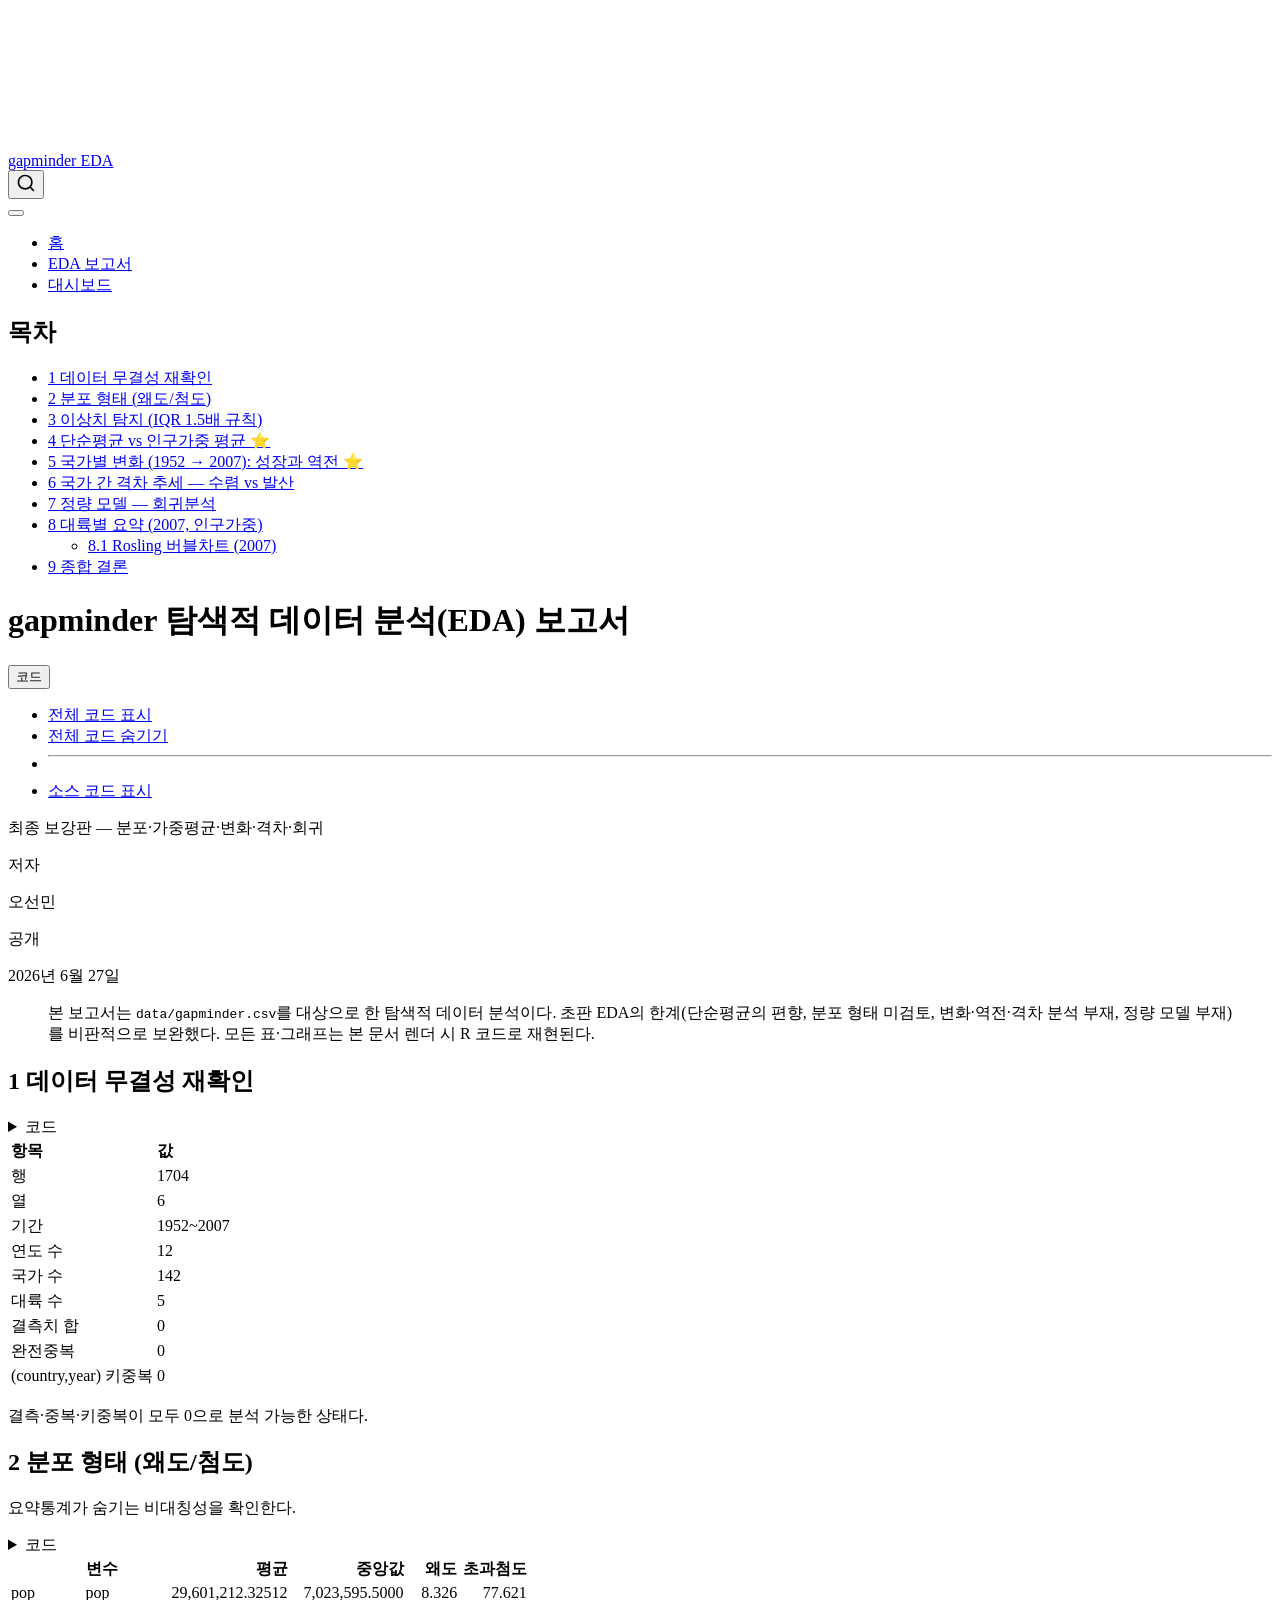
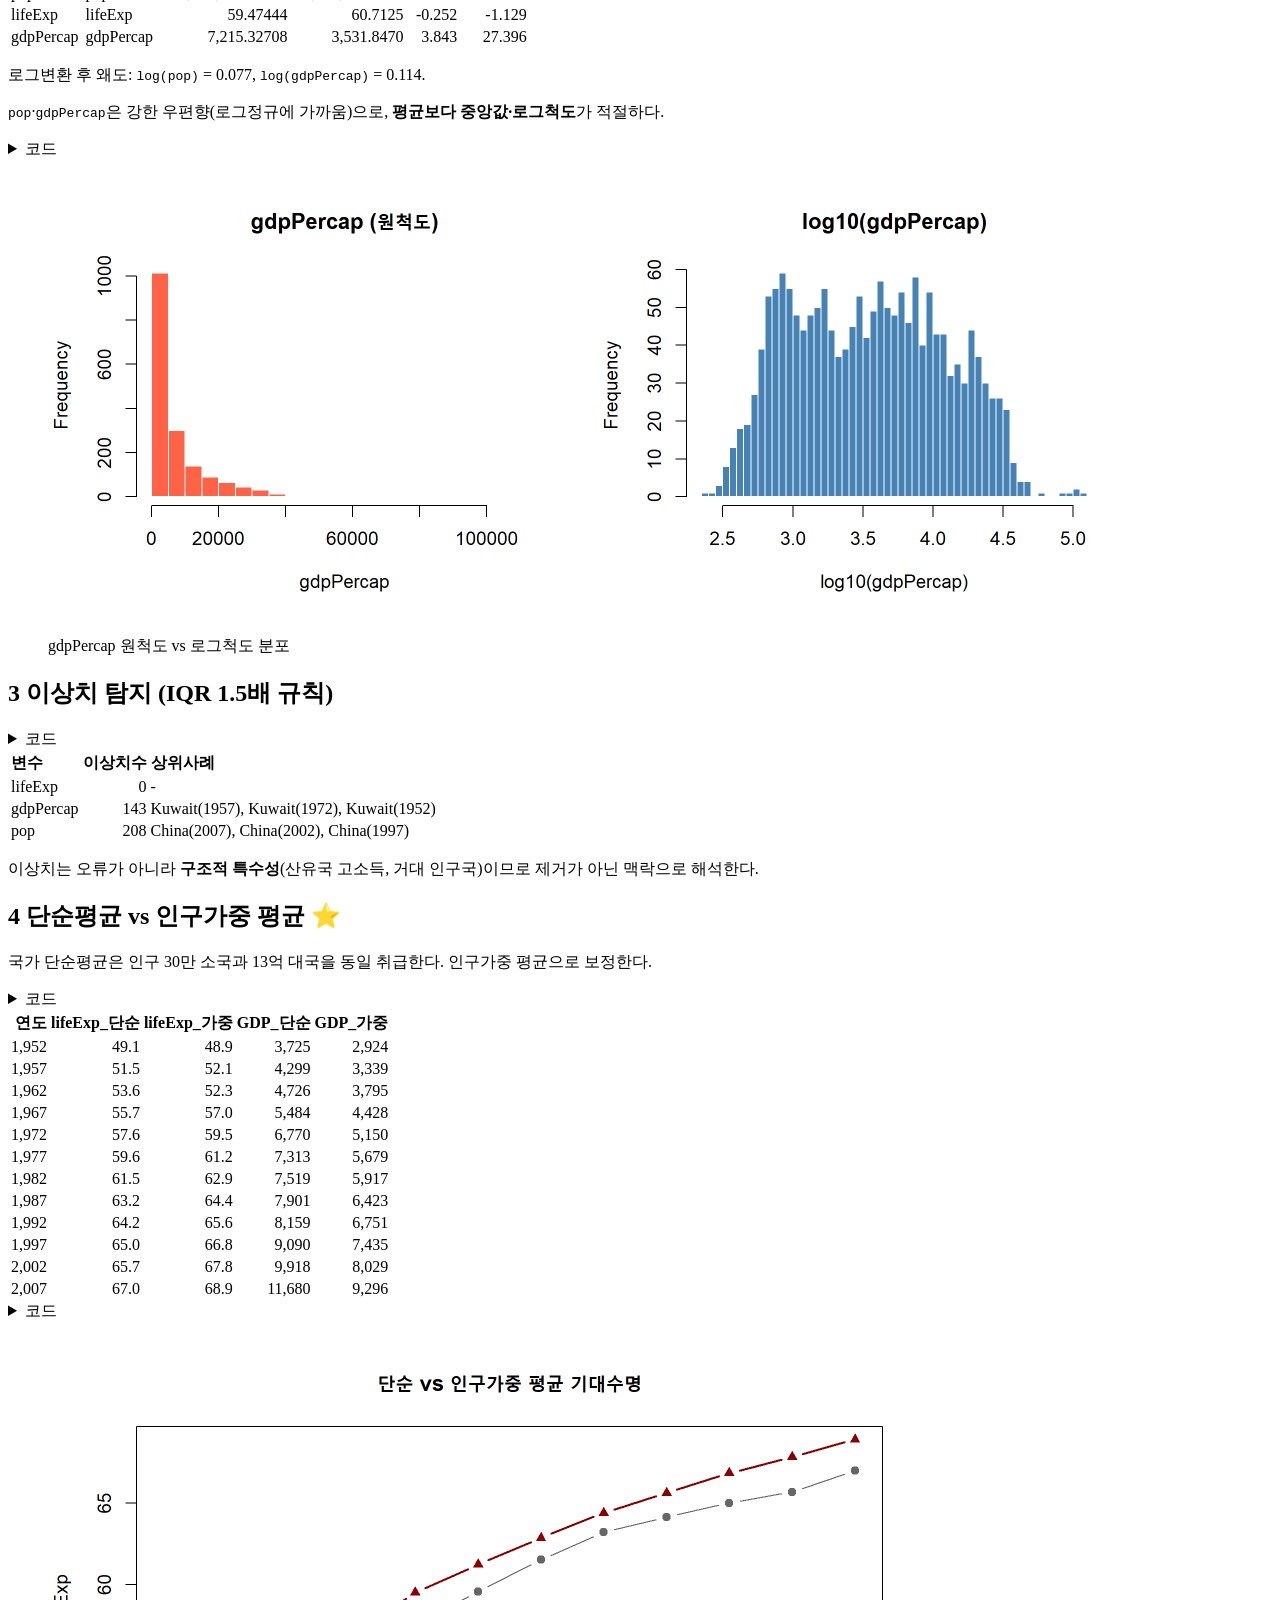
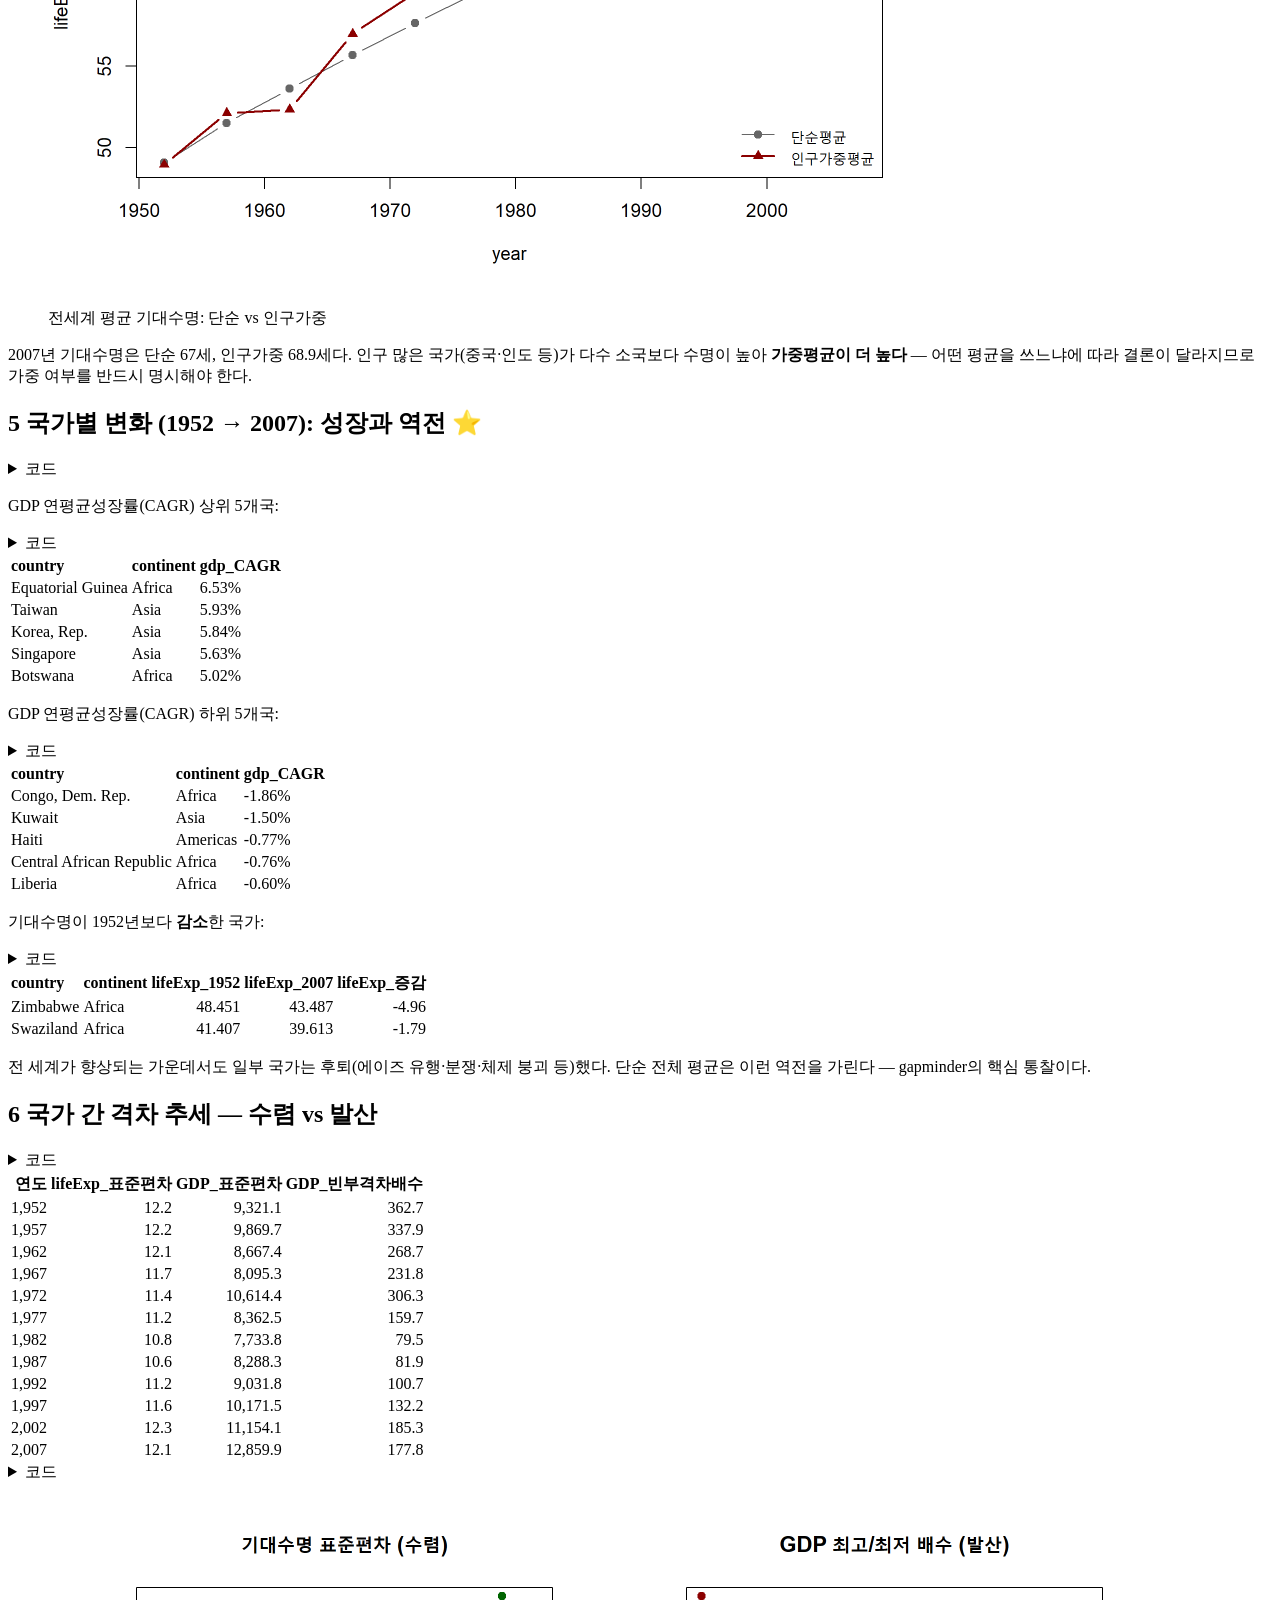
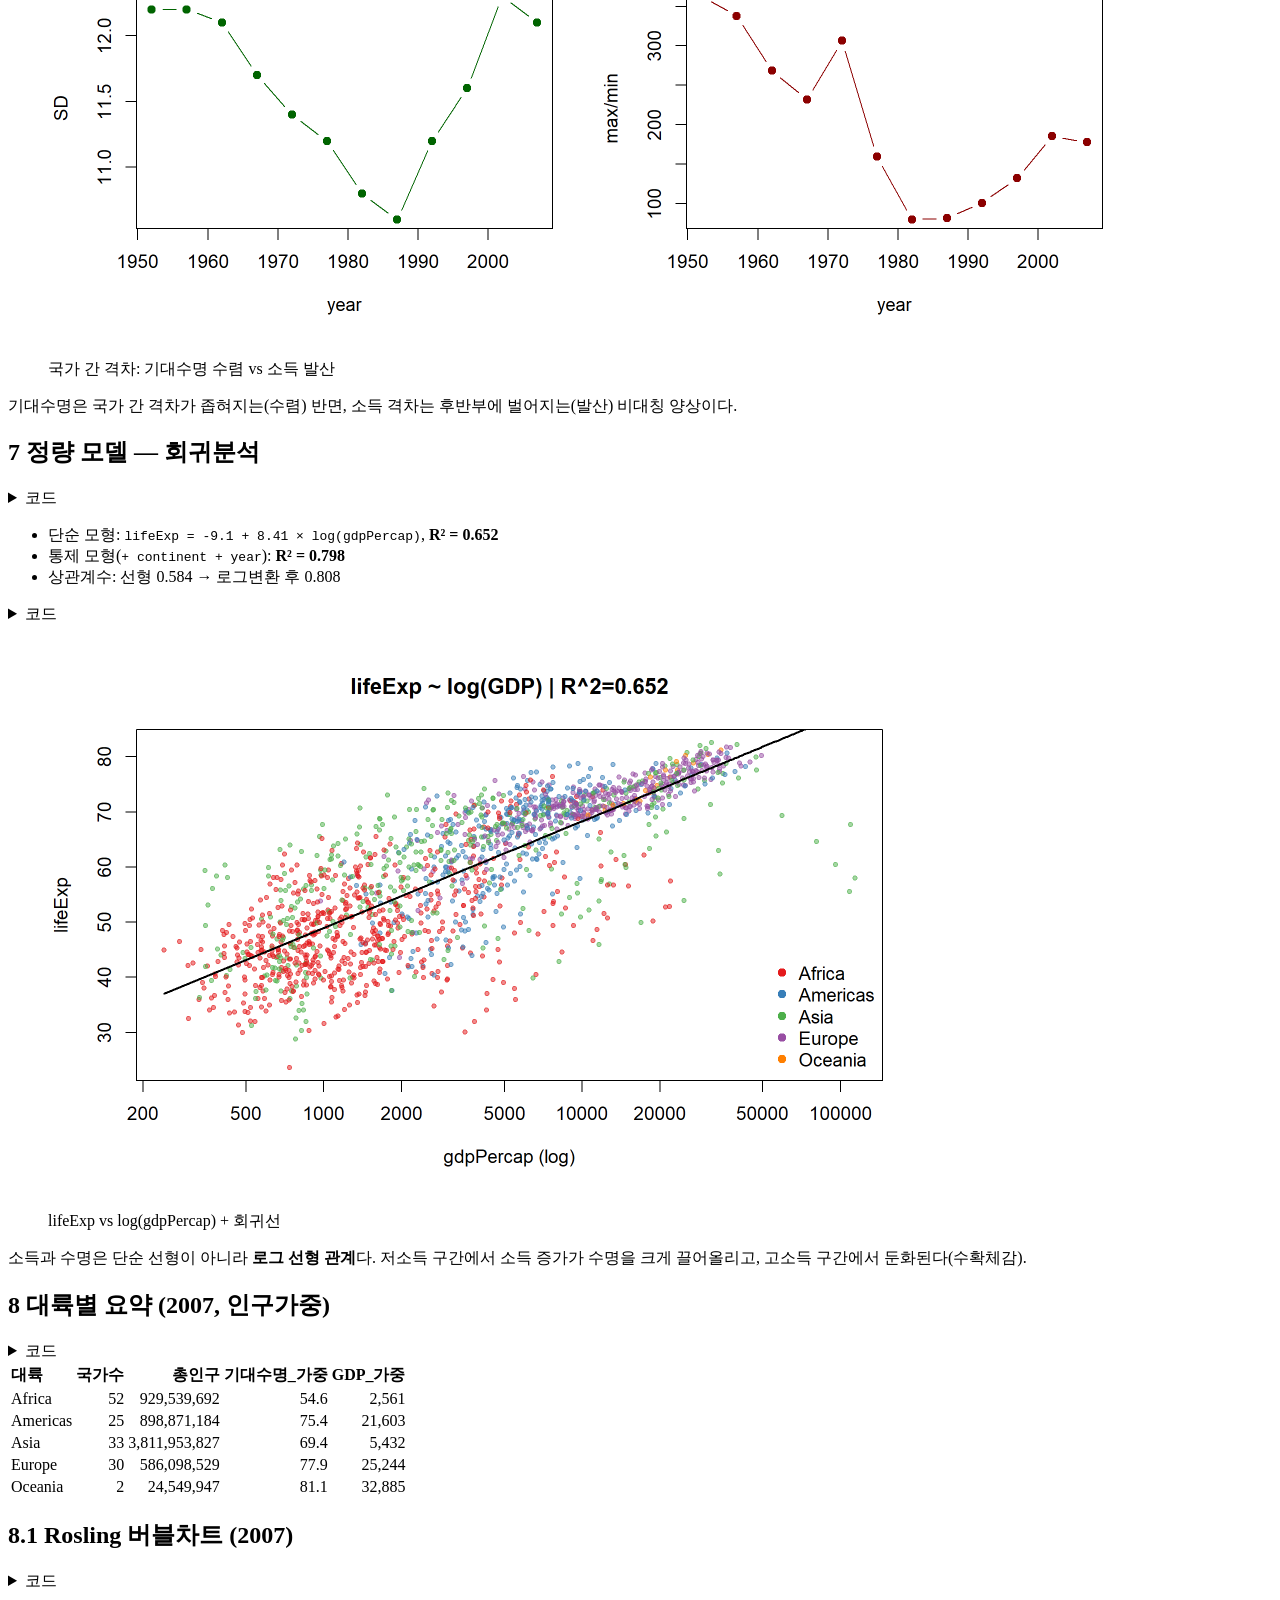
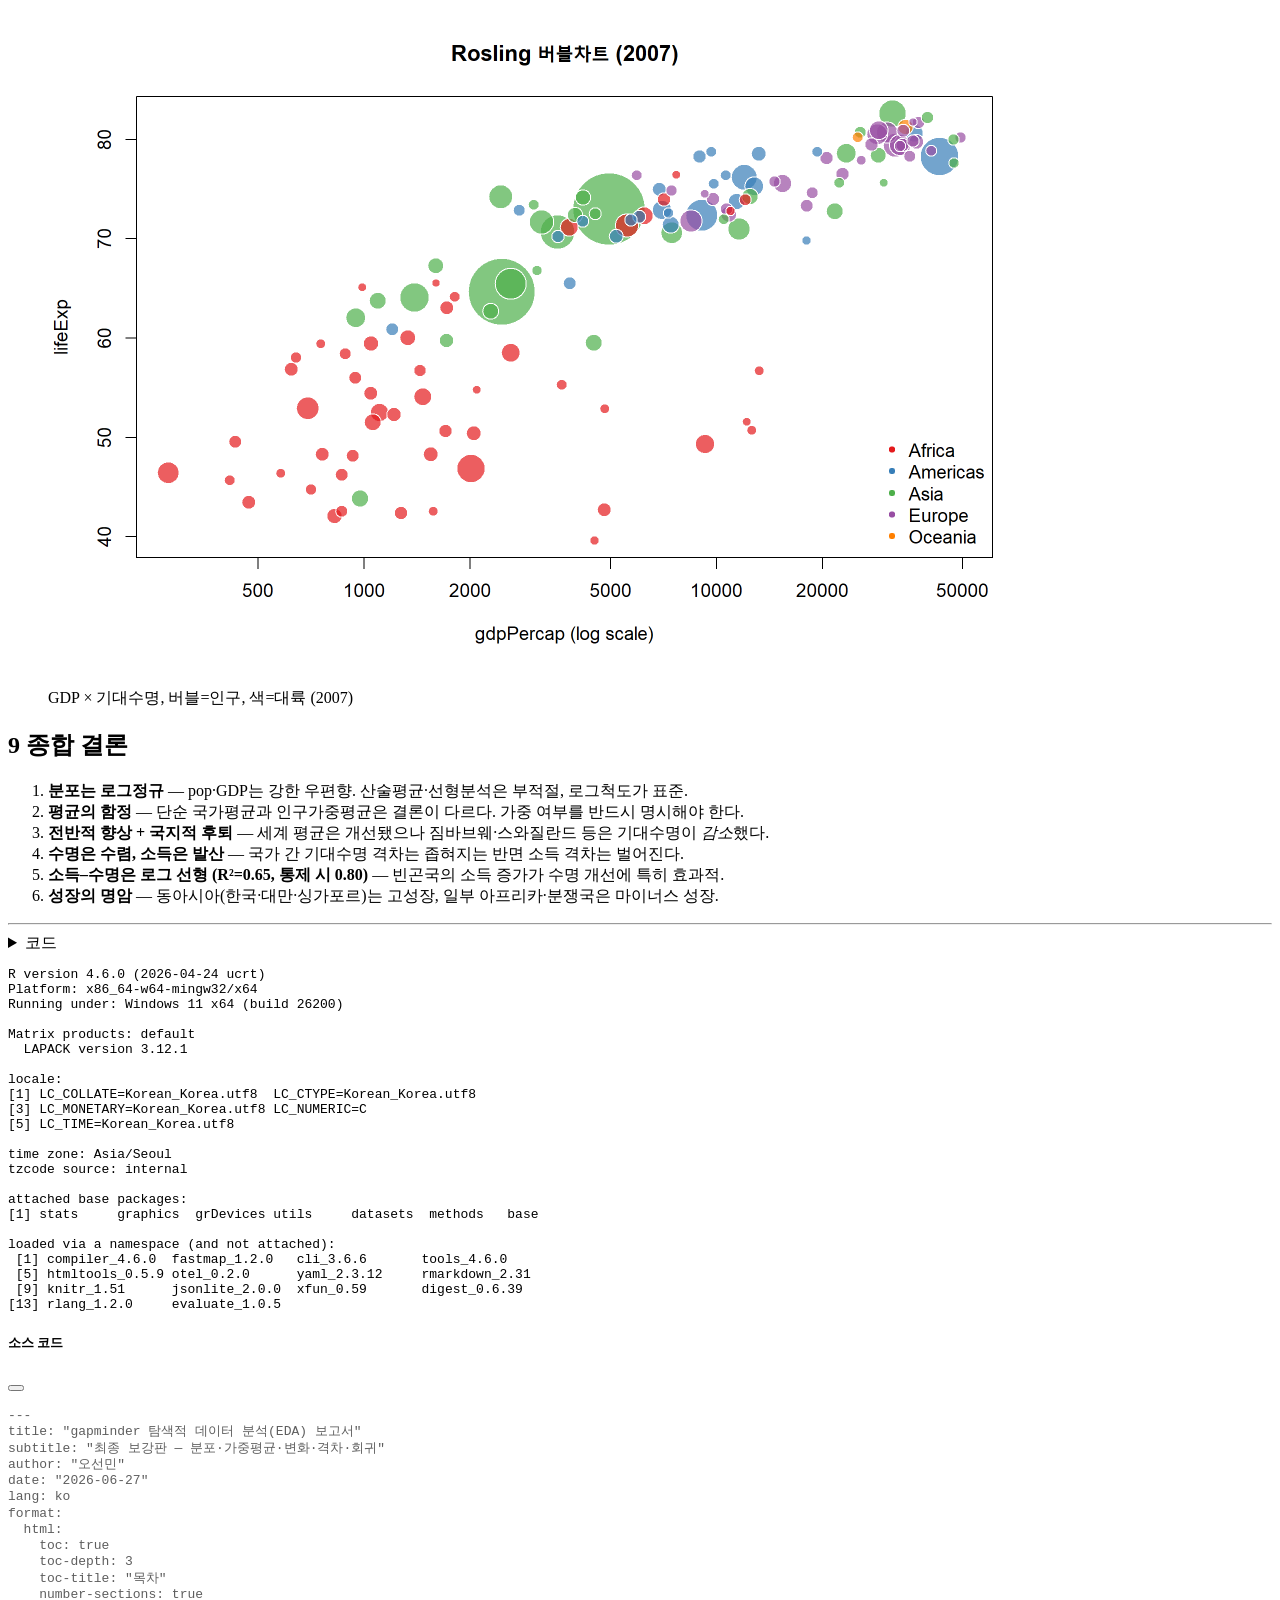
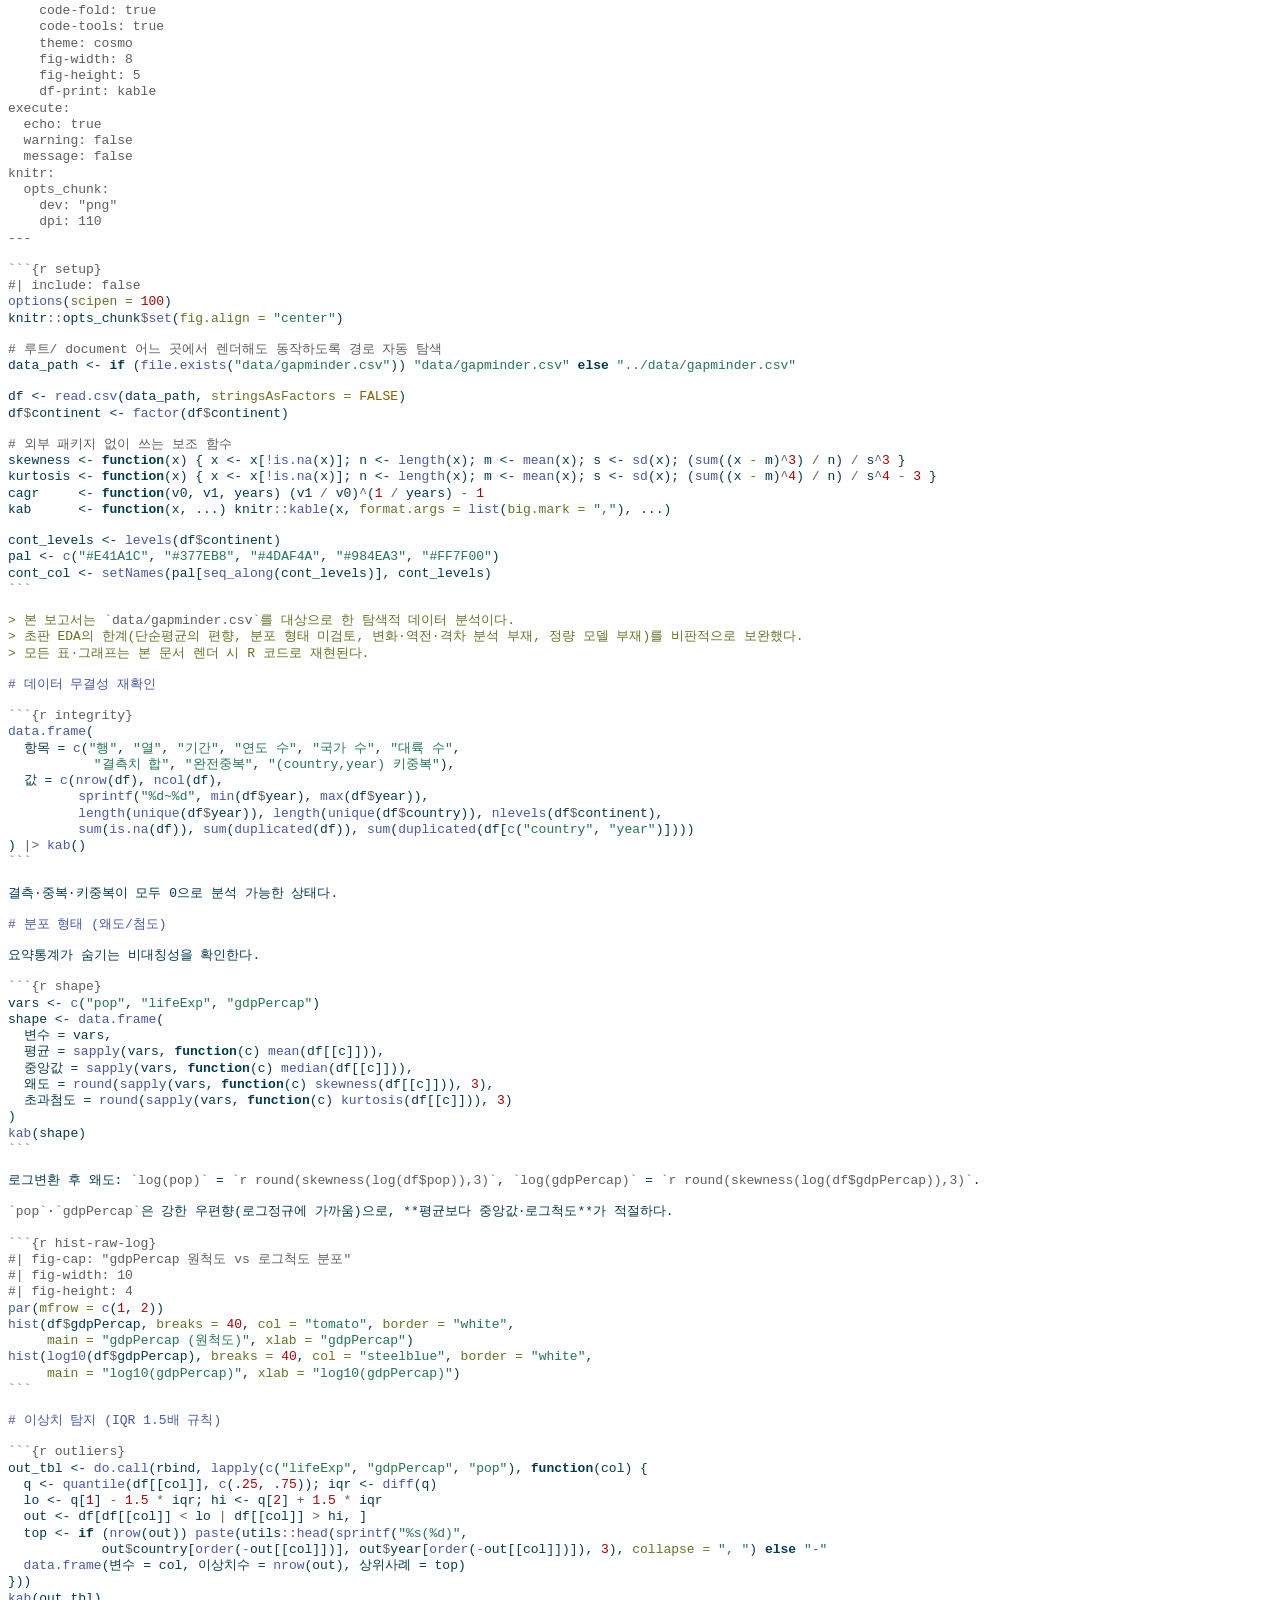
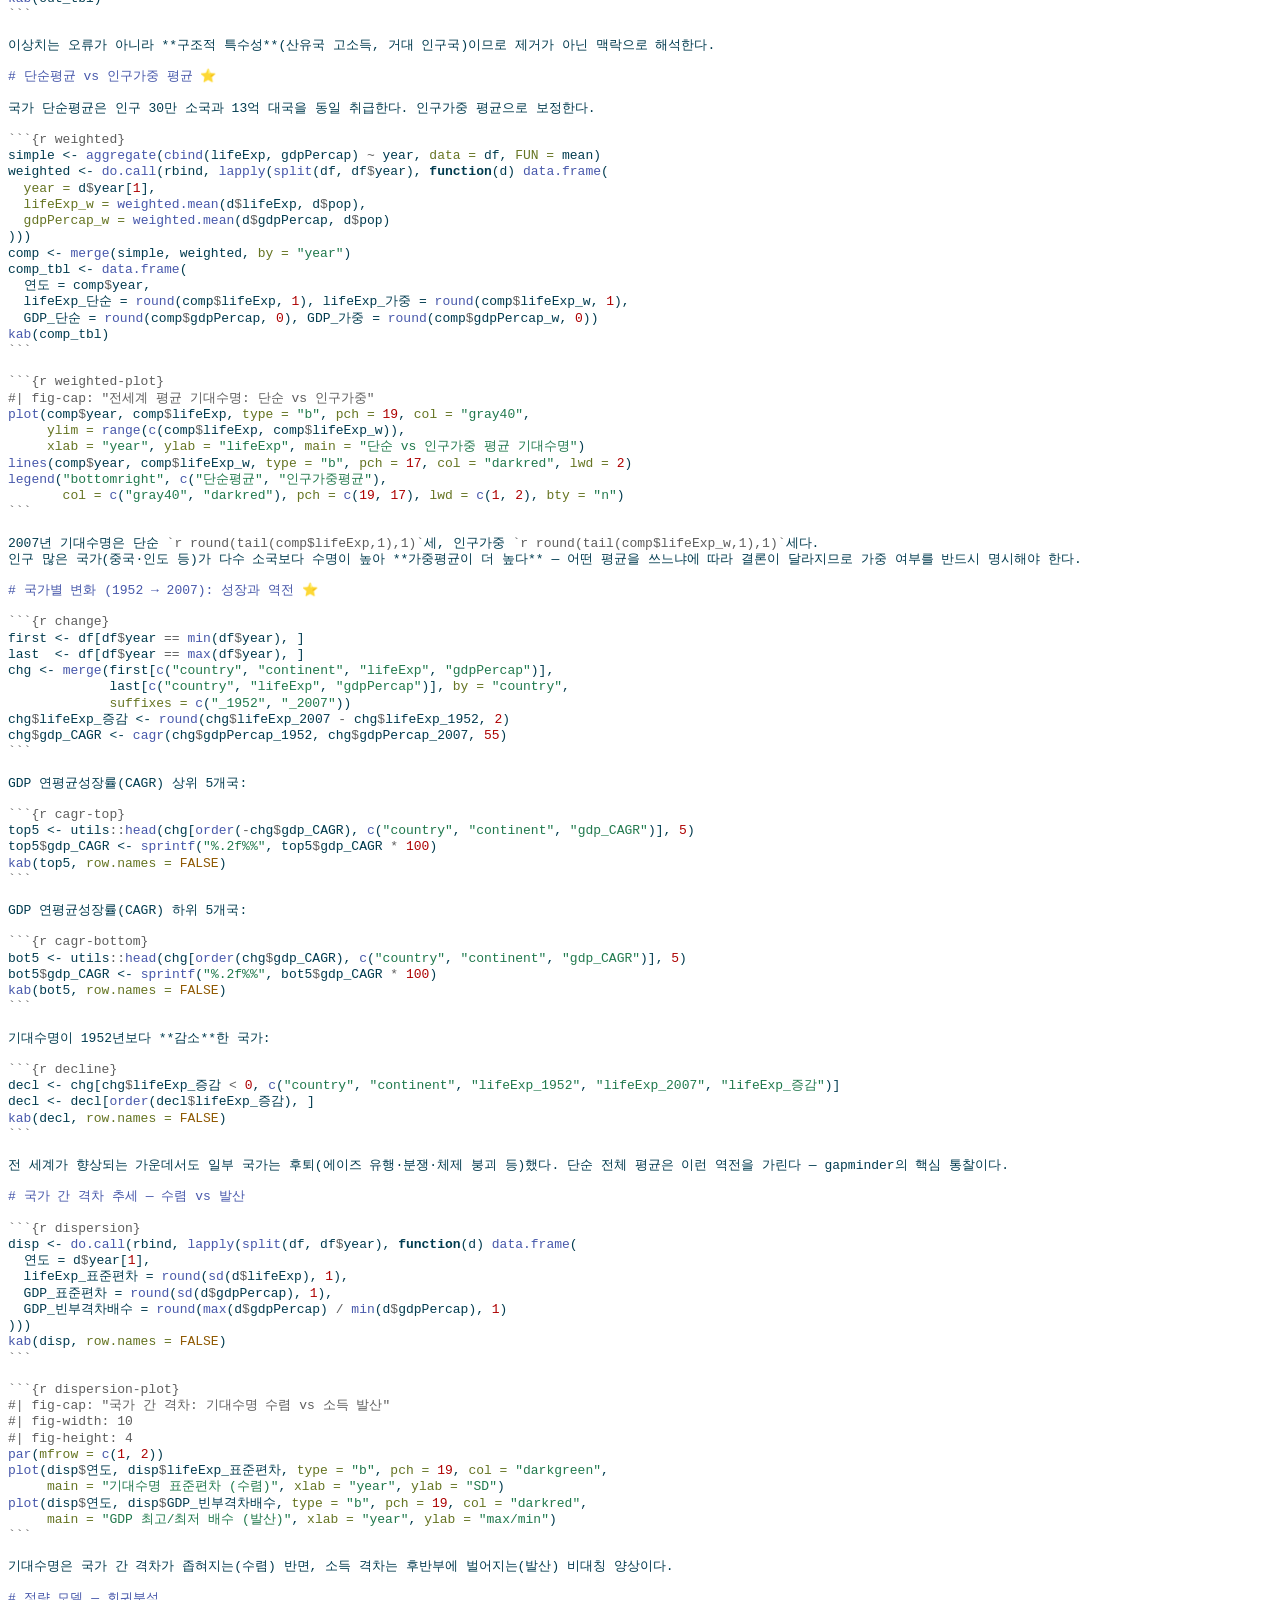
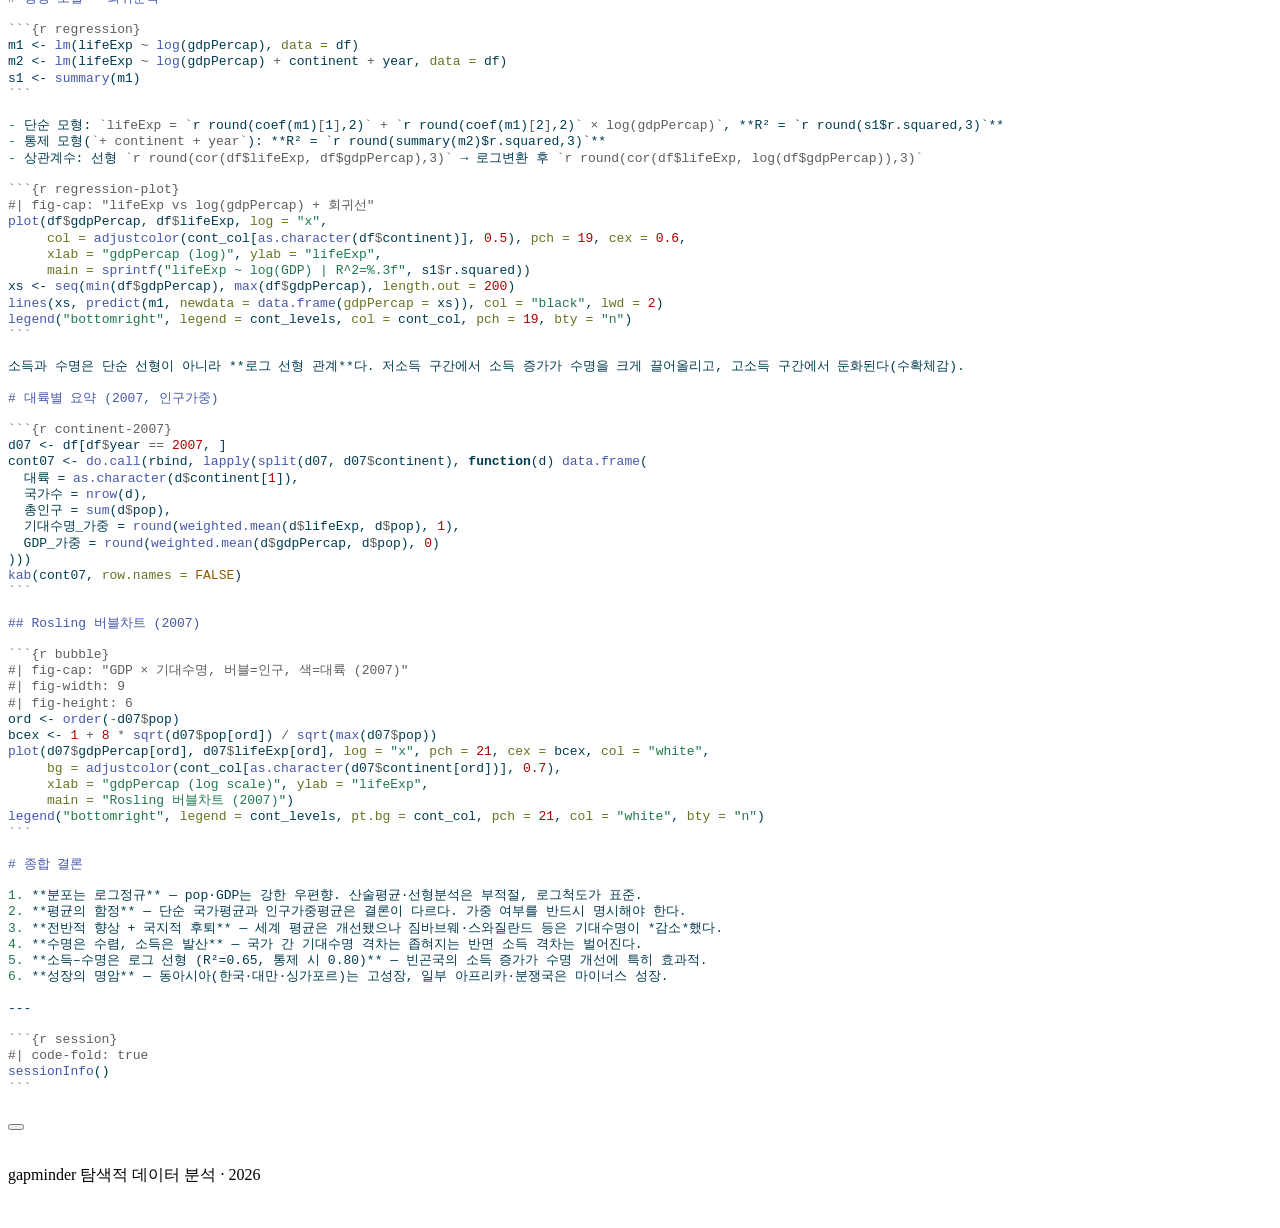
==== docs/document/eda_report.html @ 595b41a2 "build: Quarto 프로젝트 구성 및 사이트 배포 준비 - _quarto.yml(website, output-dir: docs), index.qmd 랜딩 페이지 추가 - R " ====
<!DOCTYPE html>
<html xmlns="http://www.w3.org/1999/xhtml" lang="ko" xml:lang="ko"><head>

<meta charset="utf-8">
<meta name="generator" content="quarto-1.9.38">

<meta name="viewport" content="width=device-width, initial-scale=1.0, user-scalable=yes">

<meta name="author" content="오선민">

<title>gapminder 탐색적 데이터 분석(EDA) 보고서 – gapminder EDA</title>
<style>
/* Default styles provided by pandoc.
** See https://pandoc.org/MANUAL.html#variables-for-html for config info.
*/
code{white-space: pre-wrap;}
span.smallcaps{font-variant: small-caps;}
div.columns{display: flex; gap: min(4vw, 1.5em);}
div.column{flex: auto; overflow-x: auto;}
div.hanging-indent{margin-left: 1.5em; text-indent: -1.5em;}
ul.task-list{list-style: none;}
ul.task-list li input[type="checkbox"] {
  width: 0.8em;
  margin: 0 0.8em 0.2em -1em; /* quarto-specific, see https://github.com/quarto-dev/quarto-cli/issues/4556 */ 
  vertical-align: middle;
}
/* CSS for syntax highlighting */
html { -webkit-text-size-adjust: 100%; }
pre > code.sourceCode { white-space: pre; position: relative; }
pre > code.sourceCode > span { display: inline-block; line-height: 1.25; }
pre > code.sourceCode > span:empty { height: 1.2em; }
.sourceCode { overflow: visible; }
code.sourceCode > span { color: inherit; text-decoration: inherit; }
div.sourceCode { margin: 1em 0; }
pre.sourceCode { margin: 0; }
@media screen {
div.sourceCode { overflow: auto; }
}
@media print {
pre > code.sourceCode { white-space: pre-wrap; }
pre > code.sourceCode > span { text-indent: -5em; padding-left: 5em; }
}
pre.numberSource code
  { counter-reset: source-line 0; }
pre.numberSource code > span
  { position: relative; left: -4em; counter-increment: source-line; }
pre.numberSource code > span > a:first-child::before
  { content: counter(source-line);
    position: relative; left: -1em; text-align: right; vertical-align: baseline;
    border: none; display: inline-block;
    -webkit-touch-callout: none; -webkit-user-select: none;
    -khtml-user-select: none; -moz-user-select: none;
    -ms-user-select: none; user-select: none;
    padding: 0 4px; width: 4em;
  }
pre.numberSource { margin-left: 3em;  padding-left: 4px; }
div.sourceCode
  {   }
@media screen {
pre > code.sourceCode > span > a:first-child::before { text-decoration: underline; }
}
</style>


<script src="../site_libs/quarto-nav/quarto-nav.js"></script>
<script src="../site_libs/quarto-nav/headroom.min.js"></script>
<script src="../site_libs/clipboard/clipboard.min.js"></script>
<script src="../site_libs/quarto-search/autocomplete.umd.js"></script>
<script src="../site_libs/quarto-search/fuse.min.js"></script>
<script src="../site_libs/quarto-search/quarto-search.js"></script>
<meta name="quarto:offset" content="../">
<script src="../site_libs/quarto-html/quarto.js" type="module"></script>
<script src="../site_libs/quarto-html/tabsets/tabsets.js" type="module"></script>
<script src="../site_libs/quarto-html/popper.min.js"></script>
<script src="../site_libs/quarto-html/tippy.umd.min.js"></script>
<script src="../site_libs/quarto-html/anchor.min.js"></script>
<link href="../site_libs/quarto-html/tippy.css" rel="stylesheet">
<link href="../site_libs/quarto-html/quarto-syntax-highlighting-15634bcf2e68342d4ad2dfa704d543f6.css" rel="stylesheet" id="quarto-text-highlighting-styles">
<script src="../site_libs/bootstrap/bootstrap.min.js"></script>
<link href="../site_libs/bootstrap/bootstrap-icons.css" rel="stylesheet">
<link href="../site_libs/bootstrap/bootstrap-ff38ca5759cea8d2b4e40dc1c167d4da.min.css" rel="stylesheet" append-hash="true" id="quarto-bootstrap" data-mode="light">
<script id="quarto-search-options" type="application/json">{
  "location": "navbar",
  "copy-button": false,
  "collapse-after": 3,
  "panel-placement": "end",
  "type": "overlay",
  "limit": 50,
  "keyboard-shortcut": [
    "f",
    "/",
    "s"
  ],
  "show-item-context": false,
  "language": {
    "search-no-results-text": "일치 없음",
    "search-matching-documents-text": "일치된 문서",
    "search-copy-link-title": "검색 링크 복사",
    "search-hide-matches-text": "추가 검색 결과 숨기기",
    "search-more-match-text": "추가 검색결과",
    "search-more-matches-text": "추가 검색결과",
    "search-clear-button-title": "제거",
    "search-text-placeholder": "",
    "search-detached-cancel-button-title": "취소",
    "search-submit-button-title": "검색",
    "search-label": "검색"
  }
}</script>


</head>

<body class="nav-fixed quarto-light">

<div id="quarto-search-results"></div>
  <header id="quarto-header" class="headroom fixed-top">
    <nav class="navbar navbar-expand-lg " data-bs-theme="dark">
      <div class="navbar-container container-fluid">
      <div class="navbar-brand-container mx-auto">
    <a class="navbar-brand" href="../index.html">
    <span class="navbar-title">gapminder EDA</span>
    </a>
  </div>
            <div id="quarto-search" class="" title="검색"></div>
          <button class="navbar-toggler" type="button" data-bs-toggle="collapse" data-bs-target="#navbarCollapse" aria-controls="navbarCollapse" role="menu" aria-expanded="false" aria-label="탐색 전환" onclick="if (window.quartoToggleHeadroom) { window.quartoToggleHeadroom(); }">
  <span class="navbar-toggler-icon"></span>
</button>
          <div class="collapse navbar-collapse" id="navbarCollapse">
            <ul class="navbar-nav navbar-nav-scroll me-auto">
  <li class="nav-item">
    <a class="nav-link" href="../index.html"> 
<span class="menu-text">홈</span></a>
  </li>  
  <li class="nav-item">
    <a class="nav-link active" href="../document/eda_report.html" aria-current="page"> 
<span class="menu-text">EDA 보고서</span></a>
  </li>  
  <li class="nav-item">
    <a class="nav-link" href="../document/eda_dashboard.html"> 
<span class="menu-text">대시보드</span></a>
  </li>  
</ul>
          </div> <!-- /navcollapse -->
            <div class="quarto-navbar-tools">
</div>
      </div> <!-- /container-fluid -->
    </nav>
</header>
<!-- content -->
<div id="quarto-content" class="quarto-container page-columns page-rows-contents page-layout-article page-navbar">
<!-- sidebar -->
<!-- margin-sidebar -->
    <div id="quarto-margin-sidebar" class="sidebar margin-sidebar">
        <nav id="TOC" role="doc-toc" class="toc-active">
    <h2 id="toc-title">목차</h2>
   
  <ul>
  <li><a href="#데이터-무결성-재확인" id="toc-데이터-무결성-재확인" class="nav-link active" data-scroll-target="#데이터-무결성-재확인"><span class="header-section-number">1</span> 데이터 무결성 재확인</a></li>
  <li><a href="#분포-형태-왜도첨도" id="toc-분포-형태-왜도첨도" class="nav-link" data-scroll-target="#분포-형태-왜도첨도"><span class="header-section-number">2</span> 분포 형태 (왜도/첨도)</a></li>
  <li><a href="#이상치-탐지-iqr-1.5배-규칙" id="toc-이상치-탐지-iqr-1.5배-규칙" class="nav-link" data-scroll-target="#이상치-탐지-iqr-1.5배-규칙"><span class="header-section-number">3</span> 이상치 탐지 (IQR 1.5배 규칙)</a></li>
  <li><a href="#단순평균-vs-인구가중-평균" id="toc-단순평균-vs-인구가중-평균" class="nav-link" data-scroll-target="#단순평균-vs-인구가중-평균"><span class="header-section-number">4</span> 단순평균 vs 인구가중 평균 ⭐</a></li>
  <li><a href="#국가별-변화-1952-2007-성장과-역전" id="toc-국가별-변화-1952-2007-성장과-역전" class="nav-link" data-scroll-target="#국가별-변화-1952-2007-성장과-역전"><span class="header-section-number">5</span> 국가별 변화 (1952 → 2007): 성장과 역전 ⭐</a></li>
  <li><a href="#국가-간-격차-추세-수렴-vs-발산" id="toc-국가-간-격차-추세-수렴-vs-발산" class="nav-link" data-scroll-target="#국가-간-격차-추세-수렴-vs-발산"><span class="header-section-number">6</span> 국가 간 격차 추세 — 수렴 vs 발산</a></li>
  <li><a href="#정량-모델-회귀분석" id="toc-정량-모델-회귀분석" class="nav-link" data-scroll-target="#정량-모델-회귀분석"><span class="header-section-number">7</span> 정량 모델 — 회귀분석</a></li>
  <li><a href="#대륙별-요약-2007-인구가중" id="toc-대륙별-요약-2007-인구가중" class="nav-link" data-scroll-target="#대륙별-요약-2007-인구가중"><span class="header-section-number">8</span> 대륙별 요약 (2007, 인구가중)</a>
  <ul class="collapse">
  <li><a href="#rosling-버블차트-2007" id="toc-rosling-버블차트-2007" class="nav-link" data-scroll-target="#rosling-버블차트-2007"><span class="header-section-number">8.1</span> Rosling 버블차트 (2007)</a></li>
  </ul></li>
  <li><a href="#종합-결론" id="toc-종합-결론" class="nav-link" data-scroll-target="#종합-결론"><span class="header-section-number">9</span> 종합 결론</a></li>
  </ul>
</nav>
    </div>
<!-- main -->
<main class="content" id="quarto-document-content">

<header id="title-block-header" class="quarto-title-block default">
<div class="quarto-title">
<div class="quarto-title-block"><div><h1 class="title">gapminder 탐색적 데이터 분석(EDA) 보고서</h1><button type="button" class="btn code-tools-button dropdown-toggle" id="quarto-code-tools-menu" data-bs-toggle="dropdown" aria-expanded="false"><i class="bi"></i> 코드</button><ul class="dropdown-menu dropdown-menu-end" aria-labelelledby="quarto-code-tools-menu"><li><a id="quarto-show-all-code" class="dropdown-item" href="javascript:void(0)" role="button">전체 코드 표시</a></li><li><a id="quarto-hide-all-code" class="dropdown-item" href="javascript:void(0)" role="button">전체 코드 숨기기</a></li><li><hr class="dropdown-divider"></li><li><a id="quarto-view-source" class="dropdown-item" href="javascript:void(0)" role="button">소스 코드 표시</a></li></ul></div></div>
<p class="subtitle lead">최종 보강판 — 분포·가중평균·변화·격차·회귀</p>
</div>



<div class="quarto-title-meta">

    <div>
    <div class="quarto-title-meta-heading">저자</div>
    <div class="quarto-title-meta-contents">
             <p>오선민 </p>
          </div>
  </div>
    
    <div>
    <div class="quarto-title-meta-heading">공개</div>
    <div class="quarto-title-meta-contents">
      <p class="date">2026년 6월 27일</p>
    </div>
  </div>
  
    
  </div>
  


</header>


<blockquote class="blockquote">
<p>본 보고서는 <code>data/gapminder.csv</code>를 대상으로 한 탐색적 데이터 분석이다. 초판 EDA의 한계(단순평균의 편향, 분포 형태 미검토, 변화·역전·격차 분석 부재, 정량 모델 부재)를 비판적으로 보완했다. 모든 표·그래프는 본 문서 렌더 시 R 코드로 재현된다.</p>
</blockquote>
<section id="데이터-무결성-재확인" class="level1" data-number="1">
<h1 data-number="1"><span class="header-section-number">1</span> 데이터 무결성 재확인</h1>
<div class="cell" data-layout-align="center">
<details class="code-fold">
<summary>코드</summary>
<div class="code-copy-outer-scaffold"><div class="sourceCode cell-code" id="cb1"><pre class="sourceCode r code-with-copy"><code class="sourceCode r"><span id="cb1-1"><a href="#cb1-1" aria-hidden="true" tabindex="-1"></a><span class="fu">data.frame</span>(</span>
<span id="cb1-2"><a href="#cb1-2" aria-hidden="true" tabindex="-1"></a>  항목 <span class="ot">=</span> <span class="fu">c</span>(<span class="st">"행"</span>, <span class="st">"열"</span>, <span class="st">"기간"</span>, <span class="st">"연도 수"</span>, <span class="st">"국가 수"</span>, <span class="st">"대륙 수"</span>,</span>
<span id="cb1-3"><a href="#cb1-3" aria-hidden="true" tabindex="-1"></a>           <span class="st">"결측치 합"</span>, <span class="st">"완전중복"</span>, <span class="st">"(country,year) 키중복"</span>),</span>
<span id="cb1-4"><a href="#cb1-4" aria-hidden="true" tabindex="-1"></a>  값 <span class="ot">=</span> <span class="fu">c</span>(<span class="fu">nrow</span>(df), <span class="fu">ncol</span>(df),</span>
<span id="cb1-5"><a href="#cb1-5" aria-hidden="true" tabindex="-1"></a>         <span class="fu">sprintf</span>(<span class="st">"%d~%d"</span>, <span class="fu">min</span>(df<span class="sc">$</span>year), <span class="fu">max</span>(df<span class="sc">$</span>year)),</span>
<span id="cb1-6"><a href="#cb1-6" aria-hidden="true" tabindex="-1"></a>         <span class="fu">length</span>(<span class="fu">unique</span>(df<span class="sc">$</span>year)), <span class="fu">length</span>(<span class="fu">unique</span>(df<span class="sc">$</span>country)), <span class="fu">nlevels</span>(df<span class="sc">$</span>continent),</span>
<span id="cb1-7"><a href="#cb1-7" aria-hidden="true" tabindex="-1"></a>         <span class="fu">sum</span>(<span class="fu">is.na</span>(df)), <span class="fu">sum</span>(<span class="fu">duplicated</span>(df)), <span class="fu">sum</span>(<span class="fu">duplicated</span>(df[<span class="fu">c</span>(<span class="st">"country"</span>, <span class="st">"year"</span>)])))</span>
<span id="cb1-8"><a href="#cb1-8" aria-hidden="true" tabindex="-1"></a>) <span class="sc">|&gt;</span> <span class="fu">kab</span>()</span></code></pre></div><button title="클립보드 복사" class="code-copy-button"><i class="bi"></i></button></div>
</details>
<div class="cell-output-display">
<table class="caption-top table table-sm table-striped small">
<thead>
<tr class="header">
<th style="text-align: left;">항목</th>
<th style="text-align: left;">값</th>
</tr>
</thead>
<tbody>
<tr class="odd">
<td style="text-align: left;">행</td>
<td style="text-align: left;">1704</td>
</tr>
<tr class="even">
<td style="text-align: left;">열</td>
<td style="text-align: left;">6</td>
</tr>
<tr class="odd">
<td style="text-align: left;">기간</td>
<td style="text-align: left;">1952~2007</td>
</tr>
<tr class="even">
<td style="text-align: left;">연도 수</td>
<td style="text-align: left;">12</td>
</tr>
<tr class="odd">
<td style="text-align: left;">국가 수</td>
<td style="text-align: left;">142</td>
</tr>
<tr class="even">
<td style="text-align: left;">대륙 수</td>
<td style="text-align: left;">5</td>
</tr>
<tr class="odd">
<td style="text-align: left;">결측치 합</td>
<td style="text-align: left;">0</td>
</tr>
<tr class="even">
<td style="text-align: left;">완전중복</td>
<td style="text-align: left;">0</td>
</tr>
<tr class="odd">
<td style="text-align: left;">(country,year) 키중복</td>
<td style="text-align: left;">0</td>
</tr>
</tbody>
</table>
</div>
</div>
<p>결측·중복·키중복이 모두 0으로 분석 가능한 상태다.</p>
</section>
<section id="분포-형태-왜도첨도" class="level1" data-number="2">
<h1 data-number="2"><span class="header-section-number">2</span> 분포 형태 (왜도/첨도)</h1>
<p>요약통계가 숨기는 비대칭성을 확인한다.</p>
<div class="cell" data-layout-align="center">
<details class="code-fold">
<summary>코드</summary>
<div class="code-copy-outer-scaffold"><div class="sourceCode cell-code" id="cb2"><pre class="sourceCode r code-with-copy"><code class="sourceCode r"><span id="cb2-1"><a href="#cb2-1" aria-hidden="true" tabindex="-1"></a>vars <span class="ot">&lt;-</span> <span class="fu">c</span>(<span class="st">"pop"</span>, <span class="st">"lifeExp"</span>, <span class="st">"gdpPercap"</span>)</span>
<span id="cb2-2"><a href="#cb2-2" aria-hidden="true" tabindex="-1"></a>shape <span class="ot">&lt;-</span> <span class="fu">data.frame</span>(</span>
<span id="cb2-3"><a href="#cb2-3" aria-hidden="true" tabindex="-1"></a>  변수 <span class="ot">=</span> vars,</span>
<span id="cb2-4"><a href="#cb2-4" aria-hidden="true" tabindex="-1"></a>  평균 <span class="ot">=</span> <span class="fu">sapply</span>(vars, <span class="cf">function</span>(c) <span class="fu">mean</span>(df[[c]])),</span>
<span id="cb2-5"><a href="#cb2-5" aria-hidden="true" tabindex="-1"></a>  중앙값 <span class="ot">=</span> <span class="fu">sapply</span>(vars, <span class="cf">function</span>(c) <span class="fu">median</span>(df[[c]])),</span>
<span id="cb2-6"><a href="#cb2-6" aria-hidden="true" tabindex="-1"></a>  왜도 <span class="ot">=</span> <span class="fu">round</span>(<span class="fu">sapply</span>(vars, <span class="cf">function</span>(c) <span class="fu">skewness</span>(df[[c]])), <span class="dv">3</span>),</span>
<span id="cb2-7"><a href="#cb2-7" aria-hidden="true" tabindex="-1"></a>  초과첨도 <span class="ot">=</span> <span class="fu">round</span>(<span class="fu">sapply</span>(vars, <span class="cf">function</span>(c) <span class="fu">kurtosis</span>(df[[c]])), <span class="dv">3</span>)</span>
<span id="cb2-8"><a href="#cb2-8" aria-hidden="true" tabindex="-1"></a>)</span>
<span id="cb2-9"><a href="#cb2-9" aria-hidden="true" tabindex="-1"></a><span class="fu">kab</span>(shape)</span></code></pre></div><button title="클립보드 복사" class="code-copy-button"><i class="bi"></i></button></div>
</details>
<div class="cell-output-display">
<table class="caption-top table table-sm table-striped small">
<colgroup>
<col style="width: 14%">
<col style="width: 14%">
<col style="width: 25%">
<col style="width: 22%">
<col style="width: 10%">
<col style="width: 13%">
</colgroup>
<thead>
<tr class="header">
<th style="text-align: left;"></th>
<th style="text-align: left;">변수</th>
<th style="text-align: right;">평균</th>
<th style="text-align: right;">중앙값</th>
<th style="text-align: right;">왜도</th>
<th style="text-align: right;">초과첨도</th>
</tr>
</thead>
<tbody>
<tr class="odd">
<td style="text-align: left;">pop</td>
<td style="text-align: left;">pop</td>
<td style="text-align: right;">29,601,212.32512</td>
<td style="text-align: right;">7,023,595.5000</td>
<td style="text-align: right;">8.326</td>
<td style="text-align: right;">77.621</td>
</tr>
<tr class="even">
<td style="text-align: left;">lifeExp</td>
<td style="text-align: left;">lifeExp</td>
<td style="text-align: right;">59.47444</td>
<td style="text-align: right;">60.7125</td>
<td style="text-align: right;">-0.252</td>
<td style="text-align: right;">-1.129</td>
</tr>
<tr class="odd">
<td style="text-align: left;">gdpPercap</td>
<td style="text-align: left;">gdpPercap</td>
<td style="text-align: right;">7,215.32708</td>
<td style="text-align: right;">3,531.8470</td>
<td style="text-align: right;">3.843</td>
<td style="text-align: right;">27.396</td>
</tr>
</tbody>
</table>
</div>
</div>
<p>로그변환 후 왜도: <code>log(pop)</code> = 0.077, <code>log(gdpPercap)</code> = 0.114.</p>
<p><code>pop</code>·<code>gdpPercap</code>은 강한 우편향(로그정규에 가까움)으로, <strong>평균보다 중앙값·로그척도</strong>가 적절하다.</p>
<div class="cell" data-layout-align="center">
<details class="code-fold">
<summary>코드</summary>
<div class="code-copy-outer-scaffold"><div class="sourceCode cell-code" id="cb3"><pre class="sourceCode r code-with-copy"><code class="sourceCode r"><span id="cb3-1"><a href="#cb3-1" aria-hidden="true" tabindex="-1"></a><span class="fu">par</span>(<span class="at">mfrow =</span> <span class="fu">c</span>(<span class="dv">1</span>, <span class="dv">2</span>))</span>
<span id="cb3-2"><a href="#cb3-2" aria-hidden="true" tabindex="-1"></a><span class="fu">hist</span>(df<span class="sc">$</span>gdpPercap, <span class="at">breaks =</span> <span class="dv">40</span>, <span class="at">col =</span> <span class="st">"tomato"</span>, <span class="at">border =</span> <span class="st">"white"</span>,</span>
<span id="cb3-3"><a href="#cb3-3" aria-hidden="true" tabindex="-1"></a>     <span class="at">main =</span> <span class="st">"gdpPercap (원척도)"</span>, <span class="at">xlab =</span> <span class="st">"gdpPercap"</span>)</span>
<span id="cb3-4"><a href="#cb3-4" aria-hidden="true" tabindex="-1"></a><span class="fu">hist</span>(<span class="fu">log10</span>(df<span class="sc">$</span>gdpPercap), <span class="at">breaks =</span> <span class="dv">40</span>, <span class="at">col =</span> <span class="st">"steelblue"</span>, <span class="at">border =</span> <span class="st">"white"</span>,</span>
<span id="cb3-5"><a href="#cb3-5" aria-hidden="true" tabindex="-1"></a>     <span class="at">main =</span> <span class="st">"log10(gdpPercap)"</span>, <span class="at">xlab =</span> <span class="st">"log10(gdpPercap)"</span>)</span></code></pre></div><button title="클립보드 복사" class="code-copy-button"><i class="bi"></i></button></div>
</details>
<div class="cell-output-display">
<div class="quarto-figure quarto-figure-center">
<figure class="figure">
<p><img src="eda_report_files/figure-html/hist-raw-log-1.png" class="img-fluid figure-img" width="1100"></p>
<figcaption>gdpPercap 원척도 vs 로그척도 분포</figcaption>
</figure>
</div>
</div>
</div>
</section>
<section id="이상치-탐지-iqr-1.5배-규칙" class="level1" data-number="3">
<h1 data-number="3"><span class="header-section-number">3</span> 이상치 탐지 (IQR 1.5배 규칙)</h1>
<div class="cell" data-layout-align="center">
<details class="code-fold">
<summary>코드</summary>
<div class="code-copy-outer-scaffold"><div class="sourceCode cell-code" id="cb4"><pre class="sourceCode r code-with-copy"><code class="sourceCode r"><span id="cb4-1"><a href="#cb4-1" aria-hidden="true" tabindex="-1"></a>out_tbl <span class="ot">&lt;-</span> <span class="fu">do.call</span>(rbind, <span class="fu">lapply</span>(<span class="fu">c</span>(<span class="st">"lifeExp"</span>, <span class="st">"gdpPercap"</span>, <span class="st">"pop"</span>), <span class="cf">function</span>(col) {</span>
<span id="cb4-2"><a href="#cb4-2" aria-hidden="true" tabindex="-1"></a>  q <span class="ot">&lt;-</span> <span class="fu">quantile</span>(df[[col]], <span class="fu">c</span>(.<span class="dv">25</span>, .<span class="dv">75</span>)); iqr <span class="ot">&lt;-</span> <span class="fu">diff</span>(q)</span>
<span id="cb4-3"><a href="#cb4-3" aria-hidden="true" tabindex="-1"></a>  lo <span class="ot">&lt;-</span> q[<span class="dv">1</span>] <span class="sc">-</span> <span class="fl">1.5</span> <span class="sc">*</span> iqr; hi <span class="ot">&lt;-</span> q[<span class="dv">2</span>] <span class="sc">+</span> <span class="fl">1.5</span> <span class="sc">*</span> iqr</span>
<span id="cb4-4"><a href="#cb4-4" aria-hidden="true" tabindex="-1"></a>  out <span class="ot">&lt;-</span> df[df[[col]] <span class="sc">&lt;</span> lo <span class="sc">|</span> df[[col]] <span class="sc">&gt;</span> hi, ]</span>
<span id="cb4-5"><a href="#cb4-5" aria-hidden="true" tabindex="-1"></a>  top <span class="ot">&lt;-</span> <span class="cf">if</span> (<span class="fu">nrow</span>(out)) <span class="fu">paste</span>(utils<span class="sc">::</span><span class="fu">head</span>(<span class="fu">sprintf</span>(<span class="st">"%s(%d)"</span>,</span>
<span id="cb4-6"><a href="#cb4-6" aria-hidden="true" tabindex="-1"></a>            out<span class="sc">$</span>country[<span class="fu">order</span>(<span class="sc">-</span>out[[col]])], out<span class="sc">$</span>year[<span class="fu">order</span>(<span class="sc">-</span>out[[col]])]), <span class="dv">3</span>), <span class="at">collapse =</span> <span class="st">", "</span>) <span class="cf">else</span> <span class="st">"-"</span></span>
<span id="cb4-7"><a href="#cb4-7" aria-hidden="true" tabindex="-1"></a>  <span class="fu">data.frame</span>(변수 <span class="ot">=</span> col, 이상치수 <span class="ot">=</span> <span class="fu">nrow</span>(out), 상위사례 <span class="ot">=</span> top)</span>
<span id="cb4-8"><a href="#cb4-8" aria-hidden="true" tabindex="-1"></a>}))</span>
<span id="cb4-9"><a href="#cb4-9" aria-hidden="true" tabindex="-1"></a><span class="fu">kab</span>(out_tbl)</span></code></pre></div><button title="클립보드 복사" class="code-copy-button"><i class="bi"></i></button></div>
</details>
<div class="cell-output-display">
<table class="caption-top table table-sm table-striped small">
<thead>
<tr class="header">
<th style="text-align: left;">변수</th>
<th style="text-align: right;">이상치수</th>
<th style="text-align: left;">상위사례</th>
</tr>
</thead>
<tbody>
<tr class="odd">
<td style="text-align: left;">lifeExp</td>
<td style="text-align: right;">0</td>
<td style="text-align: left;">-</td>
</tr>
<tr class="even">
<td style="text-align: left;">gdpPercap</td>
<td style="text-align: right;">143</td>
<td style="text-align: left;">Kuwait(1957), Kuwait(1972), Kuwait(1952)</td>
</tr>
<tr class="odd">
<td style="text-align: left;">pop</td>
<td style="text-align: right;">208</td>
<td style="text-align: left;">China(2007), China(2002), China(1997)</td>
</tr>
</tbody>
</table>
</div>
</div>
<p>이상치는 오류가 아니라 <strong>구조적 특수성</strong>(산유국 고소득, 거대 인구국)이므로 제거가 아닌 맥락으로 해석한다.</p>
</section>
<section id="단순평균-vs-인구가중-평균" class="level1" data-number="4">
<h1 data-number="4"><span class="header-section-number">4</span> 단순평균 vs 인구가중 평균 ⭐</h1>
<p>국가 단순평균은 인구 30만 소국과 13억 대국을 동일 취급한다. 인구가중 평균으로 보정한다.</p>
<div class="cell" data-layout-align="center">
<details class="code-fold">
<summary>코드</summary>
<div class="code-copy-outer-scaffold"><div class="sourceCode cell-code" id="cb5"><pre class="sourceCode r code-with-copy"><code class="sourceCode r"><span id="cb5-1"><a href="#cb5-1" aria-hidden="true" tabindex="-1"></a>simple <span class="ot">&lt;-</span> <span class="fu">aggregate</span>(<span class="fu">cbind</span>(lifeExp, gdpPercap) <span class="sc">~</span> year, <span class="at">data =</span> df, <span class="at">FUN =</span> mean)</span>
<span id="cb5-2"><a href="#cb5-2" aria-hidden="true" tabindex="-1"></a>weighted <span class="ot">&lt;-</span> <span class="fu">do.call</span>(rbind, <span class="fu">lapply</span>(<span class="fu">split</span>(df, df<span class="sc">$</span>year), <span class="cf">function</span>(d) <span class="fu">data.frame</span>(</span>
<span id="cb5-3"><a href="#cb5-3" aria-hidden="true" tabindex="-1"></a>  <span class="at">year =</span> d<span class="sc">$</span>year[<span class="dv">1</span>],</span>
<span id="cb5-4"><a href="#cb5-4" aria-hidden="true" tabindex="-1"></a>  <span class="at">lifeExp_w =</span> <span class="fu">weighted.mean</span>(d<span class="sc">$</span>lifeExp, d<span class="sc">$</span>pop),</span>
<span id="cb5-5"><a href="#cb5-5" aria-hidden="true" tabindex="-1"></a>  <span class="at">gdpPercap_w =</span> <span class="fu">weighted.mean</span>(d<span class="sc">$</span>gdpPercap, d<span class="sc">$</span>pop)</span>
<span id="cb5-6"><a href="#cb5-6" aria-hidden="true" tabindex="-1"></a>)))</span>
<span id="cb5-7"><a href="#cb5-7" aria-hidden="true" tabindex="-1"></a>comp <span class="ot">&lt;-</span> <span class="fu">merge</span>(simple, weighted, <span class="at">by =</span> <span class="st">"year"</span>)</span>
<span id="cb5-8"><a href="#cb5-8" aria-hidden="true" tabindex="-1"></a>comp_tbl <span class="ot">&lt;-</span> <span class="fu">data.frame</span>(</span>
<span id="cb5-9"><a href="#cb5-9" aria-hidden="true" tabindex="-1"></a>  연도 <span class="ot">=</span> comp<span class="sc">$</span>year,</span>
<span id="cb5-10"><a href="#cb5-10" aria-hidden="true" tabindex="-1"></a>  lifeExp_단순 <span class="ot">=</span> <span class="fu">round</span>(comp<span class="sc">$</span>lifeExp, <span class="dv">1</span>), lifeExp_가중 <span class="ot">=</span> <span class="fu">round</span>(comp<span class="sc">$</span>lifeExp_w, <span class="dv">1</span>),</span>
<span id="cb5-11"><a href="#cb5-11" aria-hidden="true" tabindex="-1"></a>  GDP_단순 <span class="ot">=</span> <span class="fu">round</span>(comp<span class="sc">$</span>gdpPercap, <span class="dv">0</span>), GDP_가중 <span class="ot">=</span> <span class="fu">round</span>(comp<span class="sc">$</span>gdpPercap_w, <span class="dv">0</span>))</span>
<span id="cb5-12"><a href="#cb5-12" aria-hidden="true" tabindex="-1"></a><span class="fu">kab</span>(comp_tbl)</span></code></pre></div><button title="클립보드 복사" class="code-copy-button"><i class="bi"></i></button></div>
</details>
<div class="cell-output-display">
<table class="caption-top table table-sm table-striped small">
<thead>
<tr class="header">
<th style="text-align: right;">연도</th>
<th style="text-align: right;">lifeExp_단순</th>
<th style="text-align: right;">lifeExp_가중</th>
<th style="text-align: right;">GDP_단순</th>
<th style="text-align: right;">GDP_가중</th>
</tr>
</thead>
<tbody>
<tr class="odd">
<td style="text-align: right;">1,952</td>
<td style="text-align: right;">49.1</td>
<td style="text-align: right;">48.9</td>
<td style="text-align: right;">3,725</td>
<td style="text-align: right;">2,924</td>
</tr>
<tr class="even">
<td style="text-align: right;">1,957</td>
<td style="text-align: right;">51.5</td>
<td style="text-align: right;">52.1</td>
<td style="text-align: right;">4,299</td>
<td style="text-align: right;">3,339</td>
</tr>
<tr class="odd">
<td style="text-align: right;">1,962</td>
<td style="text-align: right;">53.6</td>
<td style="text-align: right;">52.3</td>
<td style="text-align: right;">4,726</td>
<td style="text-align: right;">3,795</td>
</tr>
<tr class="even">
<td style="text-align: right;">1,967</td>
<td style="text-align: right;">55.7</td>
<td style="text-align: right;">57.0</td>
<td style="text-align: right;">5,484</td>
<td style="text-align: right;">4,428</td>
</tr>
<tr class="odd">
<td style="text-align: right;">1,972</td>
<td style="text-align: right;">57.6</td>
<td style="text-align: right;">59.5</td>
<td style="text-align: right;">6,770</td>
<td style="text-align: right;">5,150</td>
</tr>
<tr class="even">
<td style="text-align: right;">1,977</td>
<td style="text-align: right;">59.6</td>
<td style="text-align: right;">61.2</td>
<td style="text-align: right;">7,313</td>
<td style="text-align: right;">5,679</td>
</tr>
<tr class="odd">
<td style="text-align: right;">1,982</td>
<td style="text-align: right;">61.5</td>
<td style="text-align: right;">62.9</td>
<td style="text-align: right;">7,519</td>
<td style="text-align: right;">5,917</td>
</tr>
<tr class="even">
<td style="text-align: right;">1,987</td>
<td style="text-align: right;">63.2</td>
<td style="text-align: right;">64.4</td>
<td style="text-align: right;">7,901</td>
<td style="text-align: right;">6,423</td>
</tr>
<tr class="odd">
<td style="text-align: right;">1,992</td>
<td style="text-align: right;">64.2</td>
<td style="text-align: right;">65.6</td>
<td style="text-align: right;">8,159</td>
<td style="text-align: right;">6,751</td>
</tr>
<tr class="even">
<td style="text-align: right;">1,997</td>
<td style="text-align: right;">65.0</td>
<td style="text-align: right;">66.8</td>
<td style="text-align: right;">9,090</td>
<td style="text-align: right;">7,435</td>
</tr>
<tr class="odd">
<td style="text-align: right;">2,002</td>
<td style="text-align: right;">65.7</td>
<td style="text-align: right;">67.8</td>
<td style="text-align: right;">9,918</td>
<td style="text-align: right;">8,029</td>
</tr>
<tr class="even">
<td style="text-align: right;">2,007</td>
<td style="text-align: right;">67.0</td>
<td style="text-align: right;">68.9</td>
<td style="text-align: right;">11,680</td>
<td style="text-align: right;">9,296</td>
</tr>
</tbody>
</table>
</div>
</div>
<div class="cell" data-layout-align="center">
<details class="code-fold">
<summary>코드</summary>
<div class="code-copy-outer-scaffold"><div class="sourceCode cell-code" id="cb6"><pre class="sourceCode r code-with-copy"><code class="sourceCode r"><span id="cb6-1"><a href="#cb6-1" aria-hidden="true" tabindex="-1"></a><span class="fu">plot</span>(comp<span class="sc">$</span>year, comp<span class="sc">$</span>lifeExp, <span class="at">type =</span> <span class="st">"b"</span>, <span class="at">pch =</span> <span class="dv">19</span>, <span class="at">col =</span> <span class="st">"gray40"</span>,</span>
<span id="cb6-2"><a href="#cb6-2" aria-hidden="true" tabindex="-1"></a>     <span class="at">ylim =</span> <span class="fu">range</span>(<span class="fu">c</span>(comp<span class="sc">$</span>lifeExp, comp<span class="sc">$</span>lifeExp_w)),</span>
<span id="cb6-3"><a href="#cb6-3" aria-hidden="true" tabindex="-1"></a>     <span class="at">xlab =</span> <span class="st">"year"</span>, <span class="at">ylab =</span> <span class="st">"lifeExp"</span>, <span class="at">main =</span> <span class="st">"단순 vs 인구가중 평균 기대수명"</span>)</span>
<span id="cb6-4"><a href="#cb6-4" aria-hidden="true" tabindex="-1"></a><span class="fu">lines</span>(comp<span class="sc">$</span>year, comp<span class="sc">$</span>lifeExp_w, <span class="at">type =</span> <span class="st">"b"</span>, <span class="at">pch =</span> <span class="dv">17</span>, <span class="at">col =</span> <span class="st">"darkred"</span>, <span class="at">lwd =</span> <span class="dv">2</span>)</span>
<span id="cb6-5"><a href="#cb6-5" aria-hidden="true" tabindex="-1"></a><span class="fu">legend</span>(<span class="st">"bottomright"</span>, <span class="fu">c</span>(<span class="st">"단순평균"</span>, <span class="st">"인구가중평균"</span>),</span>
<span id="cb6-6"><a href="#cb6-6" aria-hidden="true" tabindex="-1"></a>       <span class="at">col =</span> <span class="fu">c</span>(<span class="st">"gray40"</span>, <span class="st">"darkred"</span>), <span class="at">pch =</span> <span class="fu">c</span>(<span class="dv">19</span>, <span class="dv">17</span>), <span class="at">lwd =</span> <span class="fu">c</span>(<span class="dv">1</span>, <span class="dv">2</span>), <span class="at">bty =</span> <span class="st">"n"</span>)</span></code></pre></div><button title="클립보드 복사" class="code-copy-button"><i class="bi"></i></button></div>
</details>
<div class="cell-output-display">
<div class="quarto-figure quarto-figure-center">
<figure class="figure">
<p><img src="eda_report_files/figure-html/weighted-plot-1.png" class="img-fluid figure-img" width="880"></p>
<figcaption>전세계 평균 기대수명: 단순 vs 인구가중</figcaption>
</figure>
</div>
</div>
</div>
<p>2007년 기대수명은 단순 67세, 인구가중 68.9세다. 인구 많은 국가(중국·인도 등)가 다수 소국보다 수명이 높아 <strong>가중평균이 더 높다</strong> — 어떤 평균을 쓰느냐에 따라 결론이 달라지므로 가중 여부를 반드시 명시해야 한다.</p>
</section>
<section id="국가별-변화-1952-2007-성장과-역전" class="level1" data-number="5">
<h1 data-number="5"><span class="header-section-number">5</span> 국가별 변화 (1952 → 2007): 성장과 역전 ⭐</h1>
<div class="cell" data-layout-align="center">
<details class="code-fold">
<summary>코드</summary>
<div class="code-copy-outer-scaffold"><div class="sourceCode cell-code" id="cb7"><pre class="sourceCode r code-with-copy"><code class="sourceCode r"><span id="cb7-1"><a href="#cb7-1" aria-hidden="true" tabindex="-1"></a>first <span class="ot">&lt;-</span> df[df<span class="sc">$</span>year <span class="sc">==</span> <span class="fu">min</span>(df<span class="sc">$</span>year), ]</span>
<span id="cb7-2"><a href="#cb7-2" aria-hidden="true" tabindex="-1"></a>last  <span class="ot">&lt;-</span> df[df<span class="sc">$</span>year <span class="sc">==</span> <span class="fu">max</span>(df<span class="sc">$</span>year), ]</span>
<span id="cb7-3"><a href="#cb7-3" aria-hidden="true" tabindex="-1"></a>chg <span class="ot">&lt;-</span> <span class="fu">merge</span>(first[<span class="fu">c</span>(<span class="st">"country"</span>, <span class="st">"continent"</span>, <span class="st">"lifeExp"</span>, <span class="st">"gdpPercap"</span>)],</span>
<span id="cb7-4"><a href="#cb7-4" aria-hidden="true" tabindex="-1"></a>             last[<span class="fu">c</span>(<span class="st">"country"</span>, <span class="st">"lifeExp"</span>, <span class="st">"gdpPercap"</span>)], <span class="at">by =</span> <span class="st">"country"</span>,</span>
<span id="cb7-5"><a href="#cb7-5" aria-hidden="true" tabindex="-1"></a>             <span class="at">suffixes =</span> <span class="fu">c</span>(<span class="st">"_1952"</span>, <span class="st">"_2007"</span>))</span>
<span id="cb7-6"><a href="#cb7-6" aria-hidden="true" tabindex="-1"></a>chg<span class="sc">$</span>lifeExp_증감 <span class="ot">&lt;-</span> <span class="fu">round</span>(chg<span class="sc">$</span>lifeExp_2007 <span class="sc">-</span> chg<span class="sc">$</span>lifeExp_1952, <span class="dv">2</span>)</span>
<span id="cb7-7"><a href="#cb7-7" aria-hidden="true" tabindex="-1"></a>chg<span class="sc">$</span>gdp_CAGR <span class="ot">&lt;-</span> <span class="fu">cagr</span>(chg<span class="sc">$</span>gdpPercap_1952, chg<span class="sc">$</span>gdpPercap_2007, <span class="dv">55</span>)</span></code></pre></div><button title="클립보드 복사" class="code-copy-button"><i class="bi"></i></button></div>
</details>
</div>
<p>GDP 연평균성장률(CAGR) 상위 5개국:</p>
<div class="cell" data-layout-align="center">
<details class="code-fold">
<summary>코드</summary>
<div class="code-copy-outer-scaffold"><div class="sourceCode cell-code" id="cb8"><pre class="sourceCode r code-with-copy"><code class="sourceCode r"><span id="cb8-1"><a href="#cb8-1" aria-hidden="true" tabindex="-1"></a>top5 <span class="ot">&lt;-</span> utils<span class="sc">::</span><span class="fu">head</span>(chg[<span class="fu">order</span>(<span class="sc">-</span>chg<span class="sc">$</span>gdp_CAGR), <span class="fu">c</span>(<span class="st">"country"</span>, <span class="st">"continent"</span>, <span class="st">"gdp_CAGR"</span>)], <span class="dv">5</span>)</span>
<span id="cb8-2"><a href="#cb8-2" aria-hidden="true" tabindex="-1"></a>top5<span class="sc">$</span>gdp_CAGR <span class="ot">&lt;-</span> <span class="fu">sprintf</span>(<span class="st">"%.2f%%"</span>, top5<span class="sc">$</span>gdp_CAGR <span class="sc">*</span> <span class="dv">100</span>)</span>
<span id="cb8-3"><a href="#cb8-3" aria-hidden="true" tabindex="-1"></a><span class="fu">kab</span>(top5, <span class="at">row.names =</span> <span class="cn">FALSE</span>)</span></code></pre></div><button title="클립보드 복사" class="code-copy-button"><i class="bi"></i></button></div>
</details>
<div class="cell-output-display">
<table class="caption-top table table-sm table-striped small">
<thead>
<tr class="header">
<th style="text-align: left;">country</th>
<th style="text-align: left;">continent</th>
<th style="text-align: left;">gdp_CAGR</th>
</tr>
</thead>
<tbody>
<tr class="odd">
<td style="text-align: left;">Equatorial Guinea</td>
<td style="text-align: left;">Africa</td>
<td style="text-align: left;">6.53%</td>
</tr>
<tr class="even">
<td style="text-align: left;">Taiwan</td>
<td style="text-align: left;">Asia</td>
<td style="text-align: left;">5.93%</td>
</tr>
<tr class="odd">
<td style="text-align: left;">Korea, Rep.</td>
<td style="text-align: left;">Asia</td>
<td style="text-align: left;">5.84%</td>
</tr>
<tr class="even">
<td style="text-align: left;">Singapore</td>
<td style="text-align: left;">Asia</td>
<td style="text-align: left;">5.63%</td>
</tr>
<tr class="odd">
<td style="text-align: left;">Botswana</td>
<td style="text-align: left;">Africa</td>
<td style="text-align: left;">5.02%</td>
</tr>
</tbody>
</table>
</div>
</div>
<p>GDP 연평균성장률(CAGR) 하위 5개국:</p>
<div class="cell" data-layout-align="center">
<details class="code-fold">
<summary>코드</summary>
<div class="code-copy-outer-scaffold"><div class="sourceCode cell-code" id="cb9"><pre class="sourceCode r code-with-copy"><code class="sourceCode r"><span id="cb9-1"><a href="#cb9-1" aria-hidden="true" tabindex="-1"></a>bot5 <span class="ot">&lt;-</span> utils<span class="sc">::</span><span class="fu">head</span>(chg[<span class="fu">order</span>(chg<span class="sc">$</span>gdp_CAGR), <span class="fu">c</span>(<span class="st">"country"</span>, <span class="st">"continent"</span>, <span class="st">"gdp_CAGR"</span>)], <span class="dv">5</span>)</span>
<span id="cb9-2"><a href="#cb9-2" aria-hidden="true" tabindex="-1"></a>bot5<span class="sc">$</span>gdp_CAGR <span class="ot">&lt;-</span> <span class="fu">sprintf</span>(<span class="st">"%.2f%%"</span>, bot5<span class="sc">$</span>gdp_CAGR <span class="sc">*</span> <span class="dv">100</span>)</span>
<span id="cb9-3"><a href="#cb9-3" aria-hidden="true" tabindex="-1"></a><span class="fu">kab</span>(bot5, <span class="at">row.names =</span> <span class="cn">FALSE</span>)</span></code></pre></div><button title="클립보드 복사" class="code-copy-button"><i class="bi"></i></button></div>
</details>
<div class="cell-output-display">
<table class="caption-top table table-sm table-striped small">
<thead>
<tr class="header">
<th style="text-align: left;">country</th>
<th style="text-align: left;">continent</th>
<th style="text-align: left;">gdp_CAGR</th>
</tr>
</thead>
<tbody>
<tr class="odd">
<td style="text-align: left;">Congo, Dem. Rep.</td>
<td style="text-align: left;">Africa</td>
<td style="text-align: left;">-1.86%</td>
</tr>
<tr class="even">
<td style="text-align: left;">Kuwait</td>
<td style="text-align: left;">Asia</td>
<td style="text-align: left;">-1.50%</td>
</tr>
<tr class="odd">
<td style="text-align: left;">Haiti</td>
<td style="text-align: left;">Americas</td>
<td style="text-align: left;">-0.77%</td>
</tr>
<tr class="even">
<td style="text-align: left;">Central African Republic</td>
<td style="text-align: left;">Africa</td>
<td style="text-align: left;">-0.76%</td>
</tr>
<tr class="odd">
<td style="text-align: left;">Liberia</td>
<td style="text-align: left;">Africa</td>
<td style="text-align: left;">-0.60%</td>
</tr>
</tbody>
</table>
</div>
</div>
<p>기대수명이 1952년보다 <strong>감소</strong>한 국가:</p>
<div class="cell" data-layout-align="center">
<details class="code-fold">
<summary>코드</summary>
<div class="code-copy-outer-scaffold"><div class="sourceCode cell-code" id="cb10"><pre class="sourceCode r code-with-copy"><code class="sourceCode r"><span id="cb10-1"><a href="#cb10-1" aria-hidden="true" tabindex="-1"></a>decl <span class="ot">&lt;-</span> chg[chg<span class="sc">$</span>lifeExp_증감 <span class="sc">&lt;</span> <span class="dv">0</span>, <span class="fu">c</span>(<span class="st">"country"</span>, <span class="st">"continent"</span>, <span class="st">"lifeExp_1952"</span>, <span class="st">"lifeExp_2007"</span>, <span class="st">"lifeExp_증감"</span>)]</span>
<span id="cb10-2"><a href="#cb10-2" aria-hidden="true" tabindex="-1"></a>decl <span class="ot">&lt;-</span> decl[<span class="fu">order</span>(decl<span class="sc">$</span>lifeExp_증감), ]</span>
<span id="cb10-3"><a href="#cb10-3" aria-hidden="true" tabindex="-1"></a><span class="fu">kab</span>(decl, <span class="at">row.names =</span> <span class="cn">FALSE</span>)</span></code></pre></div><button title="클립보드 복사" class="code-copy-button"><i class="bi"></i></button></div>
</details>
<div class="cell-output-display">
<table class="caption-top table table-sm table-striped small">
<thead>
<tr class="header">
<th style="text-align: left;">country</th>
<th style="text-align: left;">continent</th>
<th style="text-align: right;">lifeExp_1952</th>
<th style="text-align: right;">lifeExp_2007</th>
<th style="text-align: right;">lifeExp_증감</th>
</tr>
</thead>
<tbody>
<tr class="odd">
<td style="text-align: left;">Zimbabwe</td>
<td style="text-align: left;">Africa</td>
<td style="text-align: right;">48.451</td>
<td style="text-align: right;">43.487</td>
<td style="text-align: right;">-4.96</td>
</tr>
<tr class="even">
<td style="text-align: left;">Swaziland</td>
<td style="text-align: left;">Africa</td>
<td style="text-align: right;">41.407</td>
<td style="text-align: right;">39.613</td>
<td style="text-align: right;">-1.79</td>
</tr>
</tbody>
</table>
</div>
</div>
<p>전 세계가 향상되는 가운데서도 일부 국가는 후퇴(에이즈 유행·분쟁·체제 붕괴 등)했다. 단순 전체 평균은 이런 역전을 가린다 — gapminder의 핵심 통찰이다.</p>
</section>
<section id="국가-간-격차-추세-수렴-vs-발산" class="level1" data-number="6">
<h1 data-number="6"><span class="header-section-number">6</span> 국가 간 격차 추세 — 수렴 vs 발산</h1>
<div class="cell" data-layout-align="center">
<details class="code-fold">
<summary>코드</summary>
<div class="code-copy-outer-scaffold"><div class="sourceCode cell-code" id="cb11"><pre class="sourceCode r code-with-copy"><code class="sourceCode r"><span id="cb11-1"><a href="#cb11-1" aria-hidden="true" tabindex="-1"></a>disp <span class="ot">&lt;-</span> <span class="fu">do.call</span>(rbind, <span class="fu">lapply</span>(<span class="fu">split</span>(df, df<span class="sc">$</span>year), <span class="cf">function</span>(d) <span class="fu">data.frame</span>(</span>
<span id="cb11-2"><a href="#cb11-2" aria-hidden="true" tabindex="-1"></a>  연도 <span class="ot">=</span> d<span class="sc">$</span>year[<span class="dv">1</span>],</span>
<span id="cb11-3"><a href="#cb11-3" aria-hidden="true" tabindex="-1"></a>  lifeExp_표준편차 <span class="ot">=</span> <span class="fu">round</span>(<span class="fu">sd</span>(d<span class="sc">$</span>lifeExp), <span class="dv">1</span>),</span>
<span id="cb11-4"><a href="#cb11-4" aria-hidden="true" tabindex="-1"></a>  GDP_표준편차 <span class="ot">=</span> <span class="fu">round</span>(<span class="fu">sd</span>(d<span class="sc">$</span>gdpPercap), <span class="dv">1</span>),</span>
<span id="cb11-5"><a href="#cb11-5" aria-hidden="true" tabindex="-1"></a>  GDP_빈부격차배수 <span class="ot">=</span> <span class="fu">round</span>(<span class="fu">max</span>(d<span class="sc">$</span>gdpPercap) <span class="sc">/</span> <span class="fu">min</span>(d<span class="sc">$</span>gdpPercap), <span class="dv">1</span>)</span>
<span id="cb11-6"><a href="#cb11-6" aria-hidden="true" tabindex="-1"></a>)))</span>
<span id="cb11-7"><a href="#cb11-7" aria-hidden="true" tabindex="-1"></a><span class="fu">kab</span>(disp, <span class="at">row.names =</span> <span class="cn">FALSE</span>)</span></code></pre></div><button title="클립보드 복사" class="code-copy-button"><i class="bi"></i></button></div>
</details>
<div class="cell-output-display">
<table class="caption-top table table-sm table-striped small">
<thead>
<tr class="header">
<th style="text-align: right;">연도</th>
<th style="text-align: right;">lifeExp_표준편차</th>
<th style="text-align: right;">GDP_표준편차</th>
<th style="text-align: right;">GDP_빈부격차배수</th>
</tr>
</thead>
<tbody>
<tr class="odd">
<td style="text-align: right;">1,952</td>
<td style="text-align: right;">12.2</td>
<td style="text-align: right;">9,321.1</td>
<td style="text-align: right;">362.7</td>
</tr>
<tr class="even">
<td style="text-align: right;">1,957</td>
<td style="text-align: right;">12.2</td>
<td style="text-align: right;">9,869.7</td>
<td style="text-align: right;">337.9</td>
</tr>
<tr class="odd">
<td style="text-align: right;">1,962</td>
<td style="text-align: right;">12.1</td>
<td style="text-align: right;">8,667.4</td>
<td style="text-align: right;">268.7</td>
</tr>
<tr class="even">
<td style="text-align: right;">1,967</td>
<td style="text-align: right;">11.7</td>
<td style="text-align: right;">8,095.3</td>
<td style="text-align: right;">231.8</td>
</tr>
<tr class="odd">
<td style="text-align: right;">1,972</td>
<td style="text-align: right;">11.4</td>
<td style="text-align: right;">10,614.4</td>
<td style="text-align: right;">306.3</td>
</tr>
<tr class="even">
<td style="text-align: right;">1,977</td>
<td style="text-align: right;">11.2</td>
<td style="text-align: right;">8,362.5</td>
<td style="text-align: right;">159.7</td>
</tr>
<tr class="odd">
<td style="text-align: right;">1,982</td>
<td style="text-align: right;">10.8</td>
<td style="text-align: right;">7,733.8</td>
<td style="text-align: right;">79.5</td>
</tr>
<tr class="even">
<td style="text-align: right;">1,987</td>
<td style="text-align: right;">10.6</td>
<td style="text-align: right;">8,288.3</td>
<td style="text-align: right;">81.9</td>
</tr>
<tr class="odd">
<td style="text-align: right;">1,992</td>
<td style="text-align: right;">11.2</td>
<td style="text-align: right;">9,031.8</td>
<td style="text-align: right;">100.7</td>
</tr>
<tr class="even">
<td style="text-align: right;">1,997</td>
<td style="text-align: right;">11.6</td>
<td style="text-align: right;">10,171.5</td>
<td style="text-align: right;">132.2</td>
</tr>
<tr class="odd">
<td style="text-align: right;">2,002</td>
<td style="text-align: right;">12.3</td>
<td style="text-align: right;">11,154.1</td>
<td style="text-align: right;">185.3</td>
</tr>
<tr class="even">
<td style="text-align: right;">2,007</td>
<td style="text-align: right;">12.1</td>
<td style="text-align: right;">12,859.9</td>
<td style="text-align: right;">177.8</td>
</tr>
</tbody>
</table>
</div>
</div>
<div class="cell" data-layout-align="center">
<details class="code-fold">
<summary>코드</summary>
<div class="code-copy-outer-scaffold"><div class="sourceCode cell-code" id="cb12"><pre class="sourceCode r code-with-copy"><code class="sourceCode r"><span id="cb12-1"><a href="#cb12-1" aria-hidden="true" tabindex="-1"></a><span class="fu">par</span>(<span class="at">mfrow =</span> <span class="fu">c</span>(<span class="dv">1</span>, <span class="dv">2</span>))</span>
<span id="cb12-2"><a href="#cb12-2" aria-hidden="true" tabindex="-1"></a><span class="fu">plot</span>(disp<span class="sc">$</span>연도, disp<span class="sc">$</span>lifeExp_표준편차, <span class="at">type =</span> <span class="st">"b"</span>, <span class="at">pch =</span> <span class="dv">19</span>, <span class="at">col =</span> <span class="st">"darkgreen"</span>,</span>
<span id="cb12-3"><a href="#cb12-3" aria-hidden="true" tabindex="-1"></a>     <span class="at">main =</span> <span class="st">"기대수명 표준편차 (수렴)"</span>, <span class="at">xlab =</span> <span class="st">"year"</span>, <span class="at">ylab =</span> <span class="st">"SD"</span>)</span>
<span id="cb12-4"><a href="#cb12-4" aria-hidden="true" tabindex="-1"></a><span class="fu">plot</span>(disp<span class="sc">$</span>연도, disp<span class="sc">$</span>GDP_빈부격차배수, <span class="at">type =</span> <span class="st">"b"</span>, <span class="at">pch =</span> <span class="dv">19</span>, <span class="at">col =</span> <span class="st">"darkred"</span>,</span>
<span id="cb12-5"><a href="#cb12-5" aria-hidden="true" tabindex="-1"></a>     <span class="at">main =</span> <span class="st">"GDP 최고/최저 배수 (발산)"</span>, <span class="at">xlab =</span> <span class="st">"year"</span>, <span class="at">ylab =</span> <span class="st">"max/min"</span>)</span></code></pre></div><button title="클립보드 복사" class="code-copy-button"><i class="bi"></i></button></div>
</details>
<div class="cell-output-display">
<div class="quarto-figure quarto-figure-center">
<figure class="figure">
<p><img src="eda_report_files/figure-html/dispersion-plot-1.png" class="img-fluid figure-img" width="1100"></p>
<figcaption>국가 간 격차: 기대수명 수렴 vs 소득 발산</figcaption>
</figure>
</div>
</div>
</div>
<p>기대수명은 국가 간 격차가 좁혀지는(수렴) 반면, 소득 격차는 후반부에 벌어지는(발산) 비대칭 양상이다.</p>
</section>
<section id="정량-모델-회귀분석" class="level1" data-number="7">
<h1 data-number="7"><span class="header-section-number">7</span> 정량 모델 — 회귀분석</h1>
<div class="cell" data-layout-align="center">
<details class="code-fold">
<summary>코드</summary>
<div class="code-copy-outer-scaffold"><div class="sourceCode cell-code" id="cb13"><pre class="sourceCode r code-with-copy"><code class="sourceCode r"><span id="cb13-1"><a href="#cb13-1" aria-hidden="true" tabindex="-1"></a>m1 <span class="ot">&lt;-</span> <span class="fu">lm</span>(lifeExp <span class="sc">~</span> <span class="fu">log</span>(gdpPercap), <span class="at">data =</span> df)</span>
<span id="cb13-2"><a href="#cb13-2" aria-hidden="true" tabindex="-1"></a>m2 <span class="ot">&lt;-</span> <span class="fu">lm</span>(lifeExp <span class="sc">~</span> <span class="fu">log</span>(gdpPercap) <span class="sc">+</span> continent <span class="sc">+</span> year, <span class="at">data =</span> df)</span>
<span id="cb13-3"><a href="#cb13-3" aria-hidden="true" tabindex="-1"></a>s1 <span class="ot">&lt;-</span> <span class="fu">summary</span>(m1)</span></code></pre></div><button title="클립보드 복사" class="code-copy-button"><i class="bi"></i></button></div>
</details>
</div>
<ul>
<li>단순 모형: <code>lifeExp = -9.1 + 8.41 × log(gdpPercap)</code>, <strong>R² = 0.652</strong></li>
<li>통제 모형(<code>+ continent + year</code>): <strong>R² = 0.798</strong></li>
<li>상관계수: 선형 0.584 → 로그변환 후 0.808</li>
</ul>
<div class="cell" data-layout-align="center">
<details class="code-fold">
<summary>코드</summary>
<div class="code-copy-outer-scaffold"><div class="sourceCode cell-code" id="cb14"><pre class="sourceCode r code-with-copy"><code class="sourceCode r"><span id="cb14-1"><a href="#cb14-1" aria-hidden="true" tabindex="-1"></a><span class="fu">plot</span>(df<span class="sc">$</span>gdpPercap, df<span class="sc">$</span>lifeExp, <span class="at">log =</span> <span class="st">"x"</span>,</span>
<span id="cb14-2"><a href="#cb14-2" aria-hidden="true" tabindex="-1"></a>     <span class="at">col =</span> <span class="fu">adjustcolor</span>(cont_col[<span class="fu">as.character</span>(df<span class="sc">$</span>continent)], <span class="fl">0.5</span>), <span class="at">pch =</span> <span class="dv">19</span>, <span class="at">cex =</span> <span class="fl">0.6</span>,</span>
<span id="cb14-3"><a href="#cb14-3" aria-hidden="true" tabindex="-1"></a>     <span class="at">xlab =</span> <span class="st">"gdpPercap (log)"</span>, <span class="at">ylab =</span> <span class="st">"lifeExp"</span>,</span>
<span id="cb14-4"><a href="#cb14-4" aria-hidden="true" tabindex="-1"></a>     <span class="at">main =</span> <span class="fu">sprintf</span>(<span class="st">"lifeExp ~ log(GDP) | R^2=%.3f"</span>, s1<span class="sc">$</span>r.squared))</span>
<span id="cb14-5"><a href="#cb14-5" aria-hidden="true" tabindex="-1"></a>xs <span class="ot">&lt;-</span> <span class="fu">seq</span>(<span class="fu">min</span>(df<span class="sc">$</span>gdpPercap), <span class="fu">max</span>(df<span class="sc">$</span>gdpPercap), <span class="at">length.out =</span> <span class="dv">200</span>)</span>
<span id="cb14-6"><a href="#cb14-6" aria-hidden="true" tabindex="-1"></a><span class="fu">lines</span>(xs, <span class="fu">predict</span>(m1, <span class="at">newdata =</span> <span class="fu">data.frame</span>(<span class="at">gdpPercap =</span> xs)), <span class="at">col =</span> <span class="st">"black"</span>, <span class="at">lwd =</span> <span class="dv">2</span>)</span>
<span id="cb14-7"><a href="#cb14-7" aria-hidden="true" tabindex="-1"></a><span class="fu">legend</span>(<span class="st">"bottomright"</span>, <span class="at">legend =</span> cont_levels, <span class="at">col =</span> cont_col, <span class="at">pch =</span> <span class="dv">19</span>, <span class="at">bty =</span> <span class="st">"n"</span>)</span></code></pre></div><button title="클립보드 복사" class="code-copy-button"><i class="bi"></i></button></div>
</details>
<div class="cell-output-display">
<div class="quarto-figure quarto-figure-center">
<figure class="figure">
<p><img src="eda_report_files/figure-html/regression-plot-1.png" class="img-fluid figure-img" width="880"></p>
<figcaption>lifeExp vs log(gdpPercap) + 회귀선</figcaption>
</figure>
</div>
</div>
</div>
<p>소득과 수명은 단순 선형이 아니라 <strong>로그 선형 관계</strong>다. 저소득 구간에서 소득 증가가 수명을 크게 끌어올리고, 고소득 구간에서 둔화된다(수확체감).</p>
</section>
<section id="대륙별-요약-2007-인구가중" class="level1" data-number="8">
<h1 data-number="8"><span class="header-section-number">8</span> 대륙별 요약 (2007, 인구가중)</h1>
<div class="cell" data-layout-align="center">
<details class="code-fold">
<summary>코드</summary>
<div class="code-copy-outer-scaffold"><div class="sourceCode cell-code" id="cb15"><pre class="sourceCode r code-with-copy"><code class="sourceCode r"><span id="cb15-1"><a href="#cb15-1" aria-hidden="true" tabindex="-1"></a>d07 <span class="ot">&lt;-</span> df[df<span class="sc">$</span>year <span class="sc">==</span> <span class="dv">2007</span>, ]</span>
<span id="cb15-2"><a href="#cb15-2" aria-hidden="true" tabindex="-1"></a>cont07 <span class="ot">&lt;-</span> <span class="fu">do.call</span>(rbind, <span class="fu">lapply</span>(<span class="fu">split</span>(d07, d07<span class="sc">$</span>continent), <span class="cf">function</span>(d) <span class="fu">data.frame</span>(</span>
<span id="cb15-3"><a href="#cb15-3" aria-hidden="true" tabindex="-1"></a>  대륙 <span class="ot">=</span> <span class="fu">as.character</span>(d<span class="sc">$</span>continent[<span class="dv">1</span>]),</span>
<span id="cb15-4"><a href="#cb15-4" aria-hidden="true" tabindex="-1"></a>  국가수 <span class="ot">=</span> <span class="fu">nrow</span>(d),</span>
<span id="cb15-5"><a href="#cb15-5" aria-hidden="true" tabindex="-1"></a>  총인구 <span class="ot">=</span> <span class="fu">sum</span>(d<span class="sc">$</span>pop),</span>
<span id="cb15-6"><a href="#cb15-6" aria-hidden="true" tabindex="-1"></a>  기대수명_가중 <span class="ot">=</span> <span class="fu">round</span>(<span class="fu">weighted.mean</span>(d<span class="sc">$</span>lifeExp, d<span class="sc">$</span>pop), <span class="dv">1</span>),</span>
<span id="cb15-7"><a href="#cb15-7" aria-hidden="true" tabindex="-1"></a>  GDP_가중 <span class="ot">=</span> <span class="fu">round</span>(<span class="fu">weighted.mean</span>(d<span class="sc">$</span>gdpPercap, d<span class="sc">$</span>pop), <span class="dv">0</span>)</span>
<span id="cb15-8"><a href="#cb15-8" aria-hidden="true" tabindex="-1"></a>)))</span>
<span id="cb15-9"><a href="#cb15-9" aria-hidden="true" tabindex="-1"></a><span class="fu">kab</span>(cont07, <span class="at">row.names =</span> <span class="cn">FALSE</span>)</span></code></pre></div><button title="클립보드 복사" class="code-copy-button"><i class="bi"></i></button></div>
</details>
<div class="cell-output-display">
<table class="caption-top table table-sm table-striped small">
<thead>
<tr class="header">
<th style="text-align: left;">대륙</th>
<th style="text-align: right;">국가수</th>
<th style="text-align: right;">총인구</th>
<th style="text-align: right;">기대수명_가중</th>
<th style="text-align: right;">GDP_가중</th>
</tr>
</thead>
<tbody>
<tr class="odd">
<td style="text-align: left;">Africa</td>
<td style="text-align: right;">52</td>
<td style="text-align: right;">929,539,692</td>
<td style="text-align: right;">54.6</td>
<td style="text-align: right;">2,561</td>
</tr>
<tr class="even">
<td style="text-align: left;">Americas</td>
<td style="text-align: right;">25</td>
<td style="text-align: right;">898,871,184</td>
<td style="text-align: right;">75.4</td>
<td style="text-align: right;">21,603</td>
</tr>
<tr class="odd">
<td style="text-align: left;">Asia</td>
<td style="text-align: right;">33</td>
<td style="text-align: right;">3,811,953,827</td>
<td style="text-align: right;">69.4</td>
<td style="text-align: right;">5,432</td>
</tr>
<tr class="even">
<td style="text-align: left;">Europe</td>
<td style="text-align: right;">30</td>
<td style="text-align: right;">586,098,529</td>
<td style="text-align: right;">77.9</td>
<td style="text-align: right;">25,244</td>
</tr>
<tr class="odd">
<td style="text-align: left;">Oceania</td>
<td style="text-align: right;">2</td>
<td style="text-align: right;">24,549,947</td>
<td style="text-align: right;">81.1</td>
<td style="text-align: right;">32,885</td>
</tr>
</tbody>
</table>
</div>
</div>
<section id="rosling-버블차트-2007" class="level2" data-number="8.1">
<h2 data-number="8.1" class="anchored" data-anchor-id="rosling-버블차트-2007"><span class="header-section-number">8.1</span> Rosling 버블차트 (2007)</h2>
<div class="cell" data-layout-align="center">
<details class="code-fold">
<summary>코드</summary>
<div class="code-copy-outer-scaffold"><div class="sourceCode cell-code" id="cb16"><pre class="sourceCode r code-with-copy"><code class="sourceCode r"><span id="cb16-1"><a href="#cb16-1" aria-hidden="true" tabindex="-1"></a>ord <span class="ot">&lt;-</span> <span class="fu">order</span>(<span class="sc">-</span>d07<span class="sc">$</span>pop)</span>
<span id="cb16-2"><a href="#cb16-2" aria-hidden="true" tabindex="-1"></a>bcex <span class="ot">&lt;-</span> <span class="dv">1</span> <span class="sc">+</span> <span class="dv">8</span> <span class="sc">*</span> <span class="fu">sqrt</span>(d07<span class="sc">$</span>pop[ord]) <span class="sc">/</span> <span class="fu">sqrt</span>(<span class="fu">max</span>(d07<span class="sc">$</span>pop))</span>
<span id="cb16-3"><a href="#cb16-3" aria-hidden="true" tabindex="-1"></a><span class="fu">plot</span>(d07<span class="sc">$</span>gdpPercap[ord], d07<span class="sc">$</span>lifeExp[ord], <span class="at">log =</span> <span class="st">"x"</span>, <span class="at">pch =</span> <span class="dv">21</span>, <span class="at">cex =</span> bcex, <span class="at">col =</span> <span class="st">"white"</span>,</span>
<span id="cb16-4"><a href="#cb16-4" aria-hidden="true" tabindex="-1"></a>     <span class="at">bg =</span> <span class="fu">adjustcolor</span>(cont_col[<span class="fu">as.character</span>(d07<span class="sc">$</span>continent[ord])], <span class="fl">0.7</span>),</span>
<span id="cb16-5"><a href="#cb16-5" aria-hidden="true" tabindex="-1"></a>     <span class="at">xlab =</span> <span class="st">"gdpPercap (log scale)"</span>, <span class="at">ylab =</span> <span class="st">"lifeExp"</span>,</span>
<span id="cb16-6"><a href="#cb16-6" aria-hidden="true" tabindex="-1"></a>     <span class="at">main =</span> <span class="st">"Rosling 버블차트 (2007)"</span>)</span>
<span id="cb16-7"><a href="#cb16-7" aria-hidden="true" tabindex="-1"></a><span class="fu">legend</span>(<span class="st">"bottomright"</span>, <span class="at">legend =</span> cont_levels, <span class="at">pt.bg =</span> cont_col, <span class="at">pch =</span> <span class="dv">21</span>, <span class="at">col =</span> <span class="st">"white"</span>, <span class="at">bty =</span> <span class="st">"n"</span>)</span></code></pre></div><button title="클립보드 복사" class="code-copy-button"><i class="bi"></i></button></div>
</details>
<div class="cell-output-display">
<div class="quarto-figure quarto-figure-center">
<figure class="figure">
<p><img src="eda_report_files/figure-html/bubble-1.png" class="img-fluid figure-img" width="990"></p>
<figcaption>GDP × 기대수명, 버블=인구, 색=대륙 (2007)</figcaption>
</figure>
</div>
</div>
</div>
</section>
</section>
<section id="종합-결론" class="level1" data-number="9">
<h1 data-number="9"><span class="header-section-number">9</span> 종합 결론</h1>
<ol type="1">
<li><strong>분포는 로그정규</strong> — pop·GDP는 강한 우편향. 산술평균·선형분석은 부적절, 로그척도가 표준.</li>
<li><strong>평균의 함정</strong> — 단순 국가평균과 인구가중평균은 결론이 다르다. 가중 여부를 반드시 명시해야 한다.</li>
<li><strong>전반적 향상 + 국지적 후퇴</strong> — 세계 평균은 개선됐으나 짐바브웨·스와질란드 등은 기대수명이 <em>감소</em>했다.</li>
<li><strong>수명은 수렴, 소득은 발산</strong> — 국가 간 기대수명 격차는 좁혀지는 반면 소득 격차는 벌어진다.</li>
<li><strong>소득–수명은 로그 선형 (R²=0.65, 통제 시 0.80)</strong> — 빈곤국의 소득 증가가 수명 개선에 특히 효과적.</li>
<li><strong>성장의 명암</strong> — 동아시아(한국·대만·싱가포르)는 고성장, 일부 아프리카·분쟁국은 마이너스 성장.</li>
</ol>
<hr>
<div class="cell" data-layout-align="center">
<details class="code-fold">
<summary>코드</summary>
<div class="code-copy-outer-scaffold"><div class="sourceCode cell-code" id="cb17"><pre class="sourceCode r code-with-copy"><code class="sourceCode r"><span id="cb17-1"><a href="#cb17-1" aria-hidden="true" tabindex="-1"></a><span class="fu">sessionInfo</span>()</span></code></pre></div><button title="클립보드 복사" class="code-copy-button"><i class="bi"></i></button></div>
</details>
<div class="cell-output cell-output-stdout">
<pre><code>R version 4.6.0 (2026-04-24 ucrt)
Platform: x86_64-w64-mingw32/x64
Running under: Windows 11 x64 (build 26200)

Matrix products: default
  LAPACK version 3.12.1

locale:
[1] LC_COLLATE=Korean_Korea.utf8  LC_CTYPE=Korean_Korea.utf8   
[3] LC_MONETARY=Korean_Korea.utf8 LC_NUMERIC=C                 
[5] LC_TIME=Korean_Korea.utf8    

time zone: Asia/Seoul
tzcode source: internal

attached base packages:
[1] stats     graphics  grDevices utils     datasets  methods   base     

loaded via a namespace (and not attached):
 [1] compiler_4.6.0  fastmap_1.2.0   cli_3.6.6       tools_4.6.0    
 [5] htmltools_0.5.9 otel_0.2.0      yaml_2.3.12     rmarkdown_2.31 
 [9] knitr_1.51      jsonlite_2.0.0  xfun_0.59       digest_0.6.39  
[13] rlang_1.2.0     evaluate_1.0.5 </code></pre>
</div>
</div>


<!-- -->

</section>

</main> <!-- /main -->
<script id="quarto-html-after-body" type="application/javascript">
  window.document.addEventListener("DOMContentLoaded", function (event) {
    const icon = "";
    const anchorJS = new window.AnchorJS();
    anchorJS.options = {
      placement: 'right',
      icon: icon
    };
    anchorJS.add('.anchored');
    const isCodeAnnotation = (el) => {
      for (const clz of el.classList) {
        if (clz.startsWith('code-annotation-')) {                     
          return true;
        }
      }
      return false;
    }
    const onCopySuccess = function(e) {
      // button target
      const button = e.trigger;
      // don't keep focus
      button.blur();
      // flash "checked"
      button.classList.add('code-copy-button-checked');
      var currentTitle = button.getAttribute("title");
      button.setAttribute("title", "복사완료!");
      let tooltip;
      if (window.bootstrap) {
        button.setAttribute("data-bs-toggle", "tooltip");
        button.setAttribute("data-bs-placement", "left");
        button.setAttribute("data-bs-title", "복사완료!");
        tooltip = new bootstrap.Tooltip(button, 
          { trigger: "manual", 
            customClass: "code-copy-button-tooltip",
            offset: [0, -8]});
        tooltip.show();    
      }
      setTimeout(function() {
        if (tooltip) {
          tooltip.hide();
          button.removeAttribute("data-bs-title");
          button.removeAttribute("data-bs-toggle");
          button.removeAttribute("data-bs-placement");
        }
        button.setAttribute("title", currentTitle);
        button.classList.remove('code-copy-button-checked');
      }, 1000);
      // clear code selection
      e.clearSelection();
    }
    const getTextToCopy = function(trigger) {
      const outerScaffold = trigger.parentElement.cloneNode(true);
      const codeEl = outerScaffold.querySelector('code');
      for (const childEl of codeEl.children) {
        if (isCodeAnnotation(childEl)) {
          childEl.remove();
        }
      }
      return codeEl.innerText;
    }
    const clipboard = new window.ClipboardJS('.code-copy-button:not([data-in-quarto-modal])', {
      text: getTextToCopy
    });
    clipboard.on('success', onCopySuccess);
    if (window.document.getElementById('quarto-embedded-source-code-modal')) {
      const clipboardModal = new window.ClipboardJS('.code-copy-button[data-in-quarto-modal]', {
        text: getTextToCopy,
        container: window.document.getElementById('quarto-embedded-source-code-modal')
      });
      clipboardModal.on('success', onCopySuccess);
    }
    const viewSource = window.document.getElementById('quarto-view-source') ||
                       window.document.getElementById('quarto-code-tools-source');
    if (viewSource) {
      const sourceUrl = viewSource.getAttribute("data-quarto-source-url");
      viewSource.addEventListener("click", function(e) {
        if (sourceUrl) {
          // rstudio viewer pane
          if (/\bcapabilities=\b/.test(window.location)) {
            window.open(sourceUrl);
          } else {
            window.location.href = sourceUrl;
          }
        } else {
          const modal = new bootstrap.Modal(document.getElementById('quarto-embedded-source-code-modal'));
          modal.show();
        }
        return false;
      });
    }
    function toggleCodeHandler(show) {
      return function(e) {
        const detailsSrc = window.document.querySelectorAll(".cell > details > .sourceCode");
        for (let i=0; i<detailsSrc.length; i++) {
          const details = detailsSrc[i].parentElement;
          if (show) {
            details.open = true;
          } else {
            details.removeAttribute("open");
          }
        }
        const cellCodeDivs = window.document.querySelectorAll(".cell > .sourceCode");
        const fromCls = show ? "hidden" : "unhidden";
        const toCls = show ? "unhidden" : "hidden";
        for (let i=0; i<cellCodeDivs.length; i++) {
          const codeDiv = cellCodeDivs[i];
          if (codeDiv.classList.contains(fromCls)) {
            codeDiv.classList.remove(fromCls);
            codeDiv.classList.add(toCls);
          } 
        }
        return false;
      }
    }
    const hideAllCode = window.document.getElementById("quarto-hide-all-code");
    if (hideAllCode) {
      hideAllCode.addEventListener("click", toggleCodeHandler(false));
    }
    const showAllCode = window.document.getElementById("quarto-show-all-code");
    if (showAllCode) {
      showAllCode.addEventListener("click", toggleCodeHandler(true));
    }
      var localhostRegex = new RegExp(/^(?:http|https):\/\/localhost\:?[0-9]*\//);
      var mailtoRegex = new RegExp(/^mailto:/);
        var filterRegex = new RegExp('/' + window.location.host + '/');
      var isInternal = (href) => {
          return filterRegex.test(href) || localhostRegex.test(href) || mailtoRegex.test(href);
      }
      // Inspect non-navigation links and adorn them if external
     var links = window.document.querySelectorAll('a[href]:not(.nav-link):not(.navbar-brand):not(.toc-action):not(.sidebar-link):not(.sidebar-item-toggle):not(.pagination-link):not(.no-external):not([aria-hidden]):not(.dropdown-item):not(.quarto-navigation-tool):not(.about-link)');
      for (var i=0; i<links.length; i++) {
        const link = links[i];
        if (!isInternal(link.href)) {
          // undo the damage that might have been done by quarto-nav.js in the case of
          // links that we want to consider external
          if (link.dataset.originalHref !== undefined) {
            link.href = link.dataset.originalHref;
          }
        }
      }
    function tippyHover(el, contentFn, onTriggerFn, onUntriggerFn) {
      const config = {
        allowHTML: true,
        maxWidth: 500,
        delay: 100,
        arrow: false,
        appendTo: function(el) {
            return el.parentElement;
        },
        interactive: true,
        interactiveBorder: 10,
        theme: 'quarto',
        placement: 'bottom-start',
      };
      if (contentFn) {
        config.content = contentFn;
      }
      if (onTriggerFn) {
        config.onTrigger = onTriggerFn;
      }
      if (onUntriggerFn) {
        config.onUntrigger = onUntriggerFn;
      }
      window.tippy(el, config); 
    }
    const noterefs = window.document.querySelectorAll('a[role="doc-noteref"]');
    for (var i=0; i<noterefs.length; i++) {
      const ref = noterefs[i];
      tippyHover(ref, function() {
        // use id or data attribute instead here
        let href = ref.getAttribute('data-footnote-href') || ref.getAttribute('href');
        try { href = new URL(href).hash; } catch {}
        const id = href.replace(/^#\/?/, "");
        const note = window.document.getElementById(id);
        if (note) {
          return note.innerHTML;
        } else {
          return "";
        }
      });
    }
    const xrefs = window.document.querySelectorAll('a.quarto-xref');
    const processXRef = (id, note) => {
      // Strip column container classes
      const stripColumnClz = (el) => {
        el.classList.remove("page-full", "page-columns");
        if (el.children) {
          for (const child of el.children) {
            stripColumnClz(child);
          }
        }
      }
      stripColumnClz(note)
      if (id === null || id.startsWith('sec-')) {
        // Special case sections, only their first couple elements
        const container = document.createElement("div");
        if (note.children && note.children.length > 2) {
          container.appendChild(note.children[0].cloneNode(true));
          for (let i = 1; i < note.children.length; i++) {
            const child = note.children[i];
            if (child.tagName === "P" && child.innerText === "") {
              continue;
            } else {
              container.appendChild(child.cloneNode(true));
              break;
            }
          }
          if (window.Quarto?.typesetMath) {
            window.Quarto.typesetMath(container);
          }
          return container.innerHTML
        } else {
          if (window.Quarto?.typesetMath) {
            window.Quarto.typesetMath(note);
          }
          return note.innerHTML;
        }
      } else {
        // Remove any anchor links if they are present
        const anchorLink = note.querySelector('a.anchorjs-link');
        if (anchorLink) {
          anchorLink.remove();
        }
        if (window.Quarto?.typesetMath) {
          window.Quarto.typesetMath(note);
        }
        if (note.classList.contains("callout")) {
          return note.outerHTML;
        } else {
          return note.innerHTML;
        }
      }
    }
    for (var i=0; i<xrefs.length; i++) {
      const xref = xrefs[i];
      tippyHover(xref, undefined, function(instance) {
        instance.disable();
        let url = xref.getAttribute('href');
        let hash = undefined; 
        if (url.startsWith('#')) {
          hash = url;
        } else {
          try { hash = new URL(url).hash; } catch {}
        }
        if (hash) {
          const id = hash.replace(/^#\/?/, "");
          const note = window.document.getElementById(id);
          if (note !== null) {
            try {
              const html = processXRef(id, note.cloneNode(true));
              instance.setContent(html);
            } finally {
              instance.enable();
              instance.show();
            }
          } else {
            // See if we can fetch this
            fetch(url.split('#')[0])
            .then(res => res.text())
            .then(html => {
              const parser = new DOMParser();
              const htmlDoc = parser.parseFromString(html, "text/html");
              const note = htmlDoc.getElementById(id);
              if (note !== null) {
                const html = processXRef(id, note);
                instance.setContent(html);
              } 
            }).finally(() => {
              instance.enable();
              instance.show();
            });
          }
        } else {
          // See if we can fetch a full url (with no hash to target)
          // This is a special case and we should probably do some content thinning / targeting
          fetch(url)
          .then(res => res.text())
          .then(html => {
            const parser = new DOMParser();
            const htmlDoc = parser.parseFromString(html, "text/html");
            const note = htmlDoc.querySelector('main.content');
            if (note !== null) {
              // This should only happen for chapter cross references
              // (since there is no id in the URL)
              // remove the first header
              if (note.children.length > 0 && note.children[0].tagName === "HEADER") {
                note.children[0].remove();
              }
              const html = processXRef(null, note);
              instance.setContent(html);
            } 
          }).finally(() => {
            instance.enable();
            instance.show();
          });
        }
      }, function(instance) {
      });
    }
        let selectedAnnoteEl;
        const selectorForAnnotation = ( cell, annotation) => {
          let cellAttr = 'data-code-cell="' + cell + '"';
          let lineAttr = 'data-code-annotation="' +  annotation + '"';
          const selector = 'span[' + cellAttr + '][' + lineAttr + ']';
          return selector;
        }
        const selectCodeLines = (annoteEl) => {
          const doc = window.document;
          const targetCell = annoteEl.getAttribute("data-target-cell");
          const targetAnnotation = annoteEl.getAttribute("data-target-annotation");
          const annoteSpan = window.document.querySelector(selectorForAnnotation(targetCell, targetAnnotation));
          const lines = annoteSpan.getAttribute("data-code-lines").split(",");
          const lineIds = lines.map((line) => {
            return targetCell + "-" + line;
          })
          let top = null;
          let height = null;
          let parent = null;
          if (lineIds.length > 0) {
              //compute the position of the single el (top and bottom and make a div)
              const el = window.document.getElementById(lineIds[0]);
              top = el.offsetTop;
              height = el.offsetHeight;
              parent = el.parentElement.parentElement;
            if (lineIds.length > 1) {
              const lastEl = window.document.getElementById(lineIds[lineIds.length - 1]);
              const bottom = lastEl.offsetTop + lastEl.offsetHeight;
              height = bottom - top;
            }
            if (top !== null && height !== null && parent !== null) {
              // cook up a div (if necessary) and position it 
              let div = window.document.getElementById("code-annotation-line-highlight");
              if (div === null) {
                div = window.document.createElement("div");
                div.setAttribute("id", "code-annotation-line-highlight");
                div.style.position = 'absolute';
                parent.appendChild(div);
              }
              div.style.top = top - 2 + "px";
              div.style.height = height + 4 + "px";
              div.style.left = 0;
              let gutterDiv = window.document.getElementById("code-annotation-line-highlight-gutter");
              if (gutterDiv === null) {
                gutterDiv = window.document.createElement("div");
                gutterDiv.setAttribute("id", "code-annotation-line-highlight-gutter");
                gutterDiv.style.position = 'absolute';
                const codeCell = window.document.getElementById(targetCell);
                const gutter = codeCell.querySelector('.code-annotation-gutter');
                gutter.appendChild(gutterDiv);
              }
              gutterDiv.style.top = top - 2 + "px";
              gutterDiv.style.height = height + 4 + "px";
            }
            selectedAnnoteEl = annoteEl;
          }
        };
        const unselectCodeLines = () => {
          const elementsIds = ["code-annotation-line-highlight", "code-annotation-line-highlight-gutter"];
          elementsIds.forEach((elId) => {
            const div = window.document.getElementById(elId);
            if (div) {
              div.remove();
            }
          });
          selectedAnnoteEl = undefined;
        };
          // Handle positioning of the toggle
      window.addEventListener(
        "resize",
        throttle(() => {
          elRect = undefined;
          if (selectedAnnoteEl) {
            selectCodeLines(selectedAnnoteEl);
          }
        }, 10)
      );
      function throttle(fn, ms) {
      let throttle = false;
      let timer;
        return (...args) => {
          if(!throttle) { // first call gets through
              fn.apply(this, args);
              throttle = true;
          } else { // all the others get throttled
              if(timer) clearTimeout(timer); // cancel #2
              timer = setTimeout(() => {
                fn.apply(this, args);
                timer = throttle = false;
              }, ms);
          }
        };
      }
        // Attach click handler to the DT
        const annoteDls = window.document.querySelectorAll('dt[data-target-cell]');
        for (const annoteDlNode of annoteDls) {
          annoteDlNode.addEventListener('click', (event) => {
            const clickedEl = event.target;
            if (clickedEl !== selectedAnnoteEl) {
              unselectCodeLines();
              const activeEl = window.document.querySelector('dt[data-target-cell].code-annotation-active');
              if (activeEl) {
                activeEl.classList.remove('code-annotation-active');
              }
              selectCodeLines(clickedEl);
              clickedEl.classList.add('code-annotation-active');
            } else {
              // Unselect the line
              unselectCodeLines();
              clickedEl.classList.remove('code-annotation-active');
            }
          });
        }
    const findCites = (el) => {
      const parentEl = el.parentElement;
      if (parentEl) {
        const cites = parentEl.dataset.cites;
        if (cites) {
          return {
            el,
            cites: cites.split(' ')
          };
        } else {
          return findCites(el.parentElement)
        }
      } else {
        return undefined;
      }
    };
    var bibliorefs = window.document.querySelectorAll('a[role="doc-biblioref"]');
    for (var i=0; i<bibliorefs.length; i++) {
      const ref = bibliorefs[i];
      const citeInfo = findCites(ref);
      if (citeInfo) {
        tippyHover(citeInfo.el, function() {
          var popup = window.document.createElement('div');
          citeInfo.cites.forEach(function(cite) {
            var citeDiv = window.document.createElement('div');
            citeDiv.classList.add('hanging-indent');
            citeDiv.classList.add('csl-entry');
            var biblioDiv = window.document.getElementById('ref-' + cite);
            if (biblioDiv) {
              citeDiv.innerHTML = biblioDiv.innerHTML;
            }
            popup.appendChild(citeDiv);
          });
          return popup.innerHTML;
        });
      }
    }
  });
  </script><div class="modal fade" id="quarto-embedded-source-code-modal" tabindex="-1" aria-labelledby="quarto-embedded-source-code-modal-label" aria-hidden="true"><div class="modal-dialog modal-dialog-scrollable"><div class="modal-content"><div class="modal-header"><h5 class="modal-title" id="quarto-embedded-source-code-modal-label">소스 코드</h5><button class="btn-close" data-bs-dismiss="modal"></button></div><div class="modal-body"><div class="">
<div class="code-copy-outer-scaffold"><div class="sourceCode" id="cb19" data-shortcodes="false"><pre class="sourceCode markdown code-with-copy"><code class="sourceCode markdown"><span id="cb19-1"><a href="#cb19-1" aria-hidden="true" tabindex="-1"></a><span class="co">---</span></span>
<span id="cb19-2"><a href="#cb19-2" aria-hidden="true" tabindex="-1"></a><span class="an">title:</span><span class="co"> "gapminder 탐색적 데이터 분석(EDA) 보고서"</span></span>
<span id="cb19-3"><a href="#cb19-3" aria-hidden="true" tabindex="-1"></a><span class="an">subtitle:</span><span class="co"> "최종 보강판 — 분포·가중평균·변화·격차·회귀"</span></span>
<span id="cb19-4"><a href="#cb19-4" aria-hidden="true" tabindex="-1"></a><span class="an">author:</span><span class="co"> "오선민"</span></span>
<span id="cb19-5"><a href="#cb19-5" aria-hidden="true" tabindex="-1"></a><span class="an">date:</span><span class="co"> "2026-06-27"</span></span>
<span id="cb19-6"><a href="#cb19-6" aria-hidden="true" tabindex="-1"></a><span class="an">lang:</span><span class="co"> ko</span></span>
<span id="cb19-7"><a href="#cb19-7" aria-hidden="true" tabindex="-1"></a><span class="an">format:</span></span>
<span id="cb19-8"><a href="#cb19-8" aria-hidden="true" tabindex="-1"></a><span class="co">  html:</span></span>
<span id="cb19-9"><a href="#cb19-9" aria-hidden="true" tabindex="-1"></a><span class="co">    toc: true</span></span>
<span id="cb19-10"><a href="#cb19-10" aria-hidden="true" tabindex="-1"></a><span class="co">    toc-depth: 3</span></span>
<span id="cb19-11"><a href="#cb19-11" aria-hidden="true" tabindex="-1"></a><span class="co">    toc-title: "목차"</span></span>
<span id="cb19-12"><a href="#cb19-12" aria-hidden="true" tabindex="-1"></a><span class="co">    number-sections: true</span></span>
<span id="cb19-13"><a href="#cb19-13" aria-hidden="true" tabindex="-1"></a><span class="co">    code-fold: true</span></span>
<span id="cb19-14"><a href="#cb19-14" aria-hidden="true" tabindex="-1"></a><span class="co">    code-tools: true</span></span>
<span id="cb19-15"><a href="#cb19-15" aria-hidden="true" tabindex="-1"></a><span class="co">    theme: cosmo</span></span>
<span id="cb19-16"><a href="#cb19-16" aria-hidden="true" tabindex="-1"></a><span class="co">    fig-width: 8</span></span>
<span id="cb19-17"><a href="#cb19-17" aria-hidden="true" tabindex="-1"></a><span class="co">    fig-height: 5</span></span>
<span id="cb19-18"><a href="#cb19-18" aria-hidden="true" tabindex="-1"></a><span class="co">    df-print: kable</span></span>
<span id="cb19-19"><a href="#cb19-19" aria-hidden="true" tabindex="-1"></a><span class="an">execute:</span></span>
<span id="cb19-20"><a href="#cb19-20" aria-hidden="true" tabindex="-1"></a><span class="co">  echo: true</span></span>
<span id="cb19-21"><a href="#cb19-21" aria-hidden="true" tabindex="-1"></a><span class="co">  warning: false</span></span>
<span id="cb19-22"><a href="#cb19-22" aria-hidden="true" tabindex="-1"></a><span class="co">  message: false</span></span>
<span id="cb19-23"><a href="#cb19-23" aria-hidden="true" tabindex="-1"></a><span class="an">knitr:</span></span>
<span id="cb19-24"><a href="#cb19-24" aria-hidden="true" tabindex="-1"></a><span class="co">  opts_chunk:</span></span>
<span id="cb19-25"><a href="#cb19-25" aria-hidden="true" tabindex="-1"></a><span class="co">    dev: "png"</span></span>
<span id="cb19-26"><a href="#cb19-26" aria-hidden="true" tabindex="-1"></a><span class="co">    dpi: 110</span></span>
<span id="cb19-27"><a href="#cb19-27" aria-hidden="true" tabindex="-1"></a><span class="co">---</span></span>
<span id="cb19-28"><a href="#cb19-28" aria-hidden="true" tabindex="-1"></a></span>
<span id="cb19-29"><a href="#cb19-29" aria-hidden="true" tabindex="-1"></a><span class="in">```{r setup}</span></span>
<span id="cb19-30"><a href="#cb19-30" aria-hidden="true" tabindex="-1"></a><span class="co">#| include: false</span></span>
<span id="cb19-31"><a href="#cb19-31" aria-hidden="true" tabindex="-1"></a><span class="fu">options</span>(<span class="at">scipen =</span> <span class="dv">100</span>)</span>
<span id="cb19-32"><a href="#cb19-32" aria-hidden="true" tabindex="-1"></a>knitr<span class="sc">::</span>opts_chunk<span class="sc">$</span><span class="fu">set</span>(<span class="at">fig.align =</span> <span class="st">"center"</span>)</span>
<span id="cb19-33"><a href="#cb19-33" aria-hidden="true" tabindex="-1"></a></span>
<span id="cb19-34"><a href="#cb19-34" aria-hidden="true" tabindex="-1"></a><span class="co"># 루트/ document 어느 곳에서 렌더해도 동작하도록 경로 자동 탐색</span></span>
<span id="cb19-35"><a href="#cb19-35" aria-hidden="true" tabindex="-1"></a>data_path <span class="ot">&lt;-</span> <span class="cf">if</span> (<span class="fu">file.exists</span>(<span class="st">"data/gapminder.csv"</span>)) <span class="st">"data/gapminder.csv"</span> <span class="cf">else</span> <span class="st">"../data/gapminder.csv"</span></span>
<span id="cb19-36"><a href="#cb19-36" aria-hidden="true" tabindex="-1"></a></span>
<span id="cb19-37"><a href="#cb19-37" aria-hidden="true" tabindex="-1"></a>df <span class="ot">&lt;-</span> <span class="fu">read.csv</span>(data_path, <span class="at">stringsAsFactors =</span> <span class="cn">FALSE</span>)</span>
<span id="cb19-38"><a href="#cb19-38" aria-hidden="true" tabindex="-1"></a>df<span class="sc">$</span>continent <span class="ot">&lt;-</span> <span class="fu">factor</span>(df<span class="sc">$</span>continent)</span>
<span id="cb19-39"><a href="#cb19-39" aria-hidden="true" tabindex="-1"></a></span>
<span id="cb19-40"><a href="#cb19-40" aria-hidden="true" tabindex="-1"></a><span class="co"># 외부 패키지 없이 쓰는 보조 함수</span></span>
<span id="cb19-41"><a href="#cb19-41" aria-hidden="true" tabindex="-1"></a>skewness <span class="ot">&lt;-</span> <span class="cf">function</span>(x) { x <span class="ot">&lt;-</span> x[<span class="sc">!</span><span class="fu">is.na</span>(x)]; n <span class="ot">&lt;-</span> <span class="fu">length</span>(x); m <span class="ot">&lt;-</span> <span class="fu">mean</span>(x); s <span class="ot">&lt;-</span> <span class="fu">sd</span>(x); (<span class="fu">sum</span>((x <span class="sc">-</span> m)<span class="sc">^</span><span class="dv">3</span>) <span class="sc">/</span> n) <span class="sc">/</span> s<span class="sc">^</span><span class="dv">3</span> }</span>
<span id="cb19-42"><a href="#cb19-42" aria-hidden="true" tabindex="-1"></a>kurtosis <span class="ot">&lt;-</span> <span class="cf">function</span>(x) { x <span class="ot">&lt;-</span> x[<span class="sc">!</span><span class="fu">is.na</span>(x)]; n <span class="ot">&lt;-</span> <span class="fu">length</span>(x); m <span class="ot">&lt;-</span> <span class="fu">mean</span>(x); s <span class="ot">&lt;-</span> <span class="fu">sd</span>(x); (<span class="fu">sum</span>((x <span class="sc">-</span> m)<span class="sc">^</span><span class="dv">4</span>) <span class="sc">/</span> n) <span class="sc">/</span> s<span class="sc">^</span><span class="dv">4</span> <span class="sc">-</span> <span class="dv">3</span> }</span>
<span id="cb19-43"><a href="#cb19-43" aria-hidden="true" tabindex="-1"></a>cagr     <span class="ot">&lt;-</span> <span class="cf">function</span>(v0, v1, years) (v1 <span class="sc">/</span> v0)<span class="sc">^</span>(<span class="dv">1</span> <span class="sc">/</span> years) <span class="sc">-</span> <span class="dv">1</span></span>
<span id="cb19-44"><a href="#cb19-44" aria-hidden="true" tabindex="-1"></a>kab      <span class="ot">&lt;-</span> <span class="cf">function</span>(x, ...) knitr<span class="sc">::</span><span class="fu">kable</span>(x, <span class="at">format.args =</span> <span class="fu">list</span>(<span class="at">big.mark =</span> <span class="st">","</span>), ...)</span>
<span id="cb19-45"><a href="#cb19-45" aria-hidden="true" tabindex="-1"></a></span>
<span id="cb19-46"><a href="#cb19-46" aria-hidden="true" tabindex="-1"></a>cont_levels <span class="ot">&lt;-</span> <span class="fu">levels</span>(df<span class="sc">$</span>continent)</span>
<span id="cb19-47"><a href="#cb19-47" aria-hidden="true" tabindex="-1"></a>pal <span class="ot">&lt;-</span> <span class="fu">c</span>(<span class="st">"#E41A1C"</span>, <span class="st">"#377EB8"</span>, <span class="st">"#4DAF4A"</span>, <span class="st">"#984EA3"</span>, <span class="st">"#FF7F00"</span>)</span>
<span id="cb19-48"><a href="#cb19-48" aria-hidden="true" tabindex="-1"></a>cont_col <span class="ot">&lt;-</span> <span class="fu">setNames</span>(pal[<span class="fu">seq_along</span>(cont_levels)], cont_levels)</span>
<span id="cb19-49"><a href="#cb19-49" aria-hidden="true" tabindex="-1"></a><span class="in">```</span></span>
<span id="cb19-50"><a href="#cb19-50" aria-hidden="true" tabindex="-1"></a></span>
<span id="cb19-51"><a href="#cb19-51" aria-hidden="true" tabindex="-1"></a><span class="at">&gt; 본 보고서는 </span><span class="in">`data/gapminder.csv`</span><span class="at">를 대상으로 한 탐색적 데이터 분석이다.</span></span>
<span id="cb19-52"><a href="#cb19-52" aria-hidden="true" tabindex="-1"></a><span class="at">&gt; 초판 EDA의 한계(단순평균의 편향, 분포 형태 미검토, 변화·역전·격차 분석 부재, 정량 모델 부재)를 비판적으로 보완했다.</span></span>
<span id="cb19-53"><a href="#cb19-53" aria-hidden="true" tabindex="-1"></a><span class="at">&gt; 모든 표·그래프는 본 문서 렌더 시 R 코드로 재현된다.</span></span>
<span id="cb19-54"><a href="#cb19-54" aria-hidden="true" tabindex="-1"></a></span>
<span id="cb19-55"><a href="#cb19-55" aria-hidden="true" tabindex="-1"></a><span class="fu"># 데이터 무결성 재확인</span></span>
<span id="cb19-56"><a href="#cb19-56" aria-hidden="true" tabindex="-1"></a></span>
<span id="cb19-57"><a href="#cb19-57" aria-hidden="true" tabindex="-1"></a><span class="in">```{r integrity}</span></span>
<span id="cb19-58"><a href="#cb19-58" aria-hidden="true" tabindex="-1"></a><span class="fu">data.frame</span>(</span>
<span id="cb19-59"><a href="#cb19-59" aria-hidden="true" tabindex="-1"></a>  항목 <span class="ot">=</span> <span class="fu">c</span>(<span class="st">"행"</span>, <span class="st">"열"</span>, <span class="st">"기간"</span>, <span class="st">"연도 수"</span>, <span class="st">"국가 수"</span>, <span class="st">"대륙 수"</span>,</span>
<span id="cb19-60"><a href="#cb19-60" aria-hidden="true" tabindex="-1"></a>           <span class="st">"결측치 합"</span>, <span class="st">"완전중복"</span>, <span class="st">"(country,year) 키중복"</span>),</span>
<span id="cb19-61"><a href="#cb19-61" aria-hidden="true" tabindex="-1"></a>  값 <span class="ot">=</span> <span class="fu">c</span>(<span class="fu">nrow</span>(df), <span class="fu">ncol</span>(df),</span>
<span id="cb19-62"><a href="#cb19-62" aria-hidden="true" tabindex="-1"></a>         <span class="fu">sprintf</span>(<span class="st">"%d~%d"</span>, <span class="fu">min</span>(df<span class="sc">$</span>year), <span class="fu">max</span>(df<span class="sc">$</span>year)),</span>
<span id="cb19-63"><a href="#cb19-63" aria-hidden="true" tabindex="-1"></a>         <span class="fu">length</span>(<span class="fu">unique</span>(df<span class="sc">$</span>year)), <span class="fu">length</span>(<span class="fu">unique</span>(df<span class="sc">$</span>country)), <span class="fu">nlevels</span>(df<span class="sc">$</span>continent),</span>
<span id="cb19-64"><a href="#cb19-64" aria-hidden="true" tabindex="-1"></a>         <span class="fu">sum</span>(<span class="fu">is.na</span>(df)), <span class="fu">sum</span>(<span class="fu">duplicated</span>(df)), <span class="fu">sum</span>(<span class="fu">duplicated</span>(df[<span class="fu">c</span>(<span class="st">"country"</span>, <span class="st">"year"</span>)])))</span>
<span id="cb19-65"><a href="#cb19-65" aria-hidden="true" tabindex="-1"></a>) <span class="sc">|&gt;</span> <span class="fu">kab</span>()</span>
<span id="cb19-66"><a href="#cb19-66" aria-hidden="true" tabindex="-1"></a><span class="in">```</span></span>
<span id="cb19-67"><a href="#cb19-67" aria-hidden="true" tabindex="-1"></a></span>
<span id="cb19-68"><a href="#cb19-68" aria-hidden="true" tabindex="-1"></a>결측·중복·키중복이 모두 0으로 분석 가능한 상태다.</span>
<span id="cb19-69"><a href="#cb19-69" aria-hidden="true" tabindex="-1"></a></span>
<span id="cb19-70"><a href="#cb19-70" aria-hidden="true" tabindex="-1"></a><span class="fu"># 분포 형태 (왜도/첨도)</span></span>
<span id="cb19-71"><a href="#cb19-71" aria-hidden="true" tabindex="-1"></a></span>
<span id="cb19-72"><a href="#cb19-72" aria-hidden="true" tabindex="-1"></a>요약통계가 숨기는 비대칭성을 확인한다.</span>
<span id="cb19-73"><a href="#cb19-73" aria-hidden="true" tabindex="-1"></a></span>
<span id="cb19-74"><a href="#cb19-74" aria-hidden="true" tabindex="-1"></a><span class="in">```{r shape}</span></span>
<span id="cb19-75"><a href="#cb19-75" aria-hidden="true" tabindex="-1"></a>vars <span class="ot">&lt;-</span> <span class="fu">c</span>(<span class="st">"pop"</span>, <span class="st">"lifeExp"</span>, <span class="st">"gdpPercap"</span>)</span>
<span id="cb19-76"><a href="#cb19-76" aria-hidden="true" tabindex="-1"></a>shape <span class="ot">&lt;-</span> <span class="fu">data.frame</span>(</span>
<span id="cb19-77"><a href="#cb19-77" aria-hidden="true" tabindex="-1"></a>  변수 <span class="ot">=</span> vars,</span>
<span id="cb19-78"><a href="#cb19-78" aria-hidden="true" tabindex="-1"></a>  평균 <span class="ot">=</span> <span class="fu">sapply</span>(vars, <span class="cf">function</span>(c) <span class="fu">mean</span>(df[[c]])),</span>
<span id="cb19-79"><a href="#cb19-79" aria-hidden="true" tabindex="-1"></a>  중앙값 <span class="ot">=</span> <span class="fu">sapply</span>(vars, <span class="cf">function</span>(c) <span class="fu">median</span>(df[[c]])),</span>
<span id="cb19-80"><a href="#cb19-80" aria-hidden="true" tabindex="-1"></a>  왜도 <span class="ot">=</span> <span class="fu">round</span>(<span class="fu">sapply</span>(vars, <span class="cf">function</span>(c) <span class="fu">skewness</span>(df[[c]])), <span class="dv">3</span>),</span>
<span id="cb19-81"><a href="#cb19-81" aria-hidden="true" tabindex="-1"></a>  초과첨도 <span class="ot">=</span> <span class="fu">round</span>(<span class="fu">sapply</span>(vars, <span class="cf">function</span>(c) <span class="fu">kurtosis</span>(df[[c]])), <span class="dv">3</span>)</span>
<span id="cb19-82"><a href="#cb19-82" aria-hidden="true" tabindex="-1"></a>)</span>
<span id="cb19-83"><a href="#cb19-83" aria-hidden="true" tabindex="-1"></a><span class="fu">kab</span>(shape)</span>
<span id="cb19-84"><a href="#cb19-84" aria-hidden="true" tabindex="-1"></a><span class="in">```</span></span>
<span id="cb19-85"><a href="#cb19-85" aria-hidden="true" tabindex="-1"></a></span>
<span id="cb19-86"><a href="#cb19-86" aria-hidden="true" tabindex="-1"></a>로그변환 후 왜도: <span class="in">`log(pop)`</span> = <span class="in">`r round(skewness(log(df$pop)),3)`</span>, <span class="in">`log(gdpPercap)`</span> = <span class="in">`r round(skewness(log(df$gdpPercap)),3)`</span>.</span>
<span id="cb19-87"><a href="#cb19-87" aria-hidden="true" tabindex="-1"></a></span>
<span id="cb19-88"><a href="#cb19-88" aria-hidden="true" tabindex="-1"></a><span class="in">`pop`</span>·<span class="in">`gdpPercap`</span>은 강한 우편향(로그정규에 가까움)으로, **평균보다 중앙값·로그척도**가 적절하다.</span>
<span id="cb19-89"><a href="#cb19-89" aria-hidden="true" tabindex="-1"></a></span>
<span id="cb19-90"><a href="#cb19-90" aria-hidden="true" tabindex="-1"></a><span class="in">```{r hist-raw-log}</span></span>
<span id="cb19-91"><a href="#cb19-91" aria-hidden="true" tabindex="-1"></a><span class="co">#| fig-cap: "gdpPercap 원척도 vs 로그척도 분포"</span></span>
<span id="cb19-92"><a href="#cb19-92" aria-hidden="true" tabindex="-1"></a><span class="co">#| fig-width: 10</span></span>
<span id="cb19-93"><a href="#cb19-93" aria-hidden="true" tabindex="-1"></a><span class="co">#| fig-height: 4</span></span>
<span id="cb19-94"><a href="#cb19-94" aria-hidden="true" tabindex="-1"></a><span class="fu">par</span>(<span class="at">mfrow =</span> <span class="fu">c</span>(<span class="dv">1</span>, <span class="dv">2</span>))</span>
<span id="cb19-95"><a href="#cb19-95" aria-hidden="true" tabindex="-1"></a><span class="fu">hist</span>(df<span class="sc">$</span>gdpPercap, <span class="at">breaks =</span> <span class="dv">40</span>, <span class="at">col =</span> <span class="st">"tomato"</span>, <span class="at">border =</span> <span class="st">"white"</span>,</span>
<span id="cb19-96"><a href="#cb19-96" aria-hidden="true" tabindex="-1"></a>     <span class="at">main =</span> <span class="st">"gdpPercap (원척도)"</span>, <span class="at">xlab =</span> <span class="st">"gdpPercap"</span>)</span>
<span id="cb19-97"><a href="#cb19-97" aria-hidden="true" tabindex="-1"></a><span class="fu">hist</span>(<span class="fu">log10</span>(df<span class="sc">$</span>gdpPercap), <span class="at">breaks =</span> <span class="dv">40</span>, <span class="at">col =</span> <span class="st">"steelblue"</span>, <span class="at">border =</span> <span class="st">"white"</span>,</span>
<span id="cb19-98"><a href="#cb19-98" aria-hidden="true" tabindex="-1"></a>     <span class="at">main =</span> <span class="st">"log10(gdpPercap)"</span>, <span class="at">xlab =</span> <span class="st">"log10(gdpPercap)"</span>)</span>
<span id="cb19-99"><a href="#cb19-99" aria-hidden="true" tabindex="-1"></a><span class="in">```</span></span>
<span id="cb19-100"><a href="#cb19-100" aria-hidden="true" tabindex="-1"></a></span>
<span id="cb19-101"><a href="#cb19-101" aria-hidden="true" tabindex="-1"></a><span class="fu"># 이상치 탐지 (IQR 1.5배 규칙)</span></span>
<span id="cb19-102"><a href="#cb19-102" aria-hidden="true" tabindex="-1"></a></span>
<span id="cb19-103"><a href="#cb19-103" aria-hidden="true" tabindex="-1"></a><span class="in">```{r outliers}</span></span>
<span id="cb19-104"><a href="#cb19-104" aria-hidden="true" tabindex="-1"></a>out_tbl <span class="ot">&lt;-</span> <span class="fu">do.call</span>(rbind, <span class="fu">lapply</span>(<span class="fu">c</span>(<span class="st">"lifeExp"</span>, <span class="st">"gdpPercap"</span>, <span class="st">"pop"</span>), <span class="cf">function</span>(col) {</span>
<span id="cb19-105"><a href="#cb19-105" aria-hidden="true" tabindex="-1"></a>  q <span class="ot">&lt;-</span> <span class="fu">quantile</span>(df[[col]], <span class="fu">c</span>(.<span class="dv">25</span>, .<span class="dv">75</span>)); iqr <span class="ot">&lt;-</span> <span class="fu">diff</span>(q)</span>
<span id="cb19-106"><a href="#cb19-106" aria-hidden="true" tabindex="-1"></a>  lo <span class="ot">&lt;-</span> q[<span class="dv">1</span>] <span class="sc">-</span> <span class="fl">1.5</span> <span class="sc">*</span> iqr; hi <span class="ot">&lt;-</span> q[<span class="dv">2</span>] <span class="sc">+</span> <span class="fl">1.5</span> <span class="sc">*</span> iqr</span>
<span id="cb19-107"><a href="#cb19-107" aria-hidden="true" tabindex="-1"></a>  out <span class="ot">&lt;-</span> df[df[[col]] <span class="sc">&lt;</span> lo <span class="sc">|</span> df[[col]] <span class="sc">&gt;</span> hi, ]</span>
<span id="cb19-108"><a href="#cb19-108" aria-hidden="true" tabindex="-1"></a>  top <span class="ot">&lt;-</span> <span class="cf">if</span> (<span class="fu">nrow</span>(out)) <span class="fu">paste</span>(utils<span class="sc">::</span><span class="fu">head</span>(<span class="fu">sprintf</span>(<span class="st">"%s(%d)"</span>,</span>
<span id="cb19-109"><a href="#cb19-109" aria-hidden="true" tabindex="-1"></a>            out<span class="sc">$</span>country[<span class="fu">order</span>(<span class="sc">-</span>out[[col]])], out<span class="sc">$</span>year[<span class="fu">order</span>(<span class="sc">-</span>out[[col]])]), <span class="dv">3</span>), <span class="at">collapse =</span> <span class="st">", "</span>) <span class="cf">else</span> <span class="st">"-"</span></span>
<span id="cb19-110"><a href="#cb19-110" aria-hidden="true" tabindex="-1"></a>  <span class="fu">data.frame</span>(변수 <span class="ot">=</span> col, 이상치수 <span class="ot">=</span> <span class="fu">nrow</span>(out), 상위사례 <span class="ot">=</span> top)</span>
<span id="cb19-111"><a href="#cb19-111" aria-hidden="true" tabindex="-1"></a>}))</span>
<span id="cb19-112"><a href="#cb19-112" aria-hidden="true" tabindex="-1"></a><span class="fu">kab</span>(out_tbl)</span>
<span id="cb19-113"><a href="#cb19-113" aria-hidden="true" tabindex="-1"></a><span class="in">```</span></span>
<span id="cb19-114"><a href="#cb19-114" aria-hidden="true" tabindex="-1"></a></span>
<span id="cb19-115"><a href="#cb19-115" aria-hidden="true" tabindex="-1"></a>이상치는 오류가 아니라 **구조적 특수성**(산유국 고소득, 거대 인구국)이므로 제거가 아닌 맥락으로 해석한다.</span>
<span id="cb19-116"><a href="#cb19-116" aria-hidden="true" tabindex="-1"></a></span>
<span id="cb19-117"><a href="#cb19-117" aria-hidden="true" tabindex="-1"></a><span class="fu"># 단순평균 vs 인구가중 평균 ⭐</span></span>
<span id="cb19-118"><a href="#cb19-118" aria-hidden="true" tabindex="-1"></a></span>
<span id="cb19-119"><a href="#cb19-119" aria-hidden="true" tabindex="-1"></a>국가 단순평균은 인구 30만 소국과 13억 대국을 동일 취급한다. 인구가중 평균으로 보정한다.</span>
<span id="cb19-120"><a href="#cb19-120" aria-hidden="true" tabindex="-1"></a></span>
<span id="cb19-121"><a href="#cb19-121" aria-hidden="true" tabindex="-1"></a><span class="in">```{r weighted}</span></span>
<span id="cb19-122"><a href="#cb19-122" aria-hidden="true" tabindex="-1"></a>simple <span class="ot">&lt;-</span> <span class="fu">aggregate</span>(<span class="fu">cbind</span>(lifeExp, gdpPercap) <span class="sc">~</span> year, <span class="at">data =</span> df, <span class="at">FUN =</span> mean)</span>
<span id="cb19-123"><a href="#cb19-123" aria-hidden="true" tabindex="-1"></a>weighted <span class="ot">&lt;-</span> <span class="fu">do.call</span>(rbind, <span class="fu">lapply</span>(<span class="fu">split</span>(df, df<span class="sc">$</span>year), <span class="cf">function</span>(d) <span class="fu">data.frame</span>(</span>
<span id="cb19-124"><a href="#cb19-124" aria-hidden="true" tabindex="-1"></a>  <span class="at">year =</span> d<span class="sc">$</span>year[<span class="dv">1</span>],</span>
<span id="cb19-125"><a href="#cb19-125" aria-hidden="true" tabindex="-1"></a>  <span class="at">lifeExp_w =</span> <span class="fu">weighted.mean</span>(d<span class="sc">$</span>lifeExp, d<span class="sc">$</span>pop),</span>
<span id="cb19-126"><a href="#cb19-126" aria-hidden="true" tabindex="-1"></a>  <span class="at">gdpPercap_w =</span> <span class="fu">weighted.mean</span>(d<span class="sc">$</span>gdpPercap, d<span class="sc">$</span>pop)</span>
<span id="cb19-127"><a href="#cb19-127" aria-hidden="true" tabindex="-1"></a>)))</span>
<span id="cb19-128"><a href="#cb19-128" aria-hidden="true" tabindex="-1"></a>comp <span class="ot">&lt;-</span> <span class="fu">merge</span>(simple, weighted, <span class="at">by =</span> <span class="st">"year"</span>)</span>
<span id="cb19-129"><a href="#cb19-129" aria-hidden="true" tabindex="-1"></a>comp_tbl <span class="ot">&lt;-</span> <span class="fu">data.frame</span>(</span>
<span id="cb19-130"><a href="#cb19-130" aria-hidden="true" tabindex="-1"></a>  연도 <span class="ot">=</span> comp<span class="sc">$</span>year,</span>
<span id="cb19-131"><a href="#cb19-131" aria-hidden="true" tabindex="-1"></a>  lifeExp_단순 <span class="ot">=</span> <span class="fu">round</span>(comp<span class="sc">$</span>lifeExp, <span class="dv">1</span>), lifeExp_가중 <span class="ot">=</span> <span class="fu">round</span>(comp<span class="sc">$</span>lifeExp_w, <span class="dv">1</span>),</span>
<span id="cb19-132"><a href="#cb19-132" aria-hidden="true" tabindex="-1"></a>  GDP_단순 <span class="ot">=</span> <span class="fu">round</span>(comp<span class="sc">$</span>gdpPercap, <span class="dv">0</span>), GDP_가중 <span class="ot">=</span> <span class="fu">round</span>(comp<span class="sc">$</span>gdpPercap_w, <span class="dv">0</span>))</span>
<span id="cb19-133"><a href="#cb19-133" aria-hidden="true" tabindex="-1"></a><span class="fu">kab</span>(comp_tbl)</span>
<span id="cb19-134"><a href="#cb19-134" aria-hidden="true" tabindex="-1"></a><span class="in">```</span></span>
<span id="cb19-135"><a href="#cb19-135" aria-hidden="true" tabindex="-1"></a></span>
<span id="cb19-136"><a href="#cb19-136" aria-hidden="true" tabindex="-1"></a><span class="in">```{r weighted-plot}</span></span>
<span id="cb19-137"><a href="#cb19-137" aria-hidden="true" tabindex="-1"></a><span class="co">#| fig-cap: "전세계 평균 기대수명: 단순 vs 인구가중"</span></span>
<span id="cb19-138"><a href="#cb19-138" aria-hidden="true" tabindex="-1"></a><span class="fu">plot</span>(comp<span class="sc">$</span>year, comp<span class="sc">$</span>lifeExp, <span class="at">type =</span> <span class="st">"b"</span>, <span class="at">pch =</span> <span class="dv">19</span>, <span class="at">col =</span> <span class="st">"gray40"</span>,</span>
<span id="cb19-139"><a href="#cb19-139" aria-hidden="true" tabindex="-1"></a>     <span class="at">ylim =</span> <span class="fu">range</span>(<span class="fu">c</span>(comp<span class="sc">$</span>lifeExp, comp<span class="sc">$</span>lifeExp_w)),</span>
<span id="cb19-140"><a href="#cb19-140" aria-hidden="true" tabindex="-1"></a>     <span class="at">xlab =</span> <span class="st">"year"</span>, <span class="at">ylab =</span> <span class="st">"lifeExp"</span>, <span class="at">main =</span> <span class="st">"단순 vs 인구가중 평균 기대수명"</span>)</span>
<span id="cb19-141"><a href="#cb19-141" aria-hidden="true" tabindex="-1"></a><span class="fu">lines</span>(comp<span class="sc">$</span>year, comp<span class="sc">$</span>lifeExp_w, <span class="at">type =</span> <span class="st">"b"</span>, <span class="at">pch =</span> <span class="dv">17</span>, <span class="at">col =</span> <span class="st">"darkred"</span>, <span class="at">lwd =</span> <span class="dv">2</span>)</span>
<span id="cb19-142"><a href="#cb19-142" aria-hidden="true" tabindex="-1"></a><span class="fu">legend</span>(<span class="st">"bottomright"</span>, <span class="fu">c</span>(<span class="st">"단순평균"</span>, <span class="st">"인구가중평균"</span>),</span>
<span id="cb19-143"><a href="#cb19-143" aria-hidden="true" tabindex="-1"></a>       <span class="at">col =</span> <span class="fu">c</span>(<span class="st">"gray40"</span>, <span class="st">"darkred"</span>), <span class="at">pch =</span> <span class="fu">c</span>(<span class="dv">19</span>, <span class="dv">17</span>), <span class="at">lwd =</span> <span class="fu">c</span>(<span class="dv">1</span>, <span class="dv">2</span>), <span class="at">bty =</span> <span class="st">"n"</span>)</span>
<span id="cb19-144"><a href="#cb19-144" aria-hidden="true" tabindex="-1"></a><span class="in">```</span></span>
<span id="cb19-145"><a href="#cb19-145" aria-hidden="true" tabindex="-1"></a></span>
<span id="cb19-146"><a href="#cb19-146" aria-hidden="true" tabindex="-1"></a>2007년 기대수명은 단순 <span class="in">`r round(tail(comp$lifeExp,1),1)`</span>세, 인구가중 <span class="in">`r round(tail(comp$lifeExp_w,1),1)`</span>세다.</span>
<span id="cb19-147"><a href="#cb19-147" aria-hidden="true" tabindex="-1"></a>인구 많은 국가(중국·인도 등)가 다수 소국보다 수명이 높아 **가중평균이 더 높다** — 어떤 평균을 쓰느냐에 따라 결론이 달라지므로 가중 여부를 반드시 명시해야 한다.</span>
<span id="cb19-148"><a href="#cb19-148" aria-hidden="true" tabindex="-1"></a></span>
<span id="cb19-149"><a href="#cb19-149" aria-hidden="true" tabindex="-1"></a><span class="fu"># 국가별 변화 (1952 → 2007): 성장과 역전 ⭐</span></span>
<span id="cb19-150"><a href="#cb19-150" aria-hidden="true" tabindex="-1"></a></span>
<span id="cb19-151"><a href="#cb19-151" aria-hidden="true" tabindex="-1"></a><span class="in">```{r change}</span></span>
<span id="cb19-152"><a href="#cb19-152" aria-hidden="true" tabindex="-1"></a>first <span class="ot">&lt;-</span> df[df<span class="sc">$</span>year <span class="sc">==</span> <span class="fu">min</span>(df<span class="sc">$</span>year), ]</span>
<span id="cb19-153"><a href="#cb19-153" aria-hidden="true" tabindex="-1"></a>last  <span class="ot">&lt;-</span> df[df<span class="sc">$</span>year <span class="sc">==</span> <span class="fu">max</span>(df<span class="sc">$</span>year), ]</span>
<span id="cb19-154"><a href="#cb19-154" aria-hidden="true" tabindex="-1"></a>chg <span class="ot">&lt;-</span> <span class="fu">merge</span>(first[<span class="fu">c</span>(<span class="st">"country"</span>, <span class="st">"continent"</span>, <span class="st">"lifeExp"</span>, <span class="st">"gdpPercap"</span>)],</span>
<span id="cb19-155"><a href="#cb19-155" aria-hidden="true" tabindex="-1"></a>             last[<span class="fu">c</span>(<span class="st">"country"</span>, <span class="st">"lifeExp"</span>, <span class="st">"gdpPercap"</span>)], <span class="at">by =</span> <span class="st">"country"</span>,</span>
<span id="cb19-156"><a href="#cb19-156" aria-hidden="true" tabindex="-1"></a>             <span class="at">suffixes =</span> <span class="fu">c</span>(<span class="st">"_1952"</span>, <span class="st">"_2007"</span>))</span>
<span id="cb19-157"><a href="#cb19-157" aria-hidden="true" tabindex="-1"></a>chg<span class="sc">$</span>lifeExp_증감 <span class="ot">&lt;-</span> <span class="fu">round</span>(chg<span class="sc">$</span>lifeExp_2007 <span class="sc">-</span> chg<span class="sc">$</span>lifeExp_1952, <span class="dv">2</span>)</span>
<span id="cb19-158"><a href="#cb19-158" aria-hidden="true" tabindex="-1"></a>chg<span class="sc">$</span>gdp_CAGR <span class="ot">&lt;-</span> <span class="fu">cagr</span>(chg<span class="sc">$</span>gdpPercap_1952, chg<span class="sc">$</span>gdpPercap_2007, <span class="dv">55</span>)</span>
<span id="cb19-159"><a href="#cb19-159" aria-hidden="true" tabindex="-1"></a><span class="in">```</span></span>
<span id="cb19-160"><a href="#cb19-160" aria-hidden="true" tabindex="-1"></a></span>
<span id="cb19-161"><a href="#cb19-161" aria-hidden="true" tabindex="-1"></a>GDP 연평균성장률(CAGR) 상위 5개국:</span>
<span id="cb19-162"><a href="#cb19-162" aria-hidden="true" tabindex="-1"></a></span>
<span id="cb19-163"><a href="#cb19-163" aria-hidden="true" tabindex="-1"></a><span class="in">```{r cagr-top}</span></span>
<span id="cb19-164"><a href="#cb19-164" aria-hidden="true" tabindex="-1"></a>top5 <span class="ot">&lt;-</span> utils<span class="sc">::</span><span class="fu">head</span>(chg[<span class="fu">order</span>(<span class="sc">-</span>chg<span class="sc">$</span>gdp_CAGR), <span class="fu">c</span>(<span class="st">"country"</span>, <span class="st">"continent"</span>, <span class="st">"gdp_CAGR"</span>)], <span class="dv">5</span>)</span>
<span id="cb19-165"><a href="#cb19-165" aria-hidden="true" tabindex="-1"></a>top5<span class="sc">$</span>gdp_CAGR <span class="ot">&lt;-</span> <span class="fu">sprintf</span>(<span class="st">"%.2f%%"</span>, top5<span class="sc">$</span>gdp_CAGR <span class="sc">*</span> <span class="dv">100</span>)</span>
<span id="cb19-166"><a href="#cb19-166" aria-hidden="true" tabindex="-1"></a><span class="fu">kab</span>(top5, <span class="at">row.names =</span> <span class="cn">FALSE</span>)</span>
<span id="cb19-167"><a href="#cb19-167" aria-hidden="true" tabindex="-1"></a><span class="in">```</span></span>
<span id="cb19-168"><a href="#cb19-168" aria-hidden="true" tabindex="-1"></a></span>
<span id="cb19-169"><a href="#cb19-169" aria-hidden="true" tabindex="-1"></a>GDP 연평균성장률(CAGR) 하위 5개국:</span>
<span id="cb19-170"><a href="#cb19-170" aria-hidden="true" tabindex="-1"></a></span>
<span id="cb19-171"><a href="#cb19-171" aria-hidden="true" tabindex="-1"></a><span class="in">```{r cagr-bottom}</span></span>
<span id="cb19-172"><a href="#cb19-172" aria-hidden="true" tabindex="-1"></a>bot5 <span class="ot">&lt;-</span> utils<span class="sc">::</span><span class="fu">head</span>(chg[<span class="fu">order</span>(chg<span class="sc">$</span>gdp_CAGR), <span class="fu">c</span>(<span class="st">"country"</span>, <span class="st">"continent"</span>, <span class="st">"gdp_CAGR"</span>)], <span class="dv">5</span>)</span>
<span id="cb19-173"><a href="#cb19-173" aria-hidden="true" tabindex="-1"></a>bot5<span class="sc">$</span>gdp_CAGR <span class="ot">&lt;-</span> <span class="fu">sprintf</span>(<span class="st">"%.2f%%"</span>, bot5<span class="sc">$</span>gdp_CAGR <span class="sc">*</span> <span class="dv">100</span>)</span>
<span id="cb19-174"><a href="#cb19-174" aria-hidden="true" tabindex="-1"></a><span class="fu">kab</span>(bot5, <span class="at">row.names =</span> <span class="cn">FALSE</span>)</span>
<span id="cb19-175"><a href="#cb19-175" aria-hidden="true" tabindex="-1"></a><span class="in">```</span></span>
<span id="cb19-176"><a href="#cb19-176" aria-hidden="true" tabindex="-1"></a></span>
<span id="cb19-177"><a href="#cb19-177" aria-hidden="true" tabindex="-1"></a>기대수명이 1952년보다 **감소**한 국가:</span>
<span id="cb19-178"><a href="#cb19-178" aria-hidden="true" tabindex="-1"></a></span>
<span id="cb19-179"><a href="#cb19-179" aria-hidden="true" tabindex="-1"></a><span class="in">```{r decline}</span></span>
<span id="cb19-180"><a href="#cb19-180" aria-hidden="true" tabindex="-1"></a>decl <span class="ot">&lt;-</span> chg[chg<span class="sc">$</span>lifeExp_증감 <span class="sc">&lt;</span> <span class="dv">0</span>, <span class="fu">c</span>(<span class="st">"country"</span>, <span class="st">"continent"</span>, <span class="st">"lifeExp_1952"</span>, <span class="st">"lifeExp_2007"</span>, <span class="st">"lifeExp_증감"</span>)]</span>
<span id="cb19-181"><a href="#cb19-181" aria-hidden="true" tabindex="-1"></a>decl <span class="ot">&lt;-</span> decl[<span class="fu">order</span>(decl<span class="sc">$</span>lifeExp_증감), ]</span>
<span id="cb19-182"><a href="#cb19-182" aria-hidden="true" tabindex="-1"></a><span class="fu">kab</span>(decl, <span class="at">row.names =</span> <span class="cn">FALSE</span>)</span>
<span id="cb19-183"><a href="#cb19-183" aria-hidden="true" tabindex="-1"></a><span class="in">```</span></span>
<span id="cb19-184"><a href="#cb19-184" aria-hidden="true" tabindex="-1"></a></span>
<span id="cb19-185"><a href="#cb19-185" aria-hidden="true" tabindex="-1"></a>전 세계가 향상되는 가운데서도 일부 국가는 후퇴(에이즈 유행·분쟁·체제 붕괴 등)했다. 단순 전체 평균은 이런 역전을 가린다 — gapminder의 핵심 통찰이다.</span>
<span id="cb19-186"><a href="#cb19-186" aria-hidden="true" tabindex="-1"></a></span>
<span id="cb19-187"><a href="#cb19-187" aria-hidden="true" tabindex="-1"></a><span class="fu"># 국가 간 격차 추세 — 수렴 vs 발산</span></span>
<span id="cb19-188"><a href="#cb19-188" aria-hidden="true" tabindex="-1"></a></span>
<span id="cb19-189"><a href="#cb19-189" aria-hidden="true" tabindex="-1"></a><span class="in">```{r dispersion}</span></span>
<span id="cb19-190"><a href="#cb19-190" aria-hidden="true" tabindex="-1"></a>disp <span class="ot">&lt;-</span> <span class="fu">do.call</span>(rbind, <span class="fu">lapply</span>(<span class="fu">split</span>(df, df<span class="sc">$</span>year), <span class="cf">function</span>(d) <span class="fu">data.frame</span>(</span>
<span id="cb19-191"><a href="#cb19-191" aria-hidden="true" tabindex="-1"></a>  연도 <span class="ot">=</span> d<span class="sc">$</span>year[<span class="dv">1</span>],</span>
<span id="cb19-192"><a href="#cb19-192" aria-hidden="true" tabindex="-1"></a>  lifeExp_표준편차 <span class="ot">=</span> <span class="fu">round</span>(<span class="fu">sd</span>(d<span class="sc">$</span>lifeExp), <span class="dv">1</span>),</span>
<span id="cb19-193"><a href="#cb19-193" aria-hidden="true" tabindex="-1"></a>  GDP_표준편차 <span class="ot">=</span> <span class="fu">round</span>(<span class="fu">sd</span>(d<span class="sc">$</span>gdpPercap), <span class="dv">1</span>),</span>
<span id="cb19-194"><a href="#cb19-194" aria-hidden="true" tabindex="-1"></a>  GDP_빈부격차배수 <span class="ot">=</span> <span class="fu">round</span>(<span class="fu">max</span>(d<span class="sc">$</span>gdpPercap) <span class="sc">/</span> <span class="fu">min</span>(d<span class="sc">$</span>gdpPercap), <span class="dv">1</span>)</span>
<span id="cb19-195"><a href="#cb19-195" aria-hidden="true" tabindex="-1"></a>)))</span>
<span id="cb19-196"><a href="#cb19-196" aria-hidden="true" tabindex="-1"></a><span class="fu">kab</span>(disp, <span class="at">row.names =</span> <span class="cn">FALSE</span>)</span>
<span id="cb19-197"><a href="#cb19-197" aria-hidden="true" tabindex="-1"></a><span class="in">```</span></span>
<span id="cb19-198"><a href="#cb19-198" aria-hidden="true" tabindex="-1"></a></span>
<span id="cb19-199"><a href="#cb19-199" aria-hidden="true" tabindex="-1"></a><span class="in">```{r dispersion-plot}</span></span>
<span id="cb19-200"><a href="#cb19-200" aria-hidden="true" tabindex="-1"></a><span class="co">#| fig-cap: "국가 간 격차: 기대수명 수렴 vs 소득 발산"</span></span>
<span id="cb19-201"><a href="#cb19-201" aria-hidden="true" tabindex="-1"></a><span class="co">#| fig-width: 10</span></span>
<span id="cb19-202"><a href="#cb19-202" aria-hidden="true" tabindex="-1"></a><span class="co">#| fig-height: 4</span></span>
<span id="cb19-203"><a href="#cb19-203" aria-hidden="true" tabindex="-1"></a><span class="fu">par</span>(<span class="at">mfrow =</span> <span class="fu">c</span>(<span class="dv">1</span>, <span class="dv">2</span>))</span>
<span id="cb19-204"><a href="#cb19-204" aria-hidden="true" tabindex="-1"></a><span class="fu">plot</span>(disp<span class="sc">$</span>연도, disp<span class="sc">$</span>lifeExp_표준편차, <span class="at">type =</span> <span class="st">"b"</span>, <span class="at">pch =</span> <span class="dv">19</span>, <span class="at">col =</span> <span class="st">"darkgreen"</span>,</span>
<span id="cb19-205"><a href="#cb19-205" aria-hidden="true" tabindex="-1"></a>     <span class="at">main =</span> <span class="st">"기대수명 표준편차 (수렴)"</span>, <span class="at">xlab =</span> <span class="st">"year"</span>, <span class="at">ylab =</span> <span class="st">"SD"</span>)</span>
<span id="cb19-206"><a href="#cb19-206" aria-hidden="true" tabindex="-1"></a><span class="fu">plot</span>(disp<span class="sc">$</span>연도, disp<span class="sc">$</span>GDP_빈부격차배수, <span class="at">type =</span> <span class="st">"b"</span>, <span class="at">pch =</span> <span class="dv">19</span>, <span class="at">col =</span> <span class="st">"darkred"</span>,</span>
<span id="cb19-207"><a href="#cb19-207" aria-hidden="true" tabindex="-1"></a>     <span class="at">main =</span> <span class="st">"GDP 최고/최저 배수 (발산)"</span>, <span class="at">xlab =</span> <span class="st">"year"</span>, <span class="at">ylab =</span> <span class="st">"max/min"</span>)</span>
<span id="cb19-208"><a href="#cb19-208" aria-hidden="true" tabindex="-1"></a><span class="in">```</span></span>
<span id="cb19-209"><a href="#cb19-209" aria-hidden="true" tabindex="-1"></a></span>
<span id="cb19-210"><a href="#cb19-210" aria-hidden="true" tabindex="-1"></a>기대수명은 국가 간 격차가 좁혀지는(수렴) 반면, 소득 격차는 후반부에 벌어지는(발산) 비대칭 양상이다.</span>
<span id="cb19-211"><a href="#cb19-211" aria-hidden="true" tabindex="-1"></a></span>
<span id="cb19-212"><a href="#cb19-212" aria-hidden="true" tabindex="-1"></a><span class="fu"># 정량 모델 — 회귀분석</span></span>
<span id="cb19-213"><a href="#cb19-213" aria-hidden="true" tabindex="-1"></a></span>
<span id="cb19-214"><a href="#cb19-214" aria-hidden="true" tabindex="-1"></a><span class="in">```{r regression}</span></span>
<span id="cb19-215"><a href="#cb19-215" aria-hidden="true" tabindex="-1"></a>m1 <span class="ot">&lt;-</span> <span class="fu">lm</span>(lifeExp <span class="sc">~</span> <span class="fu">log</span>(gdpPercap), <span class="at">data =</span> df)</span>
<span id="cb19-216"><a href="#cb19-216" aria-hidden="true" tabindex="-1"></a>m2 <span class="ot">&lt;-</span> <span class="fu">lm</span>(lifeExp <span class="sc">~</span> <span class="fu">log</span>(gdpPercap) <span class="sc">+</span> continent <span class="sc">+</span> year, <span class="at">data =</span> df)</span>
<span id="cb19-217"><a href="#cb19-217" aria-hidden="true" tabindex="-1"></a>s1 <span class="ot">&lt;-</span> <span class="fu">summary</span>(m1)</span>
<span id="cb19-218"><a href="#cb19-218" aria-hidden="true" tabindex="-1"></a><span class="in">```</span></span>
<span id="cb19-219"><a href="#cb19-219" aria-hidden="true" tabindex="-1"></a></span>
<span id="cb19-220"><a href="#cb19-220" aria-hidden="true" tabindex="-1"></a><span class="ss">- </span>단순 모형: <span class="in">`lifeExp = `</span>r round(coef(m1)<span class="co">[</span><span class="ot">1</span><span class="co">]</span>,2)<span class="in">` + `</span>r round(coef(m1)<span class="co">[</span><span class="ot">2</span><span class="co">]</span>,2)<span class="in">` × log(gdpPercap)`</span>, **R² = `r round(s1$r.squared,3)`**</span>
<span id="cb19-221"><a href="#cb19-221" aria-hidden="true" tabindex="-1"></a><span class="ss">- </span>통제 모형(<span class="in">`+ continent + year`</span>): **R² = `r round(summary(m2)$r.squared,3)`**</span>
<span id="cb19-222"><a href="#cb19-222" aria-hidden="true" tabindex="-1"></a><span class="ss">- </span>상관계수: 선형 <span class="in">`r round(cor(df$lifeExp, df$gdpPercap),3)`</span> → 로그변환 후 <span class="in">`r round(cor(df$lifeExp, log(df$gdpPercap)),3)`</span></span>
<span id="cb19-223"><a href="#cb19-223" aria-hidden="true" tabindex="-1"></a></span>
<span id="cb19-224"><a href="#cb19-224" aria-hidden="true" tabindex="-1"></a><span class="in">```{r regression-plot}</span></span>
<span id="cb19-225"><a href="#cb19-225" aria-hidden="true" tabindex="-1"></a><span class="co">#| fig-cap: "lifeExp vs log(gdpPercap) + 회귀선"</span></span>
<span id="cb19-226"><a href="#cb19-226" aria-hidden="true" tabindex="-1"></a><span class="fu">plot</span>(df<span class="sc">$</span>gdpPercap, df<span class="sc">$</span>lifeExp, <span class="at">log =</span> <span class="st">"x"</span>,</span>
<span id="cb19-227"><a href="#cb19-227" aria-hidden="true" tabindex="-1"></a>     <span class="at">col =</span> <span class="fu">adjustcolor</span>(cont_col[<span class="fu">as.character</span>(df<span class="sc">$</span>continent)], <span class="fl">0.5</span>), <span class="at">pch =</span> <span class="dv">19</span>, <span class="at">cex =</span> <span class="fl">0.6</span>,</span>
<span id="cb19-228"><a href="#cb19-228" aria-hidden="true" tabindex="-1"></a>     <span class="at">xlab =</span> <span class="st">"gdpPercap (log)"</span>, <span class="at">ylab =</span> <span class="st">"lifeExp"</span>,</span>
<span id="cb19-229"><a href="#cb19-229" aria-hidden="true" tabindex="-1"></a>     <span class="at">main =</span> <span class="fu">sprintf</span>(<span class="st">"lifeExp ~ log(GDP) | R^2=%.3f"</span>, s1<span class="sc">$</span>r.squared))</span>
<span id="cb19-230"><a href="#cb19-230" aria-hidden="true" tabindex="-1"></a>xs <span class="ot">&lt;-</span> <span class="fu">seq</span>(<span class="fu">min</span>(df<span class="sc">$</span>gdpPercap), <span class="fu">max</span>(df<span class="sc">$</span>gdpPercap), <span class="at">length.out =</span> <span class="dv">200</span>)</span>
<span id="cb19-231"><a href="#cb19-231" aria-hidden="true" tabindex="-1"></a><span class="fu">lines</span>(xs, <span class="fu">predict</span>(m1, <span class="at">newdata =</span> <span class="fu">data.frame</span>(<span class="at">gdpPercap =</span> xs)), <span class="at">col =</span> <span class="st">"black"</span>, <span class="at">lwd =</span> <span class="dv">2</span>)</span>
<span id="cb19-232"><a href="#cb19-232" aria-hidden="true" tabindex="-1"></a><span class="fu">legend</span>(<span class="st">"bottomright"</span>, <span class="at">legend =</span> cont_levels, <span class="at">col =</span> cont_col, <span class="at">pch =</span> <span class="dv">19</span>, <span class="at">bty =</span> <span class="st">"n"</span>)</span>
<span id="cb19-233"><a href="#cb19-233" aria-hidden="true" tabindex="-1"></a><span class="in">```</span></span>
<span id="cb19-234"><a href="#cb19-234" aria-hidden="true" tabindex="-1"></a></span>
<span id="cb19-235"><a href="#cb19-235" aria-hidden="true" tabindex="-1"></a>소득과 수명은 단순 선형이 아니라 **로그 선형 관계**다. 저소득 구간에서 소득 증가가 수명을 크게 끌어올리고, 고소득 구간에서 둔화된다(수확체감).</span>
<span id="cb19-236"><a href="#cb19-236" aria-hidden="true" tabindex="-1"></a></span>
<span id="cb19-237"><a href="#cb19-237" aria-hidden="true" tabindex="-1"></a><span class="fu"># 대륙별 요약 (2007, 인구가중)</span></span>
<span id="cb19-238"><a href="#cb19-238" aria-hidden="true" tabindex="-1"></a></span>
<span id="cb19-239"><a href="#cb19-239" aria-hidden="true" tabindex="-1"></a><span class="in">```{r continent-2007}</span></span>
<span id="cb19-240"><a href="#cb19-240" aria-hidden="true" tabindex="-1"></a>d07 <span class="ot">&lt;-</span> df[df<span class="sc">$</span>year <span class="sc">==</span> <span class="dv">2007</span>, ]</span>
<span id="cb19-241"><a href="#cb19-241" aria-hidden="true" tabindex="-1"></a>cont07 <span class="ot">&lt;-</span> <span class="fu">do.call</span>(rbind, <span class="fu">lapply</span>(<span class="fu">split</span>(d07, d07<span class="sc">$</span>continent), <span class="cf">function</span>(d) <span class="fu">data.frame</span>(</span>
<span id="cb19-242"><a href="#cb19-242" aria-hidden="true" tabindex="-1"></a>  대륙 <span class="ot">=</span> <span class="fu">as.character</span>(d<span class="sc">$</span>continent[<span class="dv">1</span>]),</span>
<span id="cb19-243"><a href="#cb19-243" aria-hidden="true" tabindex="-1"></a>  국가수 <span class="ot">=</span> <span class="fu">nrow</span>(d),</span>
<span id="cb19-244"><a href="#cb19-244" aria-hidden="true" tabindex="-1"></a>  총인구 <span class="ot">=</span> <span class="fu">sum</span>(d<span class="sc">$</span>pop),</span>
<span id="cb19-245"><a href="#cb19-245" aria-hidden="true" tabindex="-1"></a>  기대수명_가중 <span class="ot">=</span> <span class="fu">round</span>(<span class="fu">weighted.mean</span>(d<span class="sc">$</span>lifeExp, d<span class="sc">$</span>pop), <span class="dv">1</span>),</span>
<span id="cb19-246"><a href="#cb19-246" aria-hidden="true" tabindex="-1"></a>  GDP_가중 <span class="ot">=</span> <span class="fu">round</span>(<span class="fu">weighted.mean</span>(d<span class="sc">$</span>gdpPercap, d<span class="sc">$</span>pop), <span class="dv">0</span>)</span>
<span id="cb19-247"><a href="#cb19-247" aria-hidden="true" tabindex="-1"></a>)))</span>
<span id="cb19-248"><a href="#cb19-248" aria-hidden="true" tabindex="-1"></a><span class="fu">kab</span>(cont07, <span class="at">row.names =</span> <span class="cn">FALSE</span>)</span>
<span id="cb19-249"><a href="#cb19-249" aria-hidden="true" tabindex="-1"></a><span class="in">```</span></span>
<span id="cb19-250"><a href="#cb19-250" aria-hidden="true" tabindex="-1"></a></span>
<span id="cb19-251"><a href="#cb19-251" aria-hidden="true" tabindex="-1"></a><span class="fu">## Rosling 버블차트 (2007)</span></span>
<span id="cb19-252"><a href="#cb19-252" aria-hidden="true" tabindex="-1"></a></span>
<span id="cb19-253"><a href="#cb19-253" aria-hidden="true" tabindex="-1"></a><span class="in">```{r bubble}</span></span>
<span id="cb19-254"><a href="#cb19-254" aria-hidden="true" tabindex="-1"></a><span class="co">#| fig-cap: "GDP × 기대수명, 버블=인구, 색=대륙 (2007)"</span></span>
<span id="cb19-255"><a href="#cb19-255" aria-hidden="true" tabindex="-1"></a><span class="co">#| fig-width: 9</span></span>
<span id="cb19-256"><a href="#cb19-256" aria-hidden="true" tabindex="-1"></a><span class="co">#| fig-height: 6</span></span>
<span id="cb19-257"><a href="#cb19-257" aria-hidden="true" tabindex="-1"></a>ord <span class="ot">&lt;-</span> <span class="fu">order</span>(<span class="sc">-</span>d07<span class="sc">$</span>pop)</span>
<span id="cb19-258"><a href="#cb19-258" aria-hidden="true" tabindex="-1"></a>bcex <span class="ot">&lt;-</span> <span class="dv">1</span> <span class="sc">+</span> <span class="dv">8</span> <span class="sc">*</span> <span class="fu">sqrt</span>(d07<span class="sc">$</span>pop[ord]) <span class="sc">/</span> <span class="fu">sqrt</span>(<span class="fu">max</span>(d07<span class="sc">$</span>pop))</span>
<span id="cb19-259"><a href="#cb19-259" aria-hidden="true" tabindex="-1"></a><span class="fu">plot</span>(d07<span class="sc">$</span>gdpPercap[ord], d07<span class="sc">$</span>lifeExp[ord], <span class="at">log =</span> <span class="st">"x"</span>, <span class="at">pch =</span> <span class="dv">21</span>, <span class="at">cex =</span> bcex, <span class="at">col =</span> <span class="st">"white"</span>,</span>
<span id="cb19-260"><a href="#cb19-260" aria-hidden="true" tabindex="-1"></a>     <span class="at">bg =</span> <span class="fu">adjustcolor</span>(cont_col[<span class="fu">as.character</span>(d07<span class="sc">$</span>continent[ord])], <span class="fl">0.7</span>),</span>
<span id="cb19-261"><a href="#cb19-261" aria-hidden="true" tabindex="-1"></a>     <span class="at">xlab =</span> <span class="st">"gdpPercap (log scale)"</span>, <span class="at">ylab =</span> <span class="st">"lifeExp"</span>,</span>
<span id="cb19-262"><a href="#cb19-262" aria-hidden="true" tabindex="-1"></a>     <span class="at">main =</span> <span class="st">"Rosling 버블차트 (2007)"</span>)</span>
<span id="cb19-263"><a href="#cb19-263" aria-hidden="true" tabindex="-1"></a><span class="fu">legend</span>(<span class="st">"bottomright"</span>, <span class="at">legend =</span> cont_levels, <span class="at">pt.bg =</span> cont_col, <span class="at">pch =</span> <span class="dv">21</span>, <span class="at">col =</span> <span class="st">"white"</span>, <span class="at">bty =</span> <span class="st">"n"</span>)</span>
<span id="cb19-264"><a href="#cb19-264" aria-hidden="true" tabindex="-1"></a><span class="in">```</span></span>
<span id="cb19-265"><a href="#cb19-265" aria-hidden="true" tabindex="-1"></a></span>
<span id="cb19-266"><a href="#cb19-266" aria-hidden="true" tabindex="-1"></a><span class="fu"># 종합 결론</span></span>
<span id="cb19-267"><a href="#cb19-267" aria-hidden="true" tabindex="-1"></a></span>
<span id="cb19-268"><a href="#cb19-268" aria-hidden="true" tabindex="-1"></a><span class="ss">1. </span>**분포는 로그정규** — pop·GDP는 강한 우편향. 산술평균·선형분석은 부적절, 로그척도가 표준.</span>
<span id="cb19-269"><a href="#cb19-269" aria-hidden="true" tabindex="-1"></a><span class="ss">2. </span>**평균의 함정** — 단순 국가평균과 인구가중평균은 결론이 다르다. 가중 여부를 반드시 명시해야 한다.</span>
<span id="cb19-270"><a href="#cb19-270" aria-hidden="true" tabindex="-1"></a><span class="ss">3. </span>**전반적 향상 + 국지적 후퇴** — 세계 평균은 개선됐으나 짐바브웨·스와질란드 등은 기대수명이 *감소*했다.</span>
<span id="cb19-271"><a href="#cb19-271" aria-hidden="true" tabindex="-1"></a><span class="ss">4. </span>**수명은 수렴, 소득은 발산** — 국가 간 기대수명 격차는 좁혀지는 반면 소득 격차는 벌어진다.</span>
<span id="cb19-272"><a href="#cb19-272" aria-hidden="true" tabindex="-1"></a><span class="ss">5. </span>**소득–수명은 로그 선형 (R²=0.65, 통제 시 0.80)** — 빈곤국의 소득 증가가 수명 개선에 특히 효과적.</span>
<span id="cb19-273"><a href="#cb19-273" aria-hidden="true" tabindex="-1"></a><span class="ss">6. </span>**성장의 명암** — 동아시아(한국·대만·싱가포르)는 고성장, 일부 아프리카·분쟁국은 마이너스 성장.</span>
<span id="cb19-274"><a href="#cb19-274" aria-hidden="true" tabindex="-1"></a></span>
<span id="cb19-275"><a href="#cb19-275" aria-hidden="true" tabindex="-1"></a>---</span>
<span id="cb19-276"><a href="#cb19-276" aria-hidden="true" tabindex="-1"></a></span>
<span id="cb19-277"><a href="#cb19-277" aria-hidden="true" tabindex="-1"></a><span class="in">```{r session}</span></span>
<span id="cb19-278"><a href="#cb19-278" aria-hidden="true" tabindex="-1"></a><span class="co">#| code-fold: true</span></span>
<span id="cb19-279"><a href="#cb19-279" aria-hidden="true" tabindex="-1"></a><span class="fu">sessionInfo</span>()</span>
<span id="cb19-280"><a href="#cb19-280" aria-hidden="true" tabindex="-1"></a><span class="in">```</span></span></code></pre></div><button title="클립보드 복사" class="code-copy-button" data-in-quarto-modal=""><i class="bi"></i></button></div>
</div></div></div></div></div>
</div> <!-- /content -->
<footer class="footer">
  <div class="nav-footer">
    <div class="nav-footer-left">
      &nbsp;
    </div>   
    <div class="nav-footer-center">
<p>gapminder 탐색적 데이터 분석 · 2026</p>
</div>
    <div class="nav-footer-right">
      &nbsp;
    </div>
  </div>
</footer>




</body></html>
---- docs/site_libs/quarto-html/tippy.css ----
.tippy-box[data-animation=fade][data-state=hidden]{opacity:0}[data-tippy-root]{max-width:calc(100vw - 10px)}.tippy-box{position:relative;background-color:#333;color:#fff;border-radius:4px;font-size:14px;line-height:1.4;white-space:normal;outline:0;transition-property:transform,visibility,opacity}.tippy-box[data-placement^=top]>.tippy-arrow{bottom:0}.tippy-box[data-placement^=top]>.tippy-arrow:before{bottom:-7px;left:0;border-width:8px 8px 0;border-top-color:initial;transform-origin:center top}.tippy-box[data-placement^=bottom]>.tippy-arrow{top:0}.tippy-box[data-placement^=bottom]>.tippy-arrow:before{top:-7px;left:0;border-width:0 8px 8px;border-bottom-color:initial;transform-origin:center bottom}.tippy-box[data-placement^=left]>.tippy-arrow{right:0}.tippy-box[data-placement^=left]>.tippy-arrow:before{border-width:8px 0 8px 8px;border-left-color:initial;right:-7px;transform-origin:center left}.tippy-box[data-placement^=right]>.tippy-arrow{left:0}.tippy-box[data-placement^=right]>.tippy-arrow:before{left:-7px;border-width:8px 8px 8px 0;border-right-color:initial;transform-origin:center right}.tippy-box[data-inertia][data-state=visible]{transition-timing-function:cubic-bezier(.54,1.5,.38,1.11)}.tippy-arrow{width:16px;height:16px;color:#333}.tippy-arrow:before{content:"";position:absolute;border-color:transparent;border-style:solid}.tippy-content{position:relative;padding:5px 9px;z-index:1}
---- docs/site_libs/quarto-html/quarto-syntax-highlighting-15634bcf2e68342d4ad2dfa704d543f6.css ----
/* quarto syntax highlight colors */
:root {
  --quarto-hl-ot-color: #003B4F;
  --quarto-hl-at-color: #657422;
  --quarto-hl-ss-color: #20794D;
  --quarto-hl-an-color: #5E5E5E;
  --quarto-hl-fu-color: #4758AB;
  --quarto-hl-st-color: #20794D;
  --quarto-hl-cf-color: #003B4F;
  --quarto-hl-op-color: #5E5E5E;
  --quarto-hl-er-color: #AD0000;
  --quarto-hl-bn-color: #AD0000;
  --quarto-hl-al-color: #AD0000;
  --quarto-hl-va-color: #111111;
  --quarto-hl-bu-color: inherit;
  --quarto-hl-ex-color: inherit;
  --quarto-hl-pp-color: #AD0000;
  --quarto-hl-in-color: #5E5E5E;
  --quarto-hl-vs-color: #20794D;
  --quarto-hl-wa-color: #5E5E5E;
  --quarto-hl-do-color: #5E5E5E;
  --quarto-hl-im-color: #00769E;
  --quarto-hl-ch-color: #20794D;
  --quarto-hl-dt-color: #AD0000;
  --quarto-hl-fl-color: #AD0000;
  --quarto-hl-co-color: #5E5E5E;
  --quarto-hl-cv-color: #5E5E5E;
  --quarto-hl-cn-color: #8f5902;
  --quarto-hl-sc-color: #5E5E5E;
  --quarto-hl-dv-color: #AD0000;
  --quarto-hl-kw-color: #003B4F;
}

/* other quarto variables */
:root {
  --quarto-font-monospace: SFMono-Regular, Menlo, Monaco, Consolas, "Liberation Mono", "Courier New", monospace;
}

/* syntax highlight based on Pandoc's rules */
pre > code.sourceCode > span {
  color: #003B4F;
}

code.sourceCode > span {
  color: #003B4F;
}

div.sourceCode,
div.sourceCode pre.sourceCode {
  color: #003B4F;
}

/* Normal */
code span {
  color: #003B4F;
}

/* Alert */
code span.al {
  color: #AD0000;
  font-style: inherit;
}

/* Annotation */
code span.an {
  color: #5E5E5E;
  font-style: inherit;
}

/* Attribute */
code span.at {
  color: #657422;
  font-style: inherit;
}

/* BaseN */
code span.bn {
  color: #AD0000;
  font-style: inherit;
}

/* BuiltIn */
code span.bu {
  font-style: inherit;
}

/* ControlFlow */
code span.cf {
  color: #003B4F;
  font-weight: bold;
  font-style: inherit;
}

/* Char */
code span.ch {
  color: #20794D;
  font-style: inherit;
}

/* Constant */
code span.cn {
  color: #8f5902;
  font-style: inherit;
}

/* Comment */
code span.co {
  color: #5E5E5E;
  font-style: inherit;
}

/* CommentVar */
code span.cv {
  color: #5E5E5E;
  font-style: italic;
}

/* Documentation */
code span.do {
  color: #5E5E5E;
  font-style: italic;
}

/* DataType */
code span.dt {
  color: #AD0000;
  font-style: inherit;
}

/* DecVal */
code span.dv {
  color: #AD0000;
  font-style: inherit;
}

/* Error */
code span.er {
  color: #AD0000;
  font-style: inherit;
}

/* Extension */
code span.ex {
  font-style: inherit;
}

/* Float */
code span.fl {
  color: #AD0000;
  font-style: inherit;
}

/* Function */
code span.fu {
  color: #4758AB;
  font-style: inherit;
}

/* Import */
code span.im {
  color: #00769E;
  font-style: inherit;
}

/* Information */
code span.in {
  color: #5E5E5E;
  font-style: inherit;
}

/* Keyword */
code span.kw {
  color: #003B4F;
  font-weight: bold;
  font-style: inherit;
}

/* Operator */
code span.op {
  color: #5E5E5E;
  font-style: inherit;
}

/* Other */
code span.ot {
  color: #003B4F;
  font-style: inherit;
}

/* Preprocessor */
code span.pp {
  color: #AD0000;
  font-style: inherit;
}

/* SpecialChar */
code span.sc {
  color: #5E5E5E;
  font-style: inherit;
}

/* SpecialString */
code span.ss {
  color: #20794D;
  font-style: inherit;
}

/* String */
code span.st {
  color: #20794D;
  font-style: inherit;
}

/* Variable */
code span.va {
  color: #111111;
  font-style: inherit;
}

/* VerbatimString */
code span.vs {
  color: #20794D;
  font-style: inherit;
}

/* Warning */
code span.wa {
  color: #5E5E5E;
  font-style: italic;
}

.prevent-inlining {
  content: "</";
}

/*# sourceMappingURL=f23921c56f73e400b49028c9186a1aa0.css.map */
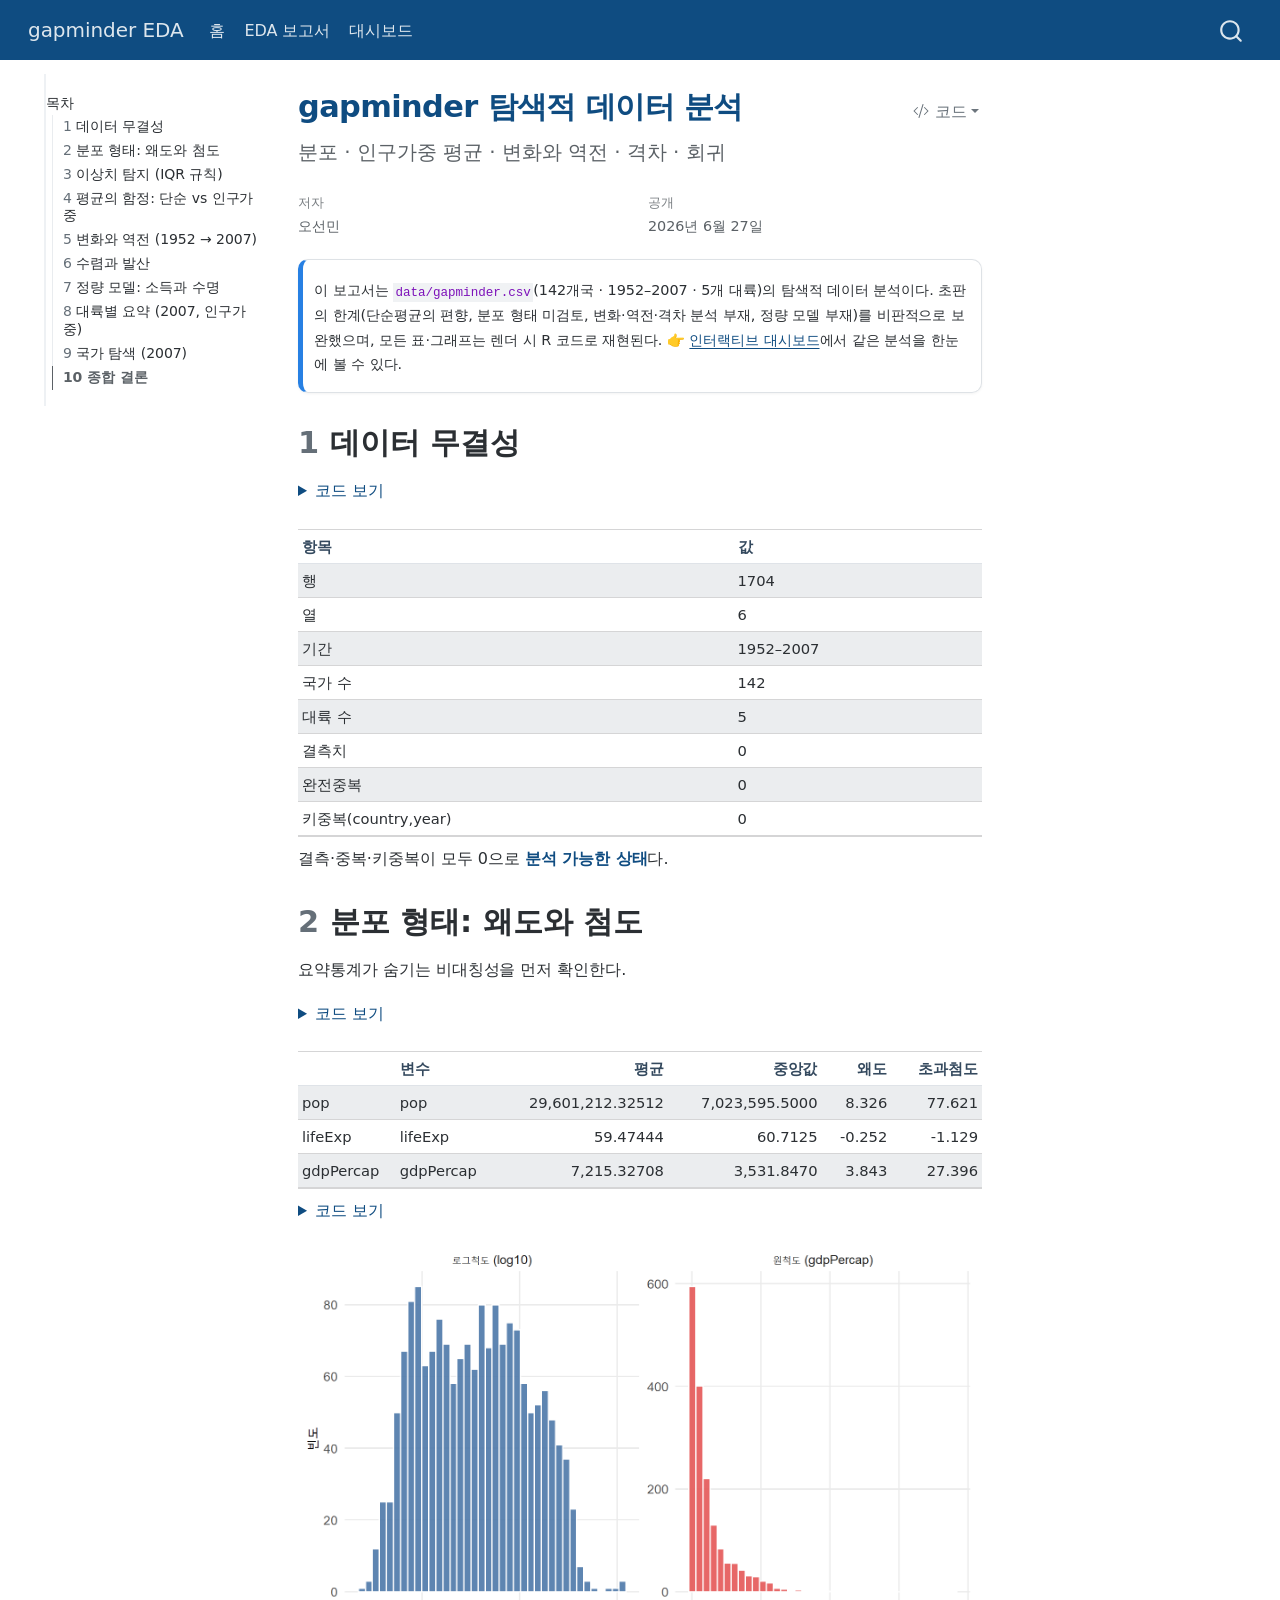
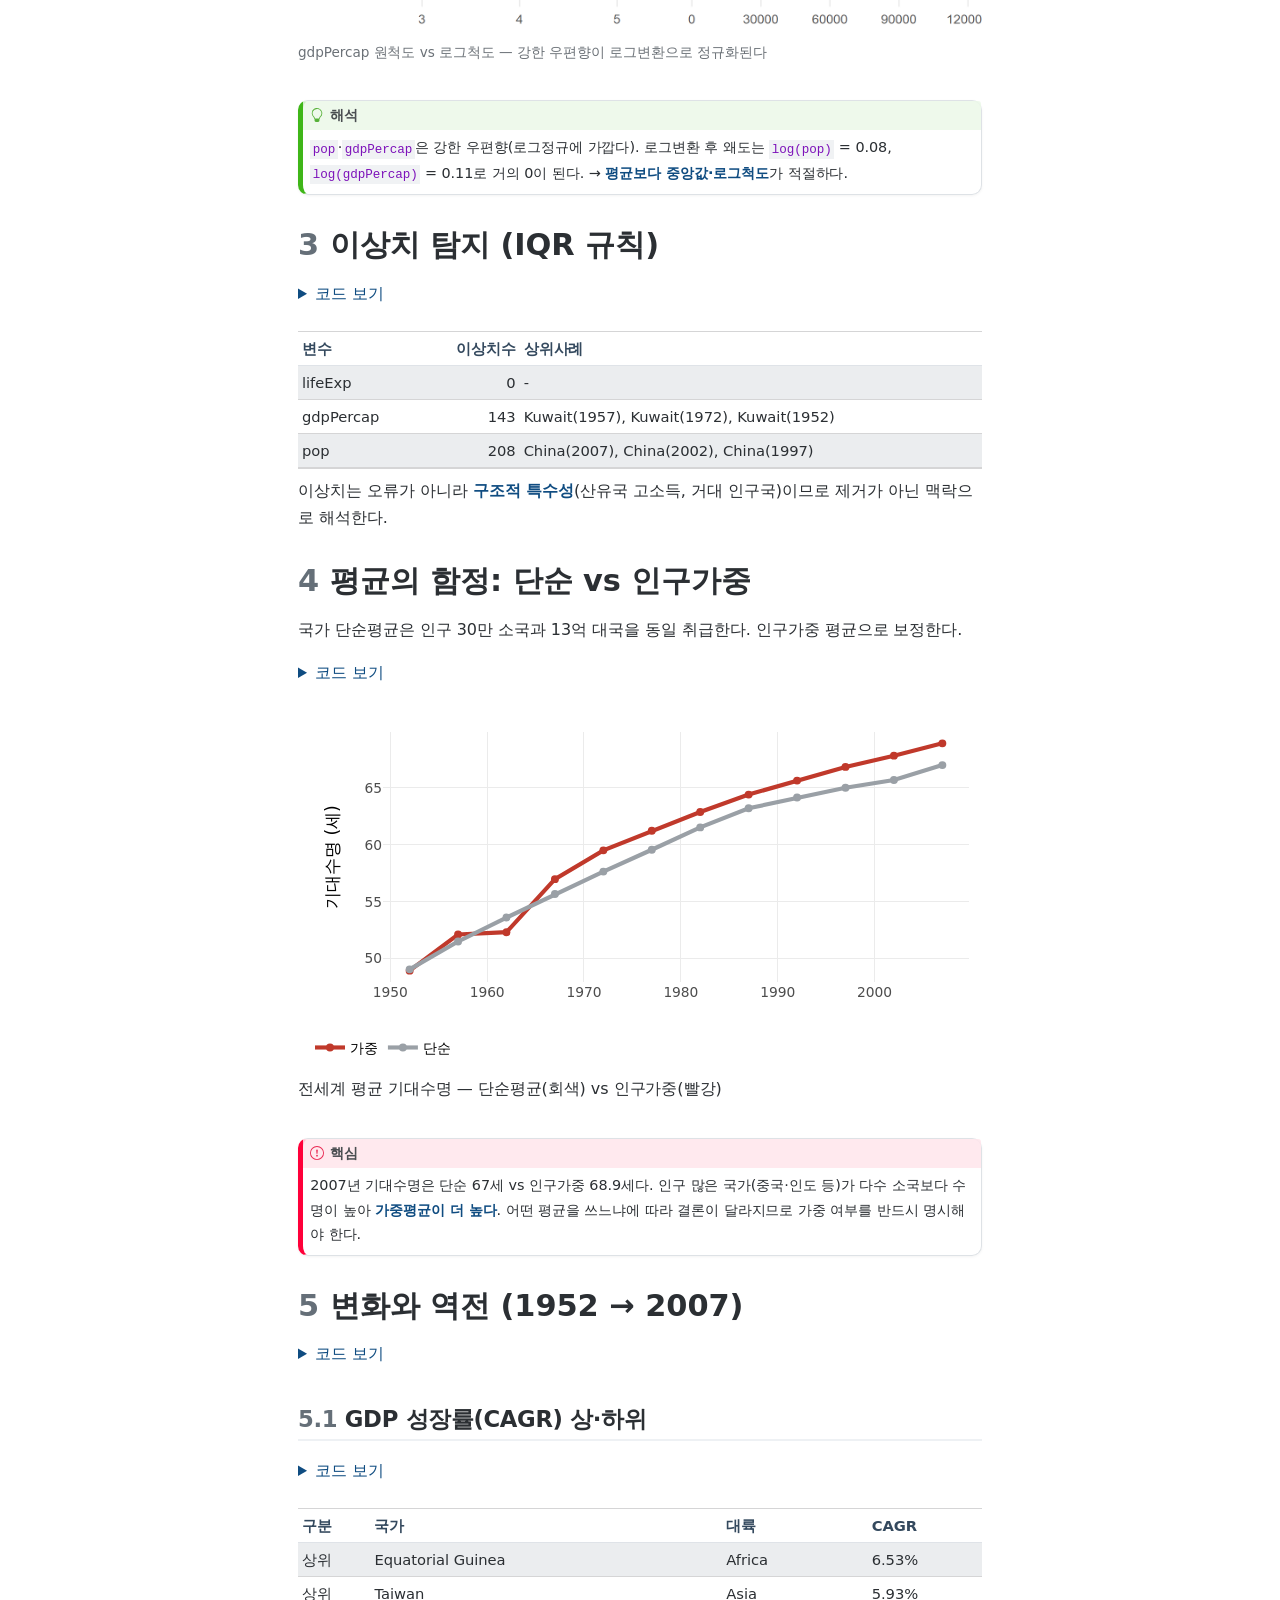
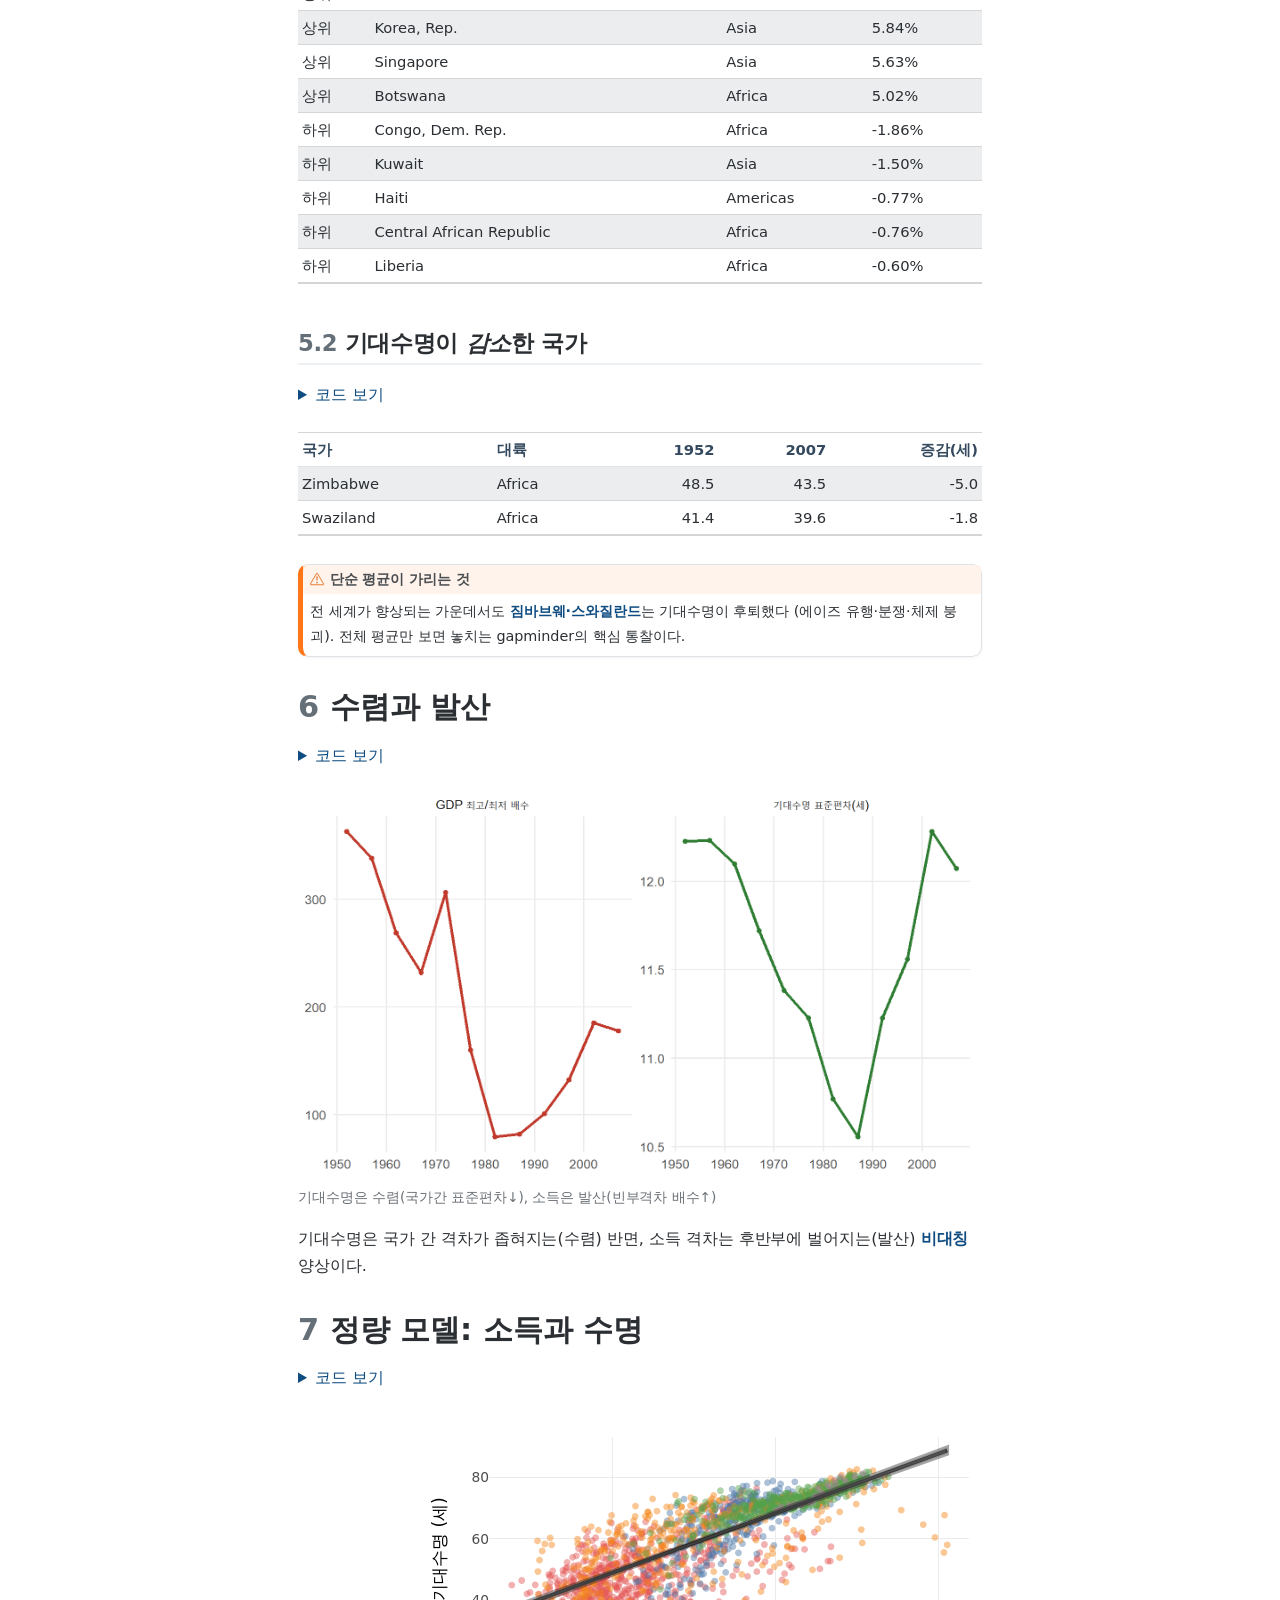
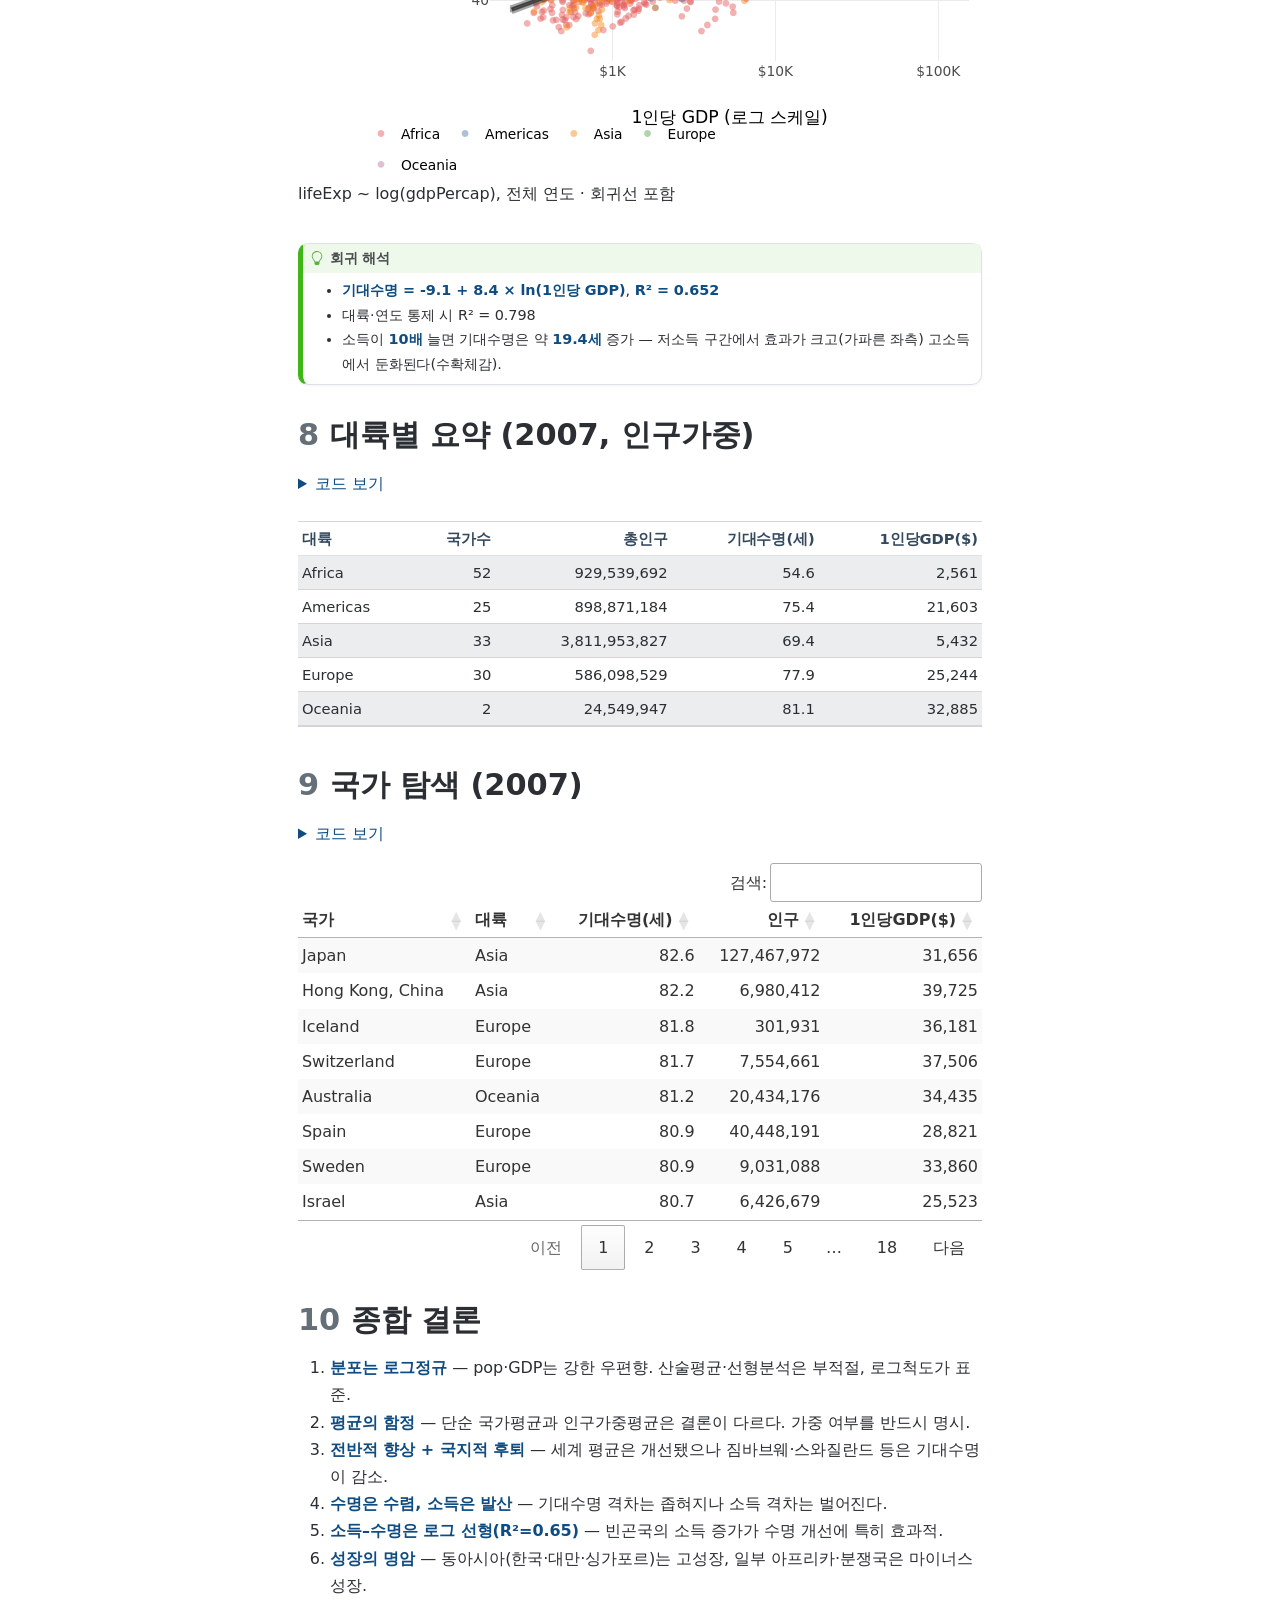
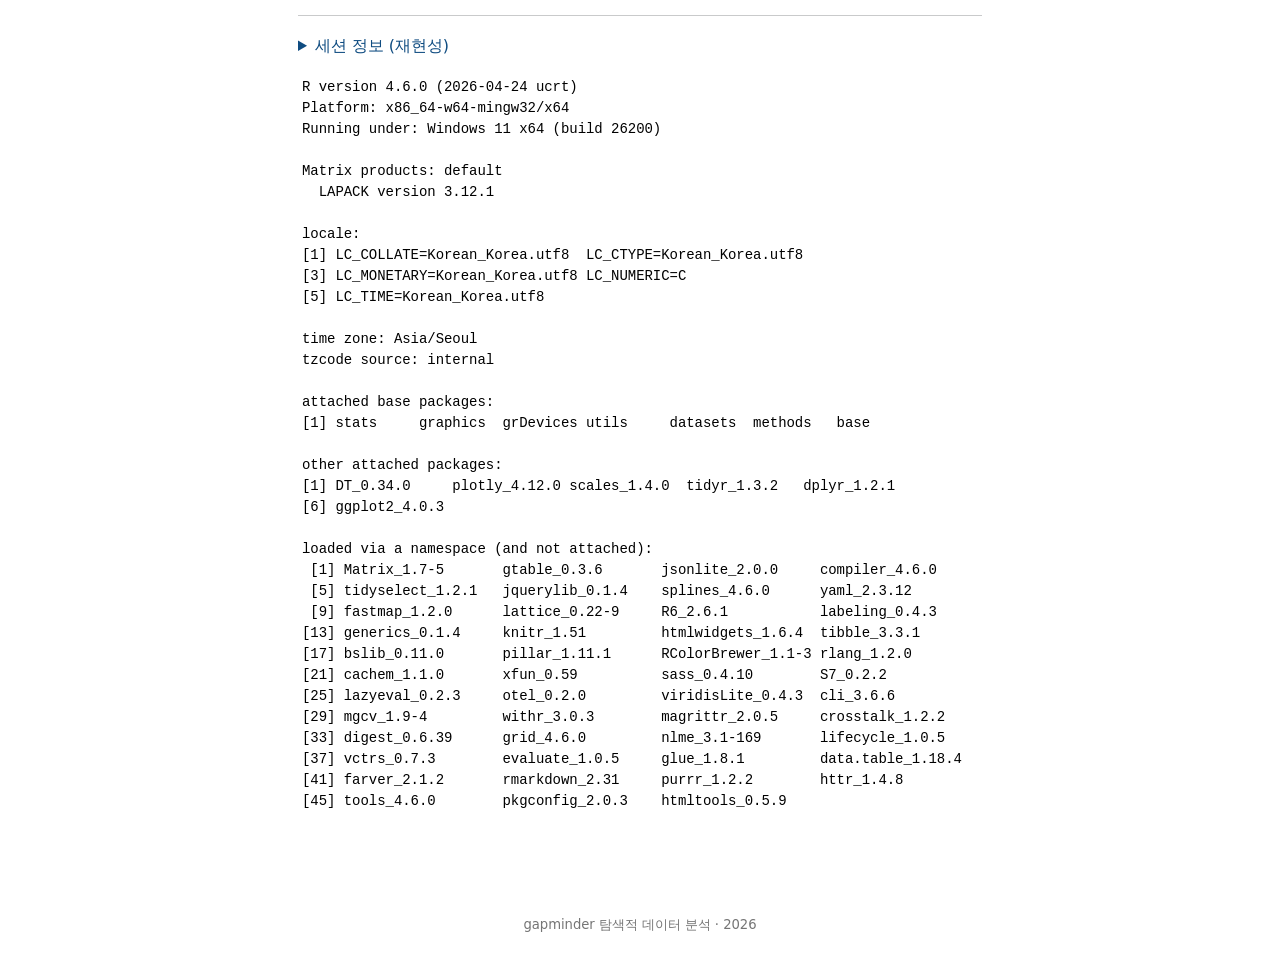
==== commit ff952284: "feat: 보고서·홈을 대시보드와 통일된 세련된 템플릿으로 개편 - report.scss 추가(딥블루 팔레트, 헤딩/표/콜아웃/TOC 스타일) - EDA 보고서: ggplot2+p" ====
--- a/docs/document/eda_report.html
+++ b/docs/document/eda_report.html
@@ -8,7 +8,7 @@
 
 <meta name="author" content="오선민">
 
-<title>gapminder 탐색적 데이터 분석(EDA) 보고서 – gapminder EDA</title>
+<title>gapminder 탐색적 데이터 분석 – gapminder EDA</title>
 <style>
 /* Default styles provided by pandoc.
 ** See https://pandoc.org/MANUAL.html#variables-for-html for config info.
@@ -78,7 +78,7 @@
 <link href="../site_libs/quarto-html/quarto-syntax-highlighting-15634bcf2e68342d4ad2dfa704d543f6.css" rel="stylesheet" id="quarto-text-highlighting-styles">
 <script src="../site_libs/bootstrap/bootstrap.min.js"></script>
 <link href="../site_libs/bootstrap/bootstrap-icons.css" rel="stylesheet">
-<link href="../site_libs/bootstrap/bootstrap-ff38ca5759cea8d2b4e40dc1c167d4da.min.css" rel="stylesheet" append-hash="true" id="quarto-bootstrap" data-mode="light">
+<link href="../site_libs/bootstrap/bootstrap-00a51743468737d8efcce7488f178122.min.css" rel="stylesheet" append-hash="true" id="quarto-bootstrap" data-mode="light">
 <script id="quarto-search-options" type="application/json">{
   "location": "navbar",
   "copy-button": false,
@@ -106,11 +106,39 @@
     "search-label": "검색"
   }
 }</script>
+<link href="../site_libs/htmltools-fill-0.5.9/fill.css" rel="stylesheet">
+
+<script src="../site_libs/htmlwidgets-1.6.4/htmlwidgets.js"></script>
+
+<script src="../site_libs/plotly-binding-4.12.0/plotly.js"></script>
+
+<script src="../site_libs/typedarray-0.1/typedarray.min.js"></script>
+
+<script src="../site_libs/jquery-3.6.0/jquery-3.6.0.min.js"></script>
+
+<link href="../site_libs/crosstalk-1.2.2/css/crosstalk.min.css" rel="stylesheet">
+
+<script src="../site_libs/crosstalk-1.2.2/js/crosstalk.min.js"></script>
+
+<link href="../site_libs/plotly-htmlwidgets-css-2.25.2/plotly-htmlwidgets.css" rel="stylesheet">
+
+<script src="../site_libs/plotly-main-2.25.2/plotly-latest.min.js"></script>
+
+<link href="../site_libs/datatables-css-0.0.0/datatables-crosstalk.css" rel="stylesheet">
+
+<script src="../site_libs/datatables-binding-0.34.0/datatables.js"></script>
+
+<link href="../site_libs/dt-core-1.13.6/css/jquery.dataTables.min.css" rel="stylesheet">
+
+<link href="../site_libs/dt-core-1.13.6/css/jquery.dataTables.extra.css" rel="stylesheet">
+
+<script src="../site_libs/dt-core-1.13.6/js/jquery.dataTables.min.js"></script>
+
 
 
 </head>
 
-<body class="nav-fixed quarto-light">
+<body class="floating nav-fixed quarto-light">
 
 <div id="quarto-search-results"></div>
   <header id="quarto-header" class="headroom fixed-top">
@@ -149,34 +177,39 @@
 <!-- content -->
 <div id="quarto-content" class="quarto-container page-columns page-rows-contents page-layout-article page-navbar">
 <!-- sidebar -->
-<!-- margin-sidebar -->
-    <div id="quarto-margin-sidebar" class="sidebar margin-sidebar">
-        <nav id="TOC" role="doc-toc" class="toc-active">
+  <nav id="quarto-sidebar" class="sidebar collapse collapse-horizontal quarto-sidebar-collapse-item sidebar-navigation floating overflow-auto">
+    <nav id="TOC" role="doc-toc" class="toc-active">
     <h2 id="toc-title">목차</h2>
    
   <ul>
-  <li><a href="#데이터-무결성-재확인" id="toc-데이터-무결성-재확인" class="nav-link active" data-scroll-target="#데이터-무결성-재확인"><span class="header-section-number">1</span> 데이터 무결성 재확인</a></li>
-  <li><a href="#분포-형태-왜도첨도" id="toc-분포-형태-왜도첨도" class="nav-link" data-scroll-target="#분포-형태-왜도첨도"><span class="header-section-number">2</span> 분포 형태 (왜도/첨도)</a></li>
-  <li><a href="#이상치-탐지-iqr-1.5배-규칙" id="toc-이상치-탐지-iqr-1.5배-규칙" class="nav-link" data-scroll-target="#이상치-탐지-iqr-1.5배-규칙"><span class="header-section-number">3</span> 이상치 탐지 (IQR 1.5배 규칙)</a></li>
-  <li><a href="#단순평균-vs-인구가중-평균" id="toc-단순평균-vs-인구가중-평균" class="nav-link" data-scroll-target="#단순평균-vs-인구가중-평균"><span class="header-section-number">4</span> 단순평균 vs 인구가중 평균 ⭐</a></li>
-  <li><a href="#국가별-변화-1952-2007-성장과-역전" id="toc-국가별-변화-1952-2007-성장과-역전" class="nav-link" data-scroll-target="#국가별-변화-1952-2007-성장과-역전"><span class="header-section-number">5</span> 국가별 변화 (1952 → 2007): 성장과 역전 ⭐</a></li>
-  <li><a href="#국가-간-격차-추세-수렴-vs-발산" id="toc-국가-간-격차-추세-수렴-vs-발산" class="nav-link" data-scroll-target="#국가-간-격차-추세-수렴-vs-발산"><span class="header-section-number">6</span> 국가 간 격차 추세 — 수렴 vs 발산</a></li>
-  <li><a href="#정량-모델-회귀분석" id="toc-정량-모델-회귀분석" class="nav-link" data-scroll-target="#정량-모델-회귀분석"><span class="header-section-number">7</span> 정량 모델 — 회귀분석</a></li>
-  <li><a href="#대륙별-요약-2007-인구가중" id="toc-대륙별-요약-2007-인구가중" class="nav-link" data-scroll-target="#대륙별-요약-2007-인구가중"><span class="header-section-number">8</span> 대륙별 요약 (2007, 인구가중)</a>
+  <li><a href="#데이터-무결성" id="toc-데이터-무결성" class="nav-link active" data-scroll-target="#데이터-무결성"><span class="header-section-number">1</span> 데이터 무결성</a></li>
+  <li><a href="#분포-형태-왜도와-첨도" id="toc-분포-형태-왜도와-첨도" class="nav-link" data-scroll-target="#분포-형태-왜도와-첨도"><span class="header-section-number">2</span> 분포 형태: 왜도와 첨도</a></li>
+  <li><a href="#이상치-탐지-iqr-규칙" id="toc-이상치-탐지-iqr-규칙" class="nav-link" data-scroll-target="#이상치-탐지-iqr-규칙"><span class="header-section-number">3</span> 이상치 탐지 (IQR 규칙)</a></li>
+  <li><a href="#sec-weighted" id="toc-sec-weighted" class="nav-link" data-scroll-target="#sec-weighted"><span class="header-section-number">4</span> 평균의 함정: 단순 vs 인구가중</a></li>
+  <li><a href="#변화와-역전-1952-2007" id="toc-변화와-역전-1952-2007" class="nav-link" data-scroll-target="#변화와-역전-1952-2007"><span class="header-section-number">5</span> 변화와 역전 (1952 → 2007)</a>
   <ul class="collapse">
-  <li><a href="#rosling-버블차트-2007" id="toc-rosling-버블차트-2007" class="nav-link" data-scroll-target="#rosling-버블차트-2007"><span class="header-section-number">8.1</span> Rosling 버블차트 (2007)</a></li>
+  <li><a href="#gdp-성장률cagr-상하위" id="toc-gdp-성장률cagr-상하위" class="nav-link" data-scroll-target="#gdp-성장률cagr-상하위"><span class="header-section-number">5.1</span> GDP 성장률(CAGR) 상·하위</a></li>
+  <li><a href="#기대수명이-감소한-국가" id="toc-기대수명이-감소한-국가" class="nav-link" data-scroll-target="#기대수명이-감소한-국가"><span class="header-section-number">5.2</span> 기대수명이 <em>감소</em>한 국가</a></li>
   </ul></li>
-  <li><a href="#종합-결론" id="toc-종합-결론" class="nav-link" data-scroll-target="#종합-결론"><span class="header-section-number">9</span> 종합 결론</a></li>
+  <li><a href="#수렴과-발산" id="toc-수렴과-발산" class="nav-link" data-scroll-target="#수렴과-발산"><span class="header-section-number">6</span> 수렴과 발산</a></li>
+  <li><a href="#정량-모델-소득과-수명" id="toc-정량-모델-소득과-수명" class="nav-link" data-scroll-target="#정량-모델-소득과-수명"><span class="header-section-number">7</span> 정량 모델: 소득과 수명</a></li>
+  <li><a href="#대륙별-요약-2007-인구가중" id="toc-대륙별-요약-2007-인구가중" class="nav-link" data-scroll-target="#대륙별-요약-2007-인구가중"><span class="header-section-number">8</span> 대륙별 요약 (2007, 인구가중)</a></li>
+  <li><a href="#국가-탐색-2007" id="toc-국가-탐색-2007" class="nav-link" data-scroll-target="#국가-탐색-2007"><span class="header-section-number">9</span> 국가 탐색 (2007)</a></li>
+  <li><a href="#종합-결론" id="toc-종합-결론" class="nav-link" data-scroll-target="#종합-결론"><span class="header-section-number">10</span> 종합 결론</a></li>
   </ul>
 </nav>
+</nav>
+<div id="quarto-sidebar-glass" class="quarto-sidebar-collapse-item" data-bs-toggle="collapse" data-bs-target=".quarto-sidebar-collapse-item"></div>
+<!-- margin-sidebar -->
+    <div id="quarto-margin-sidebar" class="sidebar margin-sidebar zindex-bottom">
     </div>
 <!-- main -->
 <main class="content" id="quarto-document-content">
 
 <header id="title-block-header" class="quarto-title-block default">
 <div class="quarto-title">
-<div class="quarto-title-block"><div><h1 class="title">gapminder 탐색적 데이터 분석(EDA) 보고서</h1><button type="button" class="btn code-tools-button dropdown-toggle" id="quarto-code-tools-menu" data-bs-toggle="dropdown" aria-expanded="false"><i class="bi"></i> 코드</button><ul class="dropdown-menu dropdown-menu-end" aria-labelelledby="quarto-code-tools-menu"><li><a id="quarto-show-all-code" class="dropdown-item" href="javascript:void(0)" role="button">전체 코드 표시</a></li><li><a id="quarto-hide-all-code" class="dropdown-item" href="javascript:void(0)" role="button">전체 코드 숨기기</a></li><li><hr class="dropdown-divider"></li><li><a id="quarto-view-source" class="dropdown-item" href="javascript:void(0)" role="button">소스 코드 표시</a></li></ul></div></div>
-<p class="subtitle lead">최종 보강판 — 분포·가중평균·변화·격차·회귀</p>
+<div class="quarto-title-block"><div><h1 class="title">gapminder 탐색적 데이터 분석</h1><button type="button" class="btn code-tools-button dropdown-toggle" id="quarto-code-tools-menu" data-bs-toggle="dropdown" aria-expanded="false"><i class="bi"></i> 코드</button><ul class="dropdown-menu dropdown-menu-end" aria-labelelledby="quarto-code-tools-menu"><li><a id="quarto-show-all-code" class="dropdown-item" href="javascript:void(0)" role="button">전체 코드 표시</a></li><li><a id="quarto-hide-all-code" class="dropdown-item" href="javascript:void(0)" role="button">전체 코드 숨기기</a></li><li><hr class="dropdown-divider"></li><li><a id="quarto-view-source" class="dropdown-item" href="javascript:void(0)" role="button">소스 코드 표시</a></li></ul></div></div>
+<p class="subtitle lead">분포 · 인구가중 평균 · 변화와 역전 · 격차 · 회귀</p>
 </div>
 
 
@@ -205,22 +238,27 @@
 </header>
 
 
-<blockquote class="blockquote">
-<p>본 보고서는 <code>data/gapminder.csv</code>를 대상으로 한 탐색적 데이터 분석이다. 초판 EDA의 한계(단순평균의 편향, 분포 형태 미검토, 변화·역전·격차 분석 부재, 정량 모델 부재)를 비판적으로 보완했다. 모든 표·그래프는 본 문서 렌더 시 R 코드로 재현된다.</p>
-</blockquote>
-<section id="데이터-무결성-재확인" class="level1" data-number="1">
-<h1 data-number="1"><span class="header-section-number">1</span> 데이터 무결성 재확인</h1>
-<div class="cell" data-layout-align="center">
+<div class="callout callout-style-simple callout-note no-icon">
+<div class="callout-body d-flex">
+<div class="callout-icon-container">
+<i class="callout-icon no-icon"></i>
+</div>
+<div class="callout-body-container">
+<p>이 보고서는 <code>data/gapminder.csv</code>(142개국 · 1952–2007 · 5개 대륙)의 탐색적 데이터 분석이다. 초판의 한계(단순평균의 편향, 분포 형태 미검토, 변화·역전·격차 분석 부재, 정량 모델 부재)를 비판적으로 보완했으며, 모든 표·그래프는 렌더 시 R 코드로 재현된다. 👉 <a href="eda_dashboard.html">인터랙티브 대시보드</a>에서 같은 분석을 한눈에 볼 수 있다.</p>
+</div>
+</div>
+</div>
+<section id="데이터-무결성" class="level1" data-number="1">
+<h1 data-number="1"><span class="header-section-number">1</span> 데이터 무결성</h1>
+<div class="cell">
 <details class="code-fold">
-<summary>코드</summary>
+<summary>코드 보기</summary>
 <div class="code-copy-outer-scaffold"><div class="sourceCode cell-code" id="cb1"><pre class="sourceCode r code-with-copy"><code class="sourceCode r"><span id="cb1-1"><a href="#cb1-1" aria-hidden="true" tabindex="-1"></a><span class="fu">data.frame</span>(</span>
-<span id="cb1-2"><a href="#cb1-2" aria-hidden="true" tabindex="-1"></a>  항목 <span class="ot">=</span> <span class="fu">c</span>(<span class="st">"행"</span>, <span class="st">"열"</span>, <span class="st">"기간"</span>, <span class="st">"연도 수"</span>, <span class="st">"국가 수"</span>, <span class="st">"대륙 수"</span>,</span>
-<span id="cb1-3"><a href="#cb1-3" aria-hidden="true" tabindex="-1"></a>           <span class="st">"결측치 합"</span>, <span class="st">"완전중복"</span>, <span class="st">"(country,year) 키중복"</span>),</span>
-<span id="cb1-4"><a href="#cb1-4" aria-hidden="true" tabindex="-1"></a>  값 <span class="ot">=</span> <span class="fu">c</span>(<span class="fu">nrow</span>(df), <span class="fu">ncol</span>(df),</span>
-<span id="cb1-5"><a href="#cb1-5" aria-hidden="true" tabindex="-1"></a>         <span class="fu">sprintf</span>(<span class="st">"%d~%d"</span>, <span class="fu">min</span>(df<span class="sc">$</span>year), <span class="fu">max</span>(df<span class="sc">$</span>year)),</span>
-<span id="cb1-6"><a href="#cb1-6" aria-hidden="true" tabindex="-1"></a>         <span class="fu">length</span>(<span class="fu">unique</span>(df<span class="sc">$</span>year)), <span class="fu">length</span>(<span class="fu">unique</span>(df<span class="sc">$</span>country)), <span class="fu">nlevels</span>(df<span class="sc">$</span>continent),</span>
-<span id="cb1-7"><a href="#cb1-7" aria-hidden="true" tabindex="-1"></a>         <span class="fu">sum</span>(<span class="fu">is.na</span>(df)), <span class="fu">sum</span>(<span class="fu">duplicated</span>(df)), <span class="fu">sum</span>(<span class="fu">duplicated</span>(df[<span class="fu">c</span>(<span class="st">"country"</span>, <span class="st">"year"</span>)])))</span>
-<span id="cb1-8"><a href="#cb1-8" aria-hidden="true" tabindex="-1"></a>) <span class="sc">|&gt;</span> <span class="fu">kab</span>()</span></code></pre></div><button title="클립보드 복사" class="code-copy-button"><i class="bi"></i></button></div>
+<span id="cb1-2"><a href="#cb1-2" aria-hidden="true" tabindex="-1"></a>  항목 <span class="ot">=</span> <span class="fu">c</span>(<span class="st">"행"</span>, <span class="st">"열"</span>, <span class="st">"기간"</span>, <span class="st">"국가 수"</span>, <span class="st">"대륙 수"</span>, <span class="st">"결측치"</span>, <span class="st">"완전중복"</span>, <span class="st">"키중복(country,year)"</span>),</span>
+<span id="cb1-3"><a href="#cb1-3" aria-hidden="true" tabindex="-1"></a>  값 <span class="ot">=</span> <span class="fu">c</span>(<span class="fu">nrow</span>(df), <span class="fu">ncol</span>(df), <span class="fu">sprintf</span>(<span class="st">"%d–%d"</span>, <span class="fu">min</span>(df<span class="sc">$</span>year), <span class="fu">max</span>(df<span class="sc">$</span>year)),</span>
+<span id="cb1-4"><a href="#cb1-4" aria-hidden="true" tabindex="-1"></a>         <span class="fu">length</span>(<span class="fu">unique</span>(df<span class="sc">$</span>country)), <span class="fu">nlevels</span>(df<span class="sc">$</span>continent),</span>
+<span id="cb1-5"><a href="#cb1-5" aria-hidden="true" tabindex="-1"></a>         <span class="fu">sum</span>(<span class="fu">is.na</span>(df)), <span class="fu">sum</span>(<span class="fu">duplicated</span>(df)), <span class="fu">sum</span>(<span class="fu">duplicated</span>(df[<span class="fu">c</span>(<span class="st">"country"</span>,<span class="st">"year"</span>)])))</span>
+<span id="cb1-6"><a href="#cb1-6" aria-hidden="true" tabindex="-1"></a>) <span class="sc">|&gt;</span> knitr<span class="sc">::</span><span class="fu">kable</span>()</span></code></pre></div><button title="클립보드 복사" class="code-copy-button"><i class="bi"></i></button></div>
 </details>
 <div class="cell-output-display">
 <table class="caption-top table table-sm table-striped small">
@@ -241,53 +279,48 @@
 </tr>
 <tr class="odd">
 <td style="text-align: left;">기간</td>
-<td style="text-align: left;">1952~2007</td>
+<td style="text-align: left;">1952–2007</td>
 </tr>
 <tr class="even">
-<td style="text-align: left;">연도 수</td>
-<td style="text-align: left;">12</td>
-</tr>
-<tr class="odd">
 <td style="text-align: left;">국가 수</td>
 <td style="text-align: left;">142</td>
 </tr>
-<tr class="even">
+<tr class="odd">
 <td style="text-align: left;">대륙 수</td>
 <td style="text-align: left;">5</td>
 </tr>
-<tr class="odd">
-<td style="text-align: left;">결측치 합</td>
+<tr class="even">
+<td style="text-align: left;">결측치</td>
 <td style="text-align: left;">0</td>
 </tr>
-<tr class="even">
+<tr class="odd">
 <td style="text-align: left;">완전중복</td>
 <td style="text-align: left;">0</td>
 </tr>
-<tr class="odd">
-<td style="text-align: left;">(country,year) 키중복</td>
+<tr class="even">
+<td style="text-align: left;">키중복(country,year)</td>
 <td style="text-align: left;">0</td>
 </tr>
 </tbody>
 </table>
 </div>
 </div>
-<p>결측·중복·키중복이 모두 0으로 분석 가능한 상태다.</p>
+<p>결측·중복·키중복이 모두 0으로 <strong>분석 가능한 상태</strong>다.</p>
 </section>
-<section id="분포-형태-왜도첨도" class="level1" data-number="2">
-<h1 data-number="2"><span class="header-section-number">2</span> 분포 형태 (왜도/첨도)</h1>
-<p>요약통계가 숨기는 비대칭성을 확인한다.</p>
-<div class="cell" data-layout-align="center">
+<section id="분포-형태-왜도와-첨도" class="level1" data-number="2">
+<h1 data-number="2"><span class="header-section-number">2</span> 분포 형태: 왜도와 첨도</h1>
+<p>요약통계가 숨기는 비대칭성을 먼저 확인한다.</p>
+<div class="cell">
 <details class="code-fold">
-<summary>코드</summary>
-<div class="code-copy-outer-scaffold"><div class="sourceCode cell-code" id="cb2"><pre class="sourceCode r code-with-copy"><code class="sourceCode r"><span id="cb2-1"><a href="#cb2-1" aria-hidden="true" tabindex="-1"></a>vars <span class="ot">&lt;-</span> <span class="fu">c</span>(<span class="st">"pop"</span>, <span class="st">"lifeExp"</span>, <span class="st">"gdpPercap"</span>)</span>
-<span id="cb2-2"><a href="#cb2-2" aria-hidden="true" tabindex="-1"></a>shape <span class="ot">&lt;-</span> <span class="fu">data.frame</span>(</span>
+<summary>코드 보기</summary>
+<div class="code-copy-outer-scaffold"><div class="sourceCode cell-code" id="cb2"><pre class="sourceCode r code-with-copy"><code class="sourceCode r"><span id="cb2-1"><a href="#cb2-1" aria-hidden="true" tabindex="-1"></a>vars <span class="ot">&lt;-</span> <span class="fu">c</span>(<span class="st">"pop"</span>,<span class="st">"lifeExp"</span>,<span class="st">"gdpPercap"</span>)</span>
+<span id="cb2-2"><a href="#cb2-2" aria-hidden="true" tabindex="-1"></a><span class="fu">data.frame</span>(</span>
 <span id="cb2-3"><a href="#cb2-3" aria-hidden="true" tabindex="-1"></a>  변수 <span class="ot">=</span> vars,</span>
-<span id="cb2-4"><a href="#cb2-4" aria-hidden="true" tabindex="-1"></a>  평균 <span class="ot">=</span> <span class="fu">sapply</span>(vars, <span class="cf">function</span>(c) <span class="fu">mean</span>(df[[c]])),</span>
-<span id="cb2-5"><a href="#cb2-5" aria-hidden="true" tabindex="-1"></a>  중앙값 <span class="ot">=</span> <span class="fu">sapply</span>(vars, <span class="cf">function</span>(c) <span class="fu">median</span>(df[[c]])),</span>
-<span id="cb2-6"><a href="#cb2-6" aria-hidden="true" tabindex="-1"></a>  왜도 <span class="ot">=</span> <span class="fu">round</span>(<span class="fu">sapply</span>(vars, <span class="cf">function</span>(c) <span class="fu">skewness</span>(df[[c]])), <span class="dv">3</span>),</span>
-<span id="cb2-7"><a href="#cb2-7" aria-hidden="true" tabindex="-1"></a>  초과첨도 <span class="ot">=</span> <span class="fu">round</span>(<span class="fu">sapply</span>(vars, <span class="cf">function</span>(c) <span class="fu">kurtosis</span>(df[[c]])), <span class="dv">3</span>)</span>
-<span id="cb2-8"><a href="#cb2-8" aria-hidden="true" tabindex="-1"></a>)</span>
-<span id="cb2-9"><a href="#cb2-9" aria-hidden="true" tabindex="-1"></a><span class="fu">kab</span>(shape)</span></code></pre></div><button title="클립보드 복사" class="code-copy-button"><i class="bi"></i></button></div>
+<span id="cb2-4"><a href="#cb2-4" aria-hidden="true" tabindex="-1"></a>  평균 <span class="ot">=</span> <span class="fu">sapply</span>(vars, \(c) <span class="fu">mean</span>(df[[c]])),</span>
+<span id="cb2-5"><a href="#cb2-5" aria-hidden="true" tabindex="-1"></a>  중앙값 <span class="ot">=</span> <span class="fu">sapply</span>(vars, \(c) <span class="fu">median</span>(df[[c]])),</span>
+<span id="cb2-6"><a href="#cb2-6" aria-hidden="true" tabindex="-1"></a>  왜도 <span class="ot">=</span> <span class="fu">round</span>(<span class="fu">sapply</span>(vars, \(c) <span class="fu">skewness</span>(df[[c]])), <span class="dv">3</span>),</span>
+<span id="cb2-7"><a href="#cb2-7" aria-hidden="true" tabindex="-1"></a>  초과첨도 <span class="ot">=</span> <span class="fu">round</span>(<span class="fu">sapply</span>(vars, \(c) <span class="fu">kurtosis</span>(df[[c]])), <span class="dv">3</span>)</span>
+<span id="cb2-8"><a href="#cb2-8" aria-hidden="true" tabindex="-1"></a>) <span class="sc">|&gt;</span> knitr<span class="sc">::</span><span class="fu">kable</span>(<span class="at">format.args =</span> <span class="fu">list</span>(<span class="at">big.mark =</span> <span class="st">","</span>))</span></code></pre></div><button title="클립보드 복사" class="code-copy-button"><i class="bi"></i></button></div>
 </details>
 <div class="cell-output-display">
 <table class="caption-top table table-sm table-striped small">
@@ -338,41 +371,52 @@
 </table>
 </div>
 </div>
-<p>로그변환 후 왜도: <code>log(pop)</code> = 0.077, <code>log(gdpPercap)</code> = 0.114.</p>
-<p><code>pop</code>·<code>gdpPercap</code>은 강한 우편향(로그정규에 가까움)으로, <strong>평균보다 중앙값·로그척도</strong>가 적절하다.</p>
-<div class="cell" data-layout-align="center">
+<div class="cell">
 <details class="code-fold">
-<summary>코드</summary>
-<div class="code-copy-outer-scaffold"><div class="sourceCode cell-code" id="cb3"><pre class="sourceCode r code-with-copy"><code class="sourceCode r"><span id="cb3-1"><a href="#cb3-1" aria-hidden="true" tabindex="-1"></a><span class="fu">par</span>(<span class="at">mfrow =</span> <span class="fu">c</span>(<span class="dv">1</span>, <span class="dv">2</span>))</span>
-<span id="cb3-2"><a href="#cb3-2" aria-hidden="true" tabindex="-1"></a><span class="fu">hist</span>(df<span class="sc">$</span>gdpPercap, <span class="at">breaks =</span> <span class="dv">40</span>, <span class="at">col =</span> <span class="st">"tomato"</span>, <span class="at">border =</span> <span class="st">"white"</span>,</span>
-<span id="cb3-3"><a href="#cb3-3" aria-hidden="true" tabindex="-1"></a>     <span class="at">main =</span> <span class="st">"gdpPercap (원척도)"</span>, <span class="at">xlab =</span> <span class="st">"gdpPercap"</span>)</span>
-<span id="cb3-4"><a href="#cb3-4" aria-hidden="true" tabindex="-1"></a><span class="fu">hist</span>(<span class="fu">log10</span>(df<span class="sc">$</span>gdpPercap), <span class="at">breaks =</span> <span class="dv">40</span>, <span class="at">col =</span> <span class="st">"steelblue"</span>, <span class="at">border =</span> <span class="st">"white"</span>,</span>
-<span id="cb3-5"><a href="#cb3-5" aria-hidden="true" tabindex="-1"></a>     <span class="at">main =</span> <span class="st">"log10(gdpPercap)"</span>, <span class="at">xlab =</span> <span class="st">"log10(gdpPercap)"</span>)</span></code></pre></div><button title="클립보드 복사" class="code-copy-button"><i class="bi"></i></button></div>
+<summary>코드 보기</summary>
+<div class="code-copy-outer-scaffold"><div class="sourceCode cell-code" id="cb3"><pre class="sourceCode r code-with-copy"><code class="sourceCode r"><span id="cb3-1"><a href="#cb3-1" aria-hidden="true" tabindex="-1"></a>g <span class="ot">&lt;-</span> <span class="fu">bind_rows</span>(</span>
+<span id="cb3-2"><a href="#cb3-2" aria-hidden="true" tabindex="-1"></a>  <span class="fu">transmute</span>(df, 값 <span class="ot">=</span> gdpPercap, 척도 <span class="ot">=</span> <span class="st">"원척도 (gdpPercap)"</span>),</span>
+<span id="cb3-3"><a href="#cb3-3" aria-hidden="true" tabindex="-1"></a>  <span class="fu">transmute</span>(df, 값 <span class="ot">=</span> <span class="fu">log10</span>(gdpPercap), 척도 <span class="ot">=</span> <span class="st">"로그척도 (log10)"</span>))</span>
+<span id="cb3-4"><a href="#cb3-4" aria-hidden="true" tabindex="-1"></a><span class="fu">ggplot</span>(g, <span class="fu">aes</span>(값, <span class="at">fill =</span> 척도)) <span class="sc">+</span></span>
+<span id="cb3-5"><a href="#cb3-5" aria-hidden="true" tabindex="-1"></a>  <span class="fu">geom_histogram</span>(<span class="at">bins =</span> <span class="dv">38</span>, <span class="at">color =</span> <span class="st">"white"</span>, <span class="at">alpha =</span> .<span class="dv">9</span>) <span class="sc">+</span></span>
+<span id="cb3-6"><a href="#cb3-6" aria-hidden="true" tabindex="-1"></a>  <span class="fu">facet_wrap</span>(<span class="sc">~</span>척도, <span class="at">scales =</span> <span class="st">"free"</span>) <span class="sc">+</span></span>
+<span id="cb3-7"><a href="#cb3-7" aria-hidden="true" tabindex="-1"></a>  <span class="fu">scale_fill_manual</span>(<span class="at">values =</span> <span class="fu">c</span>(<span class="st">"원척도 (gdpPercap)"</span> <span class="ot">=</span> <span class="st">"#E45756"</span>, <span class="st">"로그척도 (log10)"</span> <span class="ot">=</span> <span class="st">"#4C78A8"</span>)) <span class="sc">+</span></span>
+<span id="cb3-8"><a href="#cb3-8" aria-hidden="true" tabindex="-1"></a>  <span class="fu">labs</span>(<span class="at">x =</span> <span class="cn">NULL</span>, <span class="at">y =</span> <span class="st">"빈도"</span>) <span class="sc">+</span> <span class="fu">theme</span>(<span class="at">legend.position =</span> <span class="st">"none"</span>)</span></code></pre></div><button title="클립보드 복사" class="code-copy-button"><i class="bi"></i></button></div>
 </details>
 <div class="cell-output-display">
 <div class="quarto-figure quarto-figure-center">
 <figure class="figure">
-<p><img src="eda_report_files/figure-html/hist-raw-log-1.png" class="img-fluid figure-img" width="1100"></p>
-<figcaption>gdpPercap 원척도 vs 로그척도 분포</figcaption>
+<p><img src="eda_report_files/figure-html/unnamed-chunk-3-1.png" class="img-fluid figure-img" width="768"></p>
+<figcaption>gdpPercap 원척도 vs 로그척도 — 강한 우편향이 로그변환으로 정규화된다</figcaption>
 </figure>
 </div>
 </div>
 </div>
+<div class="callout callout-style-default callout-tip callout-titled" title="해석">
+<div class="callout-header d-flex align-content-center">
+<div class="callout-icon-container">
+<i class="callout-icon"></i>
+</div>
+<div class="callout-title-container flex-fill">
+<span class="screen-reader-only">힌트</span>해석
+</div>
+</div>
+<div class="callout-body-container callout-body">
+<p><code>pop</code>·<code>gdpPercap</code>은 강한 우편향(로그정규에 가깝다). 로그변환 후 왜도는 <code>log(pop)</code> = 0.08, <code>log(gdpPercap)</code> = 0.11로 거의 0이 된다. → <strong>평균보다 중앙값·로그척도</strong>가 적절하다.</p>
+</div>
+</div>
 </section>
-<section id="이상치-탐지-iqr-1.5배-규칙" class="level1" data-number="3">
-<h1 data-number="3"><span class="header-section-number">3</span> 이상치 탐지 (IQR 1.5배 규칙)</h1>
-<div class="cell" data-layout-align="center">
+<section id="이상치-탐지-iqr-규칙" class="level1" data-number="3">
+<h1 data-number="3"><span class="header-section-number">3</span> 이상치 탐지 (IQR 규칙)</h1>
+<div class="cell">
 <details class="code-fold">
-<summary>코드</summary>
-<div class="code-copy-outer-scaffold"><div class="sourceCode cell-code" id="cb4"><pre class="sourceCode r code-with-copy"><code class="sourceCode r"><span id="cb4-1"><a href="#cb4-1" aria-hidden="true" tabindex="-1"></a>out_tbl <span class="ot">&lt;-</span> <span class="fu">do.call</span>(rbind, <span class="fu">lapply</span>(<span class="fu">c</span>(<span class="st">"lifeExp"</span>, <span class="st">"gdpPercap"</span>, <span class="st">"pop"</span>), <span class="cf">function</span>(col) {</span>
-<span id="cb4-2"><a href="#cb4-2" aria-hidden="true" tabindex="-1"></a>  q <span class="ot">&lt;-</span> <span class="fu">quantile</span>(df[[col]], <span class="fu">c</span>(.<span class="dv">25</span>, .<span class="dv">75</span>)); iqr <span class="ot">&lt;-</span> <span class="fu">diff</span>(q)</span>
-<span id="cb4-3"><a href="#cb4-3" aria-hidden="true" tabindex="-1"></a>  lo <span class="ot">&lt;-</span> q[<span class="dv">1</span>] <span class="sc">-</span> <span class="fl">1.5</span> <span class="sc">*</span> iqr; hi <span class="ot">&lt;-</span> q[<span class="dv">2</span>] <span class="sc">+</span> <span class="fl">1.5</span> <span class="sc">*</span> iqr</span>
-<span id="cb4-4"><a href="#cb4-4" aria-hidden="true" tabindex="-1"></a>  out <span class="ot">&lt;-</span> df[df[[col]] <span class="sc">&lt;</span> lo <span class="sc">|</span> df[[col]] <span class="sc">&gt;</span> hi, ]</span>
-<span id="cb4-5"><a href="#cb4-5" aria-hidden="true" tabindex="-1"></a>  top <span class="ot">&lt;-</span> <span class="cf">if</span> (<span class="fu">nrow</span>(out)) <span class="fu">paste</span>(utils<span class="sc">::</span><span class="fu">head</span>(<span class="fu">sprintf</span>(<span class="st">"%s(%d)"</span>,</span>
-<span id="cb4-6"><a href="#cb4-6" aria-hidden="true" tabindex="-1"></a>            out<span class="sc">$</span>country[<span class="fu">order</span>(<span class="sc">-</span>out[[col]])], out<span class="sc">$</span>year[<span class="fu">order</span>(<span class="sc">-</span>out[[col]])]), <span class="dv">3</span>), <span class="at">collapse =</span> <span class="st">", "</span>) <span class="cf">else</span> <span class="st">"-"</span></span>
-<span id="cb4-7"><a href="#cb4-7" aria-hidden="true" tabindex="-1"></a>  <span class="fu">data.frame</span>(변수 <span class="ot">=</span> col, 이상치수 <span class="ot">=</span> <span class="fu">nrow</span>(out), 상위사례 <span class="ot">=</span> top)</span>
-<span id="cb4-8"><a href="#cb4-8" aria-hidden="true" tabindex="-1"></a>}))</span>
-<span id="cb4-9"><a href="#cb4-9" aria-hidden="true" tabindex="-1"></a><span class="fu">kab</span>(out_tbl)</span></code></pre></div><button title="클립보드 복사" class="code-copy-button"><i class="bi"></i></button></div>
+<summary>코드 보기</summary>
+<div class="code-copy-outer-scaffold"><div class="sourceCode cell-code" id="cb4"><pre class="sourceCode r code-with-copy"><code class="sourceCode r"><span id="cb4-1"><a href="#cb4-1" aria-hidden="true" tabindex="-1"></a><span class="fu">do.call</span>(rbind, <span class="fu">lapply</span>(<span class="fu">c</span>(<span class="st">"lifeExp"</span>,<span class="st">"gdpPercap"</span>,<span class="st">"pop"</span>), <span class="cf">function</span>(col){</span>
+<span id="cb4-2"><a href="#cb4-2" aria-hidden="true" tabindex="-1"></a>  q <span class="ot">&lt;-</span> <span class="fu">quantile</span>(df[[col]], <span class="fu">c</span>(.<span class="dv">25</span>,.<span class="dv">75</span>)); iqr <span class="ot">&lt;-</span> <span class="fu">diff</span>(q)</span>
+<span id="cb4-3"><a href="#cb4-3" aria-hidden="true" tabindex="-1"></a>  out <span class="ot">&lt;-</span> df[df[[col]] <span class="sc">&lt;</span> q[<span class="dv">1</span>]<span class="sc">-</span><span class="fl">1.5</span><span class="sc">*</span>iqr <span class="sc">|</span> df[[col]] <span class="sc">&gt;</span> q[<span class="dv">2</span>]<span class="sc">+</span><span class="fl">1.5</span><span class="sc">*</span>iqr, ]</span>
+<span id="cb4-4"><a href="#cb4-4" aria-hidden="true" tabindex="-1"></a>  top <span class="ot">&lt;-</span> <span class="cf">if</span>(<span class="fu">nrow</span>(out)) <span class="fu">paste</span>(<span class="fu">head</span>(<span class="fu">sprintf</span>(<span class="st">"%s(%d)"</span>, out<span class="sc">$</span>country[<span class="fu">order</span>(<span class="sc">-</span>out[[col]])], out<span class="sc">$</span>year[<span class="fu">order</span>(<span class="sc">-</span>out[[col]])]),<span class="dv">3</span>), <span class="at">collapse=</span><span class="st">", "</span>) <span class="cf">else</span> <span class="st">"-"</span></span>
+<span id="cb4-5"><a href="#cb4-5" aria-hidden="true" tabindex="-1"></a>  <span class="fu">data.frame</span>(변수<span class="ot">=</span>col, 이상치수<span class="ot">=</span><span class="fu">nrow</span>(out), 상위사례<span class="ot">=</span>top)</span>
+<span id="cb4-6"><a href="#cb4-6" aria-hidden="true" tabindex="-1"></a>})) <span class="sc">|&gt;</span> knitr<span class="sc">::</span><span class="fu">kable</span>()</span></code></pre></div><button title="클립보드 복사" class="code-copy-button"><i class="bi"></i></button></div>
 </details>
 <div class="cell-output-display">
 <table class="caption-top table table-sm table-striped small">
@@ -405,465 +449,269 @@
 </div>
 <p>이상치는 오류가 아니라 <strong>구조적 특수성</strong>(산유국 고소득, 거대 인구국)이므로 제거가 아닌 맥락으로 해석한다.</p>
 </section>
-<section id="단순평균-vs-인구가중-평균" class="level1" data-number="4">
-<h1 data-number="4"><span class="header-section-number">4</span> 단순평균 vs 인구가중 평균 ⭐</h1>
+<section id="sec-weighted" class="level1" data-number="4">
+<h1 data-number="4"><span class="header-section-number">4</span> 평균의 함정: 단순 vs 인구가중</h1>
 <p>국가 단순평균은 인구 30만 소국과 13억 대국을 동일 취급한다. 인구가중 평균으로 보정한다.</p>
-<div class="cell" data-layout-align="center">
+<div class="cell">
 <details class="code-fold">
-<summary>코드</summary>
-<div class="code-copy-outer-scaffold"><div class="sourceCode cell-code" id="cb5"><pre class="sourceCode r code-with-copy"><code class="sourceCode r"><span id="cb5-1"><a href="#cb5-1" aria-hidden="true" tabindex="-1"></a>simple <span class="ot">&lt;-</span> <span class="fu">aggregate</span>(<span class="fu">cbind</span>(lifeExp, gdpPercap) <span class="sc">~</span> year, <span class="at">data =</span> df, <span class="at">FUN =</span> mean)</span>
-<span id="cb5-2"><a href="#cb5-2" aria-hidden="true" tabindex="-1"></a>weighted <span class="ot">&lt;-</span> <span class="fu">do.call</span>(rbind, <span class="fu">lapply</span>(<span class="fu">split</span>(df, df<span class="sc">$</span>year), <span class="cf">function</span>(d) <span class="fu">data.frame</span>(</span>
-<span id="cb5-3"><a href="#cb5-3" aria-hidden="true" tabindex="-1"></a>  <span class="at">year =</span> d<span class="sc">$</span>year[<span class="dv">1</span>],</span>
-<span id="cb5-4"><a href="#cb5-4" aria-hidden="true" tabindex="-1"></a>  <span class="at">lifeExp_w =</span> <span class="fu">weighted.mean</span>(d<span class="sc">$</span>lifeExp, d<span class="sc">$</span>pop),</span>
-<span id="cb5-5"><a href="#cb5-5" aria-hidden="true" tabindex="-1"></a>  <span class="at">gdpPercap_w =</span> <span class="fu">weighted.mean</span>(d<span class="sc">$</span>gdpPercap, d<span class="sc">$</span>pop)</span>
-<span id="cb5-6"><a href="#cb5-6" aria-hidden="true" tabindex="-1"></a>)))</span>
-<span id="cb5-7"><a href="#cb5-7" aria-hidden="true" tabindex="-1"></a>comp <span class="ot">&lt;-</span> <span class="fu">merge</span>(simple, weighted, <span class="at">by =</span> <span class="st">"year"</span>)</span>
-<span id="cb5-8"><a href="#cb5-8" aria-hidden="true" tabindex="-1"></a>comp_tbl <span class="ot">&lt;-</span> <span class="fu">data.frame</span>(</span>
-<span id="cb5-9"><a href="#cb5-9" aria-hidden="true" tabindex="-1"></a>  연도 <span class="ot">=</span> comp<span class="sc">$</span>year,</span>
-<span id="cb5-10"><a href="#cb5-10" aria-hidden="true" tabindex="-1"></a>  lifeExp_단순 <span class="ot">=</span> <span class="fu">round</span>(comp<span class="sc">$</span>lifeExp, <span class="dv">1</span>), lifeExp_가중 <span class="ot">=</span> <span class="fu">round</span>(comp<span class="sc">$</span>lifeExp_w, <span class="dv">1</span>),</span>
-<span id="cb5-11"><a href="#cb5-11" aria-hidden="true" tabindex="-1"></a>  GDP_단순 <span class="ot">=</span> <span class="fu">round</span>(comp<span class="sc">$</span>gdpPercap, <span class="dv">0</span>), GDP_가중 <span class="ot">=</span> <span class="fu">round</span>(comp<span class="sc">$</span>gdpPercap_w, <span class="dv">0</span>))</span>
-<span id="cb5-12"><a href="#cb5-12" aria-hidden="true" tabindex="-1"></a><span class="fu">kab</span>(comp_tbl)</span></code></pre></div><button title="클립보드 복사" class="code-copy-button"><i class="bi"></i></button></div>
+<summary>코드 보기</summary>
+<div class="code-copy-outer-scaffold"><div class="sourceCode cell-code" id="cb5"><pre class="sourceCode r code-with-copy"><code class="sourceCode r"><span id="cb5-1"><a href="#cb5-1" aria-hidden="true" tabindex="-1"></a>comp <span class="ot">&lt;-</span> df <span class="sc">|&gt;</span> <span class="fu">group_by</span>(year) <span class="sc">|&gt;</span></span>
+<span id="cb5-2"><a href="#cb5-2" aria-hidden="true" tabindex="-1"></a>  <span class="fu">summarise</span>(단순 <span class="ot">=</span> <span class="fu">mean</span>(lifeExp), 가중 <span class="ot">=</span> <span class="fu">weighted.mean</span>(lifeExp, pop), <span class="at">.groups=</span><span class="st">"drop"</span>)</span>
+<span id="cb5-3"><a href="#cb5-3" aria-hidden="true" tabindex="-1"></a>cl <span class="ot">&lt;-</span> comp <span class="sc">|&gt;</span> <span class="fu">pivot_longer</span>(<span class="sc">-</span>year, <span class="at">names_to=</span><span class="st">"구분"</span>, <span class="at">values_to=</span><span class="st">"lifeExp"</span>) <span class="sc">|&gt;</span></span>
+<span id="cb5-4"><a href="#cb5-4" aria-hidden="true" tabindex="-1"></a>  <span class="fu">mutate</span>(<span class="at">text =</span> <span class="fu">sprintf</span>(<span class="st">"%d년 · %s&lt;br&gt;%.1f세"</span>, year, 구분, lifeExp))</span>
+<span id="cb5-5"><a href="#cb5-5" aria-hidden="true" tabindex="-1"></a>p <span class="ot">&lt;-</span> <span class="fu">ggplot</span>(cl, <span class="fu">aes</span>(year, lifeExp, <span class="at">color =</span> 구분, <span class="at">group =</span> 구분, <span class="at">text =</span> text)) <span class="sc">+</span></span>
+<span id="cb5-6"><a href="#cb5-6" aria-hidden="true" tabindex="-1"></a>  <span class="fu">geom_line</span>(<span class="at">linewidth =</span> <span class="fl">1.1</span>) <span class="sc">+</span> <span class="fu">geom_point</span>(<span class="at">size =</span> <span class="fl">1.6</span>) <span class="sc">+</span></span>
+<span id="cb5-7"><a href="#cb5-7" aria-hidden="true" tabindex="-1"></a>  <span class="fu">scale_color_manual</span>(<span class="at">values =</span> <span class="fu">c</span>(단순 <span class="ot">=</span> <span class="st">"#9aa0a6"</span>, 가중 <span class="ot">=</span> <span class="st">"#C0392B"</span>)) <span class="sc">+</span></span>
+<span id="cb5-8"><a href="#cb5-8" aria-hidden="true" tabindex="-1"></a>  <span class="fu">labs</span>(<span class="at">x =</span> <span class="cn">NULL</span>, <span class="at">y =</span> <span class="st">"기대수명 (세)"</span>)</span>
+<span id="cb5-9"><a href="#cb5-9" aria-hidden="true" tabindex="-1"></a><span class="fu">gg2</span>(p)</span></code></pre></div><button title="클립보드 복사" class="code-copy-button"><i class="bi"></i></button></div>
+</details>
+<div class="cell-output-display">
+<div class="plotly html-widget html-fill-item" id="htmlwidget-e8ff55c54a49293067d5" style="width:100%;height:373px;"></div>
+<script type="application/json" data-for="htmlwidget-e8ff55c54a49293067d5">{"x":{"data":[{"x":[1952,1957,1962,1967,1972,1977,1982,1987,1992,1997,2002,2007],"y":[48.944236730843656,52.121885082738451,52.324382082878934,56.984306791268871,59.514782924650419,61.237255947639646,62.88175539179754,64.416350058076944,65.645899695567564,66.849342948175291,67.839041389774934,68.919092519040419],"text":["1952년 · 가중<br>48.9세","1957년 · 가중<br>52.1세","1962년 · 가중<br>52.3세","1967년 · 가중<br>57.0세","1972년 · 가중<br>59.5세","1977년 · 가중<br>61.2세","1982년 · 가중<br>62.9세","1987년 · 가중<br>64.4세","1992년 · 가중<br>65.6세","1997년 · 가중<br>66.8세","2002년 · 가중<br>67.8세","2007년 · 가중<br>68.9세"],"type":"scatter","mode":"lines+markers","line":{"width":4.1574803149606305,"color":"rgba(192,57,43,1)","dash":"solid"},"hoveron":"points","name":"가중","legendgroup":"가중","showlegend":true,"xaxis":"x","yaxis":"y","hoverinfo":"text","marker":{"autocolorscale":false,"color":"rgba(192,57,43,1)","opacity":1,"size":6.0472440944881898,"symbol":"circle","line":{"width":1.8897637795275593,"color":"rgba(192,57,43,1)"}},"frame":null},{"x":[1952,1957,1962,1967,1972,1977,1982,1987,1992,1997,2002,2007],"y":[49.057619718309859,51.507401126760563,53.609249014084504,55.678289577464788,57.647386478873237,59.570157464788736,61.533197183098594,63.212612676056338,64.160338028169008,65.014676056338033,65.694922535211262,67.007422535211262],"text":["1952년 · 단순<br>49.1세","1957년 · 단순<br>51.5세","1962년 · 단순<br>53.6세","1967년 · 단순<br>55.7세","1972년 · 단순<br>57.6세","1977년 · 단순<br>59.6세","1982년 · 단순<br>61.5세","1987년 · 단순<br>63.2세","1992년 · 단순<br>64.2세","1997년 · 단순<br>65.0세","2002년 · 단순<br>65.7세","2007년 · 단순<br>67.0세"],"type":"scatter","mode":"lines+markers","line":{"width":4.1574803149606305,"color":"rgba(154,160,166,1)","dash":"solid"},"hoveron":"points","name":"단순","legendgroup":"단순","showlegend":true,"xaxis":"x","yaxis":"y","hoverinfo":"text","marker":{"autocolorscale":false,"color":"rgba(154,160,166,1)","opacity":1,"size":6.0472440944881898,"symbol":"circle","line":{"width":1.8897637795275593,"color":"rgba(154,160,166,1)"}},"frame":null}],"layout":{"margin":{"t":30,"r":13.283520132835205,"b":26.102117061021175,"l":43.370693233706945},"paper_bgcolor":"rgba(255,255,255,1)","font":{"color":"rgba(0,0,0,1)","family":"system-ui","size":17.268576172685766},"xaxis":{"domain":[0,1],"automargin":true,"type":"linear","autorange":false,"range":[1949.25,2009.75],"tickmode":"array","ticktext":["1950","1960","1970","1980","1990","2000"],"tickvals":[1950,1960,1970,1980,1990,2000],"categoryorder":"array","categoryarray":["1950","1960","1970","1980","1990","2000"],"nticks":null,"ticks":"","tickcolor":null,"ticklen":4.3171440431714414,"tickwidth":0,"showticklabels":true,"tickfont":{"color":"rgba(77,77,77,1)","family":"","size":13.814860938148611},"tickangle":-0,"showline":false,"linecolor":null,"linewidth":0,"showgrid":true,"gridcolor":"rgba(235,235,235,1)","gridwidth":0.78493528057662576,"zeroline":false,"anchor":"y","title":{"text":"","font":{"color":"rgba(0,0,0,1)","family":"","size":17.268576172685766}},"hoverformat":".2f"},"yaxis":{"domain":[0,1],"automargin":true,"type":"linear","autorange":false,"range":[47.945493941433817,69.91783530845025],"tickmode":"array","ticktext":["50","55","60","65"],"tickvals":[50,55,60,65],"categoryorder":"array","categoryarray":["50","55","60","65"],"nticks":null,"ticks":"","tickcolor":null,"ticklen":4.3171440431714423,"tickwidth":0,"showticklabels":true,"tickfont":{"color":"rgba(77,77,77,1)","family":"","size":13.814860938148612},"tickangle":-0,"showline":false,"linecolor":null,"linewidth":0,"showgrid":true,"gridcolor":"rgba(235,235,235,1)","gridwidth":0.78493528057662576,"zeroline":false,"anchor":"x","title":{"text":"기대수명 (세)","font":{"color":"rgba(0,0,0,1)","family":"","size":17.268576172685766}},"hoverformat":".2f"},"shapes":[],"showlegend":true,"legend":{"bgcolor":null,"bordercolor":null,"borderwidth":0,"font":{"color":"rgba(0,0,0,1)","family":"","size":13.814860938148611},"orientation":"h","x":0,"y":-0.20000000000000001,"xanchor":"center","yanchor":"top","title":{"text":"","font":{"color":null,"family":null,"size":0}}},"hovermode":"closest","barmode":"relative"},"config":{"doubleClick":"reset","modeBarButtonsToAdd":["hoverclosest","hovercompare"],"showSendToCloud":false,"displayModeBar":false},"source":"A","attrs":{"30243e6668f4":{"x":{},"y":{},"colour":{},"text":{},"type":"scatter"},"302453621140":{"x":{},"y":{},"colour":{},"text":{}}},"cur_data":"30243e6668f4","visdat":{"30243e6668f4":["function (y) ","x"],"302453621140":["function (y) ","x"]},"highlight":{"on":"plotly_click","persistent":false,"dynamic":false,"selectize":false,"opacityDim":0.20000000000000001,"selected":{"opacity":1},"debounce":0},"shinyEvents":["plotly_hover","plotly_click","plotly_selected","plotly_relayout","plotly_brushed","plotly_brushing","plotly_clickannotation","plotly_doubleclick","plotly_deselect","plotly_afterplot","plotly_sunburstclick"],"base_url":"https://plot.ly"},"evals":[],"jsHooks":[]}</script>
+<p>전세계 평균 기대수명 — 단순평균(회색) vs 인구가중(빨강)</p>
+</div>
+</div>
+<div class="callout callout-style-default callout-important callout-titled" title="핵심">
+<div class="callout-header d-flex align-content-center">
+<div class="callout-icon-container">
+<i class="callout-icon"></i>
+</div>
+<div class="callout-title-container flex-fill">
+<span class="screen-reader-only">중요</span>핵심
+</div>
+</div>
+<div class="callout-body-container callout-body">
+<p>2007년 기대수명은 단순 67세 vs 인구가중 68.9세다. 인구 많은 국가(중국·인도 등)가 다수 소국보다 수명이 높아 <strong>가중평균이 더 높다</strong>. 어떤 평균을 쓰느냐에 따라 결론이 달라지므로 가중 여부를 반드시 명시해야 한다.</p>
+</div>
+</div>
+</section>
+<section id="변화와-역전-1952-2007" class="level1" data-number="5">
+<h1 data-number="5"><span class="header-section-number">5</span> 변화와 역전 (1952 → 2007)</h1>
+<div class="cell">
+<details class="code-fold">
+<summary>코드 보기</summary>
+<div class="code-copy-outer-scaffold"><div class="sourceCode cell-code" id="cb6"><pre class="sourceCode r code-with-copy"><code class="sourceCode r"><span id="cb6-1"><a href="#cb6-1" aria-hidden="true" tabindex="-1"></a>chg <span class="ot">&lt;-</span> <span class="fu">inner_join</span>(</span>
+<span id="cb6-2"><a href="#cb6-2" aria-hidden="true" tabindex="-1"></a>  <span class="fu">filter</span>(df, year<span class="sc">==</span><span class="dv">1952</span>) <span class="sc">|&gt;</span> <span class="fu">select</span>(country, continent, <span class="at">l1952=</span>lifeExp, <span class="at">g1952=</span>gdpPercap),</span>
+<span id="cb6-3"><a href="#cb6-3" aria-hidden="true" tabindex="-1"></a>  <span class="fu">filter</span>(df, year<span class="sc">==</span><span class="dv">2007</span>) <span class="sc">|&gt;</span> <span class="fu">select</span>(country, <span class="at">l2007=</span>lifeExp, <span class="at">g2007=</span>gdpPercap), <span class="at">by=</span><span class="st">"country"</span>) <span class="sc">|&gt;</span></span>
+<span id="cb6-4"><a href="#cb6-4" aria-hidden="true" tabindex="-1"></a>  <span class="fu">mutate</span>(증감 <span class="ot">=</span> <span class="fu">round</span>(l2007 <span class="sc">-</span> l1952, <span class="dv">1</span>), <span class="at">CAGR =</span> (g2007<span class="sc">/</span>g1952)<span class="sc">^</span>(<span class="dv">1</span><span class="sc">/</span><span class="dv">55</span>) <span class="sc">-</span> <span class="dv">1</span>)</span></code></pre></div><button title="클립보드 복사" class="code-copy-button"><i class="bi"></i></button></div>
+</details>
+</div>
+<section id="gdp-성장률cagr-상하위" class="level2" data-number="5.1">
+<h2 data-number="5.1" class="anchored" data-anchor-id="gdp-성장률cagr-상하위"><span class="header-section-number">5.1</span> GDP 성장률(CAGR) 상·하위</h2>
+<div class="cell">
+<details class="code-fold">
+<summary>코드 보기</summary>
+<div class="code-copy-outer-scaffold"><div class="sourceCode cell-code" id="cb7"><pre class="sourceCode r code-with-copy"><code class="sourceCode r"><span id="cb7-1"><a href="#cb7-1" aria-hidden="true" tabindex="-1"></a><span class="fu">bind_rows</span>(</span>
+<span id="cb7-2"><a href="#cb7-2" aria-hidden="true" tabindex="-1"></a>  chg <span class="sc">|&gt;</span> <span class="fu">arrange</span>(<span class="fu">desc</span>(CAGR)) <span class="sc">|&gt;</span> <span class="fu">head</span>(<span class="dv">5</span>) <span class="sc">|&gt;</span> <span class="fu">mutate</span>(구분<span class="ot">=</span><span class="st">"상위"</span>),</span>
+<span id="cb7-3"><a href="#cb7-3" aria-hidden="true" tabindex="-1"></a>  chg <span class="sc">|&gt;</span> <span class="fu">arrange</span>(CAGR) <span class="sc">|&gt;</span> <span class="fu">head</span>(<span class="dv">5</span>) <span class="sc">|&gt;</span> <span class="fu">mutate</span>(구분<span class="ot">=</span><span class="st">"하위"</span>)) <span class="sc">|&gt;</span></span>
+<span id="cb7-4"><a href="#cb7-4" aria-hidden="true" tabindex="-1"></a>  <span class="fu">transmute</span>(구분, 국가<span class="ot">=</span>country, 대륙<span class="ot">=</span>continent, <span class="at">CAGR=</span><span class="fu">sprintf</span>(<span class="st">"%.2f%%"</span>, CAGR<span class="sc">*</span><span class="dv">100</span>)) <span class="sc">|&gt;</span></span>
+<span id="cb7-5"><a href="#cb7-5" aria-hidden="true" tabindex="-1"></a>  knitr<span class="sc">::</span><span class="fu">kable</span>()</span></code></pre></div><button title="클립보드 복사" class="code-copy-button"><i class="bi"></i></button></div>
 </details>
 <div class="cell-output-display">
 <table class="caption-top table table-sm table-striped small">
 <thead>
 <tr class="header">
-<th style="text-align: right;">연도</th>
-<th style="text-align: right;">lifeExp_단순</th>
-<th style="text-align: right;">lifeExp_가중</th>
-<th style="text-align: right;">GDP_단순</th>
-<th style="text-align: right;">GDP_가중</th>
+<th style="text-align: left;">구분</th>
+<th style="text-align: left;">국가</th>
+<th style="text-align: left;">대륙</th>
+<th style="text-align: left;">CAGR</th>
 </tr>
 </thead>
 <tbody>
 <tr class="odd">
-<td style="text-align: right;">1,952</td>
-<td style="text-align: right;">49.1</td>
-<td style="text-align: right;">48.9</td>
-<td style="text-align: right;">3,725</td>
-<td style="text-align: right;">2,924</td>
+<td style="text-align: left;">상위</td>
+<td style="text-align: left;">Equatorial Guinea</td>
+<td style="text-align: left;">Africa</td>
+<td style="text-align: left;">6.53%</td>
 </tr>
 <tr class="even">
-<td style="text-align: right;">1,957</td>
-<td style="text-align: right;">51.5</td>
-<td style="text-align: right;">52.1</td>
-<td style="text-align: right;">4,299</td>
-<td style="text-align: right;">3,339</td>
-</tr>
-<tr class="odd">
-<td style="text-align: right;">1,962</td>
-<td style="text-align: right;">53.6</td>
-<td style="text-align: right;">52.3</td>
-<td style="text-align: right;">4,726</td>
-<td style="text-align: right;">3,795</td>
+<td style="text-align: left;">상위</td>
+<td style="text-align: left;">Taiwan</td>
+<td style="text-align: left;">Asia</td>
+<td style="text-align: left;">5.93%</td>
+</tr>
+<tr class="odd">
+<td style="text-align: left;">상위</td>
+<td style="text-align: left;">Korea, Rep.</td>
+<td style="text-align: left;">Asia</td>
+<td style="text-align: left;">5.84%</td>
 </tr>
 <tr class="even">
-<td style="text-align: right;">1,967</td>
-<td style="text-align: right;">55.7</td>
-<td style="text-align: right;">57.0</td>
-<td style="text-align: right;">5,484</td>
-<td style="text-align: right;">4,428</td>
-</tr>
-<tr class="odd">
-<td style="text-align: right;">1,972</td>
-<td style="text-align: right;">57.6</td>
-<td style="text-align: right;">59.5</td>
-<td style="text-align: right;">6,770</td>
-<td style="text-align: right;">5,150</td>
+<td style="text-align: left;">상위</td>
+<td style="text-align: left;">Singapore</td>
+<td style="text-align: left;">Asia</td>
+<td style="text-align: left;">5.63%</td>
+</tr>
+<tr class="odd">
+<td style="text-align: left;">상위</td>
+<td style="text-align: left;">Botswana</td>
+<td style="text-align: left;">Africa</td>
+<td style="text-align: left;">5.02%</td>
 </tr>
 <tr class="even">
-<td style="text-align: right;">1,977</td>
-<td style="text-align: right;">59.6</td>
-<td style="text-align: right;">61.2</td>
-<td style="text-align: right;">7,313</td>
-<td style="text-align: right;">5,679</td>
-</tr>
-<tr class="odd">
-<td style="text-align: right;">1,982</td>
-<td style="text-align: right;">61.5</td>
-<td style="text-align: right;">62.9</td>
-<td style="text-align: right;">7,519</td>
-<td style="text-align: right;">5,917</td>
+<td style="text-align: left;">하위</td>
+<td style="text-align: left;">Congo, Dem. Rep.</td>
+<td style="text-align: left;">Africa</td>
+<td style="text-align: left;">-1.86%</td>
+</tr>
+<tr class="odd">
+<td style="text-align: left;">하위</td>
+<td style="text-align: left;">Kuwait</td>
+<td style="text-align: left;">Asia</td>
+<td style="text-align: left;">-1.50%</td>
 </tr>
 <tr class="even">
-<td style="text-align: right;">1,987</td>
-<td style="text-align: right;">63.2</td>
-<td style="text-align: right;">64.4</td>
-<td style="text-align: right;">7,901</td>
-<td style="text-align: right;">6,423</td>
-</tr>
-<tr class="odd">
-<td style="text-align: right;">1,992</td>
-<td style="text-align: right;">64.2</td>
-<td style="text-align: right;">65.6</td>
-<td style="text-align: right;">8,159</td>
-<td style="text-align: right;">6,751</td>
+<td style="text-align: left;">하위</td>
+<td style="text-align: left;">Haiti</td>
+<td style="text-align: left;">Americas</td>
+<td style="text-align: left;">-0.77%</td>
+</tr>
+<tr class="odd">
+<td style="text-align: left;">하위</td>
+<td style="text-align: left;">Central African Republic</td>
+<td style="text-align: left;">Africa</td>
+<td style="text-align: left;">-0.76%</td>
 </tr>
 <tr class="even">
-<td style="text-align: right;">1,997</td>
-<td style="text-align: right;">65.0</td>
-<td style="text-align: right;">66.8</td>
-<td style="text-align: right;">9,090</td>
-<td style="text-align: right;">7,435</td>
-</tr>
-<tr class="odd">
-<td style="text-align: right;">2,002</td>
-<td style="text-align: right;">65.7</td>
-<td style="text-align: right;">67.8</td>
-<td style="text-align: right;">9,918</td>
-<td style="text-align: right;">8,029</td>
-</tr>
-<tr class="even">
-<td style="text-align: right;">2,007</td>
-<td style="text-align: right;">67.0</td>
-<td style="text-align: right;">68.9</td>
-<td style="text-align: right;">11,680</td>
-<td style="text-align: right;">9,296</td>
+<td style="text-align: left;">하위</td>
+<td style="text-align: left;">Liberia</td>
+<td style="text-align: left;">Africa</td>
+<td style="text-align: left;">-0.60%</td>
 </tr>
 </tbody>
 </table>
 </div>
 </div>
-<div class="cell" data-layout-align="center">
+</section>
+<section id="기대수명이-감소한-국가" class="level2" data-number="5.2">
+<h2 data-number="5.2" class="anchored" data-anchor-id="기대수명이-감소한-국가"><span class="header-section-number">5.2</span> 기대수명이 <em>감소</em>한 국가</h2>
+<div class="cell">
 <details class="code-fold">
-<summary>코드</summary>
-<div class="code-copy-outer-scaffold"><div class="sourceCode cell-code" id="cb6"><pre class="sourceCode r code-with-copy"><code class="sourceCode r"><span id="cb6-1"><a href="#cb6-1" aria-hidden="true" tabindex="-1"></a><span class="fu">plot</span>(comp<span class="sc">$</span>year, comp<span class="sc">$</span>lifeExp, <span class="at">type =</span> <span class="st">"b"</span>, <span class="at">pch =</span> <span class="dv">19</span>, <span class="at">col =</span> <span class="st">"gray40"</span>,</span>
-<span id="cb6-2"><a href="#cb6-2" aria-hidden="true" tabindex="-1"></a>     <span class="at">ylim =</span> <span class="fu">range</span>(<span class="fu">c</span>(comp<span class="sc">$</span>lifeExp, comp<span class="sc">$</span>lifeExp_w)),</span>
-<span id="cb6-3"><a href="#cb6-3" aria-hidden="true" tabindex="-1"></a>     <span class="at">xlab =</span> <span class="st">"year"</span>, <span class="at">ylab =</span> <span class="st">"lifeExp"</span>, <span class="at">main =</span> <span class="st">"단순 vs 인구가중 평균 기대수명"</span>)</span>
-<span id="cb6-4"><a href="#cb6-4" aria-hidden="true" tabindex="-1"></a><span class="fu">lines</span>(comp<span class="sc">$</span>year, comp<span class="sc">$</span>lifeExp_w, <span class="at">type =</span> <span class="st">"b"</span>, <span class="at">pch =</span> <span class="dv">17</span>, <span class="at">col =</span> <span class="st">"darkred"</span>, <span class="at">lwd =</span> <span class="dv">2</span>)</span>
-<span id="cb6-5"><a href="#cb6-5" aria-hidden="true" tabindex="-1"></a><span class="fu">legend</span>(<span class="st">"bottomright"</span>, <span class="fu">c</span>(<span class="st">"단순평균"</span>, <span class="st">"인구가중평균"</span>),</span>
-<span id="cb6-6"><a href="#cb6-6" aria-hidden="true" tabindex="-1"></a>       <span class="at">col =</span> <span class="fu">c</span>(<span class="st">"gray40"</span>, <span class="st">"darkred"</span>), <span class="at">pch =</span> <span class="fu">c</span>(<span class="dv">19</span>, <span class="dv">17</span>), <span class="at">lwd =</span> <span class="fu">c</span>(<span class="dv">1</span>, <span class="dv">2</span>), <span class="at">bty =</span> <span class="st">"n"</span>)</span></code></pre></div><button title="클립보드 복사" class="code-copy-button"><i class="bi"></i></button></div>
-</details>
-<div class="cell-output-display">
-<div class="quarto-figure quarto-figure-center">
-<figure class="figure">
-<p><img src="eda_report_files/figure-html/weighted-plot-1.png" class="img-fluid figure-img" width="880"></p>
-<figcaption>전세계 평균 기대수명: 단순 vs 인구가중</figcaption>
-</figure>
-</div>
-</div>
-</div>
-<p>2007년 기대수명은 단순 67세, 인구가중 68.9세다. 인구 많은 국가(중국·인도 등)가 다수 소국보다 수명이 높아 <strong>가중평균이 더 높다</strong> — 어떤 평균을 쓰느냐에 따라 결론이 달라지므로 가중 여부를 반드시 명시해야 한다.</p>
-</section>
-<section id="국가별-변화-1952-2007-성장과-역전" class="level1" data-number="5">
-<h1 data-number="5"><span class="header-section-number">5</span> 국가별 변화 (1952 → 2007): 성장과 역전 ⭐</h1>
-<div class="cell" data-layout-align="center">
-<details class="code-fold">
-<summary>코드</summary>
-<div class="code-copy-outer-scaffold"><div class="sourceCode cell-code" id="cb7"><pre class="sourceCode r code-with-copy"><code class="sourceCode r"><span id="cb7-1"><a href="#cb7-1" aria-hidden="true" tabindex="-1"></a>first <span class="ot">&lt;-</span> df[df<span class="sc">$</span>year <span class="sc">==</span> <span class="fu">min</span>(df<span class="sc">$</span>year), ]</span>
-<span id="cb7-2"><a href="#cb7-2" aria-hidden="true" tabindex="-1"></a>last  <span class="ot">&lt;-</span> df[df<span class="sc">$</span>year <span class="sc">==</span> <span class="fu">max</span>(df<span class="sc">$</span>year), ]</span>
-<span id="cb7-3"><a href="#cb7-3" aria-hidden="true" tabindex="-1"></a>chg <span class="ot">&lt;-</span> <span class="fu">merge</span>(first[<span class="fu">c</span>(<span class="st">"country"</span>, <span class="st">"continent"</span>, <span class="st">"lifeExp"</span>, <span class="st">"gdpPercap"</span>)],</span>
-<span id="cb7-4"><a href="#cb7-4" aria-hidden="true" tabindex="-1"></a>             last[<span class="fu">c</span>(<span class="st">"country"</span>, <span class="st">"lifeExp"</span>, <span class="st">"gdpPercap"</span>)], <span class="at">by =</span> <span class="st">"country"</span>,</span>
-<span id="cb7-5"><a href="#cb7-5" aria-hidden="true" tabindex="-1"></a>             <span class="at">suffixes =</span> <span class="fu">c</span>(<span class="st">"_1952"</span>, <span class="st">"_2007"</span>))</span>
-<span id="cb7-6"><a href="#cb7-6" aria-hidden="true" tabindex="-1"></a>chg<span class="sc">$</span>lifeExp_증감 <span class="ot">&lt;-</span> <span class="fu">round</span>(chg<span class="sc">$</span>lifeExp_2007 <span class="sc">-</span> chg<span class="sc">$</span>lifeExp_1952, <span class="dv">2</span>)</span>
-<span id="cb7-7"><a href="#cb7-7" aria-hidden="true" tabindex="-1"></a>chg<span class="sc">$</span>gdp_CAGR <span class="ot">&lt;-</span> <span class="fu">cagr</span>(chg<span class="sc">$</span>gdpPercap_1952, chg<span class="sc">$</span>gdpPercap_2007, <span class="dv">55</span>)</span></code></pre></div><button title="클립보드 복사" class="code-copy-button"><i class="bi"></i></button></div>
-</details>
-</div>
-<p>GDP 연평균성장률(CAGR) 상위 5개국:</p>
-<div class="cell" data-layout-align="center">
-<details class="code-fold">
-<summary>코드</summary>
-<div class="code-copy-outer-scaffold"><div class="sourceCode cell-code" id="cb8"><pre class="sourceCode r code-with-copy"><code class="sourceCode r"><span id="cb8-1"><a href="#cb8-1" aria-hidden="true" tabindex="-1"></a>top5 <span class="ot">&lt;-</span> utils<span class="sc">::</span><span class="fu">head</span>(chg[<span class="fu">order</span>(<span class="sc">-</span>chg<span class="sc">$</span>gdp_CAGR), <span class="fu">c</span>(<span class="st">"country"</span>, <span class="st">"continent"</span>, <span class="st">"gdp_CAGR"</span>)], <span class="dv">5</span>)</span>
-<span id="cb8-2"><a href="#cb8-2" aria-hidden="true" tabindex="-1"></a>top5<span class="sc">$</span>gdp_CAGR <span class="ot">&lt;-</span> <span class="fu">sprintf</span>(<span class="st">"%.2f%%"</span>, top5<span class="sc">$</span>gdp_CAGR <span class="sc">*</span> <span class="dv">100</span>)</span>
-<span id="cb8-3"><a href="#cb8-3" aria-hidden="true" tabindex="-1"></a><span class="fu">kab</span>(top5, <span class="at">row.names =</span> <span class="cn">FALSE</span>)</span></code></pre></div><button title="클립보드 복사" class="code-copy-button"><i class="bi"></i></button></div>
+<summary>코드 보기</summary>
+<div class="code-copy-outer-scaffold"><div class="sourceCode cell-code" id="cb8"><pre class="sourceCode r code-with-copy"><code class="sourceCode r"><span id="cb8-1"><a href="#cb8-1" aria-hidden="true" tabindex="-1"></a>chg <span class="sc">|&gt;</span> <span class="fu">filter</span>(증감 <span class="sc">&lt;</span> <span class="dv">0</span>) <span class="sc">|&gt;</span> <span class="fu">arrange</span>(증감) <span class="sc">|&gt;</span></span>
+<span id="cb8-2"><a href="#cb8-2" aria-hidden="true" tabindex="-1"></a>  <span class="fu">transmute</span>(국가<span class="ot">=</span>country, 대륙<span class="ot">=</span>continent, <span class="st">`</span><span class="at">1952</span><span class="st">`</span><span class="ot">=</span><span class="fu">round</span>(l1952,<span class="dv">1</span>), <span class="st">`</span><span class="at">2007</span><span class="st">`</span><span class="ot">=</span><span class="fu">round</span>(l2007,<span class="dv">1</span>), <span class="st">`</span><span class="at">증감(세)</span><span class="st">`</span><span class="ot">=</span>증감) <span class="sc">|&gt;</span></span>
+<span id="cb8-3"><a href="#cb8-3" aria-hidden="true" tabindex="-1"></a>  knitr<span class="sc">::</span><span class="fu">kable</span>()</span></code></pre></div><button title="클립보드 복사" class="code-copy-button"><i class="bi"></i></button></div>
 </details>
 <div class="cell-output-display">
 <table class="caption-top table table-sm table-striped small">
 <thead>
 <tr class="header">
-<th style="text-align: left;">country</th>
-<th style="text-align: left;">continent</th>
-<th style="text-align: left;">gdp_CAGR</th>
+<th style="text-align: left;">국가</th>
+<th style="text-align: left;">대륙</th>
+<th style="text-align: right;">1952</th>
+<th style="text-align: right;">2007</th>
+<th style="text-align: right;">증감(세)</th>
 </tr>
 </thead>
 <tbody>
 <tr class="odd">
-<td style="text-align: left;">Equatorial Guinea</td>
-<td style="text-align: left;">Africa</td>
-<td style="text-align: left;">6.53%</td>
-</tr>
-<tr class="even">
-<td style="text-align: left;">Taiwan</td>
-<td style="text-align: left;">Asia</td>
-<td style="text-align: left;">5.93%</td>
-</tr>
-<tr class="odd">
-<td style="text-align: left;">Korea, Rep.</td>
-<td style="text-align: left;">Asia</td>
-<td style="text-align: left;">5.84%</td>
-</tr>
-<tr class="even">
-<td style="text-align: left;">Singapore</td>
-<td style="text-align: left;">Asia</td>
-<td style="text-align: left;">5.63%</td>
-</tr>
-<tr class="odd">
-<td style="text-align: left;">Botswana</td>
-<td style="text-align: left;">Africa</td>
-<td style="text-align: left;">5.02%</td>
-</tr>
-</tbody>
-</table>
-</div>
-</div>
-<p>GDP 연평균성장률(CAGR) 하위 5개국:</p>
-<div class="cell" data-layout-align="center">
-<details class="code-fold">
-<summary>코드</summary>
-<div class="code-copy-outer-scaffold"><div class="sourceCode cell-code" id="cb9"><pre class="sourceCode r code-with-copy"><code class="sourceCode r"><span id="cb9-1"><a href="#cb9-1" aria-hidden="true" tabindex="-1"></a>bot5 <span class="ot">&lt;-</span> utils<span class="sc">::</span><span class="fu">head</span>(chg[<span class="fu">order</span>(chg<span class="sc">$</span>gdp_CAGR), <span class="fu">c</span>(<span class="st">"country"</span>, <span class="st">"continent"</span>, <span class="st">"gdp_CAGR"</span>)], <span class="dv">5</span>)</span>
-<span id="cb9-2"><a href="#cb9-2" aria-hidden="true" tabindex="-1"></a>bot5<span class="sc">$</span>gdp_CAGR <span class="ot">&lt;-</span> <span class="fu">sprintf</span>(<span class="st">"%.2f%%"</span>, bot5<span class="sc">$</span>gdp_CAGR <span class="sc">*</span> <span class="dv">100</span>)</span>
-<span id="cb9-3"><a href="#cb9-3" aria-hidden="true" tabindex="-1"></a><span class="fu">kab</span>(bot5, <span class="at">row.names =</span> <span class="cn">FALSE</span>)</span></code></pre></div><button title="클립보드 복사" class="code-copy-button"><i class="bi"></i></button></div>
-</details>
-<div class="cell-output-display">
-<table class="caption-top table table-sm table-striped small">
-<thead>
-<tr class="header">
-<th style="text-align: left;">country</th>
-<th style="text-align: left;">continent</th>
-<th style="text-align: left;">gdp_CAGR</th>
-</tr>
-</thead>
-<tbody>
-<tr class="odd">
-<td style="text-align: left;">Congo, Dem. Rep.</td>
-<td style="text-align: left;">Africa</td>
-<td style="text-align: left;">-1.86%</td>
-</tr>
-<tr class="even">
-<td style="text-align: left;">Kuwait</td>
-<td style="text-align: left;">Asia</td>
-<td style="text-align: left;">-1.50%</td>
-</tr>
-<tr class="odd">
-<td style="text-align: left;">Haiti</td>
-<td style="text-align: left;">Americas</td>
-<td style="text-align: left;">-0.77%</td>
-</tr>
-<tr class="even">
-<td style="text-align: left;">Central African Republic</td>
-<td style="text-align: left;">Africa</td>
-<td style="text-align: left;">-0.76%</td>
-</tr>
-<tr class="odd">
-<td style="text-align: left;">Liberia</td>
-<td style="text-align: left;">Africa</td>
-<td style="text-align: left;">-0.60%</td>
-</tr>
-</tbody>
-</table>
-</div>
-</div>
-<p>기대수명이 1952년보다 <strong>감소</strong>한 국가:</p>
-<div class="cell" data-layout-align="center">
-<details class="code-fold">
-<summary>코드</summary>
-<div class="code-copy-outer-scaffold"><div class="sourceCode cell-code" id="cb10"><pre class="sourceCode r code-with-copy"><code class="sourceCode r"><span id="cb10-1"><a href="#cb10-1" aria-hidden="true" tabindex="-1"></a>decl <span class="ot">&lt;-</span> chg[chg<span class="sc">$</span>lifeExp_증감 <span class="sc">&lt;</span> <span class="dv">0</span>, <span class="fu">c</span>(<span class="st">"country"</span>, <span class="st">"continent"</span>, <span class="st">"lifeExp_1952"</span>, <span class="st">"lifeExp_2007"</span>, <span class="st">"lifeExp_증감"</span>)]</span>
-<span id="cb10-2"><a href="#cb10-2" aria-hidden="true" tabindex="-1"></a>decl <span class="ot">&lt;-</span> decl[<span class="fu">order</span>(decl<span class="sc">$</span>lifeExp_증감), ]</span>
-<span id="cb10-3"><a href="#cb10-3" aria-hidden="true" tabindex="-1"></a><span class="fu">kab</span>(decl, <span class="at">row.names =</span> <span class="cn">FALSE</span>)</span></code></pre></div><button title="클립보드 복사" class="code-copy-button"><i class="bi"></i></button></div>
-</details>
-<div class="cell-output-display">
-<table class="caption-top table table-sm table-striped small">
-<thead>
-<tr class="header">
-<th style="text-align: left;">country</th>
-<th style="text-align: left;">continent</th>
-<th style="text-align: right;">lifeExp_1952</th>
-<th style="text-align: right;">lifeExp_2007</th>
-<th style="text-align: right;">lifeExp_증감</th>
-</tr>
-</thead>
-<tbody>
-<tr class="odd">
 <td style="text-align: left;">Zimbabwe</td>
 <td style="text-align: left;">Africa</td>
-<td style="text-align: right;">48.451</td>
-<td style="text-align: right;">43.487</td>
-<td style="text-align: right;">-4.96</td>
+<td style="text-align: right;">48.5</td>
+<td style="text-align: right;">43.5</td>
+<td style="text-align: right;">-5.0</td>
 </tr>
 <tr class="even">
 <td style="text-align: left;">Swaziland</td>
 <td style="text-align: left;">Africa</td>
-<td style="text-align: right;">41.407</td>
-<td style="text-align: right;">39.613</td>
-<td style="text-align: right;">-1.79</td>
+<td style="text-align: right;">41.4</td>
+<td style="text-align: right;">39.6</td>
+<td style="text-align: right;">-1.8</td>
 </tr>
 </tbody>
 </table>
 </div>
 </div>
-<p>전 세계가 향상되는 가운데서도 일부 국가는 후퇴(에이즈 유행·분쟁·체제 붕괴 등)했다. 단순 전체 평균은 이런 역전을 가린다 — gapminder의 핵심 통찰이다.</p>
+<div class="callout callout-style-default callout-warning callout-titled" title="단순 평균이 가리는 것">
+<div class="callout-header d-flex align-content-center">
+<div class="callout-icon-container">
+<i class="callout-icon"></i>
+</div>
+<div class="callout-title-container flex-fill">
+<span class="screen-reader-only">경고</span>단순 평균이 가리는 것
+</div>
+</div>
+<div class="callout-body-container callout-body">
+<p>전 세계가 향상되는 가운데서도 <strong>짐바브웨·스와질란드</strong>는 기대수명이 후퇴했다 (에이즈 유행·분쟁·체제 붕괴). 전체 평균만 보면 놓치는 gapminder의 핵심 통찰이다.</p>
+</div>
+</div>
 </section>
-<section id="국가-간-격차-추세-수렴-vs-발산" class="level1" data-number="6">
-<h1 data-number="6"><span class="header-section-number">6</span> 국가 간 격차 추세 — 수렴 vs 발산</h1>
-<div class="cell" data-layout-align="center">
+</section>
+<section id="수렴과-발산" class="level1" data-number="6">
+<h1 data-number="6"><span class="header-section-number">6</span> 수렴과 발산</h1>
+<div class="cell">
 <details class="code-fold">
-<summary>코드</summary>
-<div class="code-copy-outer-scaffold"><div class="sourceCode cell-code" id="cb11"><pre class="sourceCode r code-with-copy"><code class="sourceCode r"><span id="cb11-1"><a href="#cb11-1" aria-hidden="true" tabindex="-1"></a>disp <span class="ot">&lt;-</span> <span class="fu">do.call</span>(rbind, <span class="fu">lapply</span>(<span class="fu">split</span>(df, df<span class="sc">$</span>year), <span class="cf">function</span>(d) <span class="fu">data.frame</span>(</span>
-<span id="cb11-2"><a href="#cb11-2" aria-hidden="true" tabindex="-1"></a>  연도 <span class="ot">=</span> d<span class="sc">$</span>year[<span class="dv">1</span>],</span>
-<span id="cb11-3"><a href="#cb11-3" aria-hidden="true" tabindex="-1"></a>  lifeExp_표준편차 <span class="ot">=</span> <span class="fu">round</span>(<span class="fu">sd</span>(d<span class="sc">$</span>lifeExp), <span class="dv">1</span>),</span>
-<span id="cb11-4"><a href="#cb11-4" aria-hidden="true" tabindex="-1"></a>  GDP_표준편차 <span class="ot">=</span> <span class="fu">round</span>(<span class="fu">sd</span>(d<span class="sc">$</span>gdpPercap), <span class="dv">1</span>),</span>
-<span id="cb11-5"><a href="#cb11-5" aria-hidden="true" tabindex="-1"></a>  GDP_빈부격차배수 <span class="ot">=</span> <span class="fu">round</span>(<span class="fu">max</span>(d<span class="sc">$</span>gdpPercap) <span class="sc">/</span> <span class="fu">min</span>(d<span class="sc">$</span>gdpPercap), <span class="dv">1</span>)</span>
-<span id="cb11-6"><a href="#cb11-6" aria-hidden="true" tabindex="-1"></a>)))</span>
-<span id="cb11-7"><a href="#cb11-7" aria-hidden="true" tabindex="-1"></a><span class="fu">kab</span>(disp, <span class="at">row.names =</span> <span class="cn">FALSE</span>)</span></code></pre></div><button title="클립보드 복사" class="code-copy-button"><i class="bi"></i></button></div>
-</details>
-<div class="cell-output-display">
-<table class="caption-top table table-sm table-striped small">
-<thead>
-<tr class="header">
-<th style="text-align: right;">연도</th>
-<th style="text-align: right;">lifeExp_표준편차</th>
-<th style="text-align: right;">GDP_표준편차</th>
-<th style="text-align: right;">GDP_빈부격차배수</th>
-</tr>
-</thead>
-<tbody>
-<tr class="odd">
-<td style="text-align: right;">1,952</td>
-<td style="text-align: right;">12.2</td>
-<td style="text-align: right;">9,321.1</td>
-<td style="text-align: right;">362.7</td>
-</tr>
-<tr class="even">
-<td style="text-align: right;">1,957</td>
-<td style="text-align: right;">12.2</td>
-<td style="text-align: right;">9,869.7</td>
-<td style="text-align: right;">337.9</td>
-</tr>
-<tr class="odd">
-<td style="text-align: right;">1,962</td>
-<td style="text-align: right;">12.1</td>
-<td style="text-align: right;">8,667.4</td>
-<td style="text-align: right;">268.7</td>
-</tr>
-<tr class="even">
-<td style="text-align: right;">1,967</td>
-<td style="text-align: right;">11.7</td>
-<td style="text-align: right;">8,095.3</td>
-<td style="text-align: right;">231.8</td>
-</tr>
-<tr class="odd">
-<td style="text-align: right;">1,972</td>
-<td style="text-align: right;">11.4</td>
-<td style="text-align: right;">10,614.4</td>
-<td style="text-align: right;">306.3</td>
-</tr>
-<tr class="even">
-<td style="text-align: right;">1,977</td>
-<td style="text-align: right;">11.2</td>
-<td style="text-align: right;">8,362.5</td>
-<td style="text-align: right;">159.7</td>
-</tr>
-<tr class="odd">
-<td style="text-align: right;">1,982</td>
-<td style="text-align: right;">10.8</td>
-<td style="text-align: right;">7,733.8</td>
-<td style="text-align: right;">79.5</td>
-</tr>
-<tr class="even">
-<td style="text-align: right;">1,987</td>
-<td style="text-align: right;">10.6</td>
-<td style="text-align: right;">8,288.3</td>
-<td style="text-align: right;">81.9</td>
-</tr>
-<tr class="odd">
-<td style="text-align: right;">1,992</td>
-<td style="text-align: right;">11.2</td>
-<td style="text-align: right;">9,031.8</td>
-<td style="text-align: right;">100.7</td>
-</tr>
-<tr class="even">
-<td style="text-align: right;">1,997</td>
-<td style="text-align: right;">11.6</td>
-<td style="text-align: right;">10,171.5</td>
-<td style="text-align: right;">132.2</td>
-</tr>
-<tr class="odd">
-<td style="text-align: right;">2,002</td>
-<td style="text-align: right;">12.3</td>
-<td style="text-align: right;">11,154.1</td>
-<td style="text-align: right;">185.3</td>
-</tr>
-<tr class="even">
-<td style="text-align: right;">2,007</td>
-<td style="text-align: right;">12.1</td>
-<td style="text-align: right;">12,859.9</td>
-<td style="text-align: right;">177.8</td>
-</tr>
-</tbody>
-</table>
-</div>
-</div>
-<div class="cell" data-layout-align="center">
-<details class="code-fold">
-<summary>코드</summary>
-<div class="code-copy-outer-scaffold"><div class="sourceCode cell-code" id="cb12"><pre class="sourceCode r code-with-copy"><code class="sourceCode r"><span id="cb12-1"><a href="#cb12-1" aria-hidden="true" tabindex="-1"></a><span class="fu">par</span>(<span class="at">mfrow =</span> <span class="fu">c</span>(<span class="dv">1</span>, <span class="dv">2</span>))</span>
-<span id="cb12-2"><a href="#cb12-2" aria-hidden="true" tabindex="-1"></a><span class="fu">plot</span>(disp<span class="sc">$</span>연도, disp<span class="sc">$</span>lifeExp_표준편차, <span class="at">type =</span> <span class="st">"b"</span>, <span class="at">pch =</span> <span class="dv">19</span>, <span class="at">col =</span> <span class="st">"darkgreen"</span>,</span>
-<span id="cb12-3"><a href="#cb12-3" aria-hidden="true" tabindex="-1"></a>     <span class="at">main =</span> <span class="st">"기대수명 표준편차 (수렴)"</span>, <span class="at">xlab =</span> <span class="st">"year"</span>, <span class="at">ylab =</span> <span class="st">"SD"</span>)</span>
-<span id="cb12-4"><a href="#cb12-4" aria-hidden="true" tabindex="-1"></a><span class="fu">plot</span>(disp<span class="sc">$</span>연도, disp<span class="sc">$</span>GDP_빈부격차배수, <span class="at">type =</span> <span class="st">"b"</span>, <span class="at">pch =</span> <span class="dv">19</span>, <span class="at">col =</span> <span class="st">"darkred"</span>,</span>
-<span id="cb12-5"><a href="#cb12-5" aria-hidden="true" tabindex="-1"></a>     <span class="at">main =</span> <span class="st">"GDP 최고/최저 배수 (발산)"</span>, <span class="at">xlab =</span> <span class="st">"year"</span>, <span class="at">ylab =</span> <span class="st">"max/min"</span>)</span></code></pre></div><button title="클립보드 복사" class="code-copy-button"><i class="bi"></i></button></div>
+<summary>코드 보기</summary>
+<div class="code-copy-outer-scaffold"><div class="sourceCode cell-code" id="cb9"><pre class="sourceCode r code-with-copy"><code class="sourceCode r"><span id="cb9-1"><a href="#cb9-1" aria-hidden="true" tabindex="-1"></a>disp <span class="ot">&lt;-</span> df <span class="sc">|&gt;</span> <span class="fu">group_by</span>(year) <span class="sc">|&gt;</span></span>
+<span id="cb9-2"><a href="#cb9-2" aria-hidden="true" tabindex="-1"></a>  <span class="fu">summarise</span>(<span class="st">`</span><span class="at">기대수명 표준편차(세)</span><span class="st">`</span> <span class="ot">=</span> <span class="fu">sd</span>(lifeExp),</span>
+<span id="cb9-3"><a href="#cb9-3" aria-hidden="true" tabindex="-1"></a>            <span class="st">`</span><span class="at">GDP 최고/최저 배수</span><span class="st">`</span> <span class="ot">=</span> <span class="fu">max</span>(gdpPercap)<span class="sc">/</span><span class="fu">min</span>(gdpPercap), <span class="at">.groups=</span><span class="st">"drop"</span>) <span class="sc">|&gt;</span></span>
+<span id="cb9-4"><a href="#cb9-4" aria-hidden="true" tabindex="-1"></a>  <span class="fu">pivot_longer</span>(<span class="sc">-</span>year, <span class="at">names_to=</span><span class="st">"지표"</span>, <span class="at">values_to=</span><span class="st">"값"</span>)</span>
+<span id="cb9-5"><a href="#cb9-5" aria-hidden="true" tabindex="-1"></a><span class="fu">ggplot</span>(disp, <span class="fu">aes</span>(year, 값, <span class="at">color =</span> 지표)) <span class="sc">+</span></span>
+<span id="cb9-6"><a href="#cb9-6" aria-hidden="true" tabindex="-1"></a>  <span class="fu">geom_line</span>(<span class="at">linewidth =</span> <span class="fl">1.1</span>) <span class="sc">+</span> <span class="fu">geom_point</span>(<span class="at">size =</span> <span class="fl">1.6</span>) <span class="sc">+</span></span>
+<span id="cb9-7"><a href="#cb9-7" aria-hidden="true" tabindex="-1"></a>  <span class="fu">facet_wrap</span>(<span class="sc">~</span>지표, <span class="at">scales =</span> <span class="st">"free_y"</span>) <span class="sc">+</span></span>
+<span id="cb9-8"><a href="#cb9-8" aria-hidden="true" tabindex="-1"></a>  <span class="fu">scale_color_manual</span>(<span class="at">values =</span> <span class="fu">c</span>(<span class="st">"기대수명 표준편차(세)"</span><span class="ot">=</span><span class="st">"#2E7D32"</span>,<span class="st">"GDP 최고/최저 배수"</span><span class="ot">=</span><span class="st">"#C0392B"</span>)) <span class="sc">+</span></span>
+<span id="cb9-9"><a href="#cb9-9" aria-hidden="true" tabindex="-1"></a>  <span class="fu">labs</span>(<span class="at">x =</span> <span class="cn">NULL</span>, <span class="at">y =</span> <span class="cn">NULL</span>) <span class="sc">+</span> <span class="fu">theme</span>(<span class="at">legend.position =</span> <span class="st">"none"</span>)</span></code></pre></div><button title="클립보드 복사" class="code-copy-button"><i class="bi"></i></button></div>
 </details>
 <div class="cell-output-display">
 <div class="quarto-figure quarto-figure-center">
 <figure class="figure">
-<p><img src="eda_report_files/figure-html/dispersion-plot-1.png" class="img-fluid figure-img" width="1100"></p>
-<figcaption>국가 간 격차: 기대수명 수렴 vs 소득 발산</figcaption>
+<p><img src="eda_report_files/figure-html/unnamed-chunk-9-1.png" class="img-fluid figure-img" width="768"></p>
+<figcaption>기대수명은 수렴(국가간 표준편차↓), 소득은 발산(빈부격차 배수↑)</figcaption>
 </figure>
 </div>
 </div>
 </div>
-<p>기대수명은 국가 간 격차가 좁혀지는(수렴) 반면, 소득 격차는 후반부에 벌어지는(발산) 비대칭 양상이다.</p>
+<p>기대수명은 국가 간 격차가 좁혀지는(수렴) 반면, 소득 격차는 후반부에 벌어지는(발산) <strong>비대칭</strong> 양상이다.</p>
 </section>
-<section id="정량-모델-회귀분석" class="level1" data-number="7">
-<h1 data-number="7"><span class="header-section-number">7</span> 정량 모델 — 회귀분석</h1>
-<div class="cell" data-layout-align="center">
+<section id="정량-모델-소득과-수명" class="level1" data-number="7">
+<h1 data-number="7"><span class="header-section-number">7</span> 정량 모델: 소득과 수명</h1>
+<div class="cell">
 <details class="code-fold">
-<summary>코드</summary>
-<div class="code-copy-outer-scaffold"><div class="sourceCode cell-code" id="cb13"><pre class="sourceCode r code-with-copy"><code class="sourceCode r"><span id="cb13-1"><a href="#cb13-1" aria-hidden="true" tabindex="-1"></a>m1 <span class="ot">&lt;-</span> <span class="fu">lm</span>(lifeExp <span class="sc">~</span> <span class="fu">log</span>(gdpPercap), <span class="at">data =</span> df)</span>
-<span id="cb13-2"><a href="#cb13-2" aria-hidden="true" tabindex="-1"></a>m2 <span class="ot">&lt;-</span> <span class="fu">lm</span>(lifeExp <span class="sc">~</span> <span class="fu">log</span>(gdpPercap) <span class="sc">+</span> continent <span class="sc">+</span> year, <span class="at">data =</span> df)</span>
-<span id="cb13-3"><a href="#cb13-3" aria-hidden="true" tabindex="-1"></a>s1 <span class="ot">&lt;-</span> <span class="fu">summary</span>(m1)</span></code></pre></div><button title="클립보드 복사" class="code-copy-button"><i class="bi"></i></button></div>
-</details>
-</div>
-<ul>
-<li>단순 모형: <code>lifeExp = -9.1 + 8.41 × log(gdpPercap)</code>, <strong>R² = 0.652</strong></li>
-<li>통제 모형(<code>+ continent + year</code>): <strong>R² = 0.798</strong></li>
-<li>상관계수: 선형 0.584 → 로그변환 후 0.808</li>
-</ul>
-<div class="cell" data-layout-align="center">
-<details class="code-fold">
-<summary>코드</summary>
-<div class="code-copy-outer-scaffold"><div class="sourceCode cell-code" id="cb14"><pre class="sourceCode r code-with-copy"><code class="sourceCode r"><span id="cb14-1"><a href="#cb14-1" aria-hidden="true" tabindex="-1"></a><span class="fu">plot</span>(df<span class="sc">$</span>gdpPercap, df<span class="sc">$</span>lifeExp, <span class="at">log =</span> <span class="st">"x"</span>,</span>
-<span id="cb14-2"><a href="#cb14-2" aria-hidden="true" tabindex="-1"></a>     <span class="at">col =</span> <span class="fu">adjustcolor</span>(cont_col[<span class="fu">as.character</span>(df<span class="sc">$</span>continent)], <span class="fl">0.5</span>), <span class="at">pch =</span> <span class="dv">19</span>, <span class="at">cex =</span> <span class="fl">0.6</span>,</span>
-<span id="cb14-3"><a href="#cb14-3" aria-hidden="true" tabindex="-1"></a>     <span class="at">xlab =</span> <span class="st">"gdpPercap (log)"</span>, <span class="at">ylab =</span> <span class="st">"lifeExp"</span>,</span>
-<span id="cb14-4"><a href="#cb14-4" aria-hidden="true" tabindex="-1"></a>     <span class="at">main =</span> <span class="fu">sprintf</span>(<span class="st">"lifeExp ~ log(GDP) | R^2=%.3f"</span>, s1<span class="sc">$</span>r.squared))</span>
-<span id="cb14-5"><a href="#cb14-5" aria-hidden="true" tabindex="-1"></a>xs <span class="ot">&lt;-</span> <span class="fu">seq</span>(<span class="fu">min</span>(df<span class="sc">$</span>gdpPercap), <span class="fu">max</span>(df<span class="sc">$</span>gdpPercap), <span class="at">length.out =</span> <span class="dv">200</span>)</span>
-<span id="cb14-6"><a href="#cb14-6" aria-hidden="true" tabindex="-1"></a><span class="fu">lines</span>(xs, <span class="fu">predict</span>(m1, <span class="at">newdata =</span> <span class="fu">data.frame</span>(<span class="at">gdpPercap =</span> xs)), <span class="at">col =</span> <span class="st">"black"</span>, <span class="at">lwd =</span> <span class="dv">2</span>)</span>
-<span id="cb14-7"><a href="#cb14-7" aria-hidden="true" tabindex="-1"></a><span class="fu">legend</span>(<span class="st">"bottomright"</span>, <span class="at">legend =</span> cont_levels, <span class="at">col =</span> cont_col, <span class="at">pch =</span> <span class="dv">19</span>, <span class="at">bty =</span> <span class="st">"n"</span>)</span></code></pre></div><button title="클립보드 복사" class="code-copy-button"><i class="bi"></i></button></div>
+<summary>코드 보기</summary>
+<div class="code-copy-outer-scaffold"><div class="sourceCode cell-code" id="cb10"><pre class="sourceCode r code-with-copy"><code class="sourceCode r"><span id="cb10-1"><a href="#cb10-1" aria-hidden="true" tabindex="-1"></a>dd <span class="ot">&lt;-</span> df <span class="sc">|&gt;</span> <span class="fu">mutate</span>(<span class="at">text =</span> <span class="fu">sprintf</span>(<span class="st">"&lt;b&gt;%s&lt;/b&gt; %d&lt;br&gt;$%s · %.1f세"</span>,</span>
+<span id="cb10-2"><a href="#cb10-2" aria-hidden="true" tabindex="-1"></a>                                  country, year, <span class="fu">comma</span>(<span class="fu">round</span>(gdpPercap)), lifeExp))</span>
+<span id="cb10-3"><a href="#cb10-3" aria-hidden="true" tabindex="-1"></a>p <span class="ot">&lt;-</span> <span class="fu">ggplot</span>(dd, <span class="fu">aes</span>(gdpPercap, lifeExp)) <span class="sc">+</span></span>
+<span id="cb10-4"><a href="#cb10-4" aria-hidden="true" tabindex="-1"></a>  <span class="fu">geom_point</span>(<span class="fu">aes</span>(<span class="at">color =</span> continent, <span class="at">text =</span> text), <span class="at">alpha =</span> .<span class="dv">45</span>, <span class="at">size =</span> <span class="fl">1.3</span>) <span class="sc">+</span></span>
+<span id="cb10-5"><a href="#cb10-5" aria-hidden="true" tabindex="-1"></a>  <span class="fu">geom_smooth</span>(<span class="at">method =</span> <span class="st">"lm"</span>, <span class="at">formula =</span> y <span class="sc">~</span> x, <span class="at">se =</span> <span class="cn">TRUE</span>, <span class="at">color =</span> <span class="st">"#222"</span>, <span class="at">linewidth =</span> <span class="dv">1</span>) <span class="sc">+</span></span>
+<span id="cb10-6"><a href="#cb10-6" aria-hidden="true" tabindex="-1"></a>  <span class="fu">scale_x_log10</span>(<span class="at">labels =</span> <span class="fu">label_dollar</span>(<span class="at">scale_cut =</span> <span class="fu">cut_short_scale</span>())) <span class="sc">+</span></span>
+<span id="cb10-7"><a href="#cb10-7" aria-hidden="true" tabindex="-1"></a>  <span class="fu">scale_color_manual</span>(<span class="at">values =</span> cont_pal) <span class="sc">+</span></span>
+<span id="cb10-8"><a href="#cb10-8" aria-hidden="true" tabindex="-1"></a>  <span class="fu">labs</span>(<span class="at">x =</span> <span class="st">"1인당 GDP (로그 스케일)"</span>, <span class="at">y =</span> <span class="st">"기대수명 (세)"</span>)</span>
+<span id="cb10-9"><a href="#cb10-9" aria-hidden="true" tabindex="-1"></a><span class="fu">gg2</span>(p)</span></code></pre></div><button title="클립보드 복사" class="code-copy-button"><i class="bi"></i></button></div>
 </details>
 <div class="cell-output-display">
-<div class="quarto-figure quarto-figure-center">
-<figure class="figure">
-<p><img src="eda_report_files/figure-html/regression-plot-1.png" class="img-fluid figure-img" width="880"></p>
-<figcaption>lifeExp vs log(gdpPercap) + 회귀선</figcaption>
-</figure>
-</div>
-</div>
-</div>
-<p>소득과 수명은 단순 선형이 아니라 <strong>로그 선형 관계</strong>다. 저소득 구간에서 소득 증가가 수명을 크게 끌어올리고, 고소득 구간에서 둔화된다(수확체감).</p>
+<div class="plotly html-widget html-fill-item" id="htmlwidget-ce19a21433965ff060e2" style="width:100%;height:373px;"></div>
+<script type="application/json" data-for="htmlwidget-ce19a21433965ff060e2">{"x":{"data":[{"x":[3.3889902366128295,3.4791397930614889,3.4066792822632332,3.5114811879749945,3.6214529541240323,3.6911183530496898,3.7593021441908228,3.7544521975849201,3.7009819093097804,3.6809964299690434,3.7232947629701716,3.7940254450966644,3.546617951893976,3.5829651746839484,3.6303543074457933,3.7421574583839643,3.7382483013658501,3.4783712868584864,3.4404294682589094,3.3856435017630679,3.4195998585587133,3.3573899007297774,3.4429948647284108,3.6809906556268164,3.0264320126717377,2.9820907283067597,2.9774945409988858,3.015289076615387,3.0357485889912157,3.0124834262036022,3.1064960599355054,3.0884394606106547,3.0759874851178277,3.0909543737120537,3.1376319237991015,3.1587498285200959,2.9300526050205478,2.9629526766648238,2.9928423519185503,3.0844723543805377,3.3548018175910084,3.5071617703478073,3.6581204004364039,3.7928036430212502,3.9005916825095475,3.9368726065692394,4.0415349951441693,4.0993301562976825,2.7350039250646971,2.7904142821961777,2.858845076946678,2.900272370942091,2.9318319840337232,2.8712149835887169,2.906980392190595,2.960024905370803,2.9693006939831466,2.9760265278558058,3.0160488902182916,3.0853023521971163,2.5305793268568042,2.579285733426615,2.5504769030305896,2.615926405202885,2.6666111041794101,2.7451554449973283,2.7478802133276887,2.793663861516678,2.8005107928817181,2.6656889863455748,2.6497276032610531,2.6335398473202094,3.0691749464286691,3.1182806352651684,3.1460062427395981,3.1785318256936015,3.2263798742975069,3.251256767481872,3.3743786319356888,3.4154181393391547,3.2536198364143298,3.2289999150430573,3.28645904069983,3.3100759930113757,3.029915447835549,3.0758549924572889,3.0766654714894144,3.0553999748340015,3.0293891657445404,3.0450781155775246,2.9807998284533461,2.9267931536025182,2.8738467416136055,2.869528776308429,2.868462576561444,2.8488148736349985,3.0713907290818487,3.1167722589684561,3.1429578127051285,3.0780254143279975,3.0430099781518227,3.0546072907338493,2.9019528741820224,2.9788130615095882,3.0245120611648049,3.0021493607599248,3.063026151197457,3.2314858313133699,3.042571943572232,3.0831974128542199,3.1481855188851422,3.2732396963509443,3.2872591218352252,3.0691510183611159,3.1028109193648992,3.1192495569806185,3.0958341918970893,3.0695268487036258,3.0317362058211357,2.9939420450679588,2.8923964580961394,2.9570611933808388,2.952460486902138,2.9353022840690572,2.9565987013389754,2.9007806215537344,2.8284973717552191,2.8278697235535595,2.6605991118977625,2.4944167939203763,2.3823158577958554,2.443344140046372,3.3274859174242151,3.3645616081432754,3.3917787175845451,3.4278007842362048,3.5069313629025629,3.5131082104263265,3.6883759918242802,3.6233728334302224,3.6038196062835839,3.5420986359756279,3.5420858710743435,3.5602125331291146,3.1425755133131092,3.1763505784756041,3.2377621946386363,3.3121880386404632,3.3762485776604954,3.4010102840839487,3.4154258089036604,3.3338412998613882,3.2169766529355299,3.2519459877171379,3.2171681955495828,3.1888582353745463,3.4264347203837331,3.4571199386262572,3.4801491817353334,3.4800142069749325,3.5675218560882951,3.4887989579220777,3.459312266612204,3.4594079543992424,3.3760577181586222,3.2776131066652661,3.2806377442435712,3.3185811659560813,3.1519280501569278,3.1640300705285775,3.2287431037905456,3.2588480889459599,3.3062122562853618,3.4449021621473928,3.5445305866160686,3.5894425217078569,3.5791837641867263,3.6204673043652367,3.6771143892095659,3.7467261069384517,2.5747754426179159,2.6295078732079058,2.7655508184773105,2.9617038878732118,2.8276356213979761,2.9816223887272773,2.9674662307010133,2.9853801296045974,3.0538675402635107,3.4493982833654235,3.8866878557609157,4.0847224390037145,2.5171174236159328,2.5367627728484763,2.5809202375083737,2.6709829431201166,2.7112369661648557,2.7039391611549011,2.7200565903771321,2.7169495195654556,2.7655631418994782,2.9606946645023062,2.8838600873869096,2.8071083194109296,2.5588840279669709,2.5785293771009474,2.6226868418497919,2.71274954741178,2.7530035704035161,2.7457057654619716,2.7618231947313938,2.7587161238637243,2.624646570001604,2.7125566055933938,2.7243197326852391,2.8393558343569567,3.6328090876363524,3.6968976609894515,3.8216091034172091,3.9221419590145032,4.0569790716353991,4.3373708614866953,4.1793610831069445,4.0742460891485193,4.1310459907384169,4.1679916478871766,4.097663777361201,4.120787226641542,2.6859482337800413,2.7167766269391604,2.7778980379087579,2.8661590481010029,2.878571676930044,2.9468231486966898,2.9221073606977832,2.7865092717384816,2.8232292418629577,2.8153985286187813,2.8199291021452937,2.8766506063906259,2.9596608637313313,3.0185180637431586,3.0755619672849699,3.0514215704171108,3.0712277572813074,2.9970471864270807,2.9425202525996403,2.9278865449821039,2.9661699745777828,3.002272272444853,3.0460987641022039,3.1230701584328973,2.7077374684251021,2.7606237688310094,2.8365606176448144,2.8504989181546958,2.8702085053101332,2.9418521079977484,2.9331076750026175,2.906104616992403,2.9000110461052619,2.9392444953303642,2.9756999238053794,2.9743524119826992,2.4769045152043669,2.6352730393605079,2.7176990993540255,2.8546585823592179,2.9139327838480185,2.883505834937679,2.9233082599735454,2.8671228572820513,2.8724708739708422,2.9012754477012508,2.7601997882865623,2.7628523540039867,2.9312243461536549,2.9751735977866027,2.9527761618763915,3.0239666906738907,3.0871991184228902,3.1029867543384531,3.1297626307554856,3.134156972682149,3.1277271826516868,3.1336937645407259,3.1097522070256196,3.1653183196828425,2.4754477554867704,2.526335548516244,2.6146870031093932,2.6977862660055312,2.6959906166399419,2.872371641526537,2.9016016679898771,2.8887371530706911,2.9901106670199629,3.0741388787143853,3.1055730507326365,3.195714676047237,2.7601004101431883,2.7930706123361673,2.8022229250017467,2.8534570617051016,2.9047184947393467,2.8063987207202028,2.757547526647723,2.7042482283709006,2.8038822696281938,2.7847413239717929,2.7254888612379546,2.6175322269121151,3.3779521224475015,3.5376030767831246,3.829755899565531,4.2735279357110905,4.3224569999011493,4.3414584993460537,4.2396566646963842,4.0707982249902335,3.9840832735073892,3.9762328392591142,3.9793060065932173,4.0812572446605149,3.1592698569002877,3.2011793078990514,3.2157398762375649,3.2132646189128011,3.2426812799065963,3.1887115876386662,3.1149039701140153,3.0627481304325248,3.0173156182977596,2.9940072258418731,2.9516468954698474,3.0190207459573766,2.56722061382276,2.6194792285490958,2.6313433883056003,2.6950566134878549,2.7668751327137411,2.8216600218142123,2.8012691614187584,2.803127420705593,2.7506626573152877,2.8402791566341592,2.8230978853605677,2.8804419458658828,2.6554620948372682,2.6905346859018695,2.6956343031274983,2.7364043811039469,2.7644517778646858,2.8365742816530246,2.7909983584084328,2.8351650157214126,2.8686528861924701,2.8977688925536316,2.9783675985566846,3.0181100381010961,2.8710565594093267,2.9274320948440957,3.02362115947219,3.1526384504098619,3.2005363636168687,3.1753645756243167,3.1705990983232688,3.152778507253009,3.1339761070826722,3.1711810164363872,3.1983875051599959,3.2560322165243099,3.2940153194906676,3.308359058117067,3.4029604184470719,3.3936432044255502,3.4108588828462456,3.5694889605217628,3.5667953564584884,3.6797536681597327,3.7823474666870589,3.8707377093265785,3.9552939603103834,4.0396913096789095,3.2274248143258331,3.2153737648155309,3.194889779902554,3.2332613731352451,3.2856011806604903,3.3748619396576061,3.4317850435255424,3.440129010722452,3.4695344402176782,3.4745224733261812,3.5130171367645686,3.5820832842930348,2.6707337315928892,2.6951197595661833,2.745610575539799,2.7533295728750962,2.8602887659871894,2.7009802395539166,2.6648406667312905,2.5909267073277822,2.6137327843184912,2.6742603128310041,2.8018274697161716,2.9157614843495785,3.3844932769166256,3.4185412569200593,3.5014995799913624,3.5790623839008622,3.5735771576868127,3.5884382151405165,3.622328076211855,3.5674653039083379,3.5803019261086964,3.5910116265496934,3.6098424038924457,3.6822408118633683,2.8818862174230904,2.9219586187228557,2.9990287498363628,3.0229991739927828,2.979643616011117,2.9078932638139743,2.9589087621122427,2.8249714759402638,2.7643126969049336,2.7636564690940171,2.778928304706227,2.7921653017164396,3.0323293453507603,3.0416265738404165,3.0610479588194508,3.0062580890695076,3.2300371269357706,3.2970930897846071,3.1978244642071321,3.1414590433721243,3.2094743221922615,3.210837670296864,3.2082495351755087,3.3040545722906871,3.4343908858518062,3.4423938179149474,3.5015690657243885,3.6043530536575381,3.703089970400089,3.6354640490023047,3.721581404898934,3.7245525407751132,3.7854192351526845,3.7833275723402959,3.8004534805050576,3.884802303432406,2.6931321343486228,2.7326264457827985,2.7763183369987132,2.7083900600520385,2.7712792236273116,2.8261270452494891,2.9452571212213607,2.9283913541102655,2.8675079071267588,2.7708111603499734,2.8952311959563284,2.9360553118387509,2.9442771161033847,2.9348704229865588,3.030012894155321,3.1413997852670503,3.185537977334981,3.2399402243814448,3.2765119213922418,3.180849704947923,3.1549646978909278,3.1268052380110181,3.1313274515106237,3.2036950046605677,3.1614749102802429,3.1952499395624567,3.2187950388636661,3.2074740370927417,3.2034985123007074,3.1936168304000399,3.1814090715946577,3.1588811400575798,3.1360541492148606,3.1437541418174448,3.1817393624783286,3.2336235137236495,2.9443779036382201,3.0019432123860286,3.0479131331434792,3.0813629597688932,3.1315416013544821,3.1297817541303088,3.1658408215600637,3.1120845377057749,3.0288542968547683,2.7594020186339279,2.8447813319512401,2.9357796251727324,3.0552826850697294,3.0997315289484946,3.1365583376981152,3.1088129405187179,3.098497019204177,3.1616651715203168,3.0707052544810138,3.0387174850597991,2.9670611328244711,2.9687613813918023,2.9455088721024416,2.9666771427490164,3.6744289754841963,3.7393432090218073,3.7610801913822582,3.8521430389766578,3.890195296715043,3.9046426035868569,3.932892952169627,3.8935300431379449,3.8588420145044422,3.8738544641368757,3.8871076867643541,3.9670637023386344,3.2084389723810651,3.2480559643510523,3.2921660493994129,3.2273718353575278,3.2200172364286068,3.3430122148809409,3.2777338865932002,3.178349257344117,3.1738261750383434,3.2127762375870548,3.2995940866023554,3.4153732150271123,3.0600843443064192,3.0950676078637653,3.2686205861080708,3.4171563066617288,3.5269639825025032,3.5776538393432196,3.5905502781003449,3.6004108677239106,3.550597945503887,3.5884698635434105,3.6157519916666896,3.6545115842375888,2.8553071488998873,2.8441885488321117,2.858539487715098,2.9285078210123725,2.9618883898688173,2.9833972607424988,2.9416319683520458,2.9200304438412745,2.9168130558058625,2.8971794951256777,2.9537955406109284,3.0443367476975203,2.9344018133538139,2.9665679866793528,3.0283820453311909,3.1695559301340905,3.2173944935016525,3.1854789744349987,3.1285859858649032,3.0799772152932663,3.0146460644819584,2.992238362979732,2.9475418293749702,2.9459459204926648,3.1668667439061169,3.1446465740314187,3.2201874075611321,3.2860880765114411,3.4398513255106518,3.4942766262882694,3.5514784425979555,3.5809727677805401,3.6367606403025023,3.6881348218957815,3.7576158275315175,3.8508252467512323,2.8661416540551472,2.8889491191950931,2.8849492025341887,2.9585249534507088,2.9780598791155093,2.9262051061422851,2.8339538735847247,2.7907947607983909,2.8090010324478722,2.9119876129845284,2.9674173882915644,3.0238202200422353,3.0597106180244795,3.1179195236089994,3.16218363938167,3.2497063237255377,3.2488307679411474,3.201038696890671,3.1488119062588331,3.0839736082590066,3.0831027677192613,3.0299329216522608,3.0300383536456925,3.1042178448294138,2.609470734853601,2.7149700547261855,2.7220348591193506,2.7557186882170761,2.9027435944745257,2.8360630060504155,2.8969972051938737,2.8489014566814181,2.8409968556879672,2.8989718479854227,2.8273942330887638,2.6718291573166399],"y":[43.076999999999998,45.685000000000002,48.302999999999997,51.406999999999996,54.518000000000001,58.014000000000003,61.368000000000002,65.799000000000007,67.744,69.152000000000001,70.994,72.301000000000002,30.015000000000001,31.998999999999999,34,35.984999999999999,37.927999999999997,39.482999999999997,39.942,39.905999999999999,40.646999999999998,40.963000000000001,41.003,42.731000000000002,38.222999999999999,40.357999999999997,42.618000000000002,44.884999999999998,47.014000000000003,49.189999999999998,50.904000000000003,52.337000000000003,53.918999999999997,54.777000000000001,54.405999999999999,56.728000000000002,47.622,49.618000000000002,51.520000000000003,53.298000000000002,56.024000000000001,59.319000000000003,61.484000000000002,63.622,62.744999999999997,52.555999999999997,46.634,50.728000000000002,31.975000000000001,34.905999999999999,37.814,40.697000000000003,43.591000000000001,46.137,48.122,49.557000000000002,50.259999999999998,50.323999999999998,50.649999999999999,52.295000000000002,39.030999999999999,40.533000000000001,42.045000000000002,43.548000000000002,44.057000000000002,45.909999999999997,47.470999999999997,48.210999999999999,44.735999999999997,45.326000000000001,47.359999999999999,49.579999999999998,38.523000000000003,40.427999999999997,42.643000000000001,44.798999999999999,47.048999999999999,49.354999999999997,52.960999999999999,54.984999999999999,54.314,52.198999999999998,49.856000000000002,50.43,35.463000000000001,37.463999999999999,39.475000000000001,41.478000000000002,43.457000000000001,46.774999999999999,48.295000000000002,50.484999999999999,49.396000000000001,46.066000000000003,43.308,44.741,38.091999999999999,39.881,41.716000000000001,43.600999999999999,45.569000000000003,47.383000000000003,49.517000000000003,51.051000000000002,51.723999999999997,51.573,50.524999999999999,50.651000000000003,40.715000000000003,42.460000000000001,44.466999999999999,46.472000000000001,48.944000000000003,50.939,52.933,54.926000000000002,57.939,60.659999999999997,62.973999999999997,65.152000000000001,39.143000000000001,40.652000000000001,42.122,44.055999999999997,45.988999999999997,47.804000000000002,47.783999999999999,47.411999999999999,45.548000000000002,42.587000000000003,44.966000000000001,46.462000000000003,42.110999999999997,45.052999999999997,48.435000000000002,52.039999999999999,54.906999999999996,55.625,56.695,57.469999999999999,56.433,52.962000000000003,52.969999999999999,55.322000000000003,40.476999999999997,42.469000000000001,44.93,47.350000000000001,49.801000000000002,52.374000000000002,53.982999999999997,54.655000000000001,52.043999999999997,47.991,46.832000000000001,48.328000000000003,34.811999999999998,37.328000000000003,39.692999999999998,42.073999999999998,44.366,46.518999999999998,48.811999999999998,50.039999999999999,51.603999999999999,53.156999999999996,53.372999999999998,54.790999999999997,41.893000000000001,44.444000000000003,46.991999999999997,49.292999999999999,51.137,53.319000000000003,56.006,59.796999999999997,63.673999999999999,67.216999999999999,69.805999999999997,71.337999999999994,34.481999999999999,35.982999999999997,37.484999999999999,38.987000000000002,40.515999999999998,42.024000000000001,43.661999999999999,45.664000000000001,47.545000000000002,48.244999999999997,49.347999999999999,51.579000000000001,35.927999999999997,38.046999999999997,40.158000000000001,42.189,44.142000000000003,44.534999999999997,43.890000000000001,46.453000000000003,49.991,53.378,55.240000000000002,58.039999999999999,34.078000000000003,36.667000000000002,40.058999999999997,42.115000000000002,43.515000000000001,44.509999999999998,44.915999999999997,46.683999999999997,48.091000000000001,49.402000000000001,50.725000000000001,52.947000000000003,37.003,38.999000000000002,40.488999999999997,44.597999999999999,48.689999999999998,52.789999999999999,56.564,60.189999999999998,61.366,60.460999999999999,56.761000000000003,56.734999999999999,30,32.064999999999998,33.896000000000001,35.856999999999999,38.308,41.841999999999999,45.579999999999998,49.265000000000001,52.643999999999998,55.860999999999997,58.040999999999997,59.448,43.149000000000001,44.779000000000003,46.451999999999998,48.072000000000003,49.875,51.756,53.744,55.728999999999999,57.500999999999998,58.555999999999997,58.453000000000003,60.021999999999998,33.609000000000002,34.558,35.753,37.197000000000003,38.841999999999999,40.762,42.890999999999998,45.552,48.576000000000001,51.454999999999998,53.676000000000002,56.006999999999998,32.5,33.488999999999997,34.488,35.491999999999997,36.485999999999997,37.465000000000003,39.326999999999998,41.244999999999997,43.265999999999998,44.872999999999998,45.503999999999998,46.387999999999998,42.270000000000003,44.686,47.948999999999998,50.654000000000003,53.558999999999997,56.155000000000001,58.765999999999998,59.338999999999999,59.284999999999997,54.406999999999996,50.991999999999997,54.109999999999999,42.137999999999998,45.046999999999997,47.747,48.491999999999997,49.767000000000003,52.207999999999998,55.078000000000003,57.18,59.685000000000002,55.558,44.593000000000004,42.591999999999999,38.479999999999997,39.485999999999997,40.502000000000002,41.536000000000001,42.613999999999997,43.764000000000003,44.851999999999997,46.027000000000001,40.802,42.220999999999997,43.753,45.677999999999997,42.722999999999999,45.289000000000001,47.808,50.226999999999997,52.773000000000003,57.442,62.155000000000001,66.233999999999995,68.754999999999995,71.555000000000007,72.736999999999995,73.951999999999998,36.680999999999997,38.865000000000002,40.847999999999999,42.881,44.850999999999999,46.881,48.969000000000001,49.350000000000001,52.213999999999999,54.978000000000002,57.286000000000001,59.442999999999998,36.256,37.207000000000001,38.409999999999997,39.487000000000002,41.765999999999998,43.767000000000003,45.642000000000003,47.457000000000001,49.420000000000002,47.494999999999997,45.009,48.302999999999997,33.685000000000002,35.307000000000002,36.936,38.487000000000002,39.976999999999997,41.713999999999999,43.915999999999997,46.363999999999997,48.387999999999998,49.902999999999999,51.817999999999998,54.466999999999999,40.542999999999999,42.338000000000001,44.247999999999998,46.289000000000001,48.436999999999998,50.851999999999997,53.598999999999997,56.145000000000003,58.332999999999998,60.43,62.247,64.164000000000001,50.985999999999997,58.088999999999999,60.246000000000002,61.557000000000002,62.944000000000003,64.930000000000007,66.710999999999999,68.739999999999995,69.745000000000005,70.736000000000004,71.953999999999994,72.801000000000002,42.872999999999998,45.423000000000002,47.923999999999999,50.335000000000001,52.862000000000002,55.729999999999997,59.649999999999999,62.677,65.393000000000001,67.659999999999997,69.614999999999995,71.164000000000001,31.286000000000001,33.779000000000003,36.161000000000001,38.113,40.328000000000003,42.494999999999997,42.795000000000002,42.860999999999997,44.283999999999999,46.344000000000001,44.026000000000003,42.082000000000001,41.725000000000001,45.225999999999999,48.386000000000003,51.158999999999999,53.866999999999997,56.436999999999998,58.968000000000004,60.835000000000001,61.999000000000002,58.908999999999999,51.478999999999999,52.905999999999999,37.444000000000003,38.597999999999999,39.487000000000002,40.118000000000002,40.545999999999999,41.290999999999997,42.597999999999999,44.555,47.390999999999998,51.313000000000002,54.496000000000002,56.866999999999997,36.323999999999998,37.802,39.359999999999999,41.039999999999999,42.820999999999998,44.514000000000003,45.826000000000001,46.886000000000003,47.472000000000001,47.463999999999999,46.607999999999997,46.859000000000002,52.723999999999997,55.090000000000003,57.665999999999997,60.542000000000002,64.274000000000001,67.063999999999993,69.885000000000005,71.912999999999997,73.614999999999995,74.772000000000006,75.744,76.441999999999993,40,41.5,43,44.100000000000001,44.600000000000001,45,46.218000000000004,44.020000000000003,23.599,36.087000000000003,43.412999999999997,46.241999999999997,46.470999999999997,48.945,51.893000000000001,54.424999999999997,56.479999999999997,58.549999999999997,60.350999999999999,61.728000000000002,62.741999999999997,63.305999999999997,64.337000000000003,65.528000000000006,37.277999999999999,39.329000000000001,41.454000000000001,43.563000000000002,45.814999999999998,48.878999999999998,52.378999999999998,55.768999999999998,58.195999999999998,60.186999999999998,61.600000000000001,63.061999999999998,30.331,31.57,32.767000000000003,34.113,35.399999999999999,36.787999999999997,38.445,40.006,38.332999999999998,39.896999999999998,41.012,42.567999999999998,32.978000000000002,34.976999999999997,36.981000000000002,38.976999999999997,40.972999999999999,41.973999999999997,42.954999999999998,44.500999999999998,39.658000000000001,43.795000000000002,45.936,48.158999999999999,45.009,47.984999999999999,49.951000000000001,51.927,53.695999999999998,55.527000000000001,58.161000000000001,60.834000000000003,61.887999999999998,60.235999999999997,53.365000000000002,49.338999999999999,38.634999999999998,39.624000000000002,40.869999999999997,42.857999999999997,45.082999999999998,47.799999999999997,50.338000000000001,51.744,53.555999999999997,55.372999999999998,56.369,58.555999999999997,41.406999999999996,43.423999999999999,44.991999999999997,46.633000000000003,49.552,52.536999999999999,55.561,57.677999999999997,58.473999999999997,54.289000000000001,43.869,39.613,41.215000000000003,42.973999999999997,44.246000000000002,45.756999999999998,47.619999999999997,49.918999999999997,50.607999999999997,51.534999999999997,50.439999999999998,48.466000000000001,49.651000000000003,52.517000000000003,38.595999999999997,41.207999999999998,43.921999999999997,46.768999999999998,49.759,52.887,55.470999999999997,56.941000000000003,58.061,58.390000000000001,57.561,58.420000000000002,44.600000000000001,47.100000000000001,49.579000000000001,52.052999999999997,55.601999999999997,59.837000000000003,64.048000000000002,66.894000000000005,70.001000000000005,71.972999999999999,73.042000000000002,73.923000000000002,39.978000000000002,42.570999999999998,45.344000000000001,48.051000000000002,51.015999999999998,50.350000000000001,49.848999999999997,51.509,48.825000000000003,44.578000000000003,47.813000000000002,51.542000000000002,42.037999999999997,44.076999999999998,46.023000000000003,47.768000000000001,50.106999999999999,51.386000000000003,51.820999999999998,50.820999999999998,46.100000000000001,40.238,39.192999999999998,42.384,48.451000000000001,50.469000000000001,52.357999999999997,53.994999999999997,55.634999999999998,57.673999999999999,60.363,62.350999999999999,60.377000000000002,46.808999999999997,39.988999999999997,43.487000000000002],"text":["<b>Algeria<\/b> 1952<br>$2,449 · 43.1세","<b>Algeria<\/b> 1957<br>$3,014 · 45.7세","<b>Algeria<\/b> 1962<br>$2,551 · 48.3세","<b>Algeria<\/b> 1967<br>$3,247 · 51.4세","<b>Algeria<\/b> 1972<br>$4,183 · 54.5세","<b>Algeria<\/b> 1977<br>$4,910 · 58.0세","<b>Algeria<\/b> 1982<br>$5,745 · 61.4세","<b>Algeria<\/b> 1987<br>$5,681 · 65.8세","<b>Algeria<\/b> 1992<br>$5,023 · 67.7세","<b>Algeria<\/b> 1997<br>$4,797 · 69.2세","<b>Algeria<\/b> 2002<br>$5,288 · 71.0세","<b>Algeria<\/b> 2007<br>$6,223 · 72.3세","<b>Angola<\/b> 1952<br>$3,521 · 30.0세","<b>Angola<\/b> 1957<br>$3,828 · 32.0세","<b>Angola<\/b> 1962<br>$4,269 · 34.0세","<b>Angola<\/b> 1967<br>$5,523 · 36.0세","<b>Angola<\/b> 1972<br>$5,473 · 37.9세","<b>Angola<\/b> 1977<br>$3,009 · 39.5세","<b>Angola<\/b> 1982<br>$2,757 · 39.9세","<b>Angola<\/b> 1987<br>$2,430 · 39.9세","<b>Angola<\/b> 1992<br>$2,628 · 40.6세","<b>Angola<\/b> 1997<br>$2,277 · 41.0세","<b>Angola<\/b> 2002<br>$2,773 · 41.0세","<b>Angola<\/b> 2007<br>$4,797 · 42.7세","<b>Benin<\/b> 1952<br>$1,063 · 38.2세","<b>Benin<\/b> 1957<br>$960 · 40.4세","<b>Benin<\/b> 1962<br>$949 · 42.6세","<b>Benin<\/b> 1967<br>$1,036 · 44.9세","<b>Benin<\/b> 1972<br>$1,086 · 47.0세","<b>Benin<\/b> 1977<br>$1,029 · 49.2세","<b>Benin<\/b> 1982<br>$1,278 · 50.9세","<b>Benin<\/b> 1987<br>$1,226 · 52.3세","<b>Benin<\/b> 1992<br>$1,191 · 53.9세","<b>Benin<\/b> 1997<br>$1,233 · 54.8세","<b>Benin<\/b> 2002<br>$1,373 · 54.4세","<b>Benin<\/b> 2007<br>$1,441 · 56.7세","<b>Botswana<\/b> 1952<br>$851 · 47.6세","<b>Botswana<\/b> 1957<br>$918 · 49.6세","<b>Botswana<\/b> 1962<br>$984 · 51.5세","<b>Botswana<\/b> 1967<br>$1,215 · 53.3세","<b>Botswana<\/b> 1972<br>$2,264 · 56.0세","<b>Botswana<\/b> 1977<br>$3,215 · 59.3세","<b>Botswana<\/b> 1982<br>$4,551 · 61.5세","<b>Botswana<\/b> 1987<br>$6,206 · 63.6세","<b>Botswana<\/b> 1992<br>$7,954 · 62.7세","<b>Botswana<\/b> 1997<br>$8,647 · 52.6세","<b>Botswana<\/b> 2002<br>$11,004 · 46.6세","<b>Botswana<\/b> 2007<br>$12,570 · 50.7세","<b>Burkina Faso<\/b> 1952<br>$543 · 32.0세","<b>Burkina Faso<\/b> 1957<br>$617 · 34.9세","<b>Burkina Faso<\/b> 1962<br>$723 · 37.8세","<b>Burkina Faso<\/b> 1967<br>$795 · 40.7세","<b>Burkina Faso<\/b> 1972<br>$855 · 43.6세","<b>Burkina Faso<\/b> 1977<br>$743 · 46.1세","<b>Burkina Faso<\/b> 1982<br>$807 · 48.1세","<b>Burkina Faso<\/b> 1987<br>$912 · 49.6세","<b>Burkina Faso<\/b> 1992<br>$932 · 50.3세","<b>Burkina Faso<\/b> 1997<br>$946 · 50.3세","<b>Burkina Faso<\/b> 2002<br>$1,038 · 50.6세","<b>Burkina Faso<\/b> 2007<br>$1,217 · 52.3세","<b>Burundi<\/b> 1952<br>$339 · 39.0세","<b>Burundi<\/b> 1957<br>$380 · 40.5세","<b>Burundi<\/b> 1962<br>$355 · 42.0세","<b>Burundi<\/b> 1967<br>$413 · 43.5세","<b>Burundi<\/b> 1972<br>$464 · 44.1세","<b>Burundi<\/b> 1977<br>$556 · 45.9세","<b>Burundi<\/b> 1982<br>$560 · 47.5세","<b>Burundi<\/b> 1987<br>$622 · 48.2세","<b>Burundi<\/b> 1992<br>$632 · 44.7세","<b>Burundi<\/b> 1997<br>$463 · 45.3세","<b>Burundi<\/b> 2002<br>$446 · 47.4세","<b>Burundi<\/b> 2007<br>$430 · 49.6세","<b>Cameroon<\/b> 1952<br>$1,173 · 38.5세","<b>Cameroon<\/b> 1957<br>$1,313 · 40.4세","<b>Cameroon<\/b> 1962<br>$1,400 · 42.6세","<b>Cameroon<\/b> 1967<br>$1,508 · 44.8세","<b>Cameroon<\/b> 1972<br>$1,684 · 47.0세","<b>Cameroon<\/b> 1977<br>$1,783 · 49.4세","<b>Cameroon<\/b> 1982<br>$2,368 · 53.0세","<b>Cameroon<\/b> 1987<br>$2,603 · 55.0세","<b>Cameroon<\/b> 1992<br>$1,793 · 54.3세","<b>Cameroon<\/b> 1997<br>$1,694 · 52.2세","<b>Cameroon<\/b> 2002<br>$1,934 · 49.9세","<b>Cameroon<\/b> 2007<br>$2,042 · 50.4세","<b>Central African Republic<\/b> 1952<br>$1,071 · 35.5세","<b>Central African Republic<\/b> 1957<br>$1,191 · 37.5세","<b>Central African Republic<\/b> 1962<br>$1,193 · 39.5세","<b>Central African Republic<\/b> 1967<br>$1,136 · 41.5세","<b>Central African Republic<\/b> 1972<br>$1,070 · 43.5세","<b>Central African Republic<\/b> 1977<br>$1,109 · 46.8세","<b>Central African Republic<\/b> 1982<br>$957 · 48.3세","<b>Central African Republic<\/b> 1987<br>$845 · 50.5세","<b>Central African Republic<\/b> 1992<br>$748 · 49.4세","<b>Central African Republic<\/b> 1997<br>$741 · 46.1세","<b>Central African Republic<\/b> 2002<br>$739 · 43.3세","<b>Central African Republic<\/b> 2007<br>$706 · 44.7세","<b>Chad<\/b> 1952<br>$1,179 · 38.1세","<b>Chad<\/b> 1957<br>$1,308 · 39.9세","<b>Chad<\/b> 1962<br>$1,390 · 41.7세","<b>Chad<\/b> 1967<br>$1,197 · 43.6세","<b>Chad<\/b> 1972<br>$1,104 · 45.6세","<b>Chad<\/b> 1977<br>$1,134 · 47.4세","<b>Chad<\/b> 1982<br>$798 · 49.5세","<b>Chad<\/b> 1987<br>$952 · 51.1세","<b>Chad<\/b> 1992<br>$1,058 · 51.7세","<b>Chad<\/b> 1997<br>$1,005 · 51.6세","<b>Chad<\/b> 2002<br>$1,156 · 50.5세","<b>Chad<\/b> 2007<br>$1,704 · 50.7세","<b>Comoros<\/b> 1952<br>$1,103 · 40.7세","<b>Comoros<\/b> 1957<br>$1,211 · 42.5세","<b>Comoros<\/b> 1962<br>$1,407 · 44.5세","<b>Comoros<\/b> 1967<br>$1,876 · 46.5세","<b>Comoros<\/b> 1972<br>$1,938 · 48.9세","<b>Comoros<\/b> 1977<br>$1,173 · 50.9세","<b>Comoros<\/b> 1982<br>$1,267 · 52.9세","<b>Comoros<\/b> 1987<br>$1,316 · 54.9세","<b>Comoros<\/b> 1992<br>$1,247 · 57.9세","<b>Comoros<\/b> 1997<br>$1,174 · 60.7세","<b>Comoros<\/b> 2002<br>$1,076 · 63.0세","<b>Comoros<\/b> 2007<br>$986 · 65.2세","<b>Congo, Dem. Rep.<\/b> 1952<br>$781 · 39.1세","<b>Congo, Dem. Rep.<\/b> 1957<br>$906 · 40.7세","<b>Congo, Dem. Rep.<\/b> 1962<br>$896 · 42.1세","<b>Congo, Dem. Rep.<\/b> 1967<br>$862 · 44.1세","<b>Congo, Dem. Rep.<\/b> 1972<br>$905 · 46.0세","<b>Congo, Dem. Rep.<\/b> 1977<br>$796 · 47.8세","<b>Congo, Dem. Rep.<\/b> 1982<br>$674 · 47.8세","<b>Congo, Dem. Rep.<\/b> 1987<br>$673 · 47.4세","<b>Congo, Dem. Rep.<\/b> 1992<br>$458 · 45.5세","<b>Congo, Dem. Rep.<\/b> 1997<br>$312 · 42.6세","<b>Congo, Dem. Rep.<\/b> 2002<br>$241 · 45.0세","<b>Congo, Dem. Rep.<\/b> 2007<br>$278 · 46.5세","<b>Congo, Rep.<\/b> 1952<br>$2,126 · 42.1세","<b>Congo, Rep.<\/b> 1957<br>$2,315 · 45.1세","<b>Congo, Rep.<\/b> 1962<br>$2,465 · 48.4세","<b>Congo, Rep.<\/b> 1967<br>$2,678 · 52.0세","<b>Congo, Rep.<\/b> 1972<br>$3,213 · 54.9세","<b>Congo, Rep.<\/b> 1977<br>$3,259 · 55.6세","<b>Congo, Rep.<\/b> 1982<br>$4,880 · 56.7세","<b>Congo, Rep.<\/b> 1987<br>$4,201 · 57.5세","<b>Congo, Rep.<\/b> 1992<br>$4,016 · 56.4세","<b>Congo, Rep.<\/b> 1997<br>$3,484 · 53.0세","<b>Congo, Rep.<\/b> 2002<br>$3,484 · 53.0세","<b>Congo, Rep.<\/b> 2007<br>$3,633 · 55.3세","<b>Cote d'Ivoire<\/b> 1952<br>$1,389 · 40.5세","<b>Cote d'Ivoire<\/b> 1957<br>$1,501 · 42.5세","<b>Cote d'Ivoire<\/b> 1962<br>$1,729 · 44.9세","<b>Cote d'Ivoire<\/b> 1967<br>$2,052 · 47.4세","<b>Cote d'Ivoire<\/b> 1972<br>$2,378 · 49.8세","<b>Cote d'Ivoire<\/b> 1977<br>$2,518 · 52.4세","<b>Cote d'Ivoire<\/b> 1982<br>$2,603 · 54.0세","<b>Cote d'Ivoire<\/b> 1987<br>$2,157 · 54.7세","<b>Cote d'Ivoire<\/b> 1992<br>$1,648 · 52.0세","<b>Cote d'Ivoire<\/b> 1997<br>$1,786 · 48.0세","<b>Cote d'Ivoire<\/b> 2002<br>$1,649 · 46.8세","<b>Cote d'Ivoire<\/b> 2007<br>$1,545 · 48.3세","<b>Djibouti<\/b> 1952<br>$2,670 · 34.8세","<b>Djibouti<\/b> 1957<br>$2,865 · 37.3세","<b>Djibouti<\/b> 1962<br>$3,021 · 39.7세","<b>Djibouti<\/b> 1967<br>$3,020 · 42.1세","<b>Djibouti<\/b> 1972<br>$3,694 · 44.4세","<b>Djibouti<\/b> 1977<br>$3,082 · 46.5세","<b>Djibouti<\/b> 1982<br>$2,879 · 48.8세","<b>Djibouti<\/b> 1987<br>$2,880 · 50.0세","<b>Djibouti<\/b> 1992<br>$2,377 · 51.6세","<b>Djibouti<\/b> 1997<br>$1,895 · 53.2세","<b>Djibouti<\/b> 2002<br>$1,908 · 53.4세","<b>Djibouti<\/b> 2007<br>$2,082 · 54.8세","<b>Egypt<\/b> 1952<br>$1,419 · 41.9세","<b>Egypt<\/b> 1957<br>$1,459 · 44.4세","<b>Egypt<\/b> 1962<br>$1,693 · 47.0세","<b>Egypt<\/b> 1967<br>$1,815 · 49.3세","<b>Egypt<\/b> 1972<br>$2,024 · 51.1세","<b>Egypt<\/b> 1977<br>$2,785 · 53.3세","<b>Egypt<\/b> 1982<br>$3,504 · 56.0세","<b>Egypt<\/b> 1987<br>$3,885 · 59.8세","<b>Egypt<\/b> 1992<br>$3,795 · 63.7세","<b>Egypt<\/b> 1997<br>$4,173 · 67.2세","<b>Egypt<\/b> 2002<br>$4,755 · 69.8세","<b>Egypt<\/b> 2007<br>$5,581 · 71.3세","<b>Equatorial Guinea<\/b> 1952<br>$376 · 34.5세","<b>Equatorial Guinea<\/b> 1957<br>$426 · 36.0세","<b>Equatorial Guinea<\/b> 1962<br>$583 · 37.5세","<b>Equatorial Guinea<\/b> 1967<br>$916 · 39.0세","<b>Equatorial Guinea<\/b> 1972<br>$672 · 40.5세","<b>Equatorial Guinea<\/b> 1977<br>$959 · 42.0세","<b>Equatorial Guinea<\/b> 1982<br>$928 · 43.7세","<b>Equatorial Guinea<\/b> 1987<br>$967 · 45.7세","<b>Equatorial Guinea<\/b> 1992<br>$1,132 · 47.5세","<b>Equatorial Guinea<\/b> 1997<br>$2,814 · 48.2세","<b>Equatorial Guinea<\/b> 2002<br>$7,703 · 49.3세","<b>Equatorial Guinea<\/b> 2007<br>$12,154 · 51.6세","<b>Eritrea<\/b> 1952<br>$329 · 35.9세","<b>Eritrea<\/b> 1957<br>$344 · 38.0세","<b>Eritrea<\/b> 1962<br>$381 · 40.2세","<b>Eritrea<\/b> 1967<br>$469 · 42.2세","<b>Eritrea<\/b> 1972<br>$514 · 44.1세","<b>Eritrea<\/b> 1977<br>$506 · 44.5세","<b>Eritrea<\/b> 1982<br>$525 · 43.9세","<b>Eritrea<\/b> 1987<br>$521 · 46.5세","<b>Eritrea<\/b> 1992<br>$583 · 50.0세","<b>Eritrea<\/b> 1997<br>$913 · 53.4세","<b>Eritrea<\/b> 2002<br>$765 · 55.2세","<b>Eritrea<\/b> 2007<br>$641 · 58.0세","<b>Ethiopia<\/b> 1952<br>$362 · 34.1세","<b>Ethiopia<\/b> 1957<br>$379 · 36.7세","<b>Ethiopia<\/b> 1962<br>$419 · 40.1세","<b>Ethiopia<\/b> 1967<br>$516 · 42.1세","<b>Ethiopia<\/b> 1972<br>$566 · 43.5세","<b>Ethiopia<\/b> 1977<br>$557 · 44.5세","<b>Ethiopia<\/b> 1982<br>$578 · 44.9세","<b>Ethiopia<\/b> 1987<br>$574 · 46.7세","<b>Ethiopia<\/b> 1992<br>$421 · 48.1세","<b>Ethiopia<\/b> 1997<br>$516 · 49.4세","<b>Ethiopia<\/b> 2002<br>$530 · 50.7세","<b>Ethiopia<\/b> 2007<br>$691 · 52.9세","<b>Gabon<\/b> 1952<br>$4,293 · 37.0세","<b>Gabon<\/b> 1957<br>$4,976 · 39.0세","<b>Gabon<\/b> 1962<br>$6,631 · 40.5세","<b>Gabon<\/b> 1967<br>$8,359 · 44.6세","<b>Gabon<\/b> 1972<br>$11,402 · 48.7세","<b>Gabon<\/b> 1977<br>$21,746 · 52.8세","<b>Gabon<\/b> 1982<br>$15,113 · 56.6세","<b>Gabon<\/b> 1987<br>$11,864 · 60.2세","<b>Gabon<\/b> 1992<br>$13,522 · 61.4세","<b>Gabon<\/b> 1997<br>$14,723 · 60.5세","<b>Gabon<\/b> 2002<br>$12,522 · 56.8세","<b>Gabon<\/b> 2007<br>$13,206 · 56.7세","<b>Gambia<\/b> 1952<br>$485 · 30.0세","<b>Gambia<\/b> 1957<br>$521 · 32.1세","<b>Gambia<\/b> 1962<br>$600 · 33.9세","<b>Gambia<\/b> 1967<br>$735 · 35.9세","<b>Gambia<\/b> 1972<br>$756 · 38.3세","<b>Gambia<\/b> 1977<br>$885 · 41.8세","<b>Gambia<\/b> 1982<br>$836 · 45.6세","<b>Gambia<\/b> 1987<br>$612 · 49.3세","<b>Gambia<\/b> 1992<br>$666 · 52.6세","<b>Gambia<\/b> 1997<br>$654 · 55.9세","<b>Gambia<\/b> 2002<br>$661 · 58.0세","<b>Gambia<\/b> 2007<br>$753 · 59.4세","<b>Ghana<\/b> 1952<br>$911 · 43.1세","<b>Ghana<\/b> 1957<br>$1,044 · 44.8세","<b>Ghana<\/b> 1962<br>$1,190 · 46.5세","<b>Ghana<\/b> 1967<br>$1,126 · 48.1세","<b>Ghana<\/b> 1972<br>$1,178 · 49.9세","<b>Ghana<\/b> 1977<br>$993 · 51.8세","<b>Ghana<\/b> 1982<br>$876 · 53.7세","<b>Ghana<\/b> 1987<br>$847 · 55.7세","<b>Ghana<\/b> 1992<br>$925 · 57.5세","<b>Ghana<\/b> 1997<br>$1,005 · 58.6세","<b>Ghana<\/b> 2002<br>$1,112 · 58.5세","<b>Ghana<\/b> 2007<br>$1,328 · 60.0세","<b>Guinea<\/b> 1952<br>$510 · 33.6세","<b>Guinea<\/b> 1957<br>$576 · 34.6세","<b>Guinea<\/b> 1962<br>$686 · 35.8세","<b>Guinea<\/b> 1967<br>$709 · 37.2세","<b>Guinea<\/b> 1972<br>$742 · 38.8세","<b>Guinea<\/b> 1977<br>$875 · 40.8세","<b>Guinea<\/b> 1982<br>$857 · 42.9세","<b>Guinea<\/b> 1987<br>$806 · 45.6세","<b>Guinea<\/b> 1992<br>$794 · 48.6세","<b>Guinea<\/b> 1997<br>$869 · 51.5세","<b>Guinea<\/b> 2002<br>$946 · 53.7세","<b>Guinea<\/b> 2007<br>$943 · 56.0세","<b>Guinea-Bissau<\/b> 1952<br>$300 · 32.5세","<b>Guinea-Bissau<\/b> 1957<br>$432 · 33.5세","<b>Guinea-Bissau<\/b> 1962<br>$522 · 34.5세","<b>Guinea-Bissau<\/b> 1967<br>$716 · 35.5세","<b>Guinea-Bissau<\/b> 1972<br>$820 · 36.5세","<b>Guinea-Bissau<\/b> 1977<br>$765 · 37.5세","<b>Guinea-Bissau<\/b> 1982<br>$838 · 39.3세","<b>Guinea-Bissau<\/b> 1987<br>$736 · 41.2세","<b>Guinea-Bissau<\/b> 1992<br>$746 · 43.3세","<b>Guinea-Bissau<\/b> 1997<br>$797 · 44.9세","<b>Guinea-Bissau<\/b> 2002<br>$576 · 45.5세","<b>Guinea-Bissau<\/b> 2007<br>$579 · 46.4세","<b>Kenya<\/b> 1952<br>$854 · 42.3세","<b>Kenya<\/b> 1957<br>$944 · 44.7세","<b>Kenya<\/b> 1962<br>$897 · 47.9세","<b>Kenya<\/b> 1967<br>$1,057 · 50.7세","<b>Kenya<\/b> 1972<br>$1,222 · 53.6세","<b>Kenya<\/b> 1977<br>$1,268 · 56.2세","<b>Kenya<\/b> 1982<br>$1,348 · 58.8세","<b>Kenya<\/b> 1987<br>$1,362 · 59.3세","<b>Kenya<\/b> 1992<br>$1,342 · 59.3세","<b>Kenya<\/b> 1997<br>$1,360 · 54.4세","<b>Kenya<\/b> 2002<br>$1,288 · 51.0세","<b>Kenya<\/b> 2007<br>$1,463 · 54.1세","<b>Lesotho<\/b> 1952<br>$299 · 42.1세","<b>Lesotho<\/b> 1957<br>$336 · 45.0세","<b>Lesotho<\/b> 1962<br>$412 · 47.7세","<b>Lesotho<\/b> 1967<br>$499 · 48.5세","<b>Lesotho<\/b> 1972<br>$497 · 49.8세","<b>Lesotho<\/b> 1977<br>$745 · 52.2세","<b>Lesotho<\/b> 1982<br>$797 · 55.1세","<b>Lesotho<\/b> 1987<br>$774 · 57.2세","<b>Lesotho<\/b> 1992<br>$977 · 59.7세","<b>Lesotho<\/b> 1997<br>$1,186 · 55.6세","<b>Lesotho<\/b> 2002<br>$1,275 · 44.6세","<b>Lesotho<\/b> 2007<br>$1,569 · 42.6세","<b>Liberia<\/b> 1952<br>$576 · 38.5세","<b>Liberia<\/b> 1957<br>$621 · 39.5세","<b>Liberia<\/b> 1962<br>$634 · 40.5세","<b>Liberia<\/b> 1967<br>$714 · 41.5세","<b>Liberia<\/b> 1972<br>$803 · 42.6세","<b>Liberia<\/b> 1977<br>$640 · 43.8세","<b>Liberia<\/b> 1982<br>$572 · 44.9세","<b>Liberia<\/b> 1987<br>$506 · 46.0세","<b>Liberia<\/b> 1992<br>$637 · 40.8세","<b>Liberia<\/b> 1997<br>$609 · 42.2세","<b>Liberia<\/b> 2002<br>$531 · 43.8세","<b>Liberia<\/b> 2007<br>$415 · 45.7세","<b>Libya<\/b> 1952<br>$2,388 · 42.7세","<b>Libya<\/b> 1957<br>$3,448 · 45.3세","<b>Libya<\/b> 1962<br>$6,757 · 47.8세","<b>Libya<\/b> 1967<br>$18,773 · 50.2세","<b>Libya<\/b> 1972<br>$21,011 · 52.8세","<b>Libya<\/b> 1977<br>$21,951 · 57.4세","<b>Libya<\/b> 1982<br>$17,364 · 62.2세","<b>Libya<\/b> 1987<br>$11,771 · 66.2세","<b>Libya<\/b> 1992<br>$9,640 · 68.8세","<b>Libya<\/b> 1997<br>$9,467 · 71.6세","<b>Libya<\/b> 2002<br>$9,535 · 72.7세","<b>Libya<\/b> 2007<br>$12,057 · 74.0세","<b>Madagascar<\/b> 1952<br>$1,443 · 36.7세","<b>Madagascar<\/b> 1957<br>$1,589 · 38.9세","<b>Madagascar<\/b> 1962<br>$1,643 · 40.8세","<b>Madagascar<\/b> 1967<br>$1,634 · 42.9세","<b>Madagascar<\/b> 1972<br>$1,749 · 44.9세","<b>Madagascar<\/b> 1977<br>$1,544 · 46.9세","<b>Madagascar<\/b> 1982<br>$1,303 · 49.0세","<b>Madagascar<\/b> 1987<br>$1,155 · 49.4세","<b>Madagascar<\/b> 1992<br>$1,041 · 52.2세","<b>Madagascar<\/b> 1997<br>$986 · 55.0세","<b>Madagascar<\/b> 2002<br>$895 · 57.3세","<b>Madagascar<\/b> 2007<br>$1,045 · 59.4세","<b>Malawi<\/b> 1952<br>$369 · 36.3세","<b>Malawi<\/b> 1957<br>$416 · 37.2세","<b>Malawi<\/b> 1962<br>$428 · 38.4세","<b>Malawi<\/b> 1967<br>$496 · 39.5세","<b>Malawi<\/b> 1972<br>$585 · 41.8세","<b>Malawi<\/b> 1977<br>$663 · 43.8세","<b>Malawi<\/b> 1982<br>$633 · 45.6세","<b>Malawi<\/b> 1987<br>$636 · 47.5세","<b>Malawi<\/b> 1992<br>$563 · 49.4세","<b>Malawi<\/b> 1997<br>$692 · 47.5세","<b>Malawi<\/b> 2002<br>$665 · 45.0세","<b>Malawi<\/b> 2007<br>$759 · 48.3세","<b>Mali<\/b> 1952<br>$452 · 33.7세","<b>Mali<\/b> 1957<br>$490 · 35.3세","<b>Mali<\/b> 1962<br>$496 · 36.9세","<b>Mali<\/b> 1967<br>$545 · 38.5세","<b>Mali<\/b> 1972<br>$581 · 40.0세","<b>Mali<\/b> 1977<br>$686 · 41.7세","<b>Mali<\/b> 1982<br>$618 · 43.9세","<b>Mali<\/b> 1987<br>$684 · 46.4세","<b>Mali<\/b> 1992<br>$739 · 48.4세","<b>Mali<\/b> 1997<br>$790 · 49.9세","<b>Mali<\/b> 2002<br>$951 · 51.8세","<b>Mali<\/b> 2007<br>$1,043 · 54.5세","<b>Mauritania<\/b> 1952<br>$743 · 40.5세","<b>Mauritania<\/b> 1957<br>$846 · 42.3세","<b>Mauritania<\/b> 1962<br>$1,056 · 44.2세","<b>Mauritania<\/b> 1967<br>$1,421 · 46.3세","<b>Mauritania<\/b> 1972<br>$1,587 · 48.4세","<b>Mauritania<\/b> 1977<br>$1,497 · 50.9세","<b>Mauritania<\/b> 1982<br>$1,481 · 53.6세","<b>Mauritania<\/b> 1987<br>$1,422 · 56.1세","<b>Mauritania<\/b> 1992<br>$1,361 · 58.3세","<b>Mauritania<\/b> 1997<br>$1,483 · 60.4세","<b>Mauritania<\/b> 2002<br>$1,579 · 62.2세","<b>Mauritania<\/b> 2007<br>$1,803 · 64.2세","<b>Mauritius<\/b> 1952<br>$1,968 · 51.0세","<b>Mauritius<\/b> 1957<br>$2,034 · 58.1세","<b>Mauritius<\/b> 1962<br>$2,529 · 60.2세","<b>Mauritius<\/b> 1967<br>$2,475 · 61.6세","<b>Mauritius<\/b> 1972<br>$2,575 · 62.9세","<b>Mauritius<\/b> 1977<br>$3,711 · 64.9세","<b>Mauritius<\/b> 1982<br>$3,688 · 66.7세","<b>Mauritius<\/b> 1987<br>$4,784 · 68.7세","<b>Mauritius<\/b> 1992<br>$6,058 · 69.7세","<b>Mauritius<\/b> 1997<br>$7,426 · 70.7세","<b>Mauritius<\/b> 2002<br>$9,022 · 72.0세","<b>Mauritius<\/b> 2007<br>$10,957 · 72.8세","<b>Morocco<\/b> 1952<br>$1,688 · 42.9세","<b>Morocco<\/b> 1957<br>$1,642 · 45.4세","<b>Morocco<\/b> 1962<br>$1,566 · 47.9세","<b>Morocco<\/b> 1967<br>$1,711 · 50.3세","<b>Morocco<\/b> 1972<br>$1,930 · 52.9세","<b>Morocco<\/b> 1977<br>$2,371 · 55.7세","<b>Morocco<\/b> 1982<br>$2,703 · 59.6세","<b>Morocco<\/b> 1987<br>$2,755 · 62.7세","<b>Morocco<\/b> 1992<br>$2,948 · 65.4세","<b>Morocco<\/b> 1997<br>$2,982 · 67.7세","<b>Morocco<\/b> 2002<br>$3,258 · 69.6세","<b>Morocco<\/b> 2007<br>$3,820 · 71.2세","<b>Mozambique<\/b> 1952<br>$469 · 31.3세","<b>Mozambique<\/b> 1957<br>$496 · 33.8세","<b>Mozambique<\/b> 1962<br>$557 · 36.2세","<b>Mozambique<\/b> 1967<br>$567 · 38.1세","<b>Mozambique<\/b> 1972<br>$725 · 40.3세","<b>Mozambique<\/b> 1977<br>$502 · 42.5세","<b>Mozambique<\/b> 1982<br>$462 · 42.8세","<b>Mozambique<\/b> 1987<br>$390 · 42.9세","<b>Mozambique<\/b> 1992<br>$411 · 44.3세","<b>Mozambique<\/b> 1997<br>$472 · 46.3세","<b>Mozambique<\/b> 2002<br>$634 · 44.0세","<b>Mozambique<\/b> 2007<br>$824 · 42.1세","<b>Namibia<\/b> 1952<br>$2,424 · 41.7세","<b>Namibia<\/b> 1957<br>$2,621 · 45.2세","<b>Namibia<\/b> 1962<br>$3,173 · 48.4세","<b>Namibia<\/b> 1967<br>$3,794 · 51.2세","<b>Namibia<\/b> 1972<br>$3,746 · 53.9세","<b>Namibia<\/b> 1977<br>$3,876 · 56.4세","<b>Namibia<\/b> 1982<br>$4,191 · 59.0세","<b>Namibia<\/b> 1987<br>$3,694 · 60.8세","<b>Namibia<\/b> 1992<br>$3,805 · 62.0세","<b>Namibia<\/b> 1997<br>$3,900 · 58.9세","<b>Namibia<\/b> 2002<br>$4,072 · 51.5세","<b>Namibia<\/b> 2007<br>$4,811 · 52.9세","<b>Niger<\/b> 1952<br>$762 · 37.4세","<b>Niger<\/b> 1957<br>$836 · 38.6세","<b>Niger<\/b> 1962<br>$998 · 39.5세","<b>Niger<\/b> 1967<br>$1,054 · 40.1세","<b>Niger<\/b> 1972<br>$954 · 40.5세","<b>Niger<\/b> 1977<br>$809 · 41.3세","<b>Niger<\/b> 1982<br>$910 · 42.6세","<b>Niger<\/b> 1987<br>$668 · 44.6세","<b>Niger<\/b> 1992<br>$581 · 47.4세","<b>Niger<\/b> 1997<br>$580 · 51.3세","<b>Niger<\/b> 2002<br>$601 · 54.5세","<b>Niger<\/b> 2007<br>$620 · 56.9세","<b>Nigeria<\/b> 1952<br>$1,077 · 36.3세","<b>Nigeria<\/b> 1957<br>$1,101 · 37.8세","<b>Nigeria<\/b> 1962<br>$1,151 · 39.4세","<b>Nigeria<\/b> 1967<br>$1,015 · 41.0세","<b>Nigeria<\/b> 1972<br>$1,698 · 42.8세","<b>Nigeria<\/b> 1977<br>$1,982 · 44.5세","<b>Nigeria<\/b> 1982<br>$1,577 · 45.8세","<b>Nigeria<\/b> 1987<br>$1,385 · 46.9세","<b>Nigeria<\/b> 1992<br>$1,620 · 47.5세","<b>Nigeria<\/b> 1997<br>$1,625 · 47.5세","<b>Nigeria<\/b> 2002<br>$1,615 · 46.6세","<b>Nigeria<\/b> 2007<br>$2,014 · 46.9세","<b>Reunion<\/b> 1952<br>$2,719 · 52.7세","<b>Reunion<\/b> 1957<br>$2,769 · 55.1세","<b>Reunion<\/b> 1962<br>$3,174 · 57.7세","<b>Reunion<\/b> 1967<br>$4,021 · 60.5세","<b>Reunion<\/b> 1972<br>$5,048 · 64.3세","<b>Reunion<\/b> 1977<br>$4,320 · 67.1세","<b>Reunion<\/b> 1982<br>$5,267 · 69.9세","<b>Reunion<\/b> 1987<br>$5,303 · 71.9세","<b>Reunion<\/b> 1992<br>$6,101 · 73.6세","<b>Reunion<\/b> 1997<br>$6,072 · 74.8세","<b>Reunion<\/b> 2002<br>$6,316 · 75.7세","<b>Reunion<\/b> 2007<br>$7,670 · 76.4세","<b>Rwanda<\/b> 1952<br>$493 · 40.0세","<b>Rwanda<\/b> 1957<br>$540 · 41.5세","<b>Rwanda<\/b> 1962<br>$597 · 43.0세","<b>Rwanda<\/b> 1967<br>$511 · 44.1세","<b>Rwanda<\/b> 1972<br>$591 · 44.6세","<b>Rwanda<\/b> 1977<br>$670 · 45.0세","<b>Rwanda<\/b> 1982<br>$882 · 46.2세","<b>Rwanda<\/b> 1987<br>$848 · 44.0세","<b>Rwanda<\/b> 1992<br>$737 · 23.6세","<b>Rwanda<\/b> 1997<br>$590 · 36.1세","<b>Rwanda<\/b> 2002<br>$786 · 43.4세","<b>Rwanda<\/b> 2007<br>$863 · 46.2세","<b>Sao Tome and Principe<\/b> 1952<br>$880 · 46.5세","<b>Sao Tome and Principe<\/b> 1957<br>$861 · 48.9세","<b>Sao Tome and Principe<\/b> 1962<br>$1,072 · 51.9세","<b>Sao Tome and Principe<\/b> 1967<br>$1,385 · 54.4세","<b>Sao Tome and Principe<\/b> 1972<br>$1,533 · 56.5세","<b>Sao Tome and Principe<\/b> 1977<br>$1,738 · 58.5세","<b>Sao Tome and Principe<\/b> 1982<br>$1,890 · 60.4세","<b>Sao Tome and Principe<\/b> 1987<br>$1,517 · 61.7세","<b>Sao Tome and Principe<\/b> 1992<br>$1,429 · 62.7세","<b>Sao Tome and Principe<\/b> 1997<br>$1,339 · 63.3세","<b>Sao Tome and Principe<\/b> 2002<br>$1,353 · 64.3세","<b>Sao Tome and Principe<\/b> 2007<br>$1,598 · 65.5세","<b>Senegal<\/b> 1952<br>$1,450 · 37.3세","<b>Senegal<\/b> 1957<br>$1,568 · 39.3세","<b>Senegal<\/b> 1962<br>$1,655 · 41.5세","<b>Senegal<\/b> 1967<br>$1,612 · 43.6세","<b>Senegal<\/b> 1972<br>$1,598 · 45.8세","<b>Senegal<\/b> 1977<br>$1,562 · 48.9세","<b>Senegal<\/b> 1982<br>$1,518 · 52.4세","<b>Senegal<\/b> 1987<br>$1,442 · 55.8세","<b>Senegal<\/b> 1992<br>$1,368 · 58.2세","<b>Senegal<\/b> 1997<br>$1,392 · 60.2세","<b>Senegal<\/b> 2002<br>$1,520 · 61.6세","<b>Senegal<\/b> 2007<br>$1,712 · 63.1세","<b>Sierra Leone<\/b> 1952<br>$880 · 30.3세","<b>Sierra Leone<\/b> 1957<br>$1,004 · 31.6세","<b>Sierra Leone<\/b> 1962<br>$1,117 · 32.8세","<b>Sierra Leone<\/b> 1967<br>$1,206 · 34.1세","<b>Sierra Leone<\/b> 1972<br>$1,354 · 35.4세","<b>Sierra Leone<\/b> 1977<br>$1,348 · 36.8세","<b>Sierra Leone<\/b> 1982<br>$1,465 · 38.4세","<b>Sierra Leone<\/b> 1987<br>$1,294 · 40.0세","<b>Sierra Leone<\/b> 1992<br>$1,069 · 38.3세","<b>Sierra Leone<\/b> 1997<br>$575 · 39.9세","<b>Sierra Leone<\/b> 2002<br>$699 · 41.0세","<b>Sierra Leone<\/b> 2007<br>$863 · 42.6세","<b>Somalia<\/b> 1952<br>$1,136 · 33.0세","<b>Somalia<\/b> 1957<br>$1,258 · 35.0세","<b>Somalia<\/b> 1962<br>$1,369 · 37.0세","<b>Somalia<\/b> 1967<br>$1,285 · 39.0세","<b>Somalia<\/b> 1972<br>$1,255 · 41.0세","<b>Somalia<\/b> 1977<br>$1,451 · 42.0세","<b>Somalia<\/b> 1982<br>$1,177 · 43.0세","<b>Somalia<\/b> 1987<br>$1,093 · 44.5세","<b>Somalia<\/b> 1992<br>$927 · 39.7세","<b>Somalia<\/b> 1997<br>$931 · 43.8세","<b>Somalia<\/b> 2002<br>$882 · 45.9세","<b>Somalia<\/b> 2007<br>$926 · 48.2세","<b>South Africa<\/b> 1952<br>$4,725 · 45.0세","<b>South Africa<\/b> 1957<br>$5,487 · 48.0세","<b>South Africa<\/b> 1962<br>$5,769 · 50.0세","<b>South Africa<\/b> 1967<br>$7,114 · 51.9세","<b>South Africa<\/b> 1972<br>$7,766 · 53.7세","<b>South Africa<\/b> 1977<br>$8,029 · 55.5세","<b>South Africa<\/b> 1982<br>$8,568 · 58.2세","<b>South Africa<\/b> 1987<br>$7,826 · 60.8세","<b>South Africa<\/b> 1992<br>$7,225 · 61.9세","<b>South Africa<\/b> 1997<br>$7,479 · 60.2세","<b>South Africa<\/b> 2002<br>$7,711 · 53.4세","<b>South Africa<\/b> 2007<br>$9,270 · 49.3세","<b>Sudan<\/b> 1952<br>$1,616 · 38.6세","<b>Sudan<\/b> 1957<br>$1,770 · 39.6세","<b>Sudan<\/b> 1962<br>$1,960 · 40.9세","<b>Sudan<\/b> 1967<br>$1,688 · 42.9세","<b>Sudan<\/b> 1972<br>$1,660 · 45.1세","<b>Sudan<\/b> 1977<br>$2,203 · 47.8세","<b>Sudan<\/b> 1982<br>$1,896 · 50.3세","<b>Sudan<\/b> 1987<br>$1,508 · 51.7세","<b>Sudan<\/b> 1992<br>$1,492 · 53.6세","<b>Sudan<\/b> 1997<br>$1,632 · 55.4세","<b>Sudan<\/b> 2002<br>$1,993 · 56.4세","<b>Sudan<\/b> 2007<br>$2,602 · 58.6세","<b>Swaziland<\/b> 1952<br>$1,148 · 41.4세","<b>Swaziland<\/b> 1957<br>$1,245 · 43.4세","<b>Swaziland<\/b> 1962<br>$1,856 · 45.0세","<b>Swaziland<\/b> 1967<br>$2,613 · 46.6세","<b>Swaziland<\/b> 1972<br>$3,365 · 49.6세","<b>Swaziland<\/b> 1977<br>$3,781 · 52.5세","<b>Swaziland<\/b> 1982<br>$3,895 · 55.6세","<b>Swaziland<\/b> 1987<br>$3,985 · 57.7세","<b>Swaziland<\/b> 1992<br>$3,553 · 58.5세","<b>Swaziland<\/b> 1997<br>$3,877 · 54.3세","<b>Swaziland<\/b> 2002<br>$4,128 · 43.9세","<b>Swaziland<\/b> 2007<br>$4,513 · 39.6세","<b>Tanzania<\/b> 1952<br>$717 · 41.2세","<b>Tanzania<\/b> 1957<br>$699 · 43.0세","<b>Tanzania<\/b> 1962<br>$722 · 44.2세","<b>Tanzania<\/b> 1967<br>$848 · 45.8세","<b>Tanzania<\/b> 1972<br>$916 · 47.6세","<b>Tanzania<\/b> 1977<br>$962 · 49.9세","<b>Tanzania<\/b> 1982<br>$874 · 50.6세","<b>Tanzania<\/b> 1987<br>$832 · 51.5세","<b>Tanzania<\/b> 1992<br>$826 · 50.4세","<b>Tanzania<\/b> 1997<br>$789 · 48.5세","<b>Tanzania<\/b> 2002<br>$899 · 49.7세","<b>Tanzania<\/b> 2007<br>$1,107 · 52.5세","<b>Togo<\/b> 1952<br>$860 · 38.6세","<b>Togo<\/b> 1957<br>$926 · 41.2세","<b>Togo<\/b> 1962<br>$1,068 · 43.9세","<b>Togo<\/b> 1967<br>$1,478 · 46.8세","<b>Togo<\/b> 1972<br>$1,650 · 49.8세","<b>Togo<\/b> 1977<br>$1,533 · 52.9세","<b>Togo<\/b> 1982<br>$1,345 · 55.5세","<b>Togo<\/b> 1987<br>$1,202 · 56.9세","<b>Togo<\/b> 1992<br>$1,034 · 58.1세","<b>Togo<\/b> 1997<br>$982 · 58.4세","<b>Togo<\/b> 2002<br>$886 · 57.6세","<b>Togo<\/b> 2007<br>$883 · 58.4세","<b>Tunisia<\/b> 1952<br>$1,468 · 44.6세","<b>Tunisia<\/b> 1957<br>$1,395 · 47.1세","<b>Tunisia<\/b> 1962<br>$1,660 · 49.6세","<b>Tunisia<\/b> 1967<br>$1,932 · 52.1세","<b>Tunisia<\/b> 1972<br>$2,753 · 55.6세","<b>Tunisia<\/b> 1977<br>$3,121 · 59.8세","<b>Tunisia<\/b> 1982<br>$3,560 · 64.0세","<b>Tunisia<\/b> 1987<br>$3,810 · 66.9세","<b>Tunisia<\/b> 1992<br>$4,333 · 70.0세","<b>Tunisia<\/b> 1997<br>$4,877 · 72.0세","<b>Tunisia<\/b> 2002<br>$5,723 · 73.0세","<b>Tunisia<\/b> 2007<br>$7,093 · 73.9세","<b>Uganda<\/b> 1952<br>$735 · 40.0세","<b>Uganda<\/b> 1957<br>$774 · 42.6세","<b>Uganda<\/b> 1962<br>$767 · 45.3세","<b>Uganda<\/b> 1967<br>$909 · 48.1세","<b>Uganda<\/b> 1972<br>$951 · 51.0세","<b>Uganda<\/b> 1977<br>$844 · 50.4세","<b>Uganda<\/b> 1982<br>$682 · 49.8세","<b>Uganda<\/b> 1987<br>$618 · 51.5세","<b>Uganda<\/b> 1992<br>$644 · 48.8세","<b>Uganda<\/b> 1997<br>$817 · 44.6세","<b>Uganda<\/b> 2002<br>$928 · 47.8세","<b>Uganda<\/b> 2007<br>$1,056 · 51.5세","<b>Zambia<\/b> 1952<br>$1,147 · 42.0세","<b>Zambia<\/b> 1957<br>$1,312 · 44.1세","<b>Zambia<\/b> 1962<br>$1,453 · 46.0세","<b>Zambia<\/b> 1967<br>$1,777 · 47.8세","<b>Zambia<\/b> 1972<br>$1,773 · 50.1세","<b>Zambia<\/b> 1977<br>$1,589 · 51.4세","<b>Zambia<\/b> 1982<br>$1,409 · 51.8세","<b>Zambia<\/b> 1987<br>$1,213 · 50.8세","<b>Zambia<\/b> 1992<br>$1,211 · 46.1세","<b>Zambia<\/b> 1997<br>$1,071 · 40.2세","<b>Zambia<\/b> 2002<br>$1,072 · 39.2세","<b>Zambia<\/b> 2007<br>$1,271 · 42.4세","<b>Zimbabwe<\/b> 1952<br>$407 · 48.5세","<b>Zimbabwe<\/b> 1957<br>$519 · 50.5세","<b>Zimbabwe<\/b> 1962<br>$527 · 52.4세","<b>Zimbabwe<\/b> 1967<br>$570 · 54.0세","<b>Zimbabwe<\/b> 1972<br>$799 · 55.6세","<b>Zimbabwe<\/b> 1977<br>$686 · 57.7세","<b>Zimbabwe<\/b> 1982<br>$789 · 60.4세","<b>Zimbabwe<\/b> 1987<br>$706 · 62.4세","<b>Zimbabwe<\/b> 1992<br>$693 · 60.4세","<b>Zimbabwe<\/b> 1997<br>$792 · 46.8세","<b>Zimbabwe<\/b> 2002<br>$672 · 40.0세","<b>Zimbabwe<\/b> 2007<br>$470 · 43.5세"],"type":"scatter","mode":"markers","marker":{"autocolorscale":false,"color":"rgba(228,87,86,1)","opacity":0.45000000000000001,"size":4.9133858267716546,"symbol":"circle","line":{"width":1.8897637795275593,"color":"rgba(228,87,86,1)"}},"hoveron":"points","name":"Africa","legendgroup":"Africa","showlegend":true,"xaxis":"x","yaxis":"y","hoverinfo":"text","frame":null},{"x":[3.7716841063854578,3.8361250424229789,3.8532823322547602,3.9059551655297824,3.9751117615378058,4.0034185974017218,3.9541410373229584,3.960930581236068,3.9688759104282534,4.0400990085793165,3.9443662219912961,4.1065097720176862,3.4277013118156043,3.3279076025100207,3.3386501987305803,3.4127772993608403,3.4742645495460733,3.5499955861630674,3.4992072317240126,3.4399152824365928,3.4715410204746604,3.5219409417333374,3.5331697135430002,3.5823062593168782,3.3240651209271301,3.3957396917069675,3.5233022974337582,3.5352769450657298,3.6977271414129218,3.8234819664553501,3.8470069602435792,3.8924895095777403,3.8420024897636309,3.9008028883111212,3.910155329325562,3.957406173408569,4.055652015799267,4.0965607018881638,4.1291252501549787,4.2061938829090044,4.2780803998194843,4.3442130766871854,4.3598125748827901,4.425314328200769,4.4206633237626605,4.461722457696081,4.5228218281709873,4.5601366924251883,3.5954938837938353,3.635043471117223,3.6550514068335684,3.7081364599628714,3.7398905867974395,3.6773115900854365,3.7072009317089019,3.7440631573789771,3.8805921578839024,4.0050969577094184,4.0325697629816002,4.1196398143870931,3.3312480945543395,3.3661997904003629,3.3966092233643916,3.4279289154193675,3.5138379635575769,3.5815864993917419,3.6432133201030172,3.6904813000981016,3.735969856796634,3.7865641629641145,3.7600649452572528,3.8455061110473117,3.4194616385247927,3.4756727573011919,3.5391936969699951,3.6192736750930834,3.7091127500702807,3.7728259120361201,3.7212114815354225,3.7505018624886635,3.7896100624998752,3.8245843235980739,3.887811181633416,3.9843049975871763,3.7471428178485775,3.7847723244190861,3.7143931310948237,3.7551327224046194,3.724721837645331,3.8048543703613706,3.8643281943149241,3.876963629827765,3.7476327029410892,3.7349589949402873,3.8021335538653216,3.9517309708016475,3.1454192899578319,3.1887606351630398,3.2206669110189456,3.2184627674033699,3.34041922627685,3.4284569760962196,3.4565318816019097,3.4623743619017842,3.4834752094273305,3.5580003194756658,3.6593273799595125,3.7799840633073747,3.5468030038250093,3.5775546015165745,3.6113104872974842,3.6607776823798006,3.7227157324536604,3.8247519683562174,3.8581635717359357,3.8116940849535821,3.8514847708935598,3.8709570078023439,3.7614049060594232,3.8371629195761865,3.4840581192497848,3.5342194914067324,3.5771244044919683,3.6393465554725735,3.6551620713179189,3.7108720574987411,3.6126084272293593,3.6170467155259125,3.6477966927999601,3.7122139678916919,3.7284811022326649,3.7580298117512663,3.3852912098780523,3.417829604790855,3.4393902452483687,3.5108841565079323,3.6054567824903887,3.6884191766121526,3.6830916178110749,3.6280296939631218,3.6473292512163944,3.6706459812089198,3.6864885746444371,3.7148366998460376,3.2649044228437729,3.2372641419627359,3.2544487440278522,3.1619838639730946,3.2186554699800589,3.2728388574858203,3.303446525346478,3.2607904791375675,3.1632536876415047,3.1276641369752598,3.1039284966942482,3.0797733480287044,3.3414199233324244,3.3464483682981361,3.3600548186716255,3.4045377069966345,3.4030934576066794,3.5055851493977763,3.4943996220364943,3.4804520390635081,3.4887895977816146,3.4997495981078313,3.4913236787948225,3.550024106620056,3.4621779317126391,3.6772898550227877,3.7198371876270602,3.7870850656549924,3.8712160892056029,3.8228344174874307,3.7830492472839885,3.8028583528334723,3.8695205870497764,3.8525973778175704,3.8447737405292188,3.8645633037284566,3.5413452520681394,3.6161126598673863,3.6610180597179709,3.7600252452869518,3.833109273075149,3.8850743726643246,3.9827752441691615,3.9389276104300608,3.9764593090803189,3.9897744173357648,4.0311029581144391,4.0783688975107708,3.4930903760317378,3.5387516308065674,3.5604284704625555,3.6668354922817294,3.6710425595549974,3.7392851792172004,3.540371795289281,3.4707021340972082,3.3364900981768706,3.3527656260155569,3.393496026186444,3.4392254438054342,3.3945182793314443,3.4715558614890494,3.5485786114930282,3.6455214072666569,3.7295089825911916,3.7285089755203842,3.8456933348415334,3.8472504684140501,3.8207755214216097,3.8520950730863111,3.8666436059289926,3.991632953509189,3.2905484898372737,3.3109384668258355,3.3320397655207725,3.3616100527902733,3.4019754240077367,3.5116659336205438,3.6292570191280102,3.6019379043049082,3.6228780248414565,3.6281231893996098,3.5779137385760769,3.6204315729333021,3.5750172627178163,3.6279039558648574,3.6952222465851623,3.7625355252765109,3.7736275608701724,3.798048903863704,3.8085149265022782,3.8035215342233002,3.6480066662137691,3.7662899524233602,3.7715154652848497,3.8697540590018766,3.4888269675210974,3.5918607725416565,3.7082801888769055,3.8406879674873702,3.960139661960012,3.9899178967965394,4.0141419054325675,4.0892458222015948,4.1655881556674625,4.230434443802678,4.2754404988947696,4.2862028478952521,3.4804772115240326,3.6128255258058335,3.6987548859213319,3.7498420535568613,3.8208285600055905,3.8976025836911923,3.9599723900093653,3.8685620276353108,3.8675258769188066,3.9441159889407822,4.0592073636828987,4.2554777630339444,4.1458326795437701,4.171642426943845,4.2087945033174501,4.2907103725017741,4.338576723540454,4.3815235791423897,4.3981060362026012,4.4754438201021545,4.5052033422328996,4.5534877726647736,4.5921445401029528,4.6329798832790043,3.7571504724556046,3.7889296970887489,3.7484483486071687,3.7359675438336657,3.7561345088425413,3.8132032124622239,3.8401200927598391,3.872296097082633,3.9104645708506638,3.9652130267889731,3.8880110248794315,4.0257752637018411,3.8859150311115758,3.9913353679221744,3.9254654686227801,3.9796154797619803,4.0214067913932325,4.11872592974958,4.0473687314529228,3.9949144861359622,4.0307586094650629,4.0071285387737259,3.9347532886881731,4.0575065679833457],"y":[62.484999999999999,64.399000000000001,65.141999999999996,65.634,67.064999999999998,68.480999999999995,69.941999999999993,70.774000000000001,71.867999999999995,73.275000000000006,74.340000000000003,75.319999999999993,40.414000000000001,41.890000000000001,43.427999999999997,45.031999999999996,46.713999999999999,50.023000000000003,53.859000000000002,57.250999999999998,59.957000000000001,62.049999999999997,63.883000000000003,65.554000000000002,50.917000000000002,53.284999999999997,55.664999999999999,57.631999999999998,59.503999999999998,61.488999999999997,63.335999999999999,65.204999999999998,67.057000000000002,69.388000000000005,71.006,72.390000000000001,68.75,69.959999999999994,71.299999999999997,72.129999999999995,72.879999999999995,74.209999999999994,75.760000000000005,76.859999999999999,77.950000000000003,78.609999999999999,79.769999999999996,80.653000000000006,54.744999999999997,56.073999999999998,57.923999999999999,60.523000000000003,63.441000000000003,67.052000000000007,70.564999999999998,72.492000000000004,74.126000000000005,75.816000000000003,77.859999999999999,78.552999999999997,50.643000000000001,55.118000000000002,57.863,59.963000000000001,61.622999999999998,63.837000000000003,66.653000000000006,67.768000000000001,68.421000000000006,70.313000000000002,71.682000000000002,72.888999999999996,57.206000000000003,60.026000000000003,62.841999999999999,65.424000000000007,67.849000000000004,70.75,73.450000000000003,74.751999999999995,75.712999999999994,77.260000000000005,78.123000000000005,78.781999999999996,59.420999999999999,62.325000000000003,65.245999999999995,68.290000000000006,70.722999999999999,72.649000000000001,73.716999999999999,74.174000000000007,74.414000000000001,76.150999999999996,77.158000000000001,78.272999999999996,45.927999999999997,49.828000000000003,53.459000000000003,56.750999999999998,59.631,61.787999999999997,63.726999999999997,66.046000000000006,68.456999999999994,69.956999999999994,70.846999999999994,72.234999999999999,48.356999999999999,51.356000000000002,54.640000000000001,56.677999999999997,58.795999999999999,61.310000000000002,64.341999999999999,67.230999999999995,69.613,72.311999999999998,74.173000000000002,74.994,45.262,48.57,52.307000000000002,55.854999999999997,58.207000000000001,56.695999999999998,56.603999999999999,63.154000000000003,66.798000000000002,69.534999999999997,70.733999999999995,71.878,42.023000000000003,44.142000000000003,46.954000000000001,50.015999999999998,53.738,56.029000000000003,58.137,60.781999999999996,63.372999999999998,66.322000000000003,68.977999999999994,70.259,37.579000000000001,40.695999999999998,43.590000000000003,46.243000000000002,48.042000000000002,49.923000000000002,51.460999999999999,53.636000000000003,55.088999999999999,56.670999999999999,58.137,60.915999999999997,41.911999999999999,44.664999999999999,48.040999999999997,50.923999999999999,53.884,57.402000000000001,60.908999999999999,64.492000000000004,66.399000000000001,67.659000000000006,68.564999999999998,70.197999999999993,58.530000000000001,62.609999999999999,65.609999999999999,67.510000000000005,69,70.109999999999999,71.209999999999994,71.769999999999996,71.766000000000005,72.262,72.046999999999997,72.566999999999993,50.789000000000001,55.189999999999998,58.298999999999999,60.109999999999999,62.360999999999997,65.031999999999996,67.405000000000001,69.498000000000005,71.454999999999998,73.670000000000002,74.902000000000001,76.194999999999993,42.314,45.432000000000002,48.631999999999998,51.884,55.151000000000003,57.469999999999999,59.298000000000002,62.008000000000003,65.843000000000004,68.426000000000002,70.835999999999999,72.899000000000001,55.191000000000003,59.201000000000001,61.817,64.070999999999998,66.215999999999994,68.680999999999997,70.471999999999994,71.522999999999996,72.462000000000003,73.738,74.712000000000003,75.537000000000006,62.649000000000001,63.195999999999998,64.361000000000004,64.950999999999993,65.814999999999998,66.352999999999994,66.873999999999995,67.378,68.224999999999994,69.400000000000006,70.754999999999995,71.751999999999995,43.902000000000001,46.262999999999998,49.095999999999997,51.445,55.448,58.447000000000003,61.405999999999999,64.134,66.457999999999998,68.385999999999996,69.906000000000006,71.421000000000006,64.280000000000001,68.540000000000006,69.620000000000005,71.099999999999994,72.159999999999997,73.439999999999998,73.75,74.629999999999995,73.911000000000001,74.917000000000002,77.778000000000006,78.745999999999995,59.100000000000001,61.799999999999997,64.900000000000006,65.400000000000006,65.900000000000006,68.299999999999997,68.831999999999994,69.581999999999994,69.861999999999995,69.465000000000003,68.975999999999999,69.819000000000003,68.439999999999998,69.489999999999995,70.209999999999994,70.760000000000005,71.340000000000003,73.379999999999995,74.650000000000006,75.019999999999996,76.090000000000003,76.810000000000002,77.310000000000002,78.242000000000004,66.070999999999998,67.043999999999997,68.253,68.468000000000004,68.673000000000002,69.480999999999995,70.805000000000007,71.918000000000006,72.751999999999995,74.222999999999999,75.307000000000002,76.384,55.088000000000001,57.906999999999996,60.770000000000003,63.478999999999999,65.712000000000003,67.456000000000003,68.557000000000002,70.189999999999998,71.150000000000006,72.146000000000001,72.766000000000005,73.747],"text":["<b>Argentina<\/b> 1952<br>$5,911 · 62.5세","<b>Argentina<\/b> 1957<br>$6,857 · 64.4세","<b>Argentina<\/b> 1962<br>$7,133 · 65.1세","<b>Argentina<\/b> 1967<br>$8,053 · 65.6세","<b>Argentina<\/b> 1972<br>$9,443 · 67.1세","<b>Argentina<\/b> 1977<br>$10,079 · 68.5세","<b>Argentina<\/b> 1982<br>$8,998 · 69.9세","<b>Argentina<\/b> 1987<br>$9,140 · 70.8세","<b>Argentina<\/b> 1992<br>$9,308 · 71.9세","<b>Argentina<\/b> 1997<br>$10,967 · 73.3세","<b>Argentina<\/b> 2002<br>$8,798 · 74.3세","<b>Argentina<\/b> 2007<br>$12,779 · 75.3세","<b>Bolivia<\/b> 1952<br>$2,677 · 40.4세","<b>Bolivia<\/b> 1957<br>$2,128 · 41.9세","<b>Bolivia<\/b> 1962<br>$2,181 · 43.4세","<b>Bolivia<\/b> 1967<br>$2,587 · 45.0세","<b>Bolivia<\/b> 1972<br>$2,980 · 46.7세","<b>Bolivia<\/b> 1977<br>$3,548 · 50.0세","<b>Bolivia<\/b> 1982<br>$3,157 · 53.9세","<b>Bolivia<\/b> 1987<br>$2,754 · 57.3세","<b>Bolivia<\/b> 1992<br>$2,962 · 60.0세","<b>Bolivia<\/b> 1997<br>$3,326 · 62.0세","<b>Bolivia<\/b> 2002<br>$3,413 · 63.9세","<b>Bolivia<\/b> 2007<br>$3,822 · 65.6세","<b>Brazil<\/b> 1952<br>$2,109 · 50.9세","<b>Brazil<\/b> 1957<br>$2,487 · 53.3세","<b>Brazil<\/b> 1962<br>$3,337 · 55.7세","<b>Brazil<\/b> 1967<br>$3,430 · 57.6세","<b>Brazil<\/b> 1972<br>$4,986 · 59.5세","<b>Brazil<\/b> 1977<br>$6,660 · 61.5세","<b>Brazil<\/b> 1982<br>$7,031 · 63.3세","<b>Brazil<\/b> 1987<br>$7,807 · 65.2세","<b>Brazil<\/b> 1992<br>$6,950 · 67.1세","<b>Brazil<\/b> 1997<br>$7,958 · 69.4세","<b>Brazil<\/b> 2002<br>$8,131 · 71.0세","<b>Brazil<\/b> 2007<br>$9,066 · 72.4세","<b>Canada<\/b> 1952<br>$11,367 · 68.8세","<b>Canada<\/b> 1957<br>$12,490 · 70.0세","<b>Canada<\/b> 1962<br>$13,462 · 71.3세","<b>Canada<\/b> 1967<br>$16,077 · 72.1세","<b>Canada<\/b> 1972<br>$18,971 · 72.9세","<b>Canada<\/b> 1977<br>$22,091 · 74.2세","<b>Canada<\/b> 1982<br>$22,899 · 75.8세","<b>Canada<\/b> 1987<br>$26,627 · 76.9세","<b>Canada<\/b> 1992<br>$26,343 · 78.0세","<b>Canada<\/b> 1997<br>$28,955 · 78.6세","<b>Canada<\/b> 2002<br>$33,329 · 79.8세","<b>Canada<\/b> 2007<br>$36,319 · 80.7세","<b>Chile<\/b> 1952<br>$3,940 · 54.7세","<b>Chile<\/b> 1957<br>$4,316 · 56.1세","<b>Chile<\/b> 1962<br>$4,519 · 57.9세","<b>Chile<\/b> 1967<br>$5,107 · 60.5세","<b>Chile<\/b> 1972<br>$5,494 · 63.4세","<b>Chile<\/b> 1977<br>$4,757 · 67.1세","<b>Chile<\/b> 1982<br>$5,096 · 70.6세","<b>Chile<\/b> 1987<br>$5,547 · 72.5세","<b>Chile<\/b> 1992<br>$7,596 · 74.1세","<b>Chile<\/b> 1997<br>$10,118 · 75.8세","<b>Chile<\/b> 2002<br>$10,779 · 77.9세","<b>Chile<\/b> 2007<br>$13,172 · 78.6세","<b>Colombia<\/b> 1952<br>$2,144 · 50.6세","<b>Colombia<\/b> 1957<br>$2,324 · 55.1세","<b>Colombia<\/b> 1962<br>$2,492 · 57.9세","<b>Colombia<\/b> 1967<br>$2,679 · 60.0세","<b>Colombia<\/b> 1972<br>$3,265 · 61.6세","<b>Colombia<\/b> 1977<br>$3,816 · 63.8세","<b>Colombia<\/b> 1982<br>$4,398 · 66.7세","<b>Colombia<\/b> 1987<br>$4,903 · 67.8세","<b>Colombia<\/b> 1992<br>$5,445 · 68.4세","<b>Colombia<\/b> 1997<br>$6,117 · 70.3세","<b>Colombia<\/b> 2002<br>$5,755 · 71.7세","<b>Colombia<\/b> 2007<br>$7,007 · 72.9세","<b>Costa Rica<\/b> 1952<br>$2,627 · 57.2세","<b>Costa Rica<\/b> 1957<br>$2,990 · 60.0세","<b>Costa Rica<\/b> 1962<br>$3,461 · 62.8세","<b>Costa Rica<\/b> 1967<br>$4,162 · 65.4세","<b>Costa Rica<\/b> 1972<br>$5,118 · 67.8세","<b>Costa Rica<\/b> 1977<br>$5,927 · 70.8세","<b>Costa Rica<\/b> 1982<br>$5,263 · 73.5세","<b>Costa Rica<\/b> 1987<br>$5,630 · 74.8세","<b>Costa Rica<\/b> 1992<br>$6,160 · 75.7세","<b>Costa Rica<\/b> 1997<br>$6,677 · 77.3세","<b>Costa Rica<\/b> 2002<br>$7,723 · 78.1세","<b>Costa Rica<\/b> 2007<br>$9,645 · 78.8세","<b>Cuba<\/b> 1952<br>$5,587 · 59.4세","<b>Cuba<\/b> 1957<br>$6,092 · 62.3세","<b>Cuba<\/b> 1962<br>$5,181 · 65.2세","<b>Cuba<\/b> 1967<br>$5,690 · 68.3세","<b>Cuba<\/b> 1972<br>$5,305 · 70.7세","<b>Cuba<\/b> 1977<br>$6,380 · 72.6세","<b>Cuba<\/b> 1982<br>$7,317 · 73.7세","<b>Cuba<\/b> 1987<br>$7,533 · 74.2세","<b>Cuba<\/b> 1992<br>$5,593 · 74.4세","<b>Cuba<\/b> 1997<br>$5,432 · 76.2세","<b>Cuba<\/b> 2002<br>$6,341 · 77.2세","<b>Cuba<\/b> 2007<br>$8,948 · 78.3세","<b>Dominican Republic<\/b> 1952<br>$1,398 · 45.9세","<b>Dominican Republic<\/b> 1957<br>$1,544 · 49.8세","<b>Dominican Republic<\/b> 1962<br>$1,662 · 53.5세","<b>Dominican Republic<\/b> 1967<br>$1,654 · 56.8세","<b>Dominican Republic<\/b> 1972<br>$2,190 · 59.6세","<b>Dominican Republic<\/b> 1977<br>$2,682 · 61.8세","<b>Dominican Republic<\/b> 1982<br>$2,861 · 63.7세","<b>Dominican Republic<\/b> 1987<br>$2,900 · 66.0세","<b>Dominican Republic<\/b> 1992<br>$3,044 · 68.5세","<b>Dominican Republic<\/b> 1997<br>$3,614 · 70.0세","<b>Dominican Republic<\/b> 2002<br>$4,564 · 70.8세","<b>Dominican Republic<\/b> 2007<br>$6,025 · 72.2세","<b>Ecuador<\/b> 1952<br>$3,522 · 48.4세","<b>Ecuador<\/b> 1957<br>$3,781 · 51.4세","<b>Ecuador<\/b> 1962<br>$4,086 · 54.6세","<b>Ecuador<\/b> 1967<br>$4,579 · 56.7세","<b>Ecuador<\/b> 1972<br>$5,281 · 58.8세","<b>Ecuador<\/b> 1977<br>$6,680 · 61.3세","<b>Ecuador<\/b> 1982<br>$7,214 · 64.3세","<b>Ecuador<\/b> 1987<br>$6,482 · 67.2세","<b>Ecuador<\/b> 1992<br>$7,104 · 69.6세","<b>Ecuador<\/b> 1997<br>$7,429 · 72.3세","<b>Ecuador<\/b> 2002<br>$5,773 · 74.2세","<b>Ecuador<\/b> 2007<br>$6,873 · 75.0세","<b>El Salvador<\/b> 1952<br>$3,048 · 45.3세","<b>El Salvador<\/b> 1957<br>$3,422 · 48.6세","<b>El Salvador<\/b> 1962<br>$3,777 · 52.3세","<b>El Salvador<\/b> 1967<br>$4,359 · 55.9세","<b>El Salvador<\/b> 1972<br>$4,520 · 58.2세","<b>El Salvador<\/b> 1977<br>$5,139 · 56.7세","<b>El Salvador<\/b> 1982<br>$4,098 · 56.6세","<b>El Salvador<\/b> 1987<br>$4,140 · 63.2세","<b>El Salvador<\/b> 1992<br>$4,444 · 66.8세","<b>El Salvador<\/b> 1997<br>$5,155 · 69.5세","<b>El Salvador<\/b> 2002<br>$5,352 · 70.7세","<b>El Salvador<\/b> 2007<br>$5,728 · 71.9세","<b>Guatemala<\/b> 1952<br>$2,428 · 42.0세","<b>Guatemala<\/b> 1957<br>$2,617 · 44.1세","<b>Guatemala<\/b> 1962<br>$2,750 · 47.0세","<b>Guatemala<\/b> 1967<br>$3,243 · 50.0세","<b>Guatemala<\/b> 1972<br>$4,031 · 53.7세","<b>Guatemala<\/b> 1977<br>$4,880 · 56.0세","<b>Guatemala<\/b> 1982<br>$4,820 · 58.1세","<b>Guatemala<\/b> 1987<br>$4,246 · 60.8세","<b>Guatemala<\/b> 1992<br>$4,439 · 63.4세","<b>Guatemala<\/b> 1997<br>$4,684 · 66.3세","<b>Guatemala<\/b> 2002<br>$4,858 · 69.0세","<b>Guatemala<\/b> 2007<br>$5,186 · 70.3세","<b>Haiti<\/b> 1952<br>$1,840 · 37.6세","<b>Haiti<\/b> 1957<br>$1,727 · 40.7세","<b>Haiti<\/b> 1962<br>$1,797 · 43.6세","<b>Haiti<\/b> 1967<br>$1,452 · 46.2세","<b>Haiti<\/b> 1972<br>$1,654 · 48.0세","<b>Haiti<\/b> 1977<br>$1,874 · 49.9세","<b>Haiti<\/b> 1982<br>$2,011 · 51.5세","<b>Haiti<\/b> 1987<br>$1,823 · 53.6세","<b>Haiti<\/b> 1992<br>$1,456 · 55.1세","<b>Haiti<\/b> 1997<br>$1,342 · 56.7세","<b>Haiti<\/b> 2002<br>$1,270 · 58.1세","<b>Haiti<\/b> 2007<br>$1,202 · 60.9세","<b>Honduras<\/b> 1952<br>$2,195 · 41.9세","<b>Honduras<\/b> 1957<br>$2,220 · 44.7세","<b>Honduras<\/b> 1962<br>$2,291 · 48.0세","<b>Honduras<\/b> 1967<br>$2,538 · 50.9세","<b>Honduras<\/b> 1972<br>$2,530 · 53.9세","<b>Honduras<\/b> 1977<br>$3,203 · 57.4세","<b>Honduras<\/b> 1982<br>$3,122 · 60.9세","<b>Honduras<\/b> 1987<br>$3,023 · 64.5세","<b>Honduras<\/b> 1992<br>$3,082 · 66.4세","<b>Honduras<\/b> 1997<br>$3,160 · 67.7세","<b>Honduras<\/b> 2002<br>$3,100 · 68.6세","<b>Honduras<\/b> 2007<br>$3,548 · 70.2세","<b>Jamaica<\/b> 1952<br>$2,899 · 58.5세","<b>Jamaica<\/b> 1957<br>$4,757 · 62.6세","<b>Jamaica<\/b> 1962<br>$5,246 · 65.6세","<b>Jamaica<\/b> 1967<br>$6,125 · 67.5세","<b>Jamaica<\/b> 1972<br>$7,434 · 69.0세","<b>Jamaica<\/b> 1977<br>$6,650 · 70.1세","<b>Jamaica<\/b> 1982<br>$6,068 · 71.2세","<b>Jamaica<\/b> 1987<br>$6,351 · 71.8세","<b>Jamaica<\/b> 1992<br>$7,405 · 71.8세","<b>Jamaica<\/b> 1997<br>$7,122 · 72.3세","<b>Jamaica<\/b> 2002<br>$6,995 · 72.0세","<b>Jamaica<\/b> 2007<br>$7,321 · 72.6세","<b>Mexico<\/b> 1952<br>$3,478 · 50.8세","<b>Mexico<\/b> 1957<br>$4,132 · 55.2세","<b>Mexico<\/b> 1962<br>$4,582 · 58.3세","<b>Mexico<\/b> 1967<br>$5,755 · 60.1세","<b>Mexico<\/b> 1972<br>$6,809 · 62.4세","<b>Mexico<\/b> 1977<br>$7,675 · 65.0세","<b>Mexico<\/b> 1982<br>$9,611 · 67.4세","<b>Mexico<\/b> 1987<br>$8,688 · 69.5세","<b>Mexico<\/b> 1992<br>$9,472 · 71.5세","<b>Mexico<\/b> 1997<br>$9,767 · 73.7세","<b>Mexico<\/b> 2002<br>$10,742 · 74.9세","<b>Mexico<\/b> 2007<br>$11,978 · 76.2세","<b>Nicaragua<\/b> 1952<br>$3,112 · 42.3세","<b>Nicaragua<\/b> 1957<br>$3,457 · 45.4세","<b>Nicaragua<\/b> 1962<br>$3,634 · 48.6세","<b>Nicaragua<\/b> 1967<br>$4,643 · 51.9세","<b>Nicaragua<\/b> 1972<br>$4,689 · 55.2세","<b>Nicaragua<\/b> 1977<br>$5,486 · 57.5세","<b>Nicaragua<\/b> 1982<br>$3,470 · 59.3세","<b>Nicaragua<\/b> 1987<br>$2,956 · 62.0세","<b>Nicaragua<\/b> 1992<br>$2,170 · 65.8세","<b>Nicaragua<\/b> 1997<br>$2,253 · 68.4세","<b>Nicaragua<\/b> 2002<br>$2,475 · 70.8세","<b>Nicaragua<\/b> 2007<br>$2,749 · 72.9세","<b>Panama<\/b> 1952<br>$2,480 · 55.2세","<b>Panama<\/b> 1957<br>$2,962 · 59.2세","<b>Panama<\/b> 1962<br>$3,537 · 61.8세","<b>Panama<\/b> 1967<br>$4,421 · 64.1세","<b>Panama<\/b> 1972<br>$5,364 · 66.2세","<b>Panama<\/b> 1977<br>$5,352 · 68.7세","<b>Panama<\/b> 1982<br>$7,010 · 70.5세","<b>Panama<\/b> 1987<br>$7,035 · 71.5세","<b>Panama<\/b> 1992<br>$6,619 · 72.5세","<b>Panama<\/b> 1997<br>$7,114 · 73.7세","<b>Panama<\/b> 2002<br>$7,356 · 74.7세","<b>Panama<\/b> 2007<br>$9,809 · 75.5세","<b>Paraguay<\/b> 1952<br>$1,952 · 62.6세","<b>Paraguay<\/b> 1957<br>$2,046 · 63.2세","<b>Paraguay<\/b> 1962<br>$2,148 · 64.4세","<b>Paraguay<\/b> 1967<br>$2,299 · 65.0세","<b>Paraguay<\/b> 1972<br>$2,523 · 65.8세","<b>Paraguay<\/b> 1977<br>$3,248 · 66.4세","<b>Paraguay<\/b> 1982<br>$4,259 · 66.9세","<b>Paraguay<\/b> 1987<br>$3,999 · 67.4세","<b>Paraguay<\/b> 1992<br>$4,196 · 68.2세","<b>Paraguay<\/b> 1997<br>$4,247 · 69.4세","<b>Paraguay<\/b> 2002<br>$3,784 · 70.8세","<b>Paraguay<\/b> 2007<br>$4,173 · 71.8세","<b>Peru<\/b> 1952<br>$3,759 · 43.9세","<b>Peru<\/b> 1957<br>$4,245 · 46.3세","<b>Peru<\/b> 1962<br>$4,957 · 49.1세","<b>Peru<\/b> 1967<br>$5,788 · 51.4세","<b>Peru<\/b> 1972<br>$5,938 · 55.4세","<b>Peru<\/b> 1977<br>$6,281 · 58.4세","<b>Peru<\/b> 1982<br>$6,435 · 61.4세","<b>Peru<\/b> 1987<br>$6,361 · 64.1세","<b>Peru<\/b> 1992<br>$4,446 · 66.5세","<b>Peru<\/b> 1997<br>$5,838 · 68.4세","<b>Peru<\/b> 2002<br>$5,909 · 69.9세","<b>Peru<\/b> 2007<br>$7,409 · 71.4세","<b>Puerto Rico<\/b> 1952<br>$3,082 · 64.3세","<b>Puerto Rico<\/b> 1957<br>$3,907 · 68.5세","<b>Puerto Rico<\/b> 1962<br>$5,108 · 69.6세","<b>Puerto Rico<\/b> 1967<br>$6,929 · 71.1세","<b>Puerto Rico<\/b> 1972<br>$9,123 · 72.2세","<b>Puerto Rico<\/b> 1977<br>$9,771 · 73.4세","<b>Puerto Rico<\/b> 1982<br>$10,331 · 73.8세","<b>Puerto Rico<\/b> 1987<br>$12,281 · 74.6세","<b>Puerto Rico<\/b> 1992<br>$14,642 · 73.9세","<b>Puerto Rico<\/b> 1997<br>$16,999 · 74.9세","<b>Puerto Rico<\/b> 2002<br>$18,856 · 77.8세","<b>Puerto Rico<\/b> 2007<br>$19,329 · 78.7세","<b>Trinidad and Tobago<\/b> 1952<br>$3,023 · 59.1세","<b>Trinidad and Tobago<\/b> 1957<br>$4,100 · 61.8세","<b>Trinidad and Tobago<\/b> 1962<br>$4,998 · 64.9세","<b>Trinidad and Tobago<\/b> 1967<br>$5,621 · 65.4세","<b>Trinidad and Tobago<\/b> 1972<br>$6,620 · 65.9세","<b>Trinidad and Tobago<\/b> 1977<br>$7,900 · 68.3세","<b>Trinidad and Tobago<\/b> 1982<br>$9,120 · 68.8세","<b>Trinidad and Tobago<\/b> 1987<br>$7,389 · 69.6세","<b>Trinidad and Tobago<\/b> 1992<br>$7,371 · 69.9세","<b>Trinidad and Tobago<\/b> 1997<br>$8,793 · 69.5세","<b>Trinidad and Tobago<\/b> 2002<br>$11,461 · 69.0세","<b>Trinidad and Tobago<\/b> 2007<br>$18,009 · 69.8세","<b>United States<\/b> 1952<br>$13,990 · 68.4세","<b>United States<\/b> 1957<br>$14,847 · 69.5세","<b>United States<\/b> 1962<br>$16,173 · 70.2세","<b>United States<\/b> 1967<br>$19,530 · 70.8세","<b>United States<\/b> 1972<br>$21,806 · 71.3세","<b>United States<\/b> 1977<br>$24,073 · 73.4세","<b>United States<\/b> 1982<br>$25,010 · 74.7세","<b>United States<\/b> 1987<br>$29,884 · 75.0세","<b>United States<\/b> 1992<br>$32,004 · 76.1세","<b>United States<\/b> 1997<br>$35,767 · 76.8세","<b>United States<\/b> 2002<br>$39,097 · 77.3세","<b>United States<\/b> 2007<br>$42,952 · 78.2세","<b>Uruguay<\/b> 1952<br>$5,717 · 66.1세","<b>Uruguay<\/b> 1957<br>$6,151 · 67.0세","<b>Uruguay<\/b> 1962<br>$5,603 · 68.3세","<b>Uruguay<\/b> 1967<br>$5,445 · 68.5세","<b>Uruguay<\/b> 1972<br>$5,703 · 68.7세","<b>Uruguay<\/b> 1977<br>$6,504 · 69.5세","<b>Uruguay<\/b> 1982<br>$6,920 · 70.8세","<b>Uruguay<\/b> 1987<br>$7,452 · 71.9세","<b>Uruguay<\/b> 1992<br>$8,137 · 72.8세","<b>Uruguay<\/b> 1997<br>$9,230 · 74.2세","<b>Uruguay<\/b> 2002<br>$7,727 · 75.3세","<b>Uruguay<\/b> 2007<br>$10,611 · 76.4세","<b>Venezuela<\/b> 1952<br>$7,690 · 55.1세","<b>Venezuela<\/b> 1957<br>$9,802 · 57.9세","<b>Venezuela<\/b> 1962<br>$8,423 · 60.8세","<b>Venezuela<\/b> 1967<br>$9,541 · 63.5세","<b>Venezuela<\/b> 1972<br>$10,505 · 65.7세","<b>Venezuela<\/b> 1977<br>$13,144 · 67.5세","<b>Venezuela<\/b> 1982<br>$11,152 · 68.6세","<b>Venezuela<\/b> 1987<br>$9,884 · 70.2세","<b>Venezuela<\/b> 1992<br>$10,734 · 71.2세","<b>Venezuela<\/b> 1997<br>$10,165 · 72.1세","<b>Venezuela<\/b> 2002<br>$8,605 · 72.8세","<b>Venezuela<\/b> 2007<br>$11,416 · 73.7세"],"type":"scatter","mode":"markers","marker":{"autocolorscale":false,"color":"rgba(76,120,168,1)","opacity":0.45000000000000001,"size":4.9133858267716546,"symbol":"circle","line":{"width":1.8897637795275593,"color":"rgba(76,120,168,1)"}},"hoveron":"points","name":"Americas","legendgroup":"Americas","showlegend":true,"xaxis":"x","yaxis":"y","hoverinfo":"text","frame":null},{"x":[2.8917856507063857,2.914265405417257,2.9310003034014152,2.9223086768880684,2.8692206308775194,2.895485177175058,2.9903439343158915,2.9306413749286353,2.8124730898185284,2.8030071221803685,2.861375511734737,2.9888176454912858,3.9941888591046819,4.0657962273129957,4.1056217292856862,4.1703988104990311,4.2617066548942049,4.2864587593306771,4.2835533021611791,4.2677353364072825,4.2795660950462917,4.3073252129890163,4.3692819109901562,4.4741586701859664,2.8352111067723493,2.820620084228771,2.8365402935718977,2.8580473393137411,2.7995015715034701,2.8194631441213511,2.8305770353390072,2.8762059455533509,2.9231456249111223,2.9880101843097031,3.0555275676981242,3.1434063610570009,2.5664012923297479,2.6375280902306697,2.6962809246907486,2.7188605303893532,2.6249253506191907,2.7201362919720538,2.7955153893800402,2.8349897925895373,2.8339773925299694,2.8658647570622273,2.9524175462912088,3.2339547372751722,2.6025467912782081,2.7604126822060184,2.6881296183975638,2.7872519159133398,2.8305245731879944,2.8699573649904884,2.9833652624303233,3.1395340370941218,3.219003723089541,3.359690213282962,3.4940544853983302,3.6954041667466049,3.4849289266728523,3.559796117967275,3.6714180037641557,3.7922489662686965,3.9199107280903096,4.0486802989640038,4.1631771986973689,4.3018646170164363,4.3937085947130852,4.4529761554020242,4.4801365671286479,4.5990636726886356,2.7376424130206169,2.7708976440255548,2.8184549604275992,2.8455758798631394,2.8597580772182765,2.9102707019706675,2.9323334779430588,2.9896778850098498,3.0661047363601099,3.1640009472103405,3.2422355887477936,3.3895577312128795,2.8748768833905021,2.9339427396180775,2.9290558929345507,2.8822009859516231,3.0457562381838721,3.1407286086160719,3.18094921762256,3.2426301069972827,3.3771497198181208,3.4940621021345808,3.4584735972526914,3.5490831898821575,3.4822053422865116,3.5172299066284571,3.6219371680916108,3.7713472521760778,3.9828959236255654,4.0751305354383804,3.8812896039039648,3.8223564968521901,3.859477742523397,3.9171687772403097,3.965707783762737,4.0646718823630357,3.6159254503329223,3.7944415866547452,3.9212565356311093,3.9509224483675749,3.981185842463443,4.1669696143464741,4.1619040133275433,4.0660862584188333,3.5735261138994345,3.4880201860013784,3.6425354767785927,3.6504106831196688,3.6113538549108273,3.7312081638283052,3.8516026325771726,3.9239555852536214,4.1067663634473126,4.1240677290325536,4.1865899165074447,4.2335666640513905,4.2565138379776455,4.3200758216218302,4.3405550567612554,4.406936435530084,3.5074451677140162,3.6352518968467953,3.8180046943435983,3.9933387174416626,4.1696387710820595,4.2203794898568407,4.2874457695335204,4.3497813255083981,4.428538032474437,4.4596425119437466,4.4564357560925147,4.5004569709846161,3.1894644312790241,3.2755602459192374,3.3706997864687236,3.4380351784185481,3.3244586708574659,3.4552030536596505,3.6192411283547417,3.6482311588491769,3.5354958551341364,3.5617427555463288,3.5848869910617371,3.6550866594992835,3.0367397532404041,3.1962134080936724,3.2099688022376403,3.331131715557198,3.5683920093487456,3.6134508071824585,3.6134745020876,3.613471014413737,3.5712502527353762,3.2280811463718955,3.2166298217571287,3.2022336270366805,3.0130868621518014,3.1724842828549011,3.1864885780712728,3.3073308766251421,3.4815682618989903,3.6681268489459771,3.7499636396724561,3.9311062654170961,4.0829389154417948,4.2039442739125494,4.284069344820078,4.3682522837381041,5.0349585749878187,5.0550843678476554,4.979812839412971,4.9079210526107406,5.0388103158678046,4.7728017852094968,4.4962934489136464,4.4489910677681976,4.5432348842015946,4.6053117271122268,4.5454321364287775,4.6749253140699576,3.6843788787613345,3.7846020980504753,3.7569828433832519,3.7786564059150232,3.8742721194509575,3.9375026882347894,3.883122889653257,3.7305474129591527,3.8382700770199594,3.9422543571838355,3.9691333813441148,4.0195756382230385,3.2627198642560913,3.2576946487462699,3.3089664980246409,3.357504605466588,3.4547068970268824,3.5829630310821168,3.6919965218656055,3.7201429780109065,3.8620068479200307,4.0057341698571527,4.0088971761458172,4.095227107013149,2.8957356431821641,2.9603102579862983,3.0238094638882607,3.0885050397031306,3.1528207855628172,3.2168284982446189,3.3011609458894369,3.3688460493300871,3.2517360208249722,3.2792680722142546,3.330563786642788,3.4907690059237622,2.5198279937757189,2.5440680443502757,2.5888317255942073,2.5428254269591797,2.5526682161121932,2.5693739096150461,2.6273658565927325,2.5854607295085006,2.5403294747908736,2.6180480967120925,2.786041210242554,2.9749719942980688,2.7370858240682567,2.7766549602495685,2.8145118616386817,2.8302307096380663,2.8291674341800372,2.8414298278457881,2.8563500582887893,2.8896559703455038,2.95315075053154,3.004704818923905,3.0241597469911659,3.0379679438446519,3.2620309040668611,3.3507801974699909,3.4660721352898589,3.6740287280587216,4.0260442977636508,4.0736576518931686,4.112430411228762,4.2580436877236298,4.2699028615379842,4.2945115449614013,4.2961129095274355,4.3486201061894318,2.8354350828905424,2.8733691617117723,2.9049008741886864,2.9742390834018027,3.0211640600365772,3.0703782174951728,3.1593956768098224,3.23164454298501,3.2948693517581438,3.3116162465010937,3.3207095561615465,3.4159656754035375,3.104787802215522,3.189755481945582,3.2173660509526316,3.2586677900019598,3.2987164529395239,3.375335124183688,3.4155198417077881,3.3403717254022243,3.3578060666427443,3.4042408464012484,3.4233967966722161,3.5038561648270914,3.8102025884940609,3.911561940355254,4.065445998288185,4.2279650468415104,4.3951066325303207,4.5336165409208693,4.5275419408883133,4.3263002424041126,4.3951798751481022,4.3135865288538735,4.2790858503682552,4.3355548175826542,3.3645769259938039,3.4537928088356931,3.565226093419398,3.6970041611317952,3.9343851260999863,4.0496090791886523,4.1809615642390332,4.2755769373597659,4.3939240989821471,4.5252972285887125,4.5565811487931027,4.6734188707962172,3.0348417539083994,3.0304161713012827,3.0311950863922199,3.0551926177838475,3.0840023907234819,3.1299397171770273,3.2169782335040558,3.2734103184190602,3.3331931171130145,3.4256120176144402,3.4793418818977582,3.5988009435983197,3.2157658381984016,3.3257690427500282,3.341045985312026,3.2746019958851154,3.4101735264811497,3.5045367264477179,3.5754000562329113,3.4937053520591888,3.5238170362715793,3.6036032229426165,3.6118215526759307,3.6216485631534296,3.08168852810498,3.1783613920918978,3.2607578484600763,3.4222382376130973,3.6087959286465519,3.7479180466129307,3.8707756926291883,4.0435415299695148,4.1822907352786407,4.305497993899202,4.3661505886219354,4.4581583777244909,2.8795531210227017,2.8995892993082846,3.0009540395998529,3.1124242290514208,3.1830872409996234,3.2925273397940913,3.3789825838171939,3.4746028433042633,3.6643501430287206,3.7673507349821169,3.7718216522983541,3.8726454573379581,2.7818031025725949,2.8301300424480327,2.8876449549003014,2.8042234800923187,2.8447887395894171,2.8534165708888217,2.8495642279657094,2.9142370540580087,2.9952064566477556,3.1417308822791501,3.2466109995218191,3.3876703191654678,3.1805823984758761,3.2617546499422398,3.342216601054377,3.4231991654299403,3.4960171248956784,3.5661818483960137,3.6370924868569041,3.7081826428810891,3.7794272678399001,3.8519103784563393,3.654704651592898,3.4807755960325997,2.8930498767229236,2.905704401680433,2.9167818884388841,2.9357299717042968,3.1021066716968924,3.2623953581037641,3.2961290124081595,3.294849985667561,3.274041561282063,3.3258202453085919,3.3492427100342104,3.3580814739680283],"y":[28.800999999999998,30.332000000000001,31.997,34.020000000000003,36.088000000000001,38.438000000000002,39.853999999999999,40.822000000000003,41.673999999999999,41.762999999999998,42.128999999999998,43.828000000000003,50.939,53.832000000000001,56.923000000000002,59.923000000000002,63.299999999999997,65.593000000000004,69.052000000000007,70.75,72.600999999999999,73.924999999999997,74.795000000000002,75.635000000000005,37.484000000000002,39.347999999999999,41.216000000000001,43.453000000000003,45.252000000000002,46.923000000000002,50.009,52.819000000000003,56.018000000000001,59.411999999999999,62.012999999999998,64.061999999999998,39.417000000000002,41.366,43.414999999999999,45.414999999999999,40.317,31.219999999999999,50.957000000000001,53.914000000000001,55.802999999999997,56.533999999999999,56.752000000000002,59.722999999999999,44,50.548960000000001,44.501359999999998,58.381120000000003,63.118879999999997,63.967359999999999,65.525000000000006,67.274000000000001,68.689999999999998,70.426000000000002,72.028000000000006,72.960999999999999,60.960000000000001,64.75,67.650000000000006,70,72,73.599999999999994,75.450000000000003,76.200000000000003,77.600999999999999,80,81.495000000000005,82.207999999999998,37.372999999999998,40.249000000000002,43.604999999999997,47.192999999999998,50.651000000000003,54.207999999999998,56.595999999999997,58.552999999999997,60.222999999999999,61.765000000000001,62.878999999999998,64.697999999999993,37.468000000000004,39.917999999999999,42.518000000000001,45.963999999999999,49.203000000000003,52.701999999999998,56.158999999999999,60.137,62.680999999999997,66.040999999999997,68.587999999999994,70.650000000000006,44.869,47.180999999999997,49.325000000000003,52.469000000000001,55.234000000000002,57.701999999999998,59.619999999999997,63.039999999999999,65.742000000000004,68.042000000000002,69.450999999999993,70.963999999999999,45.32,48.436999999999998,51.457000000000001,54.459000000000003,56.950000000000003,60.412999999999997,62.037999999999997,65.043999999999997,59.460999999999999,58.811,57.045999999999999,59.545000000000002,65.390000000000001,67.840000000000003,69.390000000000001,70.75,71.629999999999995,73.060000000000002,74.450000000000003,75.599999999999994,76.930000000000007,78.269000000000005,79.695999999999998,80.745000000000005,63.030000000000001,65.5,68.730000000000004,71.430000000000007,73.420000000000002,75.379999999999995,77.109999999999999,78.670000000000002,79.359999999999999,80.689999999999998,82,82.602999999999994,43.158000000000001,45.668999999999997,48.125999999999998,51.628999999999998,56.527999999999999,61.134,63.738999999999997,65.869,68.015000000000001,69.772000000000006,71.263000000000005,72.534999999999997,50.055999999999997,54.081000000000003,56.655999999999999,59.942,63.982999999999997,67.159000000000006,69.099999999999994,70.647000000000006,69.977999999999994,67.727000000000004,66.662000000000006,67.296999999999997,47.453000000000003,52.680999999999997,55.292000000000002,57.716000000000001,62.612000000000002,64.766000000000005,67.123000000000005,69.810000000000002,72.244,74.647000000000006,77.045000000000002,78.623000000000005,55.564999999999998,58.033000000000001,60.469999999999999,64.623999999999995,67.712000000000003,69.343000000000004,71.308999999999997,74.174000000000007,75.189999999999998,76.156000000000006,76.903999999999996,77.587999999999994,55.927999999999997,59.488999999999997,62.094000000000001,63.869999999999997,65.421000000000006,66.099000000000004,66.983000000000004,67.926000000000002,69.292000000000002,70.265000000000001,71.028000000000006,71.992999999999995,48.463000000000001,52.101999999999997,55.737000000000002,59.371000000000002,63.009999999999998,65.256,68,69.5,70.692999999999998,71.938000000000002,73.043999999999997,74.241,42.244,45.247999999999998,48.250999999999998,51.253,53.753999999999998,55.491,57.488999999999997,60.222000000000001,61.271000000000001,63.625,65.033000000000001,66.802999999999997,36.319000000000003,41.905000000000001,45.107999999999997,49.378999999999998,53.07,56.058999999999997,58.055999999999997,58.338999999999999,59.32,60.328000000000003,59.908000000000001,62.069000000000003,36.156999999999996,37.686,39.393000000000001,41.472000000000001,43.970999999999997,46.747999999999998,49.594000000000001,52.536999999999999,55.726999999999997,59.426000000000002,61.340000000000003,63.784999999999997,37.578000000000003,40.079999999999998,43.164999999999999,46.988,52.143000000000001,57.366999999999997,62.728000000000002,67.733999999999995,71.197000000000003,72.498999999999995,74.192999999999998,75.640000000000001,43.436,45.557000000000002,47.670000000000002,49.799999999999997,51.929000000000002,54.042999999999999,56.158000000000001,58.244999999999997,60.838000000000001,61.817999999999998,63.609999999999999,65.483000000000004,47.752000000000002,51.334000000000003,54.756999999999998,56.393000000000001,58.064999999999998,60.060000000000002,62.082000000000001,64.150999999999996,66.457999999999998,68.563999999999993,70.302999999999997,71.688000000000002,39.875,42.868000000000002,45.914000000000001,49.901000000000003,53.886000000000003,58.689999999999998,63.012,66.295000000000002,68.768000000000001,70.533000000000001,71.626000000000005,72.777000000000001,60.396000000000001,63.179000000000002,65.798000000000002,67.945999999999998,69.521000000000001,70.795000000000002,71.760000000000005,73.560000000000002,75.787999999999997,77.158000000000001,78.769999999999996,79.971999999999994,57.593000000000004,61.456000000000003,62.192,64.266000000000005,65.042000000000002,65.948999999999998,68.757000000000005,69.010999999999996,70.379000000000005,70.456999999999994,70.814999999999998,72.396000000000001,45.883000000000003,48.283999999999999,50.305,53.655000000000001,57.295999999999999,61.195,64.590000000000003,66.974000000000004,69.248999999999995,71.527000000000001,73.052999999999997,74.143000000000001,58.5,62.399999999999999,65.200000000000003,67.5,69.390000000000001,70.590000000000003,72.159999999999997,73.400000000000006,74.260000000000005,75.25,76.989999999999995,78.400000000000006,50.847999999999999,53.630000000000003,56.061,58.284999999999997,60.405000000000001,62.494,64.596999999999994,66.084000000000003,67.298000000000002,67.521000000000001,68.563999999999993,70.616,40.411999999999999,42.887,45.363,47.838000000000001,50.253999999999998,55.764000000000003,58.816000000000003,62.82,67.662000000000006,70.671999999999997,73.016999999999996,74.248999999999995,43.159999999999997,45.670999999999999,48.127000000000002,51.631,56.531999999999996,60.765000000000001,64.406000000000006,67.046000000000006,69.718000000000004,71.096000000000004,72.370000000000005,73.421999999999997,32.548000000000002,33.969999999999999,35.18,36.984000000000002,39.847999999999999,44.174999999999997,49.113,52.921999999999997,55.598999999999997,58.020000000000003,60.308,62.698],"text":["<b>Afghanistan<\/b> 1952<br>$779 · 28.8세","<b>Afghanistan<\/b> 1957<br>$821 · 30.3세","<b>Afghanistan<\/b> 1962<br>$853 · 32.0세","<b>Afghanistan<\/b> 1967<br>$836 · 34.0세","<b>Afghanistan<\/b> 1972<br>$740 · 36.1세","<b>Afghanistan<\/b> 1977<br>$786 · 38.4세","<b>Afghanistan<\/b> 1982<br>$978 · 39.9세","<b>Afghanistan<\/b> 1987<br>$852 · 40.8세","<b>Afghanistan<\/b> 1992<br>$649 · 41.7세","<b>Afghanistan<\/b> 1997<br>$635 · 41.8세","<b>Afghanistan<\/b> 2002<br>$727 · 42.1세","<b>Afghanistan<\/b> 2007<br>$975 · 43.8세","<b>Bahrain<\/b> 1952<br>$9,867 · 50.9세","<b>Bahrain<\/b> 1957<br>$11,636 · 53.8세","<b>Bahrain<\/b> 1962<br>$12,753 · 56.9세","<b>Bahrain<\/b> 1967<br>$14,805 · 59.9세","<b>Bahrain<\/b> 1972<br>$18,269 · 63.3세","<b>Bahrain<\/b> 1977<br>$19,340 · 65.6세","<b>Bahrain<\/b> 1982<br>$19,211 · 69.1세","<b>Bahrain<\/b> 1987<br>$18,524 · 70.8세","<b>Bahrain<\/b> 1992<br>$19,036 · 72.6세","<b>Bahrain<\/b> 1997<br>$20,292 · 73.9세","<b>Bahrain<\/b> 2002<br>$23,404 · 74.8세","<b>Bahrain<\/b> 2007<br>$29,796 · 75.6세","<b>Bangladesh<\/b> 1952<br>$684 · 37.5세","<b>Bangladesh<\/b> 1957<br>$662 · 39.3세","<b>Bangladesh<\/b> 1962<br>$686 · 41.2세","<b>Bangladesh<\/b> 1967<br>$721 · 43.5세","<b>Bangladesh<\/b> 1972<br>$630 · 45.3세","<b>Bangladesh<\/b> 1977<br>$660 · 46.9세","<b>Bangladesh<\/b> 1982<br>$677 · 50.0세","<b>Bangladesh<\/b> 1987<br>$752 · 52.8세","<b>Bangladesh<\/b> 1992<br>$838 · 56.0세","<b>Bangladesh<\/b> 1997<br>$973 · 59.4세","<b>Bangladesh<\/b> 2002<br>$1,136 · 62.0세","<b>Bangladesh<\/b> 2007<br>$1,391 · 64.1세","<b>Cambodia<\/b> 1952<br>$368 · 39.4세","<b>Cambodia<\/b> 1957<br>$434 · 41.4세","<b>Cambodia<\/b> 1962<br>$497 · 43.4세","<b>Cambodia<\/b> 1967<br>$523 · 45.4세","<b>Cambodia<\/b> 1972<br>$422 · 40.3세","<b>Cambodia<\/b> 1977<br>$525 · 31.2세","<b>Cambodia<\/b> 1982<br>$624 · 51.0세","<b>Cambodia<\/b> 1987<br>$684 · 53.9세","<b>Cambodia<\/b> 1992<br>$682 · 55.8세","<b>Cambodia<\/b> 1997<br>$734 · 56.5세","<b>Cambodia<\/b> 2002<br>$896 · 56.8세","<b>Cambodia<\/b> 2007<br>$1,714 · 59.7세","<b>China<\/b> 1952<br>$400 · 44.0세","<b>China<\/b> 1957<br>$576 · 50.5세","<b>China<\/b> 1962<br>$488 · 44.5세","<b>China<\/b> 1967<br>$613 · 58.4세","<b>China<\/b> 1972<br>$677 · 63.1세","<b>China<\/b> 1977<br>$741 · 64.0세","<b>China<\/b> 1982<br>$962 · 65.5세","<b>China<\/b> 1987<br>$1,379 · 67.3세","<b>China<\/b> 1992<br>$1,656 · 68.7세","<b>China<\/b> 1997<br>$2,289 · 70.4세","<b>China<\/b> 2002<br>$3,119 · 72.0세","<b>China<\/b> 2007<br>$4,959 · 73.0세","<b>Hong Kong, China<\/b> 1952<br>$3,054 · 61.0세","<b>Hong Kong, China<\/b> 1957<br>$3,629 · 64.8세","<b>Hong Kong, China<\/b> 1962<br>$4,693 · 67.7세","<b>Hong Kong, China<\/b> 1967<br>$6,198 · 70.0세","<b>Hong Kong, China<\/b> 1972<br>$8,316 · 72.0세","<b>Hong Kong, China<\/b> 1977<br>$11,186 · 73.6세","<b>Hong Kong, China<\/b> 1982<br>$14,561 · 75.5세","<b>Hong Kong, China<\/b> 1987<br>$20,038 · 76.2세","<b>Hong Kong, China<\/b> 1992<br>$24,758 · 77.6세","<b>Hong Kong, China<\/b> 1997<br>$28,378 · 80.0세","<b>Hong Kong, China<\/b> 2002<br>$30,209 · 81.5세","<b>Hong Kong, China<\/b> 2007<br>$39,725 · 82.2세","<b>India<\/b> 1952<br>$547 · 37.4세","<b>India<\/b> 1957<br>$590 · 40.2세","<b>India<\/b> 1962<br>$658 · 43.6세","<b>India<\/b> 1967<br>$701 · 47.2세","<b>India<\/b> 1972<br>$724 · 50.7세","<b>India<\/b> 1977<br>$813 · 54.2세","<b>India<\/b> 1982<br>$856 · 56.6세","<b>India<\/b> 1987<br>$977 · 58.6세","<b>India<\/b> 1992<br>$1,164 · 60.2세","<b>India<\/b> 1997<br>$1,459 · 61.8세","<b>India<\/b> 2002<br>$1,747 · 62.9세","<b>India<\/b> 2007<br>$2,452 · 64.7세","<b>Indonesia<\/b> 1952<br>$750 · 37.5세","<b>Indonesia<\/b> 1957<br>$859 · 39.9세","<b>Indonesia<\/b> 1962<br>$849 · 42.5세","<b>Indonesia<\/b> 1967<br>$762 · 46.0세","<b>Indonesia<\/b> 1972<br>$1,111 · 49.2세","<b>Indonesia<\/b> 1977<br>$1,383 · 52.7세","<b>Indonesia<\/b> 1982<br>$1,517 · 56.2세","<b>Indonesia<\/b> 1987<br>$1,748 · 60.1세","<b>Indonesia<\/b> 1992<br>$2,383 · 62.7세","<b>Indonesia<\/b> 1997<br>$3,119 · 66.0세","<b>Indonesia<\/b> 2002<br>$2,874 · 68.6세","<b>Indonesia<\/b> 2007<br>$3,541 · 70.7세","<b>Iran<\/b> 1952<br>$3,035 · 44.9세","<b>Iran<\/b> 1957<br>$3,290 · 47.2세","<b>Iran<\/b> 1962<br>$4,187 · 49.3세","<b>Iran<\/b> 1967<br>$5,907 · 52.5세","<b>Iran<\/b> 1972<br>$9,614 · 55.2세","<b>Iran<\/b> 1977<br>$11,889 · 57.7세","<b>Iran<\/b> 1982<br>$7,608 · 59.6세","<b>Iran<\/b> 1987<br>$6,643 · 63.0세","<b>Iran<\/b> 1992<br>$7,236 · 65.7세","<b>Iran<\/b> 1997<br>$8,264 · 68.0세","<b>Iran<\/b> 2002<br>$9,241 · 69.5세","<b>Iran<\/b> 2007<br>$11,606 · 71.0세","<b>Iraq<\/b> 1952<br>$4,130 · 45.3세","<b>Iraq<\/b> 1957<br>$6,229 · 48.4세","<b>Iraq<\/b> 1962<br>$8,342 · 51.5세","<b>Iraq<\/b> 1967<br>$8,931 · 54.5세","<b>Iraq<\/b> 1972<br>$9,576 · 57.0세","<b>Iraq<\/b> 1977<br>$14,688 · 60.4세","<b>Iraq<\/b> 1982<br>$14,518 · 62.0세","<b>Iraq<\/b> 1987<br>$11,644 · 65.0세","<b>Iraq<\/b> 1992<br>$3,746 · 59.5세","<b>Iraq<\/b> 1997<br>$3,076 · 58.8세","<b>Iraq<\/b> 2002<br>$4,391 · 57.0세","<b>Iraq<\/b> 2007<br>$4,471 · 59.5세","<b>Israel<\/b> 1952<br>$4,087 · 65.4세","<b>Israel<\/b> 1957<br>$5,385 · 67.8세","<b>Israel<\/b> 1962<br>$7,106 · 69.4세","<b>Israel<\/b> 1967<br>$8,394 · 70.8세","<b>Israel<\/b> 1972<br>$12,787 · 71.6세","<b>Israel<\/b> 1977<br>$13,307 · 73.1세","<b>Israel<\/b> 1982<br>$15,367 · 74.5세","<b>Israel<\/b> 1987<br>$17,122 · 75.6세","<b>Israel<\/b> 1992<br>$18,052 · 76.9세","<b>Israel<\/b> 1997<br>$20,897 · 78.3세","<b>Israel<\/b> 2002<br>$21,906 · 79.7세","<b>Israel<\/b> 2007<br>$25,523 · 80.7세","<b>Japan<\/b> 1952<br>$3,217 · 63.0세","<b>Japan<\/b> 1957<br>$4,318 · 65.5세","<b>Japan<\/b> 1962<br>$6,577 · 68.7세","<b>Japan<\/b> 1967<br>$9,848 · 71.4세","<b>Japan<\/b> 1972<br>$14,779 · 73.4세","<b>Japan<\/b> 1977<br>$16,610 · 75.4세","<b>Japan<\/b> 1982<br>$19,384 · 77.1세","<b>Japan<\/b> 1987<br>$22,376 · 78.7세","<b>Japan<\/b> 1992<br>$26,825 · 79.4세","<b>Japan<\/b> 1997<br>$28,817 · 80.7세","<b>Japan<\/b> 2002<br>$28,605 · 82.0세","<b>Japan<\/b> 2007<br>$31,656 · 82.6세","<b>Jordan<\/b> 1952<br>$1,547 · 43.2세","<b>Jordan<\/b> 1957<br>$1,886 · 45.7세","<b>Jordan<\/b> 1962<br>$2,348 · 48.1세","<b>Jordan<\/b> 1967<br>$2,742 · 51.6세","<b>Jordan<\/b> 1972<br>$2,111 · 56.5세","<b>Jordan<\/b> 1977<br>$2,852 · 61.1세","<b>Jordan<\/b> 1982<br>$4,161 · 63.7세","<b>Jordan<\/b> 1987<br>$4,449 · 65.9세","<b>Jordan<\/b> 1992<br>$3,432 · 68.0세","<b>Jordan<\/b> 1997<br>$3,645 · 69.8세","<b>Jordan<\/b> 2002<br>$3,845 · 71.3세","<b>Jordan<\/b> 2007<br>$4,519 · 72.5세","<b>Korea, Dem. Rep.<\/b> 1952<br>$1,088 · 50.1세","<b>Korea, Dem. Rep.<\/b> 1957<br>$1,571 · 54.1세","<b>Korea, Dem. Rep.<\/b> 1962<br>$1,622 · 56.7세","<b>Korea, Dem. Rep.<\/b> 1967<br>$2,144 · 59.9세","<b>Korea, Dem. Rep.<\/b> 1972<br>$3,702 · 64.0세","<b>Korea, Dem. Rep.<\/b> 1977<br>$4,106 · 67.2세","<b>Korea, Dem. Rep.<\/b> 1982<br>$4,107 · 69.1세","<b>Korea, Dem. Rep.<\/b> 1987<br>$4,106 · 70.6세","<b>Korea, Dem. Rep.<\/b> 1992<br>$3,726 · 70.0세","<b>Korea, Dem. Rep.<\/b> 1997<br>$1,691 · 67.7세","<b>Korea, Dem. Rep.<\/b> 2002<br>$1,647 · 66.7세","<b>Korea, Dem. Rep.<\/b> 2007<br>$1,593 · 67.3세","<b>Korea, Rep.<\/b> 1952<br>$1,031 · 47.5세","<b>Korea, Rep.<\/b> 1957<br>$1,488 · 52.7세","<b>Korea, Rep.<\/b> 1962<br>$1,536 · 55.3세","<b>Korea, Rep.<\/b> 1967<br>$2,029 · 57.7세","<b>Korea, Rep.<\/b> 1972<br>$3,031 · 62.6세","<b>Korea, Rep.<\/b> 1977<br>$4,657 · 64.8세","<b>Korea, Rep.<\/b> 1982<br>$5,623 · 67.1세","<b>Korea, Rep.<\/b> 1987<br>$8,533 · 69.8세","<b>Korea, Rep.<\/b> 1992<br>$12,104 · 72.2세","<b>Korea, Rep.<\/b> 1997<br>$15,994 · 74.6세","<b>Korea, Rep.<\/b> 2002<br>$19,234 · 77.0세","<b>Korea, Rep.<\/b> 2007<br>$23,348 · 78.6세","<b>Kuwait<\/b> 1952<br>$108,382 · 55.6세","<b>Kuwait<\/b> 1957<br>$113,523 · 58.0세","<b>Kuwait<\/b> 1962<br>$95,458 · 60.5세","<b>Kuwait<\/b> 1967<br>$80,895 · 64.6세","<b>Kuwait<\/b> 1972<br>$109,348 · 67.7세","<b>Kuwait<\/b> 1977<br>$59,265 · 69.3세","<b>Kuwait<\/b> 1982<br>$31,354 · 71.3세","<b>Kuwait<\/b> 1987<br>$28,118 · 74.2세","<b>Kuwait<\/b> 1992<br>$34,933 · 75.2세","<b>Kuwait<\/b> 1997<br>$40,301 · 76.2세","<b>Kuwait<\/b> 2002<br>$35,110 · 76.9세","<b>Kuwait<\/b> 2007<br>$47,307 · 77.6세","<b>Lebanon<\/b> 1952<br>$4,835 · 55.9세","<b>Lebanon<\/b> 1957<br>$6,090 · 59.5세","<b>Lebanon<\/b> 1962<br>$5,715 · 62.1세","<b>Lebanon<\/b> 1967<br>$6,007 · 63.9세","<b>Lebanon<\/b> 1972<br>$7,486 · 65.4세","<b>Lebanon<\/b> 1977<br>$8,660 · 66.1세","<b>Lebanon<\/b> 1982<br>$7,641 · 67.0세","<b>Lebanon<\/b> 1987<br>$5,377 · 67.9세","<b>Lebanon<\/b> 1992<br>$6,891 · 69.3세","<b>Lebanon<\/b> 1997<br>$8,755 · 70.3세","<b>Lebanon<\/b> 2002<br>$9,314 · 71.0세","<b>Lebanon<\/b> 2007<br>$10,461 · 72.0세","<b>Malaysia<\/b> 1952<br>$1,831 · 48.5세","<b>Malaysia<\/b> 1957<br>$1,810 · 52.1세","<b>Malaysia<\/b> 1962<br>$2,037 · 55.7세","<b>Malaysia<\/b> 1967<br>$2,278 · 59.4세","<b>Malaysia<\/b> 1972<br>$2,849 · 63.0세","<b>Malaysia<\/b> 1977<br>$3,828 · 65.3세","<b>Malaysia<\/b> 1982<br>$4,920 · 68.0세","<b>Malaysia<\/b> 1987<br>$5,250 · 69.5세","<b>Malaysia<\/b> 1992<br>$7,278 · 70.7세","<b>Malaysia<\/b> 1997<br>$10,133 · 71.9세","<b>Malaysia<\/b> 2002<br>$10,207 · 73.0세","<b>Malaysia<\/b> 2007<br>$12,452 · 74.2세","<b>Mongolia<\/b> 1952<br>$787 · 42.2세","<b>Mongolia<\/b> 1957<br>$913 · 45.2세","<b>Mongolia<\/b> 1962<br>$1,056 · 48.3세","<b>Mongolia<\/b> 1967<br>$1,226 · 51.3세","<b>Mongolia<\/b> 1972<br>$1,422 · 53.8세","<b>Mongolia<\/b> 1977<br>$1,648 · 55.5세","<b>Mongolia<\/b> 1982<br>$2,001 · 57.5세","<b>Mongolia<\/b> 1987<br>$2,338 · 60.2세","<b>Mongolia<\/b> 1992<br>$1,785 · 61.3세","<b>Mongolia<\/b> 1997<br>$1,902 · 63.6세","<b>Mongolia<\/b> 2002<br>$2,141 · 65.0세","<b>Mongolia<\/b> 2007<br>$3,096 · 66.8세","<b>Myanmar<\/b> 1952<br>$331 · 36.3세","<b>Myanmar<\/b> 1957<br>$350 · 41.9세","<b>Myanmar<\/b> 1962<br>$388 · 45.1세","<b>Myanmar<\/b> 1967<br>$349 · 49.4세","<b>Myanmar<\/b> 1972<br>$357 · 53.1세","<b>Myanmar<\/b> 1977<br>$371 · 56.1세","<b>Myanmar<\/b> 1982<br>$424 · 58.1세","<b>Myanmar<\/b> 1987<br>$385 · 58.3세","<b>Myanmar<\/b> 1992<br>$347 · 59.3세","<b>Myanmar<\/b> 1997<br>$415 · 60.3세","<b>Myanmar<\/b> 2002<br>$611 · 59.9세","<b>Myanmar<\/b> 2007<br>$944 · 62.1세","<b>Nepal<\/b> 1952<br>$546 · 36.2세","<b>Nepal<\/b> 1957<br>$598 · 37.7세","<b>Nepal<\/b> 1962<br>$652 · 39.4세","<b>Nepal<\/b> 1967<br>$676 · 41.5세","<b>Nepal<\/b> 1972<br>$675 · 44.0세","<b>Nepal<\/b> 1977<br>$694 · 46.7세","<b>Nepal<\/b> 1982<br>$718 · 49.6세","<b>Nepal<\/b> 1987<br>$776 · 52.5세","<b>Nepal<\/b> 1992<br>$898 · 55.7세","<b>Nepal<\/b> 1997<br>$1,011 · 59.4세","<b>Nepal<\/b> 2002<br>$1,057 · 61.3세","<b>Nepal<\/b> 2007<br>$1,091 · 63.8세","<b>Oman<\/b> 1952<br>$1,828 · 37.6세","<b>Oman<\/b> 1957<br>$2,243 · 40.1세","<b>Oman<\/b> 1962<br>$2,925 · 43.2세","<b>Oman<\/b> 1967<br>$4,721 · 47.0세","<b>Oman<\/b> 1972<br>$10,618 · 52.1세","<b>Oman<\/b> 1977<br>$11,848 · 57.4세","<b>Oman<\/b> 1982<br>$12,955 · 62.7세","<b>Oman<\/b> 1987<br>$18,115 · 67.7세","<b>Oman<\/b> 1992<br>$18,617 · 71.2세","<b>Oman<\/b> 1997<br>$19,702 · 72.5세","<b>Oman<\/b> 2002<br>$19,775 · 74.2세","<b>Oman<\/b> 2007<br>$22,316 · 75.6세","<b>Pakistan<\/b> 1952<br>$685 · 43.4세","<b>Pakistan<\/b> 1957<br>$747 · 45.6세","<b>Pakistan<\/b> 1962<br>$803 · 47.7세","<b>Pakistan<\/b> 1967<br>$942 · 49.8세","<b>Pakistan<\/b> 1972<br>$1,050 · 51.9세","<b>Pakistan<\/b> 1977<br>$1,176 · 54.0세","<b>Pakistan<\/b> 1982<br>$1,443 · 56.2세","<b>Pakistan<\/b> 1987<br>$1,705 · 58.2세","<b>Pakistan<\/b> 1992<br>$1,972 · 60.8세","<b>Pakistan<\/b> 1997<br>$2,049 · 61.8세","<b>Pakistan<\/b> 2002<br>$2,093 · 63.6세","<b>Pakistan<\/b> 2007<br>$2,606 · 65.5세","<b>Philippines<\/b> 1952<br>$1,273 · 47.8세","<b>Philippines<\/b> 1957<br>$1,548 · 51.3세","<b>Philippines<\/b> 1962<br>$1,650 · 54.8세","<b>Philippines<\/b> 1967<br>$1,814 · 56.4세","<b>Philippines<\/b> 1972<br>$1,989 · 58.1세","<b>Philippines<\/b> 1977<br>$2,373 · 60.1세","<b>Philippines<\/b> 1982<br>$2,603 · 62.1세","<b>Philippines<\/b> 1987<br>$2,190 · 64.2세","<b>Philippines<\/b> 1992<br>$2,279 · 66.5세","<b>Philippines<\/b> 1997<br>$2,537 · 68.6세","<b>Philippines<\/b> 2002<br>$2,651 · 70.3세","<b>Philippines<\/b> 2007<br>$3,190 · 71.7세","<b>Saudi Arabia<\/b> 1952<br>$6,460 · 39.9세","<b>Saudi Arabia<\/b> 1957<br>$8,158 · 42.9세","<b>Saudi Arabia<\/b> 1962<br>$11,626 · 45.9세","<b>Saudi Arabia<\/b> 1967<br>$16,903 · 49.9세","<b>Saudi Arabia<\/b> 1972<br>$24,837 · 53.9세","<b>Saudi Arabia<\/b> 1977<br>$34,168 · 58.7세","<b>Saudi Arabia<\/b> 1982<br>$33,693 · 63.0세","<b>Saudi Arabia<\/b> 1987<br>$21,198 · 66.3세","<b>Saudi Arabia<\/b> 1992<br>$24,842 · 68.8세","<b>Saudi Arabia<\/b> 1997<br>$20,587 · 70.5세","<b>Saudi Arabia<\/b> 2002<br>$19,015 · 71.6세","<b>Saudi Arabia<\/b> 2007<br>$21,655 · 72.8세","<b>Singapore<\/b> 1952<br>$2,315 · 60.4세","<b>Singapore<\/b> 1957<br>$2,843 · 63.2세","<b>Singapore<\/b> 1962<br>$3,675 · 65.8세","<b>Singapore<\/b> 1967<br>$4,977 · 67.9세","<b>Singapore<\/b> 1972<br>$8,598 · 69.5세","<b>Singapore<\/b> 1977<br>$11,210 · 70.8세","<b>Singapore<\/b> 1982<br>$15,169 · 71.8세","<b>Singapore<\/b> 1987<br>$18,862 · 73.6세","<b>Singapore<\/b> 1992<br>$24,770 · 75.8세","<b>Singapore<\/b> 1997<br>$33,519 · 77.2세","<b>Singapore<\/b> 2002<br>$36,023 · 78.8세","<b>Singapore<\/b> 2007<br>$47,143 · 80.0세","<b>Sri Lanka<\/b> 1952<br>$1,084 · 57.6세","<b>Sri Lanka<\/b> 1957<br>$1,073 · 61.5세","<b>Sri Lanka<\/b> 1962<br>$1,074 · 62.2세","<b>Sri Lanka<\/b> 1967<br>$1,136 · 64.3세","<b>Sri Lanka<\/b> 1972<br>$1,213 · 65.0세","<b>Sri Lanka<\/b> 1977<br>$1,349 · 65.9세","<b>Sri Lanka<\/b> 1982<br>$1,648 · 68.8세","<b>Sri Lanka<\/b> 1987<br>$1,877 · 69.0세","<b>Sri Lanka<\/b> 1992<br>$2,154 · 70.4세","<b>Sri Lanka<\/b> 1997<br>$2,664 · 70.5세","<b>Sri Lanka<\/b> 2002<br>$3,015 · 70.8세","<b>Sri Lanka<\/b> 2007<br>$3,970 · 72.4세","<b>Syria<\/b> 1952<br>$1,643 · 45.9세","<b>Syria<\/b> 1957<br>$2,117 · 48.3세","<b>Syria<\/b> 1962<br>$2,193 · 50.3세","<b>Syria<\/b> 1967<br>$1,882 · 53.7세","<b>Syria<\/b> 1972<br>$2,571 · 57.3세","<b>Syria<\/b> 1977<br>$3,195 · 61.2세","<b>Syria<\/b> 1982<br>$3,762 · 64.6세","<b>Syria<\/b> 1987<br>$3,117 · 67.0세","<b>Syria<\/b> 1992<br>$3,341 · 69.2세","<b>Syria<\/b> 1997<br>$4,014 · 71.5세","<b>Syria<\/b> 2002<br>$4,091 · 73.1세","<b>Syria<\/b> 2007<br>$4,185 · 74.1세","<b>Taiwan<\/b> 1952<br>$1,207 · 58.5세","<b>Taiwan<\/b> 1957<br>$1,508 · 62.4세","<b>Taiwan<\/b> 1962<br>$1,823 · 65.2세","<b>Taiwan<\/b> 1967<br>$2,644 · 67.5세","<b>Taiwan<\/b> 1972<br>$4,063 · 69.4세","<b>Taiwan<\/b> 1977<br>$5,597 · 70.6세","<b>Taiwan<\/b> 1982<br>$7,426 · 72.2세","<b>Taiwan<\/b> 1987<br>$11,055 · 73.4세","<b>Taiwan<\/b> 1992<br>$15,216 · 74.3세","<b>Taiwan<\/b> 1997<br>$20,207 · 75.2세","<b>Taiwan<\/b> 2002<br>$23,235 · 77.0세","<b>Taiwan<\/b> 2007<br>$28,718 · 78.4세","<b>Thailand<\/b> 1952<br>$758 · 50.8세","<b>Thailand<\/b> 1957<br>$794 · 53.6세","<b>Thailand<\/b> 1962<br>$1,002 · 56.1세","<b>Thailand<\/b> 1967<br>$1,295 · 58.3세","<b>Thailand<\/b> 1972<br>$1,524 · 60.4세","<b>Thailand<\/b> 1977<br>$1,961 · 62.5세","<b>Thailand<\/b> 1982<br>$2,393 · 64.6세","<b>Thailand<\/b> 1987<br>$2,983 · 66.1세","<b>Thailand<\/b> 1992<br>$4,617 · 67.3세","<b>Thailand<\/b> 1997<br>$5,853 · 67.5세","<b>Thailand<\/b> 2002<br>$5,913 · 68.6세","<b>Thailand<\/b> 2007<br>$7,458 · 70.6세","<b>Vietnam<\/b> 1952<br>$605 · 40.4세","<b>Vietnam<\/b> 1957<br>$676 · 42.9세","<b>Vietnam<\/b> 1962<br>$772 · 45.4세","<b>Vietnam<\/b> 1967<br>$637 · 47.8세","<b>Vietnam<\/b> 1972<br>$700 · 50.3세","<b>Vietnam<\/b> 1977<br>$714 · 55.8세","<b>Vietnam<\/b> 1982<br>$707 · 58.8세","<b>Vietnam<\/b> 1987<br>$821 · 62.8세","<b>Vietnam<\/b> 1992<br>$989 · 67.7세","<b>Vietnam<\/b> 1997<br>$1,386 · 70.7세","<b>Vietnam<\/b> 2002<br>$1,764 · 73.0세","<b>Vietnam<\/b> 2007<br>$2,442 · 74.2세","<b>West Bank and Gaza<\/b> 1952<br>$1,516 · 43.2세","<b>West Bank and Gaza<\/b> 1957<br>$1,827 · 45.7세","<b>West Bank and Gaza<\/b> 1962<br>$2,199 · 48.1세","<b>West Bank and Gaza<\/b> 1967<br>$2,650 · 51.6세","<b>West Bank and Gaza<\/b> 1972<br>$3,133 · 56.5세","<b>West Bank and Gaza<\/b> 1977<br>$3,683 · 60.8세","<b>West Bank and Gaza<\/b> 1982<br>$4,336 · 64.4세","<b>West Bank and Gaza<\/b> 1987<br>$5,107 · 67.0세","<b>West Bank and Gaza<\/b> 1992<br>$6,018 · 69.7세","<b>West Bank and Gaza<\/b> 1997<br>$7,111 · 71.1세","<b>West Bank and Gaza<\/b> 2002<br>$4,515 · 72.4세","<b>West Bank and Gaza<\/b> 2007<br>$3,025 · 73.4세","<b>Yemen, Rep.<\/b> 1952<br>$782 · 32.5세","<b>Yemen, Rep.<\/b> 1957<br>$805 · 34.0세","<b>Yemen, Rep.<\/b> 1962<br>$826 · 35.2세","<b>Yemen, Rep.<\/b> 1967<br>$862 · 37.0세","<b>Yemen, Rep.<\/b> 1972<br>$1,265 · 39.8세","<b>Yemen, Rep.<\/b> 1977<br>$1,830 · 44.2세","<b>Yemen, Rep.<\/b> 1982<br>$1,978 · 49.1세","<b>Yemen, Rep.<\/b> 1987<br>$1,972 · 52.9세","<b>Yemen, Rep.<\/b> 1992<br>$1,879 · 55.6세","<b>Yemen, Rep.<\/b> 1997<br>$2,117 · 58.0세","<b>Yemen, Rep.<\/b> 2002<br>$2,235 · 60.3세","<b>Yemen, Rep.<\/b> 2007<br>$2,281 · 62.7세"],"type":"scatter","mode":"markers","marker":{"autocolorscale":false,"color":"rgba(245,133,24,1)","opacity":0.45000000000000001,"size":4.9133858267716546,"symbol":"circle","line":{"width":1.8897637795275593,"color":"rgba(245,133,24,1)"}},"hoveron":"points","name":"Asia","legendgroup":"Asia","showlegend":true,"xaxis":"x","yaxis":"y","hoverinfo":"text","frame":null},{"x":[3.2044065593569231,3.2883127871412121,3.3641547827552789,3.4409400686578051,3.5202767761285583,3.5481441180718352,3.5600119821466922,3.5727476520809116,3.3974946982640559,3.5042063454148353,3.6631552876111546,3.7735692087621691,3.7879615363271912,3.9465798831491665,4.031437595748411,4.1083824193136085,4.2217173713005751,4.2955543963882183,4.3343951097966116,4.3745252055465347,4.4320391084552915,4.4638321037955153,4.5107809622284991,4.5578258006221848,3.9213277159305022,3.9874410446425981,4.0410453776316073,4.1188940858239746,4.2219914412455939,4.2814418775448253,4.3218022937065177,4.3526756560098301,4.4078253332836166,4.4402980694955296,4.4840987892278834,4.5275345915133105,2.9883507643539309,3.1316151925453872,3.2329157658468115,3.3369302826794054,3.4563918091082697,3.5475878207479483,3.6155937585176763,3.6348916933091768,3.4059916770786165,3.6781864680088376,3.7795225567177479,3.8719404594797928,3.3881521354267963,3.4783746605643442,3.6288319744683792,3.74640086253428,3.8193790301283554,3.8815124973301063,3.9150932220627768,3.9159195600355714,3.7995213601663793,3.7760026109996878,3.8863089447639965,4.0286034909483179,3.4940483069265413,3.6373127351608234,3.7386133084847186,3.8426278253319288,3.962089351738038,4.0532853631746137,4.1212913008792347,4.140589235946142,3.9267433599002302,3.9945636895636336,4.0655195497593537,4.1649242825131747,3.8373447262436224,3.9167877751962603,4.0059037539734978,4.0568837033470313,4.1175514611333295,4.1702664286382793,4.186878069282022,4.2124657675121204,4.1552455617675035,4.2054348319286019,4.2454191418045202,4.3585688446278343,3.9864306677903336,4.0453096504366197,4.1330057245523655,4.2024123287676014,4.2756846000415036,4.3101174427422162,4.3362203151692666,4.399953514402462,4.4217147869489821,4.4742795916904852,4.5074038091979114,4.5475091108168488,3.8078406226448371,3.8776831533073586,3.9718249842075486,4.0382877084652833,4.1571204420277397,4.1932755403994921,4.2679494190906793,4.3251257774548089,4.3148604282091867,4.3751870037153733,4.4503197997011812,4.5212307459814749,3.846943545595249,3.9376600374082598,4.0236838858258608,4.1139406015436917,4.2070198277460182,4.2622762721427403,4.3073654616624273,4.3437323157840044,4.3927636949730235,4.4131284416994507,4.4612888674186006,4.4838726922507623,3.8539483999469684,4.0080815466577988,4.1106726193013392,4.1686632030124073,4.2556627187459952,4.3120275123298297,4.3430447121924631,4.3916263500340795,4.4233327760895182,4.4438711083864408,4.4776392324491363,4.5074561155365247,3.5478595957564281,3.6916383665182302,3.7793937779826914,3.9300875826785662,4.1046519743247716,4.1521514368552737,4.1837941232239473,4.2073792727730677,4.2440666371763802,4.2729479522522853,4.3524575768106599,4.4399388911990529,3.7212889686947199,3.7810498817699782,3.8779676521418338,3.969725431164286,4.0072635603389894,4.0672508395761779,4.0985049598861574,4.1134914503473929,4.0226604504950103,4.0686598673999654,4.1715490603360585,4.2554882582210949,3.8613963004603242,3.9658600031445621,4.0149470240296026,4.1245008234996154,4.1986038584300402,4.2934722188970156,4.3667890578882869,4.430126778686919,4.4004411388674907,4.4481046861831537,4.4936420742289096,4.5584780356339154,3.716861090214755,3.7481165077065777,3.8216181469726571,3.883977473062878,3.9791281210850418,4.0473130808908246,4.1010015854262543,4.1421662076625063,4.2444952167267793,4.3895549517452652,4.5324619837144677,4.6093381996914395,3.6929705967500874,3.7957866327403589,3.916115980192544,4.0009717884712304,4.0888188575377171,4.1539972221168746,4.2184694238856544,4.2834648459207463,4.3426919558442156,4.3922575918518163,4.4466629353612905,4.4559059795027833,3.422850010494709,3.5661144388271913,3.6674150121073441,3.771429528946098,3.8908910553598126,3.9820870669340911,4.0500930048274402,4.0693909393407832,3.8453051513849981,3.8106097297502455,3.8167180514948735,3.9663246195778949,3.951413871061022,4.0521625174659706,4.1068993909967739,4.1864831361563457,4.2740364532281809,4.3265214043340769,4.3304028237137393,4.3738554503775919,4.4279881075266072,4.4806698235000875,4.5279488391389853,4.5658234281049346,4.0041244656118469,4.0664740090696645,4.1287352487231681,4.2138331094718406,4.277954118204188,4.3675674136179259,4.4199332126451241,4.4988751114316567,4.5310400726585911,4.6157729783088062,4.6501518025890993,4.6933504280025318,3.6052328048910161,3.6752514647927059,3.727439758762745,3.8167153024709708,3.903443087304284,3.9780956341662259,3.9269353889924212,3.9581982900240202,3.8886781824694538,4.0068759117684536,4.0792622734957824,4.1872364943512697,3.4869006320800371,3.5768676843883633,3.6746733241439609,3.8035607598812735,3.9553147325781945,4.0074270888689396,4.0701798820754993,4.1152545691815856,4.2097097768717067,4.2465239769248866,4.3003978081841314,4.3119582019159575,3.4975672311747799,3.5958675529105459,3.6753197619270122,3.810962443035351,3.9037091968278945,3.9711086521578145,3.9825115690160562,3.9866048478327034,3.8194392910640556,3.866083294295342,3.8968215299567097,4.0337644468812863,3.5540600381109928,3.6973244664662945,3.7986250397510806,3.9026395565553464,4.0221010830951052,4.1132970945224097,4.1813030321985476,4.2006009671761158,3.969652018526669,3.8984136228120887,3.8595030746228405,3.9906289409349966,3.7054068733390868,3.7848499223060212,3.8739659010849676,3.9249458504406074,3.9856136082143259,4.0383285758015504,4.054940216614626,4.0805279146955851,3.9776535512763882,4.0837258245842181,4.1347754721585934,4.271337680163577,3.6248018797427801,3.7680663080658499,3.8693668813635309,3.9733813981731432,4.0928429245134081,4.1840389362986556,4.2520448739106547,4.2713428086653513,4.1527382119631877,4.23454530801608,4.3151307241505537,4.4110850532178922,3.5836560439073355,3.659421983600029,3.7554055549397827,3.9027376472408295,4.026890657000318,4.12178698250771,4.1438316914702247,4.1976935103486346,4.269584492309229,4.3105934653784468,4.3950724122632021,4.4597100052953031,3.930839280912017,3.9961559578049415,4.0909434191302232,4.1835060632515271,4.2512006555736077,4.2754432404618408,4.3152854509511753,4.3726714047304478,4.3780346285366258,4.4025467189008491,4.4674842500735137,4.5296837260525233,4.1683275259262418,4.2530832122810684,4.3102915942824751,4.3610880896180904,4.4344908683560513,4.4310788140524542,4.453283398121143,4.4811803184236272,4.5034029164668334,4.5069826696036799,4.53757931986706,4.574105601810623,3.2942679883231207,3.3461092036565603,3.3660248878803913,3.4512269229580035,3.5379067482536724,3.6303385991107318,3.6275047619036034,3.7066361790138531,3.7542220256563805,3.8196380168952548,3.8134532643953132,3.927281872119107,3.9991091518444533,4.0524314375698403,4.096116338423399,4.1505369625724482,4.2012637128758632,4.2412662020020857,4.2608444243129,4.3357544370030165,4.3561232763109539,4.4162165115532188,4.4695127351694275,4.5211807429313629],"y":[55.229999999999997,59.280000000000001,64.819999999999993,66.219999999999999,67.689999999999998,68.930000000000007,70.420000000000002,72,71.581000000000003,72.950000000000003,75.650999999999996,76.423000000000002,66.799999999999997,67.480000000000004,69.540000000000006,70.140000000000001,70.629999999999995,72.170000000000002,73.180000000000007,74.939999999999998,76.040000000000006,77.510000000000005,78.980000000000004,79.828999999999994,68,69.239999999999995,70.25,70.939999999999998,71.439999999999998,72.799999999999997,73.930000000000007,75.349999999999994,76.459999999999994,77.530000000000001,78.319999999999993,79.441000000000003,53.82,58.450000000000003,61.93,64.790000000000006,67.450000000000003,69.859999999999999,70.689999999999998,71.140000000000001,72.177999999999997,73.244,74.090000000000003,74.852000000000004,59.600000000000001,66.609999999999999,69.510000000000005,70.420000000000002,70.900000000000006,70.810000000000002,71.079999999999998,71.340000000000003,71.189999999999998,70.319999999999993,72.140000000000001,73.004999999999995,61.210000000000001,64.769999999999996,67.129999999999995,68.5,69.609999999999999,70.640000000000001,70.459999999999994,71.519999999999996,72.527000000000001,73.680000000000007,74.876000000000005,75.748000000000005,66.870000000000005,69.030000000000001,69.900000000000006,70.379999999999995,70.290000000000006,70.709999999999994,70.959999999999994,71.579999999999998,72.400000000000006,74.010000000000005,75.510000000000005,76.486000000000004,70.780000000000001,71.810000000000002,72.349999999999994,72.959999999999994,73.469999999999999,74.689999999999998,74.629999999999995,74.799999999999997,75.329999999999998,76.109999999999999,77.180000000000007,78.331999999999994,66.549999999999997,67.489999999999995,68.75,69.829999999999998,70.870000000000005,72.519999999999996,74.549999999999997,74.829999999999998,75.700000000000003,77.129999999999995,78.370000000000005,79.313000000000002,67.409999999999997,68.930000000000007,70.510000000000005,71.549999999999997,72.379999999999995,73.829999999999998,74.890000000000001,76.340000000000003,77.459999999999994,78.640000000000001,79.590000000000003,80.656999999999996,67.5,69.099999999999994,70.299999999999997,70.799999999999997,71,72.5,73.799999999999997,74.846999999999994,76.069999999999993,77.340000000000003,78.670000000000002,79.406000000000006,65.859999999999999,67.859999999999999,69.510000000000005,71,72.340000000000003,73.680000000000007,75.239999999999995,76.670000000000002,77.030000000000001,77.869,78.256,79.483000000000004,64.030000000000001,66.409999999999997,67.959999999999994,69.5,69.760000000000005,69.950000000000003,69.390000000000001,69.579999999999998,69.170000000000002,71.040000000000006,72.590000000000003,73.337999999999994,72.489999999999995,73.469999999999999,73.680000000000007,73.730000000000004,74.459999999999994,76.109999999999999,76.989999999999995,77.230000000000004,78.769999999999996,78.950000000000003,80.5,81.757000000000005,66.909999999999997,68.900000000000006,70.290000000000006,71.079999999999998,71.280000000000001,72.030000000000001,73.099999999999994,74.359999999999999,75.466999999999999,76.122,77.783000000000001,78.885000000000005,65.939999999999998,67.810000000000002,69.239999999999995,71.060000000000002,72.189999999999998,73.480000000000004,74.980000000000004,76.420000000000002,77.439999999999998,78.819999999999993,80.239999999999995,80.546000000000006,59.164000000000001,61.448,63.728000000000002,67.177999999999997,70.635999999999996,73.066000000000003,74.100999999999999,74.864999999999995,75.435000000000002,75.444999999999993,73.980999999999995,74.543000000000006,72.129999999999995,72.989999999999995,73.230000000000004,73.819999999999993,73.75,75.239999999999995,76.049999999999997,76.829999999999998,77.420000000000002,78.030000000000001,78.530000000000001,79.762,72.670000000000002,73.439999999999998,73.469999999999999,74.079999999999998,74.340000000000003,75.370000000000005,75.969999999999999,75.890000000000001,77.319999999999993,78.319999999999993,79.049999999999997,80.195999999999998,61.310000000000002,65.769999999999996,67.640000000000001,69.609999999999999,70.849999999999994,70.670000000000002,71.319999999999993,70.980000000000004,70.989999999999995,72.75,74.670000000000002,75.563000000000002,59.82,61.509999999999998,64.390000000000001,66.599999999999994,69.260000000000005,70.409999999999997,72.769999999999996,74.060000000000002,74.859999999999999,75.969999999999999,77.290000000000006,78.097999999999999,61.049999999999997,64.099999999999994,66.799999999999997,66.799999999999997,69.209999999999994,69.459999999999994,69.659999999999997,69.530000000000001,69.359999999999999,69.719999999999999,71.322000000000003,72.475999999999999,57.996000000000002,61.685000000000002,64.531000000000006,66.914000000000001,68.700000000000003,70.299999999999997,70.162000000000006,71.218000000000004,71.659000000000006,72.231999999999999,73.212999999999994,74.001999999999995,64.359999999999999,67.450000000000003,70.329999999999998,70.980000000000004,70.349999999999994,70.450000000000003,70.799999999999997,71.079999999999998,71.379999999999995,72.709999999999994,73.799999999999997,74.662999999999997,65.569999999999993,67.849999999999994,69.150000000000006,69.180000000000007,69.819999999999993,70.969999999999999,71.063000000000002,72.25,73.640000000000001,75.129999999999995,76.659999999999997,77.926000000000002,64.939999999999998,66.659999999999997,69.689999999999998,71.439999999999998,73.060000000000002,74.390000000000001,76.299999999999997,76.900000000000006,77.569999999999993,78.769999999999996,79.780000000000001,80.941000000000003,71.859999999999999,72.489999999999995,73.370000000000005,74.159999999999997,74.719999999999999,75.439999999999998,76.420000000000002,77.189999999999998,78.159999999999997,79.390000000000001,80.040000000000006,80.884,69.620000000000005,70.560000000000002,71.319999999999993,72.769999999999996,73.780000000000001,75.390000000000001,76.209999999999994,77.409999999999997,78.030000000000001,79.370000000000005,80.620000000000005,81.700999999999993,43.585000000000001,48.079000000000001,52.097999999999999,54.335999999999999,57.005000000000003,59.506999999999998,61.036000000000001,63.107999999999997,66.146000000000001,68.834999999999994,70.844999999999999,71.777000000000001,69.180000000000007,70.420000000000002,70.760000000000005,71.359999999999999,72.010000000000005,72.760000000000005,74.040000000000006,75.007000000000005,76.420000000000002,77.218000000000004,78.471000000000004,79.424999999999997],"text":["<b>Albania<\/b> 1952<br>$1,601 · 55.2세","<b>Albania<\/b> 1957<br>$1,942 · 59.3세","<b>Albania<\/b> 1962<br>$2,313 · 64.8세","<b>Albania<\/b> 1967<br>$2,760 · 66.2세","<b>Albania<\/b> 1972<br>$3,313 · 67.7세","<b>Albania<\/b> 1977<br>$3,533 · 68.9세","<b>Albania<\/b> 1982<br>$3,631 · 70.4세","<b>Albania<\/b> 1987<br>$3,739 · 72.0세","<b>Albania<\/b> 1992<br>$2,497 · 71.6세","<b>Albania<\/b> 1997<br>$3,193 · 73.0세","<b>Albania<\/b> 2002<br>$4,604 · 75.7세","<b>Albania<\/b> 2007<br>$5,937 · 76.4세","<b>Austria<\/b> 1952<br>$6,137 · 66.8세","<b>Austria<\/b> 1957<br>$8,843 · 67.5세","<b>Austria<\/b> 1962<br>$10,751 · 69.5세","<b>Austria<\/b> 1967<br>$12,835 · 70.1세","<b>Austria<\/b> 1972<br>$16,662 · 70.6세","<b>Austria<\/b> 1977<br>$19,749 · 72.2세","<b>Austria<\/b> 1982<br>$21,597 · 73.2세","<b>Austria<\/b> 1987<br>$23,688 · 74.9세","<b>Austria<\/b> 1992<br>$27,042 · 76.0세","<b>Austria<\/b> 1997<br>$29,096 · 77.5세","<b>Austria<\/b> 2002<br>$32,418 · 79.0세","<b>Austria<\/b> 2007<br>$36,126 · 79.8세","<b>Belgium<\/b> 1952<br>$8,343 · 68.0세","<b>Belgium<\/b> 1957<br>$9,715 · 69.2세","<b>Belgium<\/b> 1962<br>$10,991 · 70.2세","<b>Belgium<\/b> 1967<br>$13,149 · 70.9세","<b>Belgium<\/b> 1972<br>$16,672 · 71.4세","<b>Belgium<\/b> 1977<br>$19,118 · 72.8세","<b>Belgium<\/b> 1982<br>$20,980 · 73.9세","<b>Belgium<\/b> 1987<br>$22,526 · 75.3세","<b>Belgium<\/b> 1992<br>$25,576 · 76.5세","<b>Belgium<\/b> 1997<br>$27,561 · 77.5세","<b>Belgium<\/b> 2002<br>$30,486 · 78.3세","<b>Belgium<\/b> 2007<br>$33,693 · 79.4세","<b>Bosnia and Herzegovina<\/b> 1952<br>$974 · 53.8세","<b>Bosnia and Herzegovina<\/b> 1957<br>$1,354 · 58.5세","<b>Bosnia and Herzegovina<\/b> 1962<br>$1,710 · 61.9세","<b>Bosnia and Herzegovina<\/b> 1967<br>$2,172 · 64.8세","<b>Bosnia and Herzegovina<\/b> 1972<br>$2,860 · 67.5세","<b>Bosnia and Herzegovina<\/b> 1977<br>$3,528 · 69.9세","<b>Bosnia and Herzegovina<\/b> 1982<br>$4,127 · 70.7세","<b>Bosnia and Herzegovina<\/b> 1987<br>$4,314 · 71.1세","<b>Bosnia and Herzegovina<\/b> 1992<br>$2,547 · 72.2세","<b>Bosnia and Herzegovina<\/b> 1997<br>$4,766 · 73.2세","<b>Bosnia and Herzegovina<\/b> 2002<br>$6,019 · 74.1세","<b>Bosnia and Herzegovina<\/b> 2007<br>$7,446 · 74.9세","<b>Bulgaria<\/b> 1952<br>$2,444 · 59.6세","<b>Bulgaria<\/b> 1957<br>$3,009 · 66.6세","<b>Bulgaria<\/b> 1962<br>$4,254 · 69.5세","<b>Bulgaria<\/b> 1967<br>$5,577 · 70.4세","<b>Bulgaria<\/b> 1972<br>$6,597 · 70.9세","<b>Bulgaria<\/b> 1977<br>$7,612 · 70.8세","<b>Bulgaria<\/b> 1982<br>$8,224 · 71.1세","<b>Bulgaria<\/b> 1987<br>$8,240 · 71.3세","<b>Bulgaria<\/b> 1992<br>$6,303 · 71.2세","<b>Bulgaria<\/b> 1997<br>$5,970 · 70.3세","<b>Bulgaria<\/b> 2002<br>$7,697 · 72.1세","<b>Bulgaria<\/b> 2007<br>$10,681 · 73.0세","<b>Croatia<\/b> 1952<br>$3,119 · 61.2세","<b>Croatia<\/b> 1957<br>$4,338 · 64.8세","<b>Croatia<\/b> 1962<br>$5,478 · 67.1세","<b>Croatia<\/b> 1967<br>$6,960 · 68.5세","<b>Croatia<\/b> 1972<br>$9,164 · 69.6세","<b>Croatia<\/b> 1977<br>$11,305 · 70.6세","<b>Croatia<\/b> 1982<br>$13,222 · 70.5세","<b>Croatia<\/b> 1987<br>$13,823 · 71.5세","<b>Croatia<\/b> 1992<br>$8,448 · 72.5세","<b>Croatia<\/b> 1997<br>$9,876 · 73.7세","<b>Croatia<\/b> 2002<br>$11,628 · 74.9세","<b>Croatia<\/b> 2007<br>$14,619 · 75.7세","<b>Czech Republic<\/b> 1952<br>$6,876 · 66.9세","<b>Czech Republic<\/b> 1957<br>$8,256 · 69.0세","<b>Czech Republic<\/b> 1962<br>$10,137 · 69.9세","<b>Czech Republic<\/b> 1967<br>$11,399 · 70.4세","<b>Czech Republic<\/b> 1972<br>$13,108 · 70.3세","<b>Czech Republic<\/b> 1977<br>$14,800 · 70.7세","<b>Czech Republic<\/b> 1982<br>$15,377 · 71.0세","<b>Czech Republic<\/b> 1987<br>$16,310 · 71.6세","<b>Czech Republic<\/b> 1992<br>$14,297 · 72.4세","<b>Czech Republic<\/b> 1997<br>$16,049 · 74.0세","<b>Czech Republic<\/b> 2002<br>$17,596 · 75.5세","<b>Czech Republic<\/b> 2007<br>$22,833 · 76.5세","<b>Denmark<\/b> 1952<br>$9,692 · 70.8세","<b>Denmark<\/b> 1957<br>$11,100 · 71.8세","<b>Denmark<\/b> 1962<br>$13,583 · 72.3세","<b>Denmark<\/b> 1967<br>$15,937 · 73.0세","<b>Denmark<\/b> 1972<br>$18,866 · 73.5세","<b>Denmark<\/b> 1977<br>$20,423 · 74.7세","<b>Denmark<\/b> 1982<br>$21,688 · 74.6세","<b>Denmark<\/b> 1987<br>$25,116 · 74.8세","<b>Denmark<\/b> 1992<br>$26,407 · 75.3세","<b>Denmark<\/b> 1997<br>$29,804 · 76.1세","<b>Denmark<\/b> 2002<br>$32,167 · 77.2세","<b>Denmark<\/b> 2007<br>$35,278 · 78.3세","<b>Finland<\/b> 1952<br>$6,425 · 66.5세","<b>Finland<\/b> 1957<br>$7,545 · 67.5세","<b>Finland<\/b> 1962<br>$9,372 · 68.8세","<b>Finland<\/b> 1967<br>$10,922 · 69.8세","<b>Finland<\/b> 1972<br>$14,359 · 70.9세","<b>Finland<\/b> 1977<br>$15,605 · 72.5세","<b>Finland<\/b> 1982<br>$18,533 · 74.5세","<b>Finland<\/b> 1987<br>$21,141 · 74.8세","<b>Finland<\/b> 1992<br>$20,647 · 75.7세","<b>Finland<\/b> 1997<br>$23,724 · 77.1세","<b>Finland<\/b> 2002<br>$28,205 · 78.4세","<b>Finland<\/b> 2007<br>$33,207 · 79.3세","<b>France<\/b> 1952<br>$7,030 · 67.4세","<b>France<\/b> 1957<br>$8,663 · 68.9세","<b>France<\/b> 1962<br>$10,560 · 70.5세","<b>France<\/b> 1967<br>$13,000 · 71.5세","<b>France<\/b> 1972<br>$16,107 · 72.4세","<b>France<\/b> 1977<br>$18,293 · 73.8세","<b>France<\/b> 1982<br>$20,294 · 74.9세","<b>France<\/b> 1987<br>$22,066 · 76.3세","<b>France<\/b> 1992<br>$24,704 · 77.5세","<b>France<\/b> 1997<br>$25,890 · 78.6세","<b>France<\/b> 2002<br>$28,926 · 79.6세","<b>France<\/b> 2007<br>$30,470 · 80.7세","<b>Germany<\/b> 1952<br>$7,144 · 67.5세","<b>Germany<\/b> 1957<br>$10,188 · 69.1세","<b>Germany<\/b> 1962<br>$12,902 · 70.3세","<b>Germany<\/b> 1967<br>$14,746 · 70.8세","<b>Germany<\/b> 1972<br>$18,016 · 71.0세","<b>Germany<\/b> 1977<br>$20,513 · 72.5세","<b>Germany<\/b> 1982<br>$22,032 · 73.8세","<b>Germany<\/b> 1987<br>$24,639 · 74.8세","<b>Germany<\/b> 1992<br>$26,505 · 76.1세","<b>Germany<\/b> 1997<br>$27,789 · 77.3세","<b>Germany<\/b> 2002<br>$30,036 · 78.7세","<b>Germany<\/b> 2007<br>$32,170 · 79.4세","<b>Greece<\/b> 1952<br>$3,531 · 65.9세","<b>Greece<\/b> 1957<br>$4,916 · 67.9세","<b>Greece<\/b> 1962<br>$6,017 · 69.5세","<b>Greece<\/b> 1967<br>$8,513 · 71.0세","<b>Greece<\/b> 1972<br>$12,725 · 72.3세","<b>Greece<\/b> 1977<br>$14,196 · 73.7세","<b>Greece<\/b> 1982<br>$15,268 · 75.2세","<b>Greece<\/b> 1987<br>$16,121 · 76.7세","<b>Greece<\/b> 1992<br>$17,541 · 77.0세","<b>Greece<\/b> 1997<br>$18,748 · 77.9세","<b>Greece<\/b> 2002<br>$22,514 · 78.3세","<b>Greece<\/b> 2007<br>$27,538 · 79.5세","<b>Hungary<\/b> 1952<br>$5,264 · 64.0세","<b>Hungary<\/b> 1957<br>$6,040 · 66.4세","<b>Hungary<\/b> 1962<br>$7,550 · 68.0세","<b>Hungary<\/b> 1967<br>$9,327 · 69.5세","<b>Hungary<\/b> 1972<br>$10,169 · 69.8세","<b>Hungary<\/b> 1977<br>$11,675 · 70.0세","<b>Hungary<\/b> 1982<br>$12,546 · 69.4세","<b>Hungary<\/b> 1987<br>$12,986 · 69.6세","<b>Hungary<\/b> 1992<br>$10,536 · 69.2세","<b>Hungary<\/b> 1997<br>$11,713 · 71.0세","<b>Hungary<\/b> 2002<br>$14,844 · 72.6세","<b>Hungary<\/b> 2007<br>$18,009 · 73.3세","<b>Iceland<\/b> 1952<br>$7,268 · 72.5세","<b>Iceland<\/b> 1957<br>$9,244 · 73.5세","<b>Iceland<\/b> 1962<br>$10,350 · 73.7세","<b>Iceland<\/b> 1967<br>$13,320 · 73.7세","<b>Iceland<\/b> 1972<br>$15,798 · 74.5세","<b>Iceland<\/b> 1977<br>$19,655 · 76.1세","<b>Iceland<\/b> 1982<br>$23,270 · 77.0세","<b>Iceland<\/b> 1987<br>$26,923 · 77.2세","<b>Iceland<\/b> 1992<br>$25,144 · 78.8세","<b>Iceland<\/b> 1997<br>$28,061 · 79.0세","<b>Iceland<\/b> 2002<br>$31,163 · 80.5세","<b>Iceland<\/b> 2007<br>$36,181 · 81.8세","<b>Ireland<\/b> 1952<br>$5,210 · 66.9세","<b>Ireland<\/b> 1957<br>$5,599 · 68.9세","<b>Ireland<\/b> 1962<br>$6,632 · 70.3세","<b>Ireland<\/b> 1967<br>$7,656 · 71.1세","<b>Ireland<\/b> 1972<br>$9,531 · 71.3세","<b>Ireland<\/b> 1977<br>$11,151 · 72.0세","<b>Ireland<\/b> 1982<br>$12,618 · 73.1세","<b>Ireland<\/b> 1987<br>$13,873 · 74.4세","<b>Ireland<\/b> 1992<br>$17,559 · 75.5세","<b>Ireland<\/b> 1997<br>$24,522 · 76.1세","<b>Ireland<\/b> 2002<br>$34,077 · 77.8세","<b>Ireland<\/b> 2007<br>$40,676 · 78.9세","<b>Italy<\/b> 1952<br>$4,931 · 65.9세","<b>Italy<\/b> 1957<br>$6,249 · 67.8세","<b>Italy<\/b> 1962<br>$8,244 · 69.2세","<b>Italy<\/b> 1967<br>$10,022 · 71.1세","<b>Italy<\/b> 1972<br>$12,269 · 72.2세","<b>Italy<\/b> 1977<br>$14,256 · 73.5세","<b>Italy<\/b> 1982<br>$16,537 · 75.0세","<b>Italy<\/b> 1987<br>$19,207 · 76.4세","<b>Italy<\/b> 1992<br>$22,014 · 77.4세","<b>Italy<\/b> 1997<br>$24,675 · 78.8세","<b>Italy<\/b> 2002<br>$27,968 · 80.2세","<b>Italy<\/b> 2007<br>$28,570 · 80.5세","<b>Montenegro<\/b> 1952<br>$2,648 · 59.2세","<b>Montenegro<\/b> 1957<br>$3,682 · 61.4세","<b>Montenegro<\/b> 1962<br>$4,650 · 63.7세","<b>Montenegro<\/b> 1967<br>$5,908 · 67.2세","<b>Montenegro<\/b> 1972<br>$7,778 · 70.6세","<b>Montenegro<\/b> 1977<br>$9,596 · 73.1세","<b>Montenegro<\/b> 1982<br>$11,223 · 74.1세","<b>Montenegro<\/b> 1987<br>$11,733 · 74.9세","<b>Montenegro<\/b> 1992<br>$7,003 · 75.4세","<b>Montenegro<\/b> 1997<br>$6,466 · 75.4세","<b>Montenegro<\/b> 2002<br>$6,557 · 74.0세","<b>Montenegro<\/b> 2007<br>$9,254 · 74.5세","<b>Netherlands<\/b> 1952<br>$8,942 · 72.1세","<b>Netherlands<\/b> 1957<br>$11,276 · 73.0세","<b>Netherlands<\/b> 1962<br>$12,791 · 73.2세","<b>Netherlands<\/b> 1967<br>$15,363 · 73.8세","<b>Netherlands<\/b> 1972<br>$18,795 · 73.8세","<b>Netherlands<\/b> 1977<br>$21,209 · 75.2세","<b>Netherlands<\/b> 1982<br>$21,399 · 76.0세","<b>Netherlands<\/b> 1987<br>$23,651 · 76.8세","<b>Netherlands<\/b> 1992<br>$26,791 · 77.4세","<b>Netherlands<\/b> 1997<br>$30,246 · 78.0세","<b>Netherlands<\/b> 2002<br>$33,725 · 78.5세","<b>Netherlands<\/b> 2007<br>$36,798 · 79.8세","<b>Norway<\/b> 1952<br>$10,095 · 72.7세","<b>Norway<\/b> 1957<br>$11,654 · 73.4세","<b>Norway<\/b> 1962<br>$13,450 · 73.5세","<b>Norway<\/b> 1967<br>$16,362 · 74.1세","<b>Norway<\/b> 1972<br>$18,965 · 74.3세","<b>Norway<\/b> 1977<br>$23,311 · 75.4세","<b>Norway<\/b> 1982<br>$26,299 · 76.0세","<b>Norway<\/b> 1987<br>$31,541 · 75.9세","<b>Norway<\/b> 1992<br>$33,966 · 77.3세","<b>Norway<\/b> 1997<br>$41,283 · 78.3세","<b>Norway<\/b> 2002<br>$44,684 · 79.0세","<b>Norway<\/b> 2007<br>$49,357 · 80.2세","<b>Poland<\/b> 1952<br>$4,029 · 61.3세","<b>Poland<\/b> 1957<br>$4,734 · 65.8세","<b>Poland<\/b> 1962<br>$5,339 · 67.6세","<b>Poland<\/b> 1967<br>$6,557 · 69.6세","<b>Poland<\/b> 1972<br>$8,007 · 70.8세","<b>Poland<\/b> 1977<br>$9,508 · 70.7세","<b>Poland<\/b> 1982<br>$8,452 · 71.3세","<b>Poland<\/b> 1987<br>$9,082 · 71.0세","<b>Poland<\/b> 1992<br>$7,739 · 71.0세","<b>Poland<\/b> 1997<br>$10,160 · 72.8세","<b>Poland<\/b> 2002<br>$12,002 · 74.7세","<b>Poland<\/b> 2007<br>$15,390 · 75.6세","<b>Portugal<\/b> 1952<br>$3,068 · 59.8세","<b>Portugal<\/b> 1957<br>$3,775 · 61.5세","<b>Portugal<\/b> 1962<br>$4,728 · 64.4세","<b>Portugal<\/b> 1967<br>$6,362 · 66.6세","<b>Portugal<\/b> 1972<br>$9,022 · 69.3세","<b>Portugal<\/b> 1977<br>$10,172 · 70.4세","<b>Portugal<\/b> 1982<br>$11,754 · 72.8세","<b>Portugal<\/b> 1987<br>$13,039 · 74.1세","<b>Portugal<\/b> 1992<br>$16,207 · 74.9세","<b>Portugal<\/b> 1997<br>$17,641 · 76.0세","<b>Portugal<\/b> 2002<br>$19,971 · 77.3세","<b>Portugal<\/b> 2007<br>$20,510 · 78.1세","<b>Romania<\/b> 1952<br>$3,145 · 61.0세","<b>Romania<\/b> 1957<br>$3,943 · 64.1세","<b>Romania<\/b> 1962<br>$4,735 · 66.8세","<b>Romania<\/b> 1967<br>$6,471 · 66.8세","<b>Romania<\/b> 1972<br>$8,011 · 69.2세","<b>Romania<\/b> 1977<br>$9,356 · 69.5세","<b>Romania<\/b> 1982<br>$9,605 · 69.7세","<b>Romania<\/b> 1987<br>$9,696 · 69.5세","<b>Romania<\/b> 1992<br>$6,598 · 69.4세","<b>Romania<\/b> 1997<br>$7,347 · 69.7세","<b>Romania<\/b> 2002<br>$7,885 · 71.3세","<b>Romania<\/b> 2007<br>$10,808 · 72.5세","<b>Serbia<\/b> 1952<br>$3,581 · 58.0세","<b>Serbia<\/b> 1957<br>$4,981 · 61.7세","<b>Serbia<\/b> 1962<br>$6,290 · 64.5세","<b>Serbia<\/b> 1967<br>$7,992 · 66.9세","<b>Serbia<\/b> 1972<br>$10,522 · 68.7세","<b>Serbia<\/b> 1977<br>$12,981 · 70.3세","<b>Serbia<\/b> 1982<br>$15,181 · 70.2세","<b>Serbia<\/b> 1987<br>$15,871 · 71.2세","<b>Serbia<\/b> 1992<br>$9,325 · 71.7세","<b>Serbia<\/b> 1997<br>$7,914 · 72.2세","<b>Serbia<\/b> 2002<br>$7,236 · 73.2세","<b>Serbia<\/b> 2007<br>$9,787 · 74.0세","<b>Slovak Republic<\/b> 1952<br>$5,075 · 64.4세","<b>Slovak Republic<\/b> 1957<br>$6,093 · 67.5세","<b>Slovak Republic<\/b> 1962<br>$7,481 · 70.3세","<b>Slovak Republic<\/b> 1967<br>$8,413 · 71.0세","<b>Slovak Republic<\/b> 1972<br>$9,674 · 70.3세","<b>Slovak Republic<\/b> 1977<br>$10,923 · 70.5세","<b>Slovak Republic<\/b> 1982<br>$11,349 · 70.8세","<b>Slovak Republic<\/b> 1987<br>$12,037 · 71.1세","<b>Slovak Republic<\/b> 1992<br>$9,498 · 71.4세","<b>Slovak Republic<\/b> 1997<br>$12,126 · 72.7세","<b>Slovak Republic<\/b> 2002<br>$13,639 · 73.8세","<b>Slovak Republic<\/b> 2007<br>$18,678 · 74.7세","<b>Slovenia<\/b> 1952<br>$4,215 · 65.6세","<b>Slovenia<\/b> 1957<br>$5,862 · 67.8세","<b>Slovenia<\/b> 1962<br>$7,402 · 69.2세","<b>Slovenia<\/b> 1967<br>$9,405 · 69.2세","<b>Slovenia<\/b> 1972<br>$12,383 · 69.8세","<b>Slovenia<\/b> 1977<br>$15,277 · 71.0세","<b>Slovenia<\/b> 1982<br>$17,867 · 71.1세","<b>Slovenia<\/b> 1987<br>$18,679 · 72.2세","<b>Slovenia<\/b> 1992<br>$14,215 · 73.6세","<b>Slovenia<\/b> 1997<br>$17,161 · 75.1세","<b>Slovenia<\/b> 2002<br>$20,660 · 76.7세","<b>Slovenia<\/b> 2007<br>$25,768 · 77.9세","<b>Spain<\/b> 1952<br>$3,834 · 64.9세","<b>Spain<\/b> 1957<br>$4,565 · 66.7세","<b>Spain<\/b> 1962<br>$5,694 · 69.7세","<b>Spain<\/b> 1967<br>$7,994 · 71.4세","<b>Spain<\/b> 1972<br>$10,639 · 73.1세","<b>Spain<\/b> 1977<br>$13,237 · 74.4세","<b>Spain<\/b> 1982<br>$13,926 · 76.3세","<b>Spain<\/b> 1987<br>$15,765 · 76.9세","<b>Spain<\/b> 1992<br>$18,603 · 77.6세","<b>Spain<\/b> 1997<br>$20,445 · 78.8세","<b>Spain<\/b> 2002<br>$24,835 · 79.8세","<b>Spain<\/b> 2007<br>$28,821 · 80.9세","<b>Sweden<\/b> 1952<br>$8,528 · 71.9세","<b>Sweden<\/b> 1957<br>$9,912 · 72.5세","<b>Sweden<\/b> 1962<br>$12,329 · 73.4세","<b>Sweden<\/b> 1967<br>$15,258 · 74.2세","<b>Sweden<\/b> 1972<br>$17,832 · 74.7세","<b>Sweden<\/b> 1977<br>$18,856 · 75.4세","<b>Sweden<\/b> 1982<br>$20,667 · 76.4세","<b>Sweden<\/b> 1987<br>$23,587 · 77.2세","<b>Sweden<\/b> 1992<br>$23,880 · 78.2세","<b>Sweden<\/b> 1997<br>$25,267 · 79.4세","<b>Sweden<\/b> 2002<br>$29,342 · 80.0세","<b>Sweden<\/b> 2007<br>$33,860 · 80.9세","<b>Switzerland<\/b> 1952<br>$14,734 · 69.6세","<b>Switzerland<\/b> 1957<br>$17,909 · 70.6세","<b>Switzerland<\/b> 1962<br>$20,431 · 71.3세","<b>Switzerland<\/b> 1967<br>$22,966 · 72.8세","<b>Switzerland<\/b> 1972<br>$27,195 · 73.8세","<b>Switzerland<\/b> 1977<br>$26,982 · 75.4세","<b>Switzerland<\/b> 1982<br>$28,398 · 76.2세","<b>Switzerland<\/b> 1987<br>$30,282 · 77.4세","<b>Switzerland<\/b> 1992<br>$31,872 · 78.0세","<b>Switzerland<\/b> 1997<br>$32,135 · 79.4세","<b>Switzerland<\/b> 2002<br>$34,481 · 80.6세","<b>Switzerland<\/b> 2007<br>$37,506 · 81.7세","<b>Turkey<\/b> 1952<br>$1,969 · 43.6세","<b>Turkey<\/b> 1957<br>$2,219 · 48.1세","<b>Turkey<\/b> 1962<br>$2,323 · 52.1세","<b>Turkey<\/b> 1967<br>$2,826 · 54.3세","<b>Turkey<\/b> 1972<br>$3,451 · 57.0세","<b>Turkey<\/b> 1977<br>$4,269 · 59.5세","<b>Turkey<\/b> 1982<br>$4,241 · 61.0세","<b>Turkey<\/b> 1987<br>$5,089 · 63.1세","<b>Turkey<\/b> 1992<br>$5,678 · 66.1세","<b>Turkey<\/b> 1997<br>$6,601 · 68.8세","<b>Turkey<\/b> 2002<br>$6,508 · 70.8세","<b>Turkey<\/b> 2007<br>$8,458 · 71.8세","<b>United Kingdom<\/b> 1952<br>$9,980 · 69.2세","<b>United Kingdom<\/b> 1957<br>$11,283 · 70.4세","<b>United Kingdom<\/b> 1962<br>$12,477 · 70.8세","<b>United Kingdom<\/b> 1967<br>$14,143 · 71.4세","<b>United Kingdom<\/b> 1972<br>$15,895 · 72.0세","<b>United Kingdom<\/b> 1977<br>$17,429 · 72.8세","<b>United Kingdom<\/b> 1982<br>$18,232 · 74.0세","<b>United Kingdom<\/b> 1987<br>$21,665 · 75.0세","<b>United Kingdom<\/b> 1992<br>$22,705 · 76.4세","<b>United Kingdom<\/b> 1997<br>$26,075 · 77.2세","<b>United Kingdom<\/b> 2002<br>$29,479 · 78.5세","<b>United Kingdom<\/b> 2007<br>$33,203 · 79.4세"],"type":"scatter","mode":"markers","marker":{"autocolorscale":false,"color":"rgba(84,162,75,1)","opacity":0.45000000000000001,"size":4.9133858267716546,"symbol":"circle","line":{"width":1.8897637795275593,"color":"rgba(84,162,75,1)"}},"hoveron":"points","name":"Europe","legendgroup":"Europe","showlegend":true,"xaxis":"x","yaxis":"y","hoverinfo":"text","frame":null},{"x":[4.0017162212897617,4.0394002211337243,4.086972638306241,4.1621497665619112,4.2250152444663822,4.2632619055916319,4.2895222711818111,4.3402237195220348,4.3696752766164506,4.4313305726587133,4.4869651144323957,4.5370047214526892,4.0235230646803348,4.0880437361756714,4.1197729725815551,4.160285978925514,4.205367796870557,4.2104179894321065,4.2463116856325076,4.2789179455147934,4.2639513191505269,4.323260636811197,4.3652970283719954,4.4011421122881123],"y":[69.120000000000005,70.329999999999998,70.930000000000007,71.099999999999994,71.930000000000007,73.489999999999995,74.739999999999995,76.319999999999993,77.560000000000002,78.829999999999998,80.370000000000005,81.234999999999999,69.390000000000001,70.260000000000005,71.239999999999995,71.519999999999996,71.890000000000001,72.219999999999999,73.840000000000003,74.319999999999993,76.329999999999998,77.549999999999997,79.109999999999999,80.203999999999994],"text":["<b>Australia<\/b> 1952<br>$10,040 · 69.1세","<b>Australia<\/b> 1957<br>$10,950 · 70.3세","<b>Australia<\/b> 1962<br>$12,217 · 70.9세","<b>Australia<\/b> 1967<br>$14,526 · 71.1세","<b>Australia<\/b> 1972<br>$16,789 · 71.9세","<b>Australia<\/b> 1977<br>$18,334 · 73.5세","<b>Australia<\/b> 1982<br>$19,477 · 74.7세","<b>Australia<\/b> 1987<br>$21,889 · 76.3세","<b>Australia<\/b> 1992<br>$23,425 · 77.6세","<b>Australia<\/b> 1997<br>$26,998 · 78.8세","<b>Australia<\/b> 2002<br>$30,688 · 80.4세","<b>Australia<\/b> 2007<br>$34,435 · 81.2세","<b>New Zealand<\/b> 1952<br>$10,557 · 69.4세","<b>New Zealand<\/b> 1957<br>$12,247 · 70.3세","<b>New Zealand<\/b> 1962<br>$13,176 · 71.2세","<b>New Zealand<\/b> 1967<br>$14,464 · 71.5세","<b>New Zealand<\/b> 1972<br>$16,046 · 71.9세","<b>New Zealand<\/b> 1977<br>$16,234 · 72.2세","<b>New Zealand<\/b> 1982<br>$17,632 · 73.8세","<b>New Zealand<\/b> 1987<br>$19,007 · 74.3세","<b>New Zealand<\/b> 1992<br>$18,363 · 76.3세","<b>New Zealand<\/b> 1997<br>$21,050 · 77.5세","<b>New Zealand<\/b> 2002<br>$23,190 · 79.1세","<b>New Zealand<\/b> 2007<br>$25,185 · 80.2세"],"type":"scatter","mode":"markers","marker":{"autocolorscale":false,"color":"rgba(178,121,162,1)","opacity":0.45000000000000001,"size":4.9133858267716546,"symbol":"circle","line":{"width":1.8897637795275593,"color":"rgba(178,121,162,1)"}},"hoveron":"points","name":"Oceania","legendgroup":"Oceania","showlegend":true,"xaxis":"x","yaxis":"y","hoverinfo":"text","frame":null},{"x":[2.3823158577958554,2.4161483705813214,2.4499808833667869,2.4838133961522528,2.5176459089377188,2.5514784217231847,2.5853109345086502,2.6191434472941162,2.6529759600795821,2.6868084728650476,2.7206409856505136,2.7544734984359796,2.7883060112214455,2.822138524006911,2.855971036792377,2.8898035495778425,2.9236360623633084,2.9574685751487744,2.9913010879342403,3.0251336007197058,3.0589661135051718,3.0927986262906377,3.1266311390761032,3.1604636518615692,3.1942961646470351,3.2281286774325011,3.2619611902179666,3.2957937030034326,3.3296262157888985,3.363458728574364,3.39729124135983,3.4311237541452959,3.4649562669307619,3.4987887797162274,3.5326212925016933,3.5664538052871588,3.6002863180726248,3.6341188308580907,3.6679513436435567,3.7017838564290226,3.7356163692144881,3.7694488819999541,3.8032813947854196,3.8371139075708856,3.8709464203563515,3.9047789331418175,3.9386114459272834,3.9724439587127489,4.0062764714982144,4.0401089842836804,4.0739414970691463,4.1077740098546123,4.1416065226400782,4.1754390354255442,4.2092715482110101,4.2431040609964752,4.2769365737819411,4.3107690865674071,4.344601599352873,4.378434112138339,4.4122666249238041,4.44609913770927,4.479931650494736,4.5137641632802019,4.5475966760656679,4.5814291888511338,4.6152617016365998,4.6490942144220657,4.6829267272075317,4.7167592399929976,4.7505917527784627,4.7844242655639286,4.8182567783493946,4.8520892911348596,4.8859218039203256,4.9197543167057916,4.9535868294912575,4.9874193422767235,5.0212518550621894,5.0550843678476554],"y":[37.00507807002257,37.659853012368544,38.314627954714503,38.969402897060476,39.62417783940645,40.278952781752416,40.933727724098382,41.588502666444349,42.243277608790322,42.898052551136288,43.552827493482255,44.207602435828228,44.862377378174202,45.517152320520161,46.171927262866134,46.826702205212101,47.481477147558067,48.13625208990404,48.791027032250014,49.445801974595973,50.100576916941947,50.75535185928792,51.410126801633879,52.064901743979853,52.719676686325826,53.374451628671792,54.029226571017759,54.684001513363725,55.338776455709706,55.993551398055658,56.648326340401638,57.303101282747605,57.957876225093571,58.612651167439537,59.267426109785518,59.92220105213147,60.576975994477451,61.231750936823417,61.886525879169383,62.541300821515364,63.196075763861316,63.850850706207297,64.505625648553263,65.160400590899229,65.815175533245196,66.469950475591176,67.124725417937142,67.779500360283109,68.434275302629061,69.089050244975041,69.743825187321008,70.398600129666988,71.053375072012955,71.708150014358921,72.362924956704902,73.017699899050854,73.67247484139682,74.327249783742786,74.982024726088767,75.636799668434733,76.291574610780685,76.946349553126666,77.601124495472632,78.255899437818599,78.910674380164579,79.565449322510545,80.220224264856512,80.874999207202492,81.529774149548459,82.184549091894439,82.839324034240391,83.494098976586358,84.148873918932324,84.80364886127829,85.458423803624257,86.113198745970223,86.767973688316204,87.42274863066217,88.077523573008136,88.732298515354117],"text":"","type":"scatter","mode":"lines","name":"fitted values","line":{"width":3.7795275590551185,"color":"rgba(34,34,34,1)","dash":"solid"},"hoveron":"points","showlegend":false,"xaxis":"x","yaxis":"y","hoverinfo":"text","frame":null},{"x":[2.3823158577958554,2.4161483705813214,2.4499808833667869,2.4838133961522528,2.5176459089377188,2.5514784217231847,2.5853109345086502,2.6191434472941162,2.6529759600795821,2.6868084728650476,2.7206409856505136,2.7544734984359796,2.7883060112214455,2.822138524006911,2.855971036792377,2.8898035495778425,2.9236360623633084,2.9574685751487744,2.9913010879342403,3.0251336007197058,3.0589661135051718,3.0927986262906377,3.1266311390761032,3.1604636518615692,3.1942961646470351,3.2281286774325011,3.2619611902179666,3.2957937030034326,3.3296262157888985,3.363458728574364,3.39729124135983,3.4311237541452959,3.4649562669307619,3.4987887797162274,3.5326212925016933,3.5664538052871588,3.6002863180726248,3.6341188308580907,3.6679513436435567,3.7017838564290226,3.7356163692144881,3.7694488819999541,3.8032813947854196,3.8371139075708856,3.8709464203563515,3.9047789331418175,3.9386114459272834,3.9724439587127489,4.0062764714982144,4.0401089842836804,4.0739414970691463,4.1077740098546123,4.1416065226400782,4.1754390354255442,4.2092715482110101,4.2431040609964752,4.2769365737819411,4.3107690865674071,4.344601599352873,4.378434112138339,4.4122666249238041,4.44609913770927,4.479931650494736,4.5137641632802019,4.5475966760656679,4.5814291888511338,4.6152617016365998,4.6490942144220657,4.6829267272075317,4.7167592399929976,4.7505917527784627,4.7844242655639286,4.8182567783493946,4.8520892911348596,4.8859218039203256,4.9197543167057916,4.9535868294912575,4.9874193422767235,5.0212518550621894,5.0550843678476554,5.0550843678476554,5.0550843678476554,5.0212518550621894,4.9874193422767235,4.9535868294912575,4.9197543167057916,4.8859218039203256,4.8520892911348596,4.8182567783493946,4.7844242655639286,4.7505917527784627,4.7167592399929976,4.6829267272075317,4.6490942144220657,4.6152617016365998,4.5814291888511338,4.5475966760656679,4.5137641632802019,4.479931650494736,4.44609913770927,4.4122666249238041,4.378434112138339,4.344601599352873,4.3107690865674071,4.2769365737819411,4.2431040609964752,4.2092715482110101,4.1754390354255442,4.1416065226400782,4.1077740098546123,4.0739414970691463,4.0401089842836804,4.0062764714982144,3.9724439587127489,3.9386114459272834,3.9047789331418175,3.8709464203563515,3.8371139075708856,3.8032813947854196,3.7694488819999541,3.7356163692144881,3.7017838564290226,3.6679513436435567,3.6341188308580907,3.6002863180726248,3.5664538052871588,3.5326212925016933,3.4987887797162274,3.4649562669307619,3.4311237541452959,3.39729124135983,3.363458728574364,3.3296262157888985,3.2957937030034326,3.2619611902179666,3.2281286774325011,3.1942961646470351,3.1604636518615692,3.1266311390761032,3.0927986262906377,3.0589661135051718,3.0251336007197058,2.9913010879342403,2.9574685751487744,2.9236360623633084,2.8898035495778425,2.855971036792377,2.822138524006911,2.7883060112214455,2.7544734984359796,2.7206409856505136,2.6868084728650476,2.6529759600795821,2.6191434472941162,2.5853109345086502,2.5514784217231847,2.5176459089377188,2.4838133961522528,2.4499808833667869,2.4161483705813214,2.3823158577958554,2.3823158577958554],"y":[36.145148873478448,36.820486673935115,37.495709899517855,38.170809748977696,38.845776557798914,39.520599698909386,40.195267471063332,40.869766973457395,41.54408396505486,42.218202707043858,42.892105786868413,43.565773922380359,44.239185744914828,44.912317560556701,45.585143089629149,46.257633185612058,46.929755536433866,47.601474353549769,48.272750057626695,48.943538974211727,49.613793058652597,50.283459676863878,50.952481477195207,51.620796398218275,52.288337866726621,52.955035247901748,53.620814612783136,54.285599883339927,54.949314398523143,55.611882912094153,56.273233983281301,56.933302657047321,57.592033260455281,58.249382079865825,58.905319648639455,59.559832382919296,60.212923361393628,60.864612147140669,61.51493367509353,62.163936348656598,62.811679576799342,63.458231022689802,64.103663825554165,64.748054010438167,65.391478233639816,66.034011942110098,66.675727965538854,67.316695516366721,67.956979546466727,68.596640397231852,69.235733678373904,69.874310315938359,70.512416718624408,71.150095021165697,71.787383372837397,72.424316247355492,73.060924757230595,73.697236961020977,74.333278156040137,74.969071152111198,75.60463652413884,76.239992842779486,76.87515688350112,77.510143814965829,78.144967368046238,78.77963998698209,79.414172964252174,80.048576560723106,80.682860112571959,81.317032126384575,81.951100363719917,82.58507191631584,83.218953272994696,83.852750379218392,84.486468690137855,85.12011321788782,85.75368857379128,86.387199006060456,87.02064843351225,87.654040475754158,87.654040475754158,89.810556554954076,89.134398712504023,88.458298255263884,87.782258802841127,87.106284274052626,86.430378917110659,85.754547343338189,85.078794564869952,84.403126036856875,83.727547704760866,83.052066057404303,82.376688186524959,81.701421853681879,81.02627556546085,80.351258658039001,79.67638139228292,79.001655060671368,78.327092107444145,77.652706263473846,76.978512697422531,76.304528184758269,75.630771296137397,74.957262606464596,74.284024925563045,73.611083550746216,72.938466540572406,72.266205007552145,71.594333425401501,70.922889943395617,70.251916696268111,69.581460092718231,68.911571058791395,68.242305204199496,67.57372287033543,66.905889009072254,66.238872832850575,65.572747171360291,64.907587471552361,64.243470389724791,63.58047195092329,62.918665294374129,62.258118083245236,61.598889726506165,60.941028627561273,60.284569721343644,59.62953257093158,58.97592025501325,58.323719189731861,57.672899908447889,57.023418697521976,56.375219884017163,55.728238512896269,55.082403143387523,54.437638529252382,53.793868009441837,53.151015505925031,52.509007089741431,51.867772126072552,51.227244041711963,50.587360775231296,49.94806497498022,49.309304006873333,48.671029826258312,48.033198758682268,47.395771224812144,46.75871143610312,46.121987080483621,45.485569011433576,44.849430949276098,44.213549200096097,43.577902395228719,42.942471252525785,42.307238359431302,41.672187977133433,41.037305864595446,40.402579121013986,39.767996045143256,39.13354600991115,38.499219350801972,37.865007266566693,36.145148873478448],"text":"","type":"scatter","mode":"lines","line":{"width":3.7795275590551185,"color":"rgba(34,34,34,0.4)","dash":"solid"},"fill":"toself","fillcolor":"rgba(153,153,153,0.4)","hoveron":"points","hoverinfo":"x+y","showlegend":false,"xaxis":"x","yaxis":"y","frame":null}],"layout":{"margin":{"t":30,"r":13.283520132835205,"b":43.370693233706945,"l":43.370693233706945},"paper_bgcolor":"rgba(255,255,255,1)","font":{"color":"rgba(0,0,0,1)","family":"system-ui","size":17.268576172685766},"xaxis":{"domain":[0,1],"automargin":true,"type":"linear","autorange":false,"range":[2.2486774322932654,5.1887227933502453],"tickmode":"array","ticktext":["$1K","$10K","$100K"],"tickvals":[3,4,5],"categoryorder":"array","categoryarray":["$1K","$10K","$100K"],"nticks":null,"ticks":"","tickcolor":null,"ticklen":4.3171440431714414,"tickwidth":0,"showticklabels":true,"tickfont":{"color":"rgba(77,77,77,1)","family":"","size":13.814860938148611},"tickangle":-0,"showline":false,"linecolor":null,"linewidth":0,"showgrid":true,"gridcolor":"rgba(235,235,235,1)","gridwidth":0.78493528057662576,"zeroline":false,"anchor":"y","title":{"text":"1인당 GDP (로그 스케일)","font":{"color":"rgba(0,0,0,1)","family":"","size":17.268576172685766}},"hoverformat":".2f"},"yaxis":{"domain":[0,1],"automargin":true,"type":"linear","autorange":false,"range":[20.288422172252297,93.121134382701783],"tickmode":"array","ticktext":["40","60","80"],"tickvals":[40,60,80],"categoryorder":"array","categoryarray":["40","60","80"],"nticks":null,"ticks":"","tickcolor":null,"ticklen":4.3171440431714423,"tickwidth":0,"showticklabels":true,"tickfont":{"color":"rgba(77,77,77,1)","family":"","size":13.814860938148612},"tickangle":-0,"showline":false,"linecolor":null,"linewidth":0,"showgrid":true,"gridcolor":"rgba(235,235,235,1)","gridwidth":0.78493528057662576,"zeroline":false,"anchor":"x","title":{"text":"기대수명 (세)","font":{"color":"rgba(0,0,0,1)","family":"","size":17.268576172685766}},"hoverformat":".2f"},"shapes":[],"showlegend":true,"legend":{"bgcolor":null,"bordercolor":null,"borderwidth":0,"font":{"color":"rgba(0,0,0,1)","family":"","size":13.814860938148611},"orientation":"h","x":0,"y":-0.20000000000000001,"xanchor":"center","yanchor":"top","title":{"text":"","font":{"color":null,"family":null,"size":0}}},"hovermode":"closest","barmode":"relative"},"config":{"doubleClick":"reset","modeBarButtonsToAdd":["hoverclosest","hovercompare"],"showSendToCloud":false,"displayModeBar":false},"source":"A","attrs":{"30245aa23a8b":{"x":{},"y":{},"colour":{},"text":{},"type":"scatter"},"302435c06c6":{"x":{},"y":{}}},"cur_data":"30245aa23a8b","visdat":{"30245aa23a8b":["function (y) ","x"],"302435c06c6":["function (y) ","x"]},"highlight":{"on":"plotly_click","persistent":false,"dynamic":false,"selectize":false,"opacityDim":0.20000000000000001,"selected":{"opacity":1},"debounce":0},"shinyEvents":["plotly_hover","plotly_click","plotly_selected","plotly_relayout","plotly_brushed","plotly_brushing","plotly_clickannotation","plotly_doubleclick","plotly_deselect","plotly_afterplot","plotly_sunburstclick"],"base_url":"https://plot.ly"},"evals":[],"jsHooks":[]}</script>
+<p>lifeExp ~ log(gdpPercap), 전체 연도 · 회귀선 포함</p>
+</div>
+</div>
+<div class="callout callout-style-default callout-tip callout-titled" title="회귀 해석">
+<div class="callout-header d-flex align-content-center">
+<div class="callout-icon-container">
+<i class="callout-icon"></i>
+</div>
+<div class="callout-title-container flex-fill">
+<span class="screen-reader-only">힌트</span>회귀 해석
+</div>
+</div>
+<div class="callout-body-container callout-body">
+<ul>
+<li><strong>기대수명 = -9.1 + 8.4 × ln(1인당 GDP)</strong>, <strong>R² = 0.652</strong></li>
+<li>대륙·연도 통제 시 R² = 0.798</li>
+<li>소득이 <strong>10배</strong> 늘면 기대수명은 약 <strong>19.4세</strong> 증가 — 저소득 구간에서 효과가 크고(가파른 좌측) 고소득에서 둔화된다(수확체감).</li>
+</ul>
+</div>
+</div>
 </section>
 <section id="대륙별-요약-2007-인구가중" class="level1" data-number="8">
 <h1 data-number="8"><span class="header-section-number">8</span> 대륙별 요약 (2007, 인구가중)</h1>
-<div class="cell" data-layout-align="center">
+<div class="cell">
 <details class="code-fold">
-<summary>코드</summary>
-<div class="code-copy-outer-scaffold"><div class="sourceCode cell-code" id="cb15"><pre class="sourceCode r code-with-copy"><code class="sourceCode r"><span id="cb15-1"><a href="#cb15-1" aria-hidden="true" tabindex="-1"></a>d07 <span class="ot">&lt;-</span> df[df<span class="sc">$</span>year <span class="sc">==</span> <span class="dv">2007</span>, ]</span>
-<span id="cb15-2"><a href="#cb15-2" aria-hidden="true" tabindex="-1"></a>cont07 <span class="ot">&lt;-</span> <span class="fu">do.call</span>(rbind, <span class="fu">lapply</span>(<span class="fu">split</span>(d07, d07<span class="sc">$</span>continent), <span class="cf">function</span>(d) <span class="fu">data.frame</span>(</span>
-<span id="cb15-3"><a href="#cb15-3" aria-hidden="true" tabindex="-1"></a>  대륙 <span class="ot">=</span> <span class="fu">as.character</span>(d<span class="sc">$</span>continent[<span class="dv">1</span>]),</span>
-<span id="cb15-4"><a href="#cb15-4" aria-hidden="true" tabindex="-1"></a>  국가수 <span class="ot">=</span> <span class="fu">nrow</span>(d),</span>
-<span id="cb15-5"><a href="#cb15-5" aria-hidden="true" tabindex="-1"></a>  총인구 <span class="ot">=</span> <span class="fu">sum</span>(d<span class="sc">$</span>pop),</span>
-<span id="cb15-6"><a href="#cb15-6" aria-hidden="true" tabindex="-1"></a>  기대수명_가중 <span class="ot">=</span> <span class="fu">round</span>(<span class="fu">weighted.mean</span>(d<span class="sc">$</span>lifeExp, d<span class="sc">$</span>pop), <span class="dv">1</span>),</span>
-<span id="cb15-7"><a href="#cb15-7" aria-hidden="true" tabindex="-1"></a>  GDP_가중 <span class="ot">=</span> <span class="fu">round</span>(<span class="fu">weighted.mean</span>(d<span class="sc">$</span>gdpPercap, d<span class="sc">$</span>pop), <span class="dv">0</span>)</span>
-<span id="cb15-8"><a href="#cb15-8" aria-hidden="true" tabindex="-1"></a>)))</span>
-<span id="cb15-9"><a href="#cb15-9" aria-hidden="true" tabindex="-1"></a><span class="fu">kab</span>(cont07, <span class="at">row.names =</span> <span class="cn">FALSE</span>)</span></code></pre></div><button title="클립보드 복사" class="code-copy-button"><i class="bi"></i></button></div>
+<summary>코드 보기</summary>
+<div class="code-copy-outer-scaffold"><div class="sourceCode cell-code" id="cb11"><pre class="sourceCode r code-with-copy"><code class="sourceCode r"><span id="cb11-1"><a href="#cb11-1" aria-hidden="true" tabindex="-1"></a>d07 <span class="sc">|&gt;</span> <span class="fu">group_by</span>(대륙 <span class="ot">=</span> continent) <span class="sc">|&gt;</span></span>
+<span id="cb11-2"><a href="#cb11-2" aria-hidden="true" tabindex="-1"></a>  <span class="fu">summarise</span>(국가수 <span class="ot">=</span> <span class="fu">n</span>(), 총인구 <span class="ot">=</span> <span class="fu">sum</span>(pop),</span>
+<span id="cb11-3"><a href="#cb11-3" aria-hidden="true" tabindex="-1"></a>            <span class="st">`</span><span class="at">기대수명(세)</span><span class="st">`</span> <span class="ot">=</span> <span class="fu">round</span>(<span class="fu">weighted.mean</span>(lifeExp, pop), <span class="dv">1</span>),</span>
+<span id="cb11-4"><a href="#cb11-4" aria-hidden="true" tabindex="-1"></a>            <span class="st">`</span><span class="at">1인당GDP($)</span><span class="st">`</span> <span class="ot">=</span> <span class="fu">round</span>(<span class="fu">weighted.mean</span>(gdpPercap, pop)), <span class="at">.groups=</span><span class="st">"drop"</span>) <span class="sc">|&gt;</span></span>
+<span id="cb11-5"><a href="#cb11-5" aria-hidden="true" tabindex="-1"></a>  knitr<span class="sc">::</span><span class="fu">kable</span>(<span class="at">format.args =</span> <span class="fu">list</span>(<span class="at">big.mark =</span> <span class="st">","</span>))</span></code></pre></div><button title="클립보드 복사" class="code-copy-button"><i class="bi"></i></button></div>
 </details>
 <div class="cell-output-display">
 <table class="caption-top table table-sm table-striped small">
@@ -872,8 +720,8 @@
 <th style="text-align: left;">대륙</th>
 <th style="text-align: right;">국가수</th>
 <th style="text-align: right;">총인구</th>
-<th style="text-align: right;">기대수명_가중</th>
-<th style="text-align: right;">GDP_가중</th>
+<th style="text-align: right;">기대수명(세)</th>
+<th style="text-align: right;">1인당GDP($)</th>
 </tr>
 </thead>
 <tbody>
@@ -916,45 +764,38 @@
 </table>
 </div>
 </div>
-<section id="rosling-버블차트-2007" class="level2" data-number="8.1">
-<h2 data-number="8.1" class="anchored" data-anchor-id="rosling-버블차트-2007"><span class="header-section-number">8.1</span> Rosling 버블차트 (2007)</h2>
-<div class="cell" data-layout-align="center">
+</section>
+<section id="국가-탐색-2007" class="level1" data-number="9">
+<h1 data-number="9"><span class="header-section-number">9</span> 국가 탐색 (2007)</h1>
+<div class="cell">
 <details class="code-fold">
-<summary>코드</summary>
-<div class="code-copy-outer-scaffold"><div class="sourceCode cell-code" id="cb16"><pre class="sourceCode r code-with-copy"><code class="sourceCode r"><span id="cb16-1"><a href="#cb16-1" aria-hidden="true" tabindex="-1"></a>ord <span class="ot">&lt;-</span> <span class="fu">order</span>(<span class="sc">-</span>d07<span class="sc">$</span>pop)</span>
-<span id="cb16-2"><a href="#cb16-2" aria-hidden="true" tabindex="-1"></a>bcex <span class="ot">&lt;-</span> <span class="dv">1</span> <span class="sc">+</span> <span class="dv">8</span> <span class="sc">*</span> <span class="fu">sqrt</span>(d07<span class="sc">$</span>pop[ord]) <span class="sc">/</span> <span class="fu">sqrt</span>(<span class="fu">max</span>(d07<span class="sc">$</span>pop))</span>
-<span id="cb16-3"><a href="#cb16-3" aria-hidden="true" tabindex="-1"></a><span class="fu">plot</span>(d07<span class="sc">$</span>gdpPercap[ord], d07<span class="sc">$</span>lifeExp[ord], <span class="at">log =</span> <span class="st">"x"</span>, <span class="at">pch =</span> <span class="dv">21</span>, <span class="at">cex =</span> bcex, <span class="at">col =</span> <span class="st">"white"</span>,</span>
-<span id="cb16-4"><a href="#cb16-4" aria-hidden="true" tabindex="-1"></a>     <span class="at">bg =</span> <span class="fu">adjustcolor</span>(cont_col[<span class="fu">as.character</span>(d07<span class="sc">$</span>continent[ord])], <span class="fl">0.7</span>),</span>
-<span id="cb16-5"><a href="#cb16-5" aria-hidden="true" tabindex="-1"></a>     <span class="at">xlab =</span> <span class="st">"gdpPercap (log scale)"</span>, <span class="at">ylab =</span> <span class="st">"lifeExp"</span>,</span>
-<span id="cb16-6"><a href="#cb16-6" aria-hidden="true" tabindex="-1"></a>     <span class="at">main =</span> <span class="st">"Rosling 버블차트 (2007)"</span>)</span>
-<span id="cb16-7"><a href="#cb16-7" aria-hidden="true" tabindex="-1"></a><span class="fu">legend</span>(<span class="st">"bottomright"</span>, <span class="at">legend =</span> cont_levels, <span class="at">pt.bg =</span> cont_col, <span class="at">pch =</span> <span class="dv">21</span>, <span class="at">col =</span> <span class="st">"white"</span>, <span class="at">bty =</span> <span class="st">"n"</span>)</span></code></pre></div><button title="클립보드 복사" class="code-copy-button"><i class="bi"></i></button></div>
+<summary>코드 보기</summary>
+<div class="code-copy-outer-scaffold"><div class="sourceCode cell-code" id="cb12"><pre class="sourceCode r code-with-copy"><code class="sourceCode r"><span id="cb12-1"><a href="#cb12-1" aria-hidden="true" tabindex="-1"></a>d07 <span class="sc">|&gt;</span> <span class="fu">arrange</span>(<span class="fu">desc</span>(lifeExp)) <span class="sc">|&gt;</span></span>
+<span id="cb12-2"><a href="#cb12-2" aria-hidden="true" tabindex="-1"></a>  <span class="fu">transmute</span>(국가<span class="ot">=</span>country, 대륙<span class="ot">=</span>continent, <span class="st">`</span><span class="at">기대수명(세)</span><span class="st">`</span><span class="ot">=</span><span class="fu">round</span>(lifeExp,<span class="dv">1</span>),</span>
+<span id="cb12-3"><a href="#cb12-3" aria-hidden="true" tabindex="-1"></a>            인구<span class="ot">=</span>pop, <span class="st">`</span><span class="at">1인당GDP($)</span><span class="st">`</span><span class="ot">=</span><span class="fu">round</span>(gdpPercap)) <span class="sc">|&gt;</span></span>
+<span id="cb12-4"><a href="#cb12-4" aria-hidden="true" tabindex="-1"></a>  <span class="fu">dt</span>() <span class="sc">|&gt;</span> <span class="fu">formatCurrency</span>(<span class="fu">c</span>(<span class="st">"인구"</span>,<span class="st">"1인당GDP($)"</span>), <span class="st">""</span>, <span class="at">digits =</span> <span class="dv">0</span>)</span></code></pre></div><button title="클립보드 복사" class="code-copy-button"><i class="bi"></i></button></div>
 </details>
 <div class="cell-output-display">
-<div class="quarto-figure quarto-figure-center">
-<figure class="figure">
-<p><img src="eda_report_files/figure-html/bubble-1.png" class="img-fluid figure-img" width="990"></p>
-<figcaption>GDP × 기대수명, 버블=인구, 색=대륙 (2007)</figcaption>
-</figure>
-</div>
+<div class="datatables html-widget html-fill-item" id="htmlwidget-583eec387699af556b36" style="width:100%;height:auto;"></div>
+<script type="application/json" data-for="htmlwidget-583eec387699af556b36">{"x":{"filter":"none","vertical":false,"data":[["Japan","Hong Kong, China","Iceland","Switzerland","Australia","Spain","Sweden","Israel","France","Canada","Italy","New Zealand","Norway","Singapore","Austria","Netherlands","Greece","Belgium","United Kingdom","Germany","Finland","Ireland","Costa Rica","Puerto Rico","Korea, Rep.","Chile","Taiwan","Denmark","Cuba","United States","Portugal","Slovenia","Kuwait","Czech Republic","Reunion","Albania","Uruguay","Mexico","Croatia","Oman","Bahrain","Poland","Panama","Argentina","Ecuador","Bosnia and Herzegovina","Slovak Republic","Montenegro","Vietnam","Malaysia","Syria","Serbia","Libya","Tunisia","Venezuela","West Bank and Gaza","Hungary","Bulgaria","China","Nicaragua","Colombia","Mauritius","Saudi Arabia","Jamaica","Jordan","Romania","Sri Lanka","Brazil","Algeria","Dominican Republic","Lebanon","El Salvador","Turkey","Paraguay","Philippines","Peru","Egypt","Morocco","Iran","Indonesia","Thailand","Guatemala","Honduras","Trinidad and Tobago","Korea, Dem. Rep.","Mongolia","Bolivia","Sao Tome and Principe","Pakistan","Comoros","India","Mauritania","Bangladesh","Nepal","Senegal","Yemen, Rep.","Myanmar","Haiti","Ghana","Cambodia","Iraq","Gambia","Madagascar","Sudan","Togo","Eritrea","Niger","Gabon","Benin","Guinea","Congo, Rep.","Djibouti","Mali","Kenya","Ethiopia","Namibia","Tanzania","Burkina Faso","Equatorial Guinea","Uganda","Botswana","Chad","Cameroon","Burundi","South Africa","Cote d'Ivoire","Malawi","Somalia","Nigeria","Congo, Dem. Rep.","Guinea-Bissau","Rwanda","Liberia","Central African Republic","Afghanistan","Zimbabwe","Angola","Lesotho","Sierra Leone","Zambia","Mozambique","Swaziland"],["Asia","Asia","Europe","Europe","Oceania","Europe","Europe","Asia","Europe","Americas","Europe","Oceania","Europe","Asia","Europe","Europe","Europe","Europe","Europe","Europe","Europe","Europe","Americas","Americas","Asia","Americas","Asia","Europe","Americas","Americas","Europe","Europe","Asia","Europe","Africa","Europe","Americas","Americas","Europe","Asia","Asia","Europe","Americas","Americas","Americas","Europe","Europe","Europe","Asia","Asia","Asia","Europe","Africa","Africa","Americas","Asia","Europe","Europe","Asia","Americas","Americas","Africa","Asia","Americas","Asia","Europe","Asia","Americas","Africa","Americas","Asia","Americas","Europe","Americas","Asia","Americas","Africa","Africa","Asia","Asia","Asia","Americas","Americas","Americas","Asia","Asia","Americas","Africa","Asia","Africa","Asia","Africa","Asia","Asia","Africa","Asia","Asia","Americas","Africa","Asia","Asia","Africa","Africa","Africa","Africa","Africa","Africa","Africa","Africa","Africa","Africa","Africa","Africa","Africa","Africa","Africa","Africa","Africa","Africa","Africa","Africa","Africa","Africa","Africa","Africa","Africa","Africa","Africa","Africa","Africa","Africa","Africa","Africa","Africa","Asia","Africa","Africa","Africa","Africa","Africa","Africa","Africa"],[82.59999999999999,82.2,81.8,81.7,81.2,80.90000000000001,80.90000000000001,80.7,80.7,80.7,80.5,80.2,80.2,80,79.8,79.8,79.5,79.40000000000001,79.40000000000001,79.40000000000001,79.3,78.90000000000001,78.8,78.7,78.59999999999999,78.59999999999999,78.40000000000001,78.3,78.3,78.2,78.09999999999999,77.90000000000001,77.59999999999999,76.5,76.40000000000001,76.40000000000001,76.40000000000001,76.2,75.7,75.59999999999999,75.59999999999999,75.59999999999999,75.5,75.3,75,74.90000000000001,74.7,74.5,74.2,74.2,74.09999999999999,74,74,73.90000000000001,73.7,73.40000000000001,73.3,73,73,72.90000000000001,72.90000000000001,72.8,72.8,72.59999999999999,72.5,72.5,72.40000000000001,72.40000000000001,72.3,72.2,72,71.90000000000001,71.8,71.8,71.7,71.40000000000001,71.3,71.2,71,70.7,70.59999999999999,70.3,70.2,69.8,67.3,66.8,65.59999999999999,65.5,65.5,65.2,64.7,64.2,64.09999999999999,63.8,63.1,62.7,62.1,60.9,60,59.7,59.5,59.4,59.4,58.6,58.4,58,56.9,56.7,56.7,56,55.3,54.8,54.5,54.1,52.9,52.9,52.5,52.3,51.6,51.5,50.7,50.7,50.4,49.6,49.3,48.3,48.3,48.2,46.9,46.5,46.4,46.2,45.7,44.7,43.8,43.5,42.7,42.6,42.6,42.4,42.1,39.6],[127467972,6980412,301931,7554661,20434176,40448191,9031088,6426679,61083916,33390141,58147733,4115771,4627926,4553009,8199783,16570613,10706290,10392226,60776238,82400996,5238460,4109086,4133884,3942491,49044790,16284741,23174294,5468120,11416987,301139947,10642836,2009245,2505559,10228744,798094,3600523,3447496,108700891,4493312,3204897,708573,38518241,3242173,40301927,13755680,4552198,5447502,684736,85262356,24821286,19314747,10150265,6036914,10276158,26084662,4018332,9956108,7322858,1318683096,5675356,44227550,1250882,27601038,2780132,6053193,22276056,20378239,190010647,33333216,9319622,3921278,6939688,71158647,6667147,91077287,28674757,80264543,33757175,69453570,223547000,65068149,12572928,7483763,1056608,23301725,2874127,9119152,199579,169270617,710960,1110396331,3270065,150448339,28901790,12267493,22211743,47761980,8502814,22873338,14131858,27499638,1688359,19167654,42292929,5701579,4906585,12894865,1454867,8078314,9947814,3800610,496374,12031795,35610177,76511887,2055080,38139640,14326203,551201,29170398,1639131,10238807,17696293,8390505,43997828,18013409,13327079,9118773,135031164,64606759,1472041,8860588,3193942,4369038,31889923,12311143,12420476,2012649,6144562,11746035,19951656,1133066],[31656,39725,36181,37506,34435,28821,33860,25523,30470,36319,28570,25185,49357,47143,36126,36798,27538,33693,33203,32170,33207,40676,9645,19329,23348,13172,28718,35278,8948,42952,20510,25768,47307,22833,7670,5937,10611,11978,14619,22316,29796,15390,9809,12779,6873,7446,18678,9254,2442,12452,4185,9787,12057,7093,11416,3025,18009,10681,4959,2749,7007,10957,21655,7321,4519,10808,3970,9066,6223,6025,10461,5728,8458,4173,3190,7409,5581,3820,11606,3541,7458,5186,3548,18009,1593,3096,3822,1598,2606,986,2452,1803,1391,1091,1712,2281,944,1202,1328,1714,4471,753,1045,2602,883,641,620,13206,1441,943,3633,2082,1043,1463,691,4811,1107,1217,12154,1056,12570,1704,2042,430,9270,1545,759,926,2014,278,579,863,415,706,975,470,4797,1569,863,1271,824,4513]],"container":"<table class=\"compact stripe hover\">\n  <thead>\n    <tr>\n      <th>국가<\/th>\n      <th>대륙<\/th>\n      <th>기대수명(세)<\/th>\n      <th>인구<\/th>\n      <th>1인당GDP($)<\/th>\n    <\/tr>\n  <\/thead>\n<\/table>","options":{"dom":"ftp","pageLength":8,"scrollY":"300px","scrollCollapse":true,"language":{"search":"검색:","paginate":{"previous":"이전","next":"다음"}},"columnDefs":[{"targets":3,"render":"function(data, type, row, meta) {\n    return type !== 'display' ? data : DTWidget.formatCurrency(data, \"\", 0, 3, \",\", \".\", true, null);\n  }"},{"targets":4,"render":"function(data, type, row, meta) {\n    return type !== 'display' ? data : DTWidget.formatCurrency(data, \"\", 0, 3, \",\", \".\", true, null);\n  }"},{"className":"dt-right","targets":[2,3,4]},{"name":"국가","targets":0},{"name":"대륙","targets":1},{"name":"기대수명(세)","targets":2},{"name":"인구","targets":3},{"name":"1인당GDP($)","targets":4}],"order":[],"autoWidth":false,"orderClasses":false,"lengthMenu":[8,10,25,50,100]}},"evals":["options.columnDefs.0.render","options.columnDefs.1.render"],"jsHooks":[]}</script>
 </div>
 </div>
 </section>
-</section>
-<section id="종합-결론" class="level1" data-number="9">
-<h1 data-number="9"><span class="header-section-number">9</span> 종합 결론</h1>
+<section id="종합-결론" class="level1" data-number="10">
+<h1 data-number="10"><span class="header-section-number">10</span> 종합 결론</h1>
 <ol type="1">
 <li><strong>분포는 로그정규</strong> — pop·GDP는 강한 우편향. 산술평균·선형분석은 부적절, 로그척도가 표준.</li>
-<li><strong>평균의 함정</strong> — 단순 국가평균과 인구가중평균은 결론이 다르다. 가중 여부를 반드시 명시해야 한다.</li>
-<li><strong>전반적 향상 + 국지적 후퇴</strong> — 세계 평균은 개선됐으나 짐바브웨·스와질란드 등은 기대수명이 <em>감소</em>했다.</li>
-<li><strong>수명은 수렴, 소득은 발산</strong> — 국가 간 기대수명 격차는 좁혀지는 반면 소득 격차는 벌어진다.</li>
-<li><strong>소득–수명은 로그 선형 (R²=0.65, 통제 시 0.80)</strong> — 빈곤국의 소득 증가가 수명 개선에 특히 효과적.</li>
+<li><strong>평균의 함정</strong> — 단순 국가평균과 인구가중평균은 결론이 다르다. 가중 여부를 반드시 명시.</li>
+<li><strong>전반적 향상 + 국지적 후퇴</strong> — 세계 평균은 개선됐으나 짐바브웨·스와질란드 등은 기대수명이 감소.</li>
+<li><strong>수명은 수렴, 소득은 발산</strong> — 기대수명 격차는 좁혀지나 소득 격차는 벌어진다.</li>
+<li><strong>소득–수명은 로그 선형(R²=0.65)</strong> — 빈곤국의 소득 증가가 수명 개선에 특히 효과적.</li>
 <li><strong>성장의 명암</strong> — 동아시아(한국·대만·싱가포르)는 고성장, 일부 아프리카·분쟁국은 마이너스 성장.</li>
 </ol>
 <hr>
-<div class="cell" data-layout-align="center">
+<div class="cell">
 <details class="code-fold">
-<summary>코드</summary>
-<div class="code-copy-outer-scaffold"><div class="sourceCode cell-code" id="cb17"><pre class="sourceCode r code-with-copy"><code class="sourceCode r"><span id="cb17-1"><a href="#cb17-1" aria-hidden="true" tabindex="-1"></a><span class="fu">sessionInfo</span>()</span></code></pre></div><button title="클립보드 복사" class="code-copy-button"><i class="bi"></i></button></div>
+<summary>세션 정보 (재현성)</summary>
+<div class="code-copy-outer-scaffold"><div class="sourceCode cell-code" id="cb13"><pre class="sourceCode r code-with-copy"><code class="sourceCode r"><span id="cb13-1"><a href="#cb13-1" aria-hidden="true" tabindex="-1"></a><span class="fu">sessionInfo</span>()</span></code></pre></div><button title="클립보드 복사" class="code-copy-button"><i class="bi"></i></button></div>
 </details>
 <div class="cell-output cell-output-stdout">
 <pre><code>R version 4.6.0 (2026-04-24 ucrt)
@@ -975,11 +816,23 @@
 attached base packages:
 [1] stats     graphics  grDevices utils     datasets  methods   base     
 
+other attached packages:
+[1] DT_0.34.0     plotly_4.12.0 scales_1.4.0  tidyr_1.3.2   dplyr_1.2.1  
+[6] ggplot2_4.0.3
+
 loaded via a namespace (and not attached):
- [1] compiler_4.6.0  fastmap_1.2.0   cli_3.6.6       tools_4.6.0    
- [5] htmltools_0.5.9 otel_0.2.0      yaml_2.3.12     rmarkdown_2.31 
- [9] knitr_1.51      jsonlite_2.0.0  xfun_0.59       digest_0.6.39  
-[13] rlang_1.2.0     evaluate_1.0.5 </code></pre>
+ [1] Matrix_1.7-5       gtable_0.3.6       jsonlite_2.0.0     compiler_4.6.0    
+ [5] tidyselect_1.2.1   jquerylib_0.1.4    splines_4.6.0      yaml_2.3.12       
+ [9] fastmap_1.2.0      lattice_0.22-9     R6_2.6.1           labeling_0.4.3    
+[13] generics_0.1.4     knitr_1.51         htmlwidgets_1.6.4  tibble_3.3.1      
+[17] bslib_0.11.0       pillar_1.11.1      RColorBrewer_1.1-3 rlang_1.2.0       
+[21] cachem_1.1.0       xfun_0.59          sass_0.4.10        S7_0.2.2          
+[25] lazyeval_0.2.3     otel_0.2.0         viridisLite_0.4.3  cli_3.6.6         
+[29] mgcv_1.9-4         withr_3.0.3        magrittr_2.0.5     crosstalk_1.2.2   
+[33] digest_0.6.39      grid_4.6.0         nlme_3.1-169       lifecycle_1.0.5   
+[37] vctrs_0.7.3        evaluate_1.0.5     glue_1.8.1         data.table_1.18.4 
+[41] farver_2.1.2       rmarkdown_2.31     purrr_1.2.2        httr_1.4.8        
+[45] tools_4.6.0        pkgconfig_2.0.3    htmltools_0.5.9   </code></pre>
 </div>
 </div>
 
@@ -1440,286 +1293,272 @@
     }
   });
   </script><div class="modal fade" id="quarto-embedded-source-code-modal" tabindex="-1" aria-labelledby="quarto-embedded-source-code-modal-label" aria-hidden="true"><div class="modal-dialog modal-dialog-scrollable"><div class="modal-content"><div class="modal-header"><h5 class="modal-title" id="quarto-embedded-source-code-modal-label">소스 코드</h5><button class="btn-close" data-bs-dismiss="modal"></button></div><div class="modal-body"><div class="">
-<div class="code-copy-outer-scaffold"><div class="sourceCode" id="cb19" data-shortcodes="false"><pre class="sourceCode markdown code-with-copy"><code class="sourceCode markdown"><span id="cb19-1"><a href="#cb19-1" aria-hidden="true" tabindex="-1"></a><span class="co">---</span></span>
-<span id="cb19-2"><a href="#cb19-2" aria-hidden="true" tabindex="-1"></a><span class="an">title:</span><span class="co"> "gapminder 탐색적 데이터 분석(EDA) 보고서"</span></span>
-<span id="cb19-3"><a href="#cb19-3" aria-hidden="true" tabindex="-1"></a><span class="an">subtitle:</span><span class="co"> "최종 보강판 — 분포·가중평균·변화·격차·회귀"</span></span>
-<span id="cb19-4"><a href="#cb19-4" aria-hidden="true" tabindex="-1"></a><span class="an">author:</span><span class="co"> "오선민"</span></span>
-<span id="cb19-5"><a href="#cb19-5" aria-hidden="true" tabindex="-1"></a><span class="an">date:</span><span class="co"> "2026-06-27"</span></span>
-<span id="cb19-6"><a href="#cb19-6" aria-hidden="true" tabindex="-1"></a><span class="an">lang:</span><span class="co"> ko</span></span>
-<span id="cb19-7"><a href="#cb19-7" aria-hidden="true" tabindex="-1"></a><span class="an">format:</span></span>
-<span id="cb19-8"><a href="#cb19-8" aria-hidden="true" tabindex="-1"></a><span class="co">  html:</span></span>
-<span id="cb19-9"><a href="#cb19-9" aria-hidden="true" tabindex="-1"></a><span class="co">    toc: true</span></span>
-<span id="cb19-10"><a href="#cb19-10" aria-hidden="true" tabindex="-1"></a><span class="co">    toc-depth: 3</span></span>
-<span id="cb19-11"><a href="#cb19-11" aria-hidden="true" tabindex="-1"></a><span class="co">    toc-title: "목차"</span></span>
-<span id="cb19-12"><a href="#cb19-12" aria-hidden="true" tabindex="-1"></a><span class="co">    number-sections: true</span></span>
-<span id="cb19-13"><a href="#cb19-13" aria-hidden="true" tabindex="-1"></a><span class="co">    code-fold: true</span></span>
-<span id="cb19-14"><a href="#cb19-14" aria-hidden="true" tabindex="-1"></a><span class="co">    code-tools: true</span></span>
-<span id="cb19-15"><a href="#cb19-15" aria-hidden="true" tabindex="-1"></a><span class="co">    theme: cosmo</span></span>
-<span id="cb19-16"><a href="#cb19-16" aria-hidden="true" tabindex="-1"></a><span class="co">    fig-width: 8</span></span>
-<span id="cb19-17"><a href="#cb19-17" aria-hidden="true" tabindex="-1"></a><span class="co">    fig-height: 5</span></span>
-<span id="cb19-18"><a href="#cb19-18" aria-hidden="true" tabindex="-1"></a><span class="co">    df-print: kable</span></span>
-<span id="cb19-19"><a href="#cb19-19" aria-hidden="true" tabindex="-1"></a><span class="an">execute:</span></span>
-<span id="cb19-20"><a href="#cb19-20" aria-hidden="true" tabindex="-1"></a><span class="co">  echo: true</span></span>
-<span id="cb19-21"><a href="#cb19-21" aria-hidden="true" tabindex="-1"></a><span class="co">  warning: false</span></span>
-<span id="cb19-22"><a href="#cb19-22" aria-hidden="true" tabindex="-1"></a><span class="co">  message: false</span></span>
-<span id="cb19-23"><a href="#cb19-23" aria-hidden="true" tabindex="-1"></a><span class="an">knitr:</span></span>
-<span id="cb19-24"><a href="#cb19-24" aria-hidden="true" tabindex="-1"></a><span class="co">  opts_chunk:</span></span>
-<span id="cb19-25"><a href="#cb19-25" aria-hidden="true" tabindex="-1"></a><span class="co">    dev: "png"</span></span>
-<span id="cb19-26"><a href="#cb19-26" aria-hidden="true" tabindex="-1"></a><span class="co">    dpi: 110</span></span>
-<span id="cb19-27"><a href="#cb19-27" aria-hidden="true" tabindex="-1"></a><span class="co">---</span></span>
-<span id="cb19-28"><a href="#cb19-28" aria-hidden="true" tabindex="-1"></a></span>
-<span id="cb19-29"><a href="#cb19-29" aria-hidden="true" tabindex="-1"></a><span class="in">```{r setup}</span></span>
-<span id="cb19-30"><a href="#cb19-30" aria-hidden="true" tabindex="-1"></a><span class="co">#| include: false</span></span>
-<span id="cb19-31"><a href="#cb19-31" aria-hidden="true" tabindex="-1"></a><span class="fu">options</span>(<span class="at">scipen =</span> <span class="dv">100</span>)</span>
-<span id="cb19-32"><a href="#cb19-32" aria-hidden="true" tabindex="-1"></a>knitr<span class="sc">::</span>opts_chunk<span class="sc">$</span><span class="fu">set</span>(<span class="at">fig.align =</span> <span class="st">"center"</span>)</span>
-<span id="cb19-33"><a href="#cb19-33" aria-hidden="true" tabindex="-1"></a></span>
-<span id="cb19-34"><a href="#cb19-34" aria-hidden="true" tabindex="-1"></a><span class="co"># 루트/ document 어느 곳에서 렌더해도 동작하도록 경로 자동 탐색</span></span>
-<span id="cb19-35"><a href="#cb19-35" aria-hidden="true" tabindex="-1"></a>data_path <span class="ot">&lt;-</span> <span class="cf">if</span> (<span class="fu">file.exists</span>(<span class="st">"data/gapminder.csv"</span>)) <span class="st">"data/gapminder.csv"</span> <span class="cf">else</span> <span class="st">"../data/gapminder.csv"</span></span>
-<span id="cb19-36"><a href="#cb19-36" aria-hidden="true" tabindex="-1"></a></span>
-<span id="cb19-37"><a href="#cb19-37" aria-hidden="true" tabindex="-1"></a>df <span class="ot">&lt;-</span> <span class="fu">read.csv</span>(data_path, <span class="at">stringsAsFactors =</span> <span class="cn">FALSE</span>)</span>
-<span id="cb19-38"><a href="#cb19-38" aria-hidden="true" tabindex="-1"></a>df<span class="sc">$</span>continent <span class="ot">&lt;-</span> <span class="fu">factor</span>(df<span class="sc">$</span>continent)</span>
-<span id="cb19-39"><a href="#cb19-39" aria-hidden="true" tabindex="-1"></a></span>
-<span id="cb19-40"><a href="#cb19-40" aria-hidden="true" tabindex="-1"></a><span class="co"># 외부 패키지 없이 쓰는 보조 함수</span></span>
-<span id="cb19-41"><a href="#cb19-41" aria-hidden="true" tabindex="-1"></a>skewness <span class="ot">&lt;-</span> <span class="cf">function</span>(x) { x <span class="ot">&lt;-</span> x[<span class="sc">!</span><span class="fu">is.na</span>(x)]; n <span class="ot">&lt;-</span> <span class="fu">length</span>(x); m <span class="ot">&lt;-</span> <span class="fu">mean</span>(x); s <span class="ot">&lt;-</span> <span class="fu">sd</span>(x); (<span class="fu">sum</span>((x <span class="sc">-</span> m)<span class="sc">^</span><span class="dv">3</span>) <span class="sc">/</span> n) <span class="sc">/</span> s<span class="sc">^</span><span class="dv">3</span> }</span>
-<span id="cb19-42"><a href="#cb19-42" aria-hidden="true" tabindex="-1"></a>kurtosis <span class="ot">&lt;-</span> <span class="cf">function</span>(x) { x <span class="ot">&lt;-</span> x[<span class="sc">!</span><span class="fu">is.na</span>(x)]; n <span class="ot">&lt;-</span> <span class="fu">length</span>(x); m <span class="ot">&lt;-</span> <span class="fu">mean</span>(x); s <span class="ot">&lt;-</span> <span class="fu">sd</span>(x); (<span class="fu">sum</span>((x <span class="sc">-</span> m)<span class="sc">^</span><span class="dv">4</span>) <span class="sc">/</span> n) <span class="sc">/</span> s<span class="sc">^</span><span class="dv">4</span> <span class="sc">-</span> <span class="dv">3</span> }</span>
-<span id="cb19-43"><a href="#cb19-43" aria-hidden="true" tabindex="-1"></a>cagr     <span class="ot">&lt;-</span> <span class="cf">function</span>(v0, v1, years) (v1 <span class="sc">/</span> v0)<span class="sc">^</span>(<span class="dv">1</span> <span class="sc">/</span> years) <span class="sc">-</span> <span class="dv">1</span></span>
-<span id="cb19-44"><a href="#cb19-44" aria-hidden="true" tabindex="-1"></a>kab      <span class="ot">&lt;-</span> <span class="cf">function</span>(x, ...) knitr<span class="sc">::</span><span class="fu">kable</span>(x, <span class="at">format.args =</span> <span class="fu">list</span>(<span class="at">big.mark =</span> <span class="st">","</span>), ...)</span>
-<span id="cb19-45"><a href="#cb19-45" aria-hidden="true" tabindex="-1"></a></span>
-<span id="cb19-46"><a href="#cb19-46" aria-hidden="true" tabindex="-1"></a>cont_levels <span class="ot">&lt;-</span> <span class="fu">levels</span>(df<span class="sc">$</span>continent)</span>
-<span id="cb19-47"><a href="#cb19-47" aria-hidden="true" tabindex="-1"></a>pal <span class="ot">&lt;-</span> <span class="fu">c</span>(<span class="st">"#E41A1C"</span>, <span class="st">"#377EB8"</span>, <span class="st">"#4DAF4A"</span>, <span class="st">"#984EA3"</span>, <span class="st">"#FF7F00"</span>)</span>
-<span id="cb19-48"><a href="#cb19-48" aria-hidden="true" tabindex="-1"></a>cont_col <span class="ot">&lt;-</span> <span class="fu">setNames</span>(pal[<span class="fu">seq_along</span>(cont_levels)], cont_levels)</span>
-<span id="cb19-49"><a href="#cb19-49" aria-hidden="true" tabindex="-1"></a><span class="in">```</span></span>
-<span id="cb19-50"><a href="#cb19-50" aria-hidden="true" tabindex="-1"></a></span>
-<span id="cb19-51"><a href="#cb19-51" aria-hidden="true" tabindex="-1"></a><span class="at">&gt; 본 보고서는 </span><span class="in">`data/gapminder.csv`</span><span class="at">를 대상으로 한 탐색적 데이터 분석이다.</span></span>
-<span id="cb19-52"><a href="#cb19-52" aria-hidden="true" tabindex="-1"></a><span class="at">&gt; 초판 EDA의 한계(단순평균의 편향, 분포 형태 미검토, 변화·역전·격차 분석 부재, 정량 모델 부재)를 비판적으로 보완했다.</span></span>
-<span id="cb19-53"><a href="#cb19-53" aria-hidden="true" tabindex="-1"></a><span class="at">&gt; 모든 표·그래프는 본 문서 렌더 시 R 코드로 재현된다.</span></span>
-<span id="cb19-54"><a href="#cb19-54" aria-hidden="true" tabindex="-1"></a></span>
-<span id="cb19-55"><a href="#cb19-55" aria-hidden="true" tabindex="-1"></a><span class="fu"># 데이터 무결성 재확인</span></span>
-<span id="cb19-56"><a href="#cb19-56" aria-hidden="true" tabindex="-1"></a></span>
-<span id="cb19-57"><a href="#cb19-57" aria-hidden="true" tabindex="-1"></a><span class="in">```{r integrity}</span></span>
-<span id="cb19-58"><a href="#cb19-58" aria-hidden="true" tabindex="-1"></a><span class="fu">data.frame</span>(</span>
-<span id="cb19-59"><a href="#cb19-59" aria-hidden="true" tabindex="-1"></a>  항목 <span class="ot">=</span> <span class="fu">c</span>(<span class="st">"행"</span>, <span class="st">"열"</span>, <span class="st">"기간"</span>, <span class="st">"연도 수"</span>, <span class="st">"국가 수"</span>, <span class="st">"대륙 수"</span>,</span>
-<span id="cb19-60"><a href="#cb19-60" aria-hidden="true" tabindex="-1"></a>           <span class="st">"결측치 합"</span>, <span class="st">"완전중복"</span>, <span class="st">"(country,year) 키중복"</span>),</span>
-<span id="cb19-61"><a href="#cb19-61" aria-hidden="true" tabindex="-1"></a>  값 <span class="ot">=</span> <span class="fu">c</span>(<span class="fu">nrow</span>(df), <span class="fu">ncol</span>(df),</span>
-<span id="cb19-62"><a href="#cb19-62" aria-hidden="true" tabindex="-1"></a>         <span class="fu">sprintf</span>(<span class="st">"%d~%d"</span>, <span class="fu">min</span>(df<span class="sc">$</span>year), <span class="fu">max</span>(df<span class="sc">$</span>year)),</span>
-<span id="cb19-63"><a href="#cb19-63" aria-hidden="true" tabindex="-1"></a>         <span class="fu">length</span>(<span class="fu">unique</span>(df<span class="sc">$</span>year)), <span class="fu">length</span>(<span class="fu">unique</span>(df<span class="sc">$</span>country)), <span class="fu">nlevels</span>(df<span class="sc">$</span>continent),</span>
-<span id="cb19-64"><a href="#cb19-64" aria-hidden="true" tabindex="-1"></a>         <span class="fu">sum</span>(<span class="fu">is.na</span>(df)), <span class="fu">sum</span>(<span class="fu">duplicated</span>(df)), <span class="fu">sum</span>(<span class="fu">duplicated</span>(df[<span class="fu">c</span>(<span class="st">"country"</span>, <span class="st">"year"</span>)])))</span>
-<span id="cb19-65"><a href="#cb19-65" aria-hidden="true" tabindex="-1"></a>) <span class="sc">|&gt;</span> <span class="fu">kab</span>()</span>
-<span id="cb19-66"><a href="#cb19-66" aria-hidden="true" tabindex="-1"></a><span class="in">```</span></span>
-<span id="cb19-67"><a href="#cb19-67" aria-hidden="true" tabindex="-1"></a></span>
-<span id="cb19-68"><a href="#cb19-68" aria-hidden="true" tabindex="-1"></a>결측·중복·키중복이 모두 0으로 분석 가능한 상태다.</span>
-<span id="cb19-69"><a href="#cb19-69" aria-hidden="true" tabindex="-1"></a></span>
-<span id="cb19-70"><a href="#cb19-70" aria-hidden="true" tabindex="-1"></a><span class="fu"># 분포 형태 (왜도/첨도)</span></span>
-<span id="cb19-71"><a href="#cb19-71" aria-hidden="true" tabindex="-1"></a></span>
-<span id="cb19-72"><a href="#cb19-72" aria-hidden="true" tabindex="-1"></a>요약통계가 숨기는 비대칭성을 확인한다.</span>
-<span id="cb19-73"><a href="#cb19-73" aria-hidden="true" tabindex="-1"></a></span>
-<span id="cb19-74"><a href="#cb19-74" aria-hidden="true" tabindex="-1"></a><span class="in">```{r shape}</span></span>
-<span id="cb19-75"><a href="#cb19-75" aria-hidden="true" tabindex="-1"></a>vars <span class="ot">&lt;-</span> <span class="fu">c</span>(<span class="st">"pop"</span>, <span class="st">"lifeExp"</span>, <span class="st">"gdpPercap"</span>)</span>
-<span id="cb19-76"><a href="#cb19-76" aria-hidden="true" tabindex="-1"></a>shape <span class="ot">&lt;-</span> <span class="fu">data.frame</span>(</span>
-<span id="cb19-77"><a href="#cb19-77" aria-hidden="true" tabindex="-1"></a>  변수 <span class="ot">=</span> vars,</span>
-<span id="cb19-78"><a href="#cb19-78" aria-hidden="true" tabindex="-1"></a>  평균 <span class="ot">=</span> <span class="fu">sapply</span>(vars, <span class="cf">function</span>(c) <span class="fu">mean</span>(df[[c]])),</span>
-<span id="cb19-79"><a href="#cb19-79" aria-hidden="true" tabindex="-1"></a>  중앙값 <span class="ot">=</span> <span class="fu">sapply</span>(vars, <span class="cf">function</span>(c) <span class="fu">median</span>(df[[c]])),</span>
-<span id="cb19-80"><a href="#cb19-80" aria-hidden="true" tabindex="-1"></a>  왜도 <span class="ot">=</span> <span class="fu">round</span>(<span class="fu">sapply</span>(vars, <span class="cf">function</span>(c) <span class="fu">skewness</span>(df[[c]])), <span class="dv">3</span>),</span>
-<span id="cb19-81"><a href="#cb19-81" aria-hidden="true" tabindex="-1"></a>  초과첨도 <span class="ot">=</span> <span class="fu">round</span>(<span class="fu">sapply</span>(vars, <span class="cf">function</span>(c) <span class="fu">kurtosis</span>(df[[c]])), <span class="dv">3</span>)</span>
-<span id="cb19-82"><a href="#cb19-82" aria-hidden="true" tabindex="-1"></a>)</span>
-<span id="cb19-83"><a href="#cb19-83" aria-hidden="true" tabindex="-1"></a><span class="fu">kab</span>(shape)</span>
-<span id="cb19-84"><a href="#cb19-84" aria-hidden="true" tabindex="-1"></a><span class="in">```</span></span>
-<span id="cb19-85"><a href="#cb19-85" aria-hidden="true" tabindex="-1"></a></span>
-<span id="cb19-86"><a href="#cb19-86" aria-hidden="true" tabindex="-1"></a>로그변환 후 왜도: <span class="in">`log(pop)`</span> = <span class="in">`r round(skewness(log(df$pop)),3)`</span>, <span class="in">`log(gdpPercap)`</span> = <span class="in">`r round(skewness(log(df$gdpPercap)),3)`</span>.</span>
-<span id="cb19-87"><a href="#cb19-87" aria-hidden="true" tabindex="-1"></a></span>
-<span id="cb19-88"><a href="#cb19-88" aria-hidden="true" tabindex="-1"></a><span class="in">`pop`</span>·<span class="in">`gdpPercap`</span>은 강한 우편향(로그정규에 가까움)으로, **평균보다 중앙값·로그척도**가 적절하다.</span>
-<span id="cb19-89"><a href="#cb19-89" aria-hidden="true" tabindex="-1"></a></span>
-<span id="cb19-90"><a href="#cb19-90" aria-hidden="true" tabindex="-1"></a><span class="in">```{r hist-raw-log}</span></span>
-<span id="cb19-91"><a href="#cb19-91" aria-hidden="true" tabindex="-1"></a><span class="co">#| fig-cap: "gdpPercap 원척도 vs 로그척도 분포"</span></span>
-<span id="cb19-92"><a href="#cb19-92" aria-hidden="true" tabindex="-1"></a><span class="co">#| fig-width: 10</span></span>
-<span id="cb19-93"><a href="#cb19-93" aria-hidden="true" tabindex="-1"></a><span class="co">#| fig-height: 4</span></span>
-<span id="cb19-94"><a href="#cb19-94" aria-hidden="true" tabindex="-1"></a><span class="fu">par</span>(<span class="at">mfrow =</span> <span class="fu">c</span>(<span class="dv">1</span>, <span class="dv">2</span>))</span>
-<span id="cb19-95"><a href="#cb19-95" aria-hidden="true" tabindex="-1"></a><span class="fu">hist</span>(df<span class="sc">$</span>gdpPercap, <span class="at">breaks =</span> <span class="dv">40</span>, <span class="at">col =</span> <span class="st">"tomato"</span>, <span class="at">border =</span> <span class="st">"white"</span>,</span>
-<span id="cb19-96"><a href="#cb19-96" aria-hidden="true" tabindex="-1"></a>     <span class="at">main =</span> <span class="st">"gdpPercap (원척도)"</span>, <span class="at">xlab =</span> <span class="st">"gdpPercap"</span>)</span>
-<span id="cb19-97"><a href="#cb19-97" aria-hidden="true" tabindex="-1"></a><span class="fu">hist</span>(<span class="fu">log10</span>(df<span class="sc">$</span>gdpPercap), <span class="at">breaks =</span> <span class="dv">40</span>, <span class="at">col =</span> <span class="st">"steelblue"</span>, <span class="at">border =</span> <span class="st">"white"</span>,</span>
-<span id="cb19-98"><a href="#cb19-98" aria-hidden="true" tabindex="-1"></a>     <span class="at">main =</span> <span class="st">"log10(gdpPercap)"</span>, <span class="at">xlab =</span> <span class="st">"log10(gdpPercap)"</span>)</span>
-<span id="cb19-99"><a href="#cb19-99" aria-hidden="true" tabindex="-1"></a><span class="in">```</span></span>
-<span id="cb19-100"><a href="#cb19-100" aria-hidden="true" tabindex="-1"></a></span>
-<span id="cb19-101"><a href="#cb19-101" aria-hidden="true" tabindex="-1"></a><span class="fu"># 이상치 탐지 (IQR 1.5배 규칙)</span></span>
-<span id="cb19-102"><a href="#cb19-102" aria-hidden="true" tabindex="-1"></a></span>
-<span id="cb19-103"><a href="#cb19-103" aria-hidden="true" tabindex="-1"></a><span class="in">```{r outliers}</span></span>
-<span id="cb19-104"><a href="#cb19-104" aria-hidden="true" tabindex="-1"></a>out_tbl <span class="ot">&lt;-</span> <span class="fu">do.call</span>(rbind, <span class="fu">lapply</span>(<span class="fu">c</span>(<span class="st">"lifeExp"</span>, <span class="st">"gdpPercap"</span>, <span class="st">"pop"</span>), <span class="cf">function</span>(col) {</span>
-<span id="cb19-105"><a href="#cb19-105" aria-hidden="true" tabindex="-1"></a>  q <span class="ot">&lt;-</span> <span class="fu">quantile</span>(df[[col]], <span class="fu">c</span>(.<span class="dv">25</span>, .<span class="dv">75</span>)); iqr <span class="ot">&lt;-</span> <span class="fu">diff</span>(q)</span>
-<span id="cb19-106"><a href="#cb19-106" aria-hidden="true" tabindex="-1"></a>  lo <span class="ot">&lt;-</span> q[<span class="dv">1</span>] <span class="sc">-</span> <span class="fl">1.5</span> <span class="sc">*</span> iqr; hi <span class="ot">&lt;-</span> q[<span class="dv">2</span>] <span class="sc">+</span> <span class="fl">1.5</span> <span class="sc">*</span> iqr</span>
-<span id="cb19-107"><a href="#cb19-107" aria-hidden="true" tabindex="-1"></a>  out <span class="ot">&lt;-</span> df[df[[col]] <span class="sc">&lt;</span> lo <span class="sc">|</span> df[[col]] <span class="sc">&gt;</span> hi, ]</span>
-<span id="cb19-108"><a href="#cb19-108" aria-hidden="true" tabindex="-1"></a>  top <span class="ot">&lt;-</span> <span class="cf">if</span> (<span class="fu">nrow</span>(out)) <span class="fu">paste</span>(utils<span class="sc">::</span><span class="fu">head</span>(<span class="fu">sprintf</span>(<span class="st">"%s(%d)"</span>,</span>
-<span id="cb19-109"><a href="#cb19-109" aria-hidden="true" tabindex="-1"></a>            out<span class="sc">$</span>country[<span class="fu">order</span>(<span class="sc">-</span>out[[col]])], out<span class="sc">$</span>year[<span class="fu">order</span>(<span class="sc">-</span>out[[col]])]), <span class="dv">3</span>), <span class="at">collapse =</span> <span class="st">", "</span>) <span class="cf">else</span> <span class="st">"-"</span></span>
-<span id="cb19-110"><a href="#cb19-110" aria-hidden="true" tabindex="-1"></a>  <span class="fu">data.frame</span>(변수 <span class="ot">=</span> col, 이상치수 <span class="ot">=</span> <span class="fu">nrow</span>(out), 상위사례 <span class="ot">=</span> top)</span>
-<span id="cb19-111"><a href="#cb19-111" aria-hidden="true" tabindex="-1"></a>}))</span>
-<span id="cb19-112"><a href="#cb19-112" aria-hidden="true" tabindex="-1"></a><span class="fu">kab</span>(out_tbl)</span>
-<span id="cb19-113"><a href="#cb19-113" aria-hidden="true" tabindex="-1"></a><span class="in">```</span></span>
-<span id="cb19-114"><a href="#cb19-114" aria-hidden="true" tabindex="-1"></a></span>
-<span id="cb19-115"><a href="#cb19-115" aria-hidden="true" tabindex="-1"></a>이상치는 오류가 아니라 **구조적 특수성**(산유국 고소득, 거대 인구국)이므로 제거가 아닌 맥락으로 해석한다.</span>
-<span id="cb19-116"><a href="#cb19-116" aria-hidden="true" tabindex="-1"></a></span>
-<span id="cb19-117"><a href="#cb19-117" aria-hidden="true" tabindex="-1"></a><span class="fu"># 단순평균 vs 인구가중 평균 ⭐</span></span>
-<span id="cb19-118"><a href="#cb19-118" aria-hidden="true" tabindex="-1"></a></span>
-<span id="cb19-119"><a href="#cb19-119" aria-hidden="true" tabindex="-1"></a>국가 단순평균은 인구 30만 소국과 13억 대국을 동일 취급한다. 인구가중 평균으로 보정한다.</span>
-<span id="cb19-120"><a href="#cb19-120" aria-hidden="true" tabindex="-1"></a></span>
-<span id="cb19-121"><a href="#cb19-121" aria-hidden="true" tabindex="-1"></a><span class="in">```{r weighted}</span></span>
-<span id="cb19-122"><a href="#cb19-122" aria-hidden="true" tabindex="-1"></a>simple <span class="ot">&lt;-</span> <span class="fu">aggregate</span>(<span class="fu">cbind</span>(lifeExp, gdpPercap) <span class="sc">~</span> year, <span class="at">data =</span> df, <span class="at">FUN =</span> mean)</span>
-<span id="cb19-123"><a href="#cb19-123" aria-hidden="true" tabindex="-1"></a>weighted <span class="ot">&lt;-</span> <span class="fu">do.call</span>(rbind, <span class="fu">lapply</span>(<span class="fu">split</span>(df, df<span class="sc">$</span>year), <span class="cf">function</span>(d) <span class="fu">data.frame</span>(</span>
-<span id="cb19-124"><a href="#cb19-124" aria-hidden="true" tabindex="-1"></a>  <span class="at">year =</span> d<span class="sc">$</span>year[<span class="dv">1</span>],</span>
-<span id="cb19-125"><a href="#cb19-125" aria-hidden="true" tabindex="-1"></a>  <span class="at">lifeExp_w =</span> <span class="fu">weighted.mean</span>(d<span class="sc">$</span>lifeExp, d<span class="sc">$</span>pop),</span>
-<span id="cb19-126"><a href="#cb19-126" aria-hidden="true" tabindex="-1"></a>  <span class="at">gdpPercap_w =</span> <span class="fu">weighted.mean</span>(d<span class="sc">$</span>gdpPercap, d<span class="sc">$</span>pop)</span>
-<span id="cb19-127"><a href="#cb19-127" aria-hidden="true" tabindex="-1"></a>)))</span>
-<span id="cb19-128"><a href="#cb19-128" aria-hidden="true" tabindex="-1"></a>comp <span class="ot">&lt;-</span> <span class="fu">merge</span>(simple, weighted, <span class="at">by =</span> <span class="st">"year"</span>)</span>
-<span id="cb19-129"><a href="#cb19-129" aria-hidden="true" tabindex="-1"></a>comp_tbl <span class="ot">&lt;-</span> <span class="fu">data.frame</span>(</span>
-<span id="cb19-130"><a href="#cb19-130" aria-hidden="true" tabindex="-1"></a>  연도 <span class="ot">=</span> comp<span class="sc">$</span>year,</span>
-<span id="cb19-131"><a href="#cb19-131" aria-hidden="true" tabindex="-1"></a>  lifeExp_단순 <span class="ot">=</span> <span class="fu">round</span>(comp<span class="sc">$</span>lifeExp, <span class="dv">1</span>), lifeExp_가중 <span class="ot">=</span> <span class="fu">round</span>(comp<span class="sc">$</span>lifeExp_w, <span class="dv">1</span>),</span>
-<span id="cb19-132"><a href="#cb19-132" aria-hidden="true" tabindex="-1"></a>  GDP_단순 <span class="ot">=</span> <span class="fu">round</span>(comp<span class="sc">$</span>gdpPercap, <span class="dv">0</span>), GDP_가중 <span class="ot">=</span> <span class="fu">round</span>(comp<span class="sc">$</span>gdpPercap_w, <span class="dv">0</span>))</span>
-<span id="cb19-133"><a href="#cb19-133" aria-hidden="true" tabindex="-1"></a><span class="fu">kab</span>(comp_tbl)</span>
-<span id="cb19-134"><a href="#cb19-134" aria-hidden="true" tabindex="-1"></a><span class="in">```</span></span>
-<span id="cb19-135"><a href="#cb19-135" aria-hidden="true" tabindex="-1"></a></span>
-<span id="cb19-136"><a href="#cb19-136" aria-hidden="true" tabindex="-1"></a><span class="in">```{r weighted-plot}</span></span>
-<span id="cb19-137"><a href="#cb19-137" aria-hidden="true" tabindex="-1"></a><span class="co">#| fig-cap: "전세계 평균 기대수명: 단순 vs 인구가중"</span></span>
-<span id="cb19-138"><a href="#cb19-138" aria-hidden="true" tabindex="-1"></a><span class="fu">plot</span>(comp<span class="sc">$</span>year, comp<span class="sc">$</span>lifeExp, <span class="at">type =</span> <span class="st">"b"</span>, <span class="at">pch =</span> <span class="dv">19</span>, <span class="at">col =</span> <span class="st">"gray40"</span>,</span>
-<span id="cb19-139"><a href="#cb19-139" aria-hidden="true" tabindex="-1"></a>     <span class="at">ylim =</span> <span class="fu">range</span>(<span class="fu">c</span>(comp<span class="sc">$</span>lifeExp, comp<span class="sc">$</span>lifeExp_w)),</span>
-<span id="cb19-140"><a href="#cb19-140" aria-hidden="true" tabindex="-1"></a>     <span class="at">xlab =</span> <span class="st">"year"</span>, <span class="at">ylab =</span> <span class="st">"lifeExp"</span>, <span class="at">main =</span> <span class="st">"단순 vs 인구가중 평균 기대수명"</span>)</span>
-<span id="cb19-141"><a href="#cb19-141" aria-hidden="true" tabindex="-1"></a><span class="fu">lines</span>(comp<span class="sc">$</span>year, comp<span class="sc">$</span>lifeExp_w, <span class="at">type =</span> <span class="st">"b"</span>, <span class="at">pch =</span> <span class="dv">17</span>, <span class="at">col =</span> <span class="st">"darkred"</span>, <span class="at">lwd =</span> <span class="dv">2</span>)</span>
-<span id="cb19-142"><a href="#cb19-142" aria-hidden="true" tabindex="-1"></a><span class="fu">legend</span>(<span class="st">"bottomright"</span>, <span class="fu">c</span>(<span class="st">"단순평균"</span>, <span class="st">"인구가중평균"</span>),</span>
-<span id="cb19-143"><a href="#cb19-143" aria-hidden="true" tabindex="-1"></a>       <span class="at">col =</span> <span class="fu">c</span>(<span class="st">"gray40"</span>, <span class="st">"darkred"</span>), <span class="at">pch =</span> <span class="fu">c</span>(<span class="dv">19</span>, <span class="dv">17</span>), <span class="at">lwd =</span> <span class="fu">c</span>(<span class="dv">1</span>, <span class="dv">2</span>), <span class="at">bty =</span> <span class="st">"n"</span>)</span>
-<span id="cb19-144"><a href="#cb19-144" aria-hidden="true" tabindex="-1"></a><span class="in">```</span></span>
-<span id="cb19-145"><a href="#cb19-145" aria-hidden="true" tabindex="-1"></a></span>
-<span id="cb19-146"><a href="#cb19-146" aria-hidden="true" tabindex="-1"></a>2007년 기대수명은 단순 <span class="in">`r round(tail(comp$lifeExp,1),1)`</span>세, 인구가중 <span class="in">`r round(tail(comp$lifeExp_w,1),1)`</span>세다.</span>
-<span id="cb19-147"><a href="#cb19-147" aria-hidden="true" tabindex="-1"></a>인구 많은 국가(중국·인도 등)가 다수 소국보다 수명이 높아 **가중평균이 더 높다** — 어떤 평균을 쓰느냐에 따라 결론이 달라지므로 가중 여부를 반드시 명시해야 한다.</span>
-<span id="cb19-148"><a href="#cb19-148" aria-hidden="true" tabindex="-1"></a></span>
-<span id="cb19-149"><a href="#cb19-149" aria-hidden="true" tabindex="-1"></a><span class="fu"># 국가별 변화 (1952 → 2007): 성장과 역전 ⭐</span></span>
-<span id="cb19-150"><a href="#cb19-150" aria-hidden="true" tabindex="-1"></a></span>
-<span id="cb19-151"><a href="#cb19-151" aria-hidden="true" tabindex="-1"></a><span class="in">```{r change}</span></span>
-<span id="cb19-152"><a href="#cb19-152" aria-hidden="true" tabindex="-1"></a>first <span class="ot">&lt;-</span> df[df<span class="sc">$</span>year <span class="sc">==</span> <span class="fu">min</span>(df<span class="sc">$</span>year), ]</span>
-<span id="cb19-153"><a href="#cb19-153" aria-hidden="true" tabindex="-1"></a>last  <span class="ot">&lt;-</span> df[df<span class="sc">$</span>year <span class="sc">==</span> <span class="fu">max</span>(df<span class="sc">$</span>year), ]</span>
-<span id="cb19-154"><a href="#cb19-154" aria-hidden="true" tabindex="-1"></a>chg <span class="ot">&lt;-</span> <span class="fu">merge</span>(first[<span class="fu">c</span>(<span class="st">"country"</span>, <span class="st">"continent"</span>, <span class="st">"lifeExp"</span>, <span class="st">"gdpPercap"</span>)],</span>
-<span id="cb19-155"><a href="#cb19-155" aria-hidden="true" tabindex="-1"></a>             last[<span class="fu">c</span>(<span class="st">"country"</span>, <span class="st">"lifeExp"</span>, <span class="st">"gdpPercap"</span>)], <span class="at">by =</span> <span class="st">"country"</span>,</span>
-<span id="cb19-156"><a href="#cb19-156" aria-hidden="true" tabindex="-1"></a>             <span class="at">suffixes =</span> <span class="fu">c</span>(<span class="st">"_1952"</span>, <span class="st">"_2007"</span>))</span>
-<span id="cb19-157"><a href="#cb19-157" aria-hidden="true" tabindex="-1"></a>chg<span class="sc">$</span>lifeExp_증감 <span class="ot">&lt;-</span> <span class="fu">round</span>(chg<span class="sc">$</span>lifeExp_2007 <span class="sc">-</span> chg<span class="sc">$</span>lifeExp_1952, <span class="dv">2</span>)</span>
-<span id="cb19-158"><a href="#cb19-158" aria-hidden="true" tabindex="-1"></a>chg<span class="sc">$</span>gdp_CAGR <span class="ot">&lt;-</span> <span class="fu">cagr</span>(chg<span class="sc">$</span>gdpPercap_1952, chg<span class="sc">$</span>gdpPercap_2007, <span class="dv">55</span>)</span>
-<span id="cb19-159"><a href="#cb19-159" aria-hidden="true" tabindex="-1"></a><span class="in">```</span></span>
-<span id="cb19-160"><a href="#cb19-160" aria-hidden="true" tabindex="-1"></a></span>
-<span id="cb19-161"><a href="#cb19-161" aria-hidden="true" tabindex="-1"></a>GDP 연평균성장률(CAGR) 상위 5개국:</span>
-<span id="cb19-162"><a href="#cb19-162" aria-hidden="true" tabindex="-1"></a></span>
-<span id="cb19-163"><a href="#cb19-163" aria-hidden="true" tabindex="-1"></a><span class="in">```{r cagr-top}</span></span>
-<span id="cb19-164"><a href="#cb19-164" aria-hidden="true" tabindex="-1"></a>top5 <span class="ot">&lt;-</span> utils<span class="sc">::</span><span class="fu">head</span>(chg[<span class="fu">order</span>(<span class="sc">-</span>chg<span class="sc">$</span>gdp_CAGR), <span class="fu">c</span>(<span class="st">"country"</span>, <span class="st">"continent"</span>, <span class="st">"gdp_CAGR"</span>)], <span class="dv">5</span>)</span>
-<span id="cb19-165"><a href="#cb19-165" aria-hidden="true" tabindex="-1"></a>top5<span class="sc">$</span>gdp_CAGR <span class="ot">&lt;-</span> <span class="fu">sprintf</span>(<span class="st">"%.2f%%"</span>, top5<span class="sc">$</span>gdp_CAGR <span class="sc">*</span> <span class="dv">100</span>)</span>
-<span id="cb19-166"><a href="#cb19-166" aria-hidden="true" tabindex="-1"></a><span class="fu">kab</span>(top5, <span class="at">row.names =</span> <span class="cn">FALSE</span>)</span>
-<span id="cb19-167"><a href="#cb19-167" aria-hidden="true" tabindex="-1"></a><span class="in">```</span></span>
-<span id="cb19-168"><a href="#cb19-168" aria-hidden="true" tabindex="-1"></a></span>
-<span id="cb19-169"><a href="#cb19-169" aria-hidden="true" tabindex="-1"></a>GDP 연평균성장률(CAGR) 하위 5개국:</span>
-<span id="cb19-170"><a href="#cb19-170" aria-hidden="true" tabindex="-1"></a></span>
-<span id="cb19-171"><a href="#cb19-171" aria-hidden="true" tabindex="-1"></a><span class="in">```{r cagr-bottom}</span></span>
-<span id="cb19-172"><a href="#cb19-172" aria-hidden="true" tabindex="-1"></a>bot5 <span class="ot">&lt;-</span> utils<span class="sc">::</span><span class="fu">head</span>(chg[<span class="fu">order</span>(chg<span class="sc">$</span>gdp_CAGR), <span class="fu">c</span>(<span class="st">"country"</span>, <span class="st">"continent"</span>, <span class="st">"gdp_CAGR"</span>)], <span class="dv">5</span>)</span>
-<span id="cb19-173"><a href="#cb19-173" aria-hidden="true" tabindex="-1"></a>bot5<span class="sc">$</span>gdp_CAGR <span class="ot">&lt;-</span> <span class="fu">sprintf</span>(<span class="st">"%.2f%%"</span>, bot5<span class="sc">$</span>gdp_CAGR <span class="sc">*</span> <span class="dv">100</span>)</span>
-<span id="cb19-174"><a href="#cb19-174" aria-hidden="true" tabindex="-1"></a><span class="fu">kab</span>(bot5, <span class="at">row.names =</span> <span class="cn">FALSE</span>)</span>
-<span id="cb19-175"><a href="#cb19-175" aria-hidden="true" tabindex="-1"></a><span class="in">```</span></span>
-<span id="cb19-176"><a href="#cb19-176" aria-hidden="true" tabindex="-1"></a></span>
-<span id="cb19-177"><a href="#cb19-177" aria-hidden="true" tabindex="-1"></a>기대수명이 1952년보다 **감소**한 국가:</span>
-<span id="cb19-178"><a href="#cb19-178" aria-hidden="true" tabindex="-1"></a></span>
-<span id="cb19-179"><a href="#cb19-179" aria-hidden="true" tabindex="-1"></a><span class="in">```{r decline}</span></span>
-<span id="cb19-180"><a href="#cb19-180" aria-hidden="true" tabindex="-1"></a>decl <span class="ot">&lt;-</span> chg[chg<span class="sc">$</span>lifeExp_증감 <span class="sc">&lt;</span> <span class="dv">0</span>, <span class="fu">c</span>(<span class="st">"country"</span>, <span class="st">"continent"</span>, <span class="st">"lifeExp_1952"</span>, <span class="st">"lifeExp_2007"</span>, <span class="st">"lifeExp_증감"</span>)]</span>
-<span id="cb19-181"><a href="#cb19-181" aria-hidden="true" tabindex="-1"></a>decl <span class="ot">&lt;-</span> decl[<span class="fu">order</span>(decl<span class="sc">$</span>lifeExp_증감), ]</span>
-<span id="cb19-182"><a href="#cb19-182" aria-hidden="true" tabindex="-1"></a><span class="fu">kab</span>(decl, <span class="at">row.names =</span> <span class="cn">FALSE</span>)</span>
-<span id="cb19-183"><a href="#cb19-183" aria-hidden="true" tabindex="-1"></a><span class="in">```</span></span>
-<span id="cb19-184"><a href="#cb19-184" aria-hidden="true" tabindex="-1"></a></span>
-<span id="cb19-185"><a href="#cb19-185" aria-hidden="true" tabindex="-1"></a>전 세계가 향상되는 가운데서도 일부 국가는 후퇴(에이즈 유행·분쟁·체제 붕괴 등)했다. 단순 전체 평균은 이런 역전을 가린다 — gapminder의 핵심 통찰이다.</span>
-<span id="cb19-186"><a href="#cb19-186" aria-hidden="true" tabindex="-1"></a></span>
-<span id="cb19-187"><a href="#cb19-187" aria-hidden="true" tabindex="-1"></a><span class="fu"># 국가 간 격차 추세 — 수렴 vs 발산</span></span>
-<span id="cb19-188"><a href="#cb19-188" aria-hidden="true" tabindex="-1"></a></span>
-<span id="cb19-189"><a href="#cb19-189" aria-hidden="true" tabindex="-1"></a><span class="in">```{r dispersion}</span></span>
-<span id="cb19-190"><a href="#cb19-190" aria-hidden="true" tabindex="-1"></a>disp <span class="ot">&lt;-</span> <span class="fu">do.call</span>(rbind, <span class="fu">lapply</span>(<span class="fu">split</span>(df, df<span class="sc">$</span>year), <span class="cf">function</span>(d) <span class="fu">data.frame</span>(</span>
-<span id="cb19-191"><a href="#cb19-191" aria-hidden="true" tabindex="-1"></a>  연도 <span class="ot">=</span> d<span class="sc">$</span>year[<span class="dv">1</span>],</span>
-<span id="cb19-192"><a href="#cb19-192" aria-hidden="true" tabindex="-1"></a>  lifeExp_표준편차 <span class="ot">=</span> <span class="fu">round</span>(<span class="fu">sd</span>(d<span class="sc">$</span>lifeExp), <span class="dv">1</span>),</span>
-<span id="cb19-193"><a href="#cb19-193" aria-hidden="true" tabindex="-1"></a>  GDP_표준편차 <span class="ot">=</span> <span class="fu">round</span>(<span class="fu">sd</span>(d<span class="sc">$</span>gdpPercap), <span class="dv">1</span>),</span>
-<span id="cb19-194"><a href="#cb19-194" aria-hidden="true" tabindex="-1"></a>  GDP_빈부격차배수 <span class="ot">=</span> <span class="fu">round</span>(<span class="fu">max</span>(d<span class="sc">$</span>gdpPercap) <span class="sc">/</span> <span class="fu">min</span>(d<span class="sc">$</span>gdpPercap), <span class="dv">1</span>)</span>
-<span id="cb19-195"><a href="#cb19-195" aria-hidden="true" tabindex="-1"></a>)))</span>
-<span id="cb19-196"><a href="#cb19-196" aria-hidden="true" tabindex="-1"></a><span class="fu">kab</span>(disp, <span class="at">row.names =</span> <span class="cn">FALSE</span>)</span>
-<span id="cb19-197"><a href="#cb19-197" aria-hidden="true" tabindex="-1"></a><span class="in">```</span></span>
-<span id="cb19-198"><a href="#cb19-198" aria-hidden="true" tabindex="-1"></a></span>
-<span id="cb19-199"><a href="#cb19-199" aria-hidden="true" tabindex="-1"></a><span class="in">```{r dispersion-plot}</span></span>
-<span id="cb19-200"><a href="#cb19-200" aria-hidden="true" tabindex="-1"></a><span class="co">#| fig-cap: "국가 간 격차: 기대수명 수렴 vs 소득 발산"</span></span>
-<span id="cb19-201"><a href="#cb19-201" aria-hidden="true" tabindex="-1"></a><span class="co">#| fig-width: 10</span></span>
-<span id="cb19-202"><a href="#cb19-202" aria-hidden="true" tabindex="-1"></a><span class="co">#| fig-height: 4</span></span>
-<span id="cb19-203"><a href="#cb19-203" aria-hidden="true" tabindex="-1"></a><span class="fu">par</span>(<span class="at">mfrow =</span> <span class="fu">c</span>(<span class="dv">1</span>, <span class="dv">2</span>))</span>
-<span id="cb19-204"><a href="#cb19-204" aria-hidden="true" tabindex="-1"></a><span class="fu">plot</span>(disp<span class="sc">$</span>연도, disp<span class="sc">$</span>lifeExp_표준편차, <span class="at">type =</span> <span class="st">"b"</span>, <span class="at">pch =</span> <span class="dv">19</span>, <span class="at">col =</span> <span class="st">"darkgreen"</span>,</span>
-<span id="cb19-205"><a href="#cb19-205" aria-hidden="true" tabindex="-1"></a>     <span class="at">main =</span> <span class="st">"기대수명 표준편차 (수렴)"</span>, <span class="at">xlab =</span> <span class="st">"year"</span>, <span class="at">ylab =</span> <span class="st">"SD"</span>)</span>
-<span id="cb19-206"><a href="#cb19-206" aria-hidden="true" tabindex="-1"></a><span class="fu">plot</span>(disp<span class="sc">$</span>연도, disp<span class="sc">$</span>GDP_빈부격차배수, <span class="at">type =</span> <span class="st">"b"</span>, <span class="at">pch =</span> <span class="dv">19</span>, <span class="at">col =</span> <span class="st">"darkred"</span>,</span>
-<span id="cb19-207"><a href="#cb19-207" aria-hidden="true" tabindex="-1"></a>     <span class="at">main =</span> <span class="st">"GDP 최고/최저 배수 (발산)"</span>, <span class="at">xlab =</span> <span class="st">"year"</span>, <span class="at">ylab =</span> <span class="st">"max/min"</span>)</span>
-<span id="cb19-208"><a href="#cb19-208" aria-hidden="true" tabindex="-1"></a><span class="in">```</span></span>
-<span id="cb19-209"><a href="#cb19-209" aria-hidden="true" tabindex="-1"></a></span>
-<span id="cb19-210"><a href="#cb19-210" aria-hidden="true" tabindex="-1"></a>기대수명은 국가 간 격차가 좁혀지는(수렴) 반면, 소득 격차는 후반부에 벌어지는(발산) 비대칭 양상이다.</span>
-<span id="cb19-211"><a href="#cb19-211" aria-hidden="true" tabindex="-1"></a></span>
-<span id="cb19-212"><a href="#cb19-212" aria-hidden="true" tabindex="-1"></a><span class="fu"># 정량 모델 — 회귀분석</span></span>
-<span id="cb19-213"><a href="#cb19-213" aria-hidden="true" tabindex="-1"></a></span>
-<span id="cb19-214"><a href="#cb19-214" aria-hidden="true" tabindex="-1"></a><span class="in">```{r regression}</span></span>
-<span id="cb19-215"><a href="#cb19-215" aria-hidden="true" tabindex="-1"></a>m1 <span class="ot">&lt;-</span> <span class="fu">lm</span>(lifeExp <span class="sc">~</span> <span class="fu">log</span>(gdpPercap), <span class="at">data =</span> df)</span>
-<span id="cb19-216"><a href="#cb19-216" aria-hidden="true" tabindex="-1"></a>m2 <span class="ot">&lt;-</span> <span class="fu">lm</span>(lifeExp <span class="sc">~</span> <span class="fu">log</span>(gdpPercap) <span class="sc">+</span> continent <span class="sc">+</span> year, <span class="at">data =</span> df)</span>
-<span id="cb19-217"><a href="#cb19-217" aria-hidden="true" tabindex="-1"></a>s1 <span class="ot">&lt;-</span> <span class="fu">summary</span>(m1)</span>
-<span id="cb19-218"><a href="#cb19-218" aria-hidden="true" tabindex="-1"></a><span class="in">```</span></span>
-<span id="cb19-219"><a href="#cb19-219" aria-hidden="true" tabindex="-1"></a></span>
-<span id="cb19-220"><a href="#cb19-220" aria-hidden="true" tabindex="-1"></a><span class="ss">- </span>단순 모형: <span class="in">`lifeExp = `</span>r round(coef(m1)<span class="co">[</span><span class="ot">1</span><span class="co">]</span>,2)<span class="in">` + `</span>r round(coef(m1)<span class="co">[</span><span class="ot">2</span><span class="co">]</span>,2)<span class="in">` × log(gdpPercap)`</span>, **R² = `r round(s1$r.squared,3)`**</span>
-<span id="cb19-221"><a href="#cb19-221" aria-hidden="true" tabindex="-1"></a><span class="ss">- </span>통제 모형(<span class="in">`+ continent + year`</span>): **R² = `r round(summary(m2)$r.squared,3)`**</span>
-<span id="cb19-222"><a href="#cb19-222" aria-hidden="true" tabindex="-1"></a><span class="ss">- </span>상관계수: 선형 <span class="in">`r round(cor(df$lifeExp, df$gdpPercap),3)`</span> → 로그변환 후 <span class="in">`r round(cor(df$lifeExp, log(df$gdpPercap)),3)`</span></span>
-<span id="cb19-223"><a href="#cb19-223" aria-hidden="true" tabindex="-1"></a></span>
-<span id="cb19-224"><a href="#cb19-224" aria-hidden="true" tabindex="-1"></a><span class="in">```{r regression-plot}</span></span>
-<span id="cb19-225"><a href="#cb19-225" aria-hidden="true" tabindex="-1"></a><span class="co">#| fig-cap: "lifeExp vs log(gdpPercap) + 회귀선"</span></span>
-<span id="cb19-226"><a href="#cb19-226" aria-hidden="true" tabindex="-1"></a><span class="fu">plot</span>(df<span class="sc">$</span>gdpPercap, df<span class="sc">$</span>lifeExp, <span class="at">log =</span> <span class="st">"x"</span>,</span>
-<span id="cb19-227"><a href="#cb19-227" aria-hidden="true" tabindex="-1"></a>     <span class="at">col =</span> <span class="fu">adjustcolor</span>(cont_col[<span class="fu">as.character</span>(df<span class="sc">$</span>continent)], <span class="fl">0.5</span>), <span class="at">pch =</span> <span class="dv">19</span>, <span class="at">cex =</span> <span class="fl">0.6</span>,</span>
-<span id="cb19-228"><a href="#cb19-228" aria-hidden="true" tabindex="-1"></a>     <span class="at">xlab =</span> <span class="st">"gdpPercap (log)"</span>, <span class="at">ylab =</span> <span class="st">"lifeExp"</span>,</span>
-<span id="cb19-229"><a href="#cb19-229" aria-hidden="true" tabindex="-1"></a>     <span class="at">main =</span> <span class="fu">sprintf</span>(<span class="st">"lifeExp ~ log(GDP) | R^2=%.3f"</span>, s1<span class="sc">$</span>r.squared))</span>
-<span id="cb19-230"><a href="#cb19-230" aria-hidden="true" tabindex="-1"></a>xs <span class="ot">&lt;-</span> <span class="fu">seq</span>(<span class="fu">min</span>(df<span class="sc">$</span>gdpPercap), <span class="fu">max</span>(df<span class="sc">$</span>gdpPercap), <span class="at">length.out =</span> <span class="dv">200</span>)</span>
-<span id="cb19-231"><a href="#cb19-231" aria-hidden="true" tabindex="-1"></a><span class="fu">lines</span>(xs, <span class="fu">predict</span>(m1, <span class="at">newdata =</span> <span class="fu">data.frame</span>(<span class="at">gdpPercap =</span> xs)), <span class="at">col =</span> <span class="st">"black"</span>, <span class="at">lwd =</span> <span class="dv">2</span>)</span>
-<span id="cb19-232"><a href="#cb19-232" aria-hidden="true" tabindex="-1"></a><span class="fu">legend</span>(<span class="st">"bottomright"</span>, <span class="at">legend =</span> cont_levels, <span class="at">col =</span> cont_col, <span class="at">pch =</span> <span class="dv">19</span>, <span class="at">bty =</span> <span class="st">"n"</span>)</span>
-<span id="cb19-233"><a href="#cb19-233" aria-hidden="true" tabindex="-1"></a><span class="in">```</span></span>
-<span id="cb19-234"><a href="#cb19-234" aria-hidden="true" tabindex="-1"></a></span>
-<span id="cb19-235"><a href="#cb19-235" aria-hidden="true" tabindex="-1"></a>소득과 수명은 단순 선형이 아니라 **로그 선형 관계**다. 저소득 구간에서 소득 증가가 수명을 크게 끌어올리고, 고소득 구간에서 둔화된다(수확체감).</span>
-<span id="cb19-236"><a href="#cb19-236" aria-hidden="true" tabindex="-1"></a></span>
-<span id="cb19-237"><a href="#cb19-237" aria-hidden="true" tabindex="-1"></a><span class="fu"># 대륙별 요약 (2007, 인구가중)</span></span>
-<span id="cb19-238"><a href="#cb19-238" aria-hidden="true" tabindex="-1"></a></span>
-<span id="cb19-239"><a href="#cb19-239" aria-hidden="true" tabindex="-1"></a><span class="in">```{r continent-2007}</span></span>
-<span id="cb19-240"><a href=